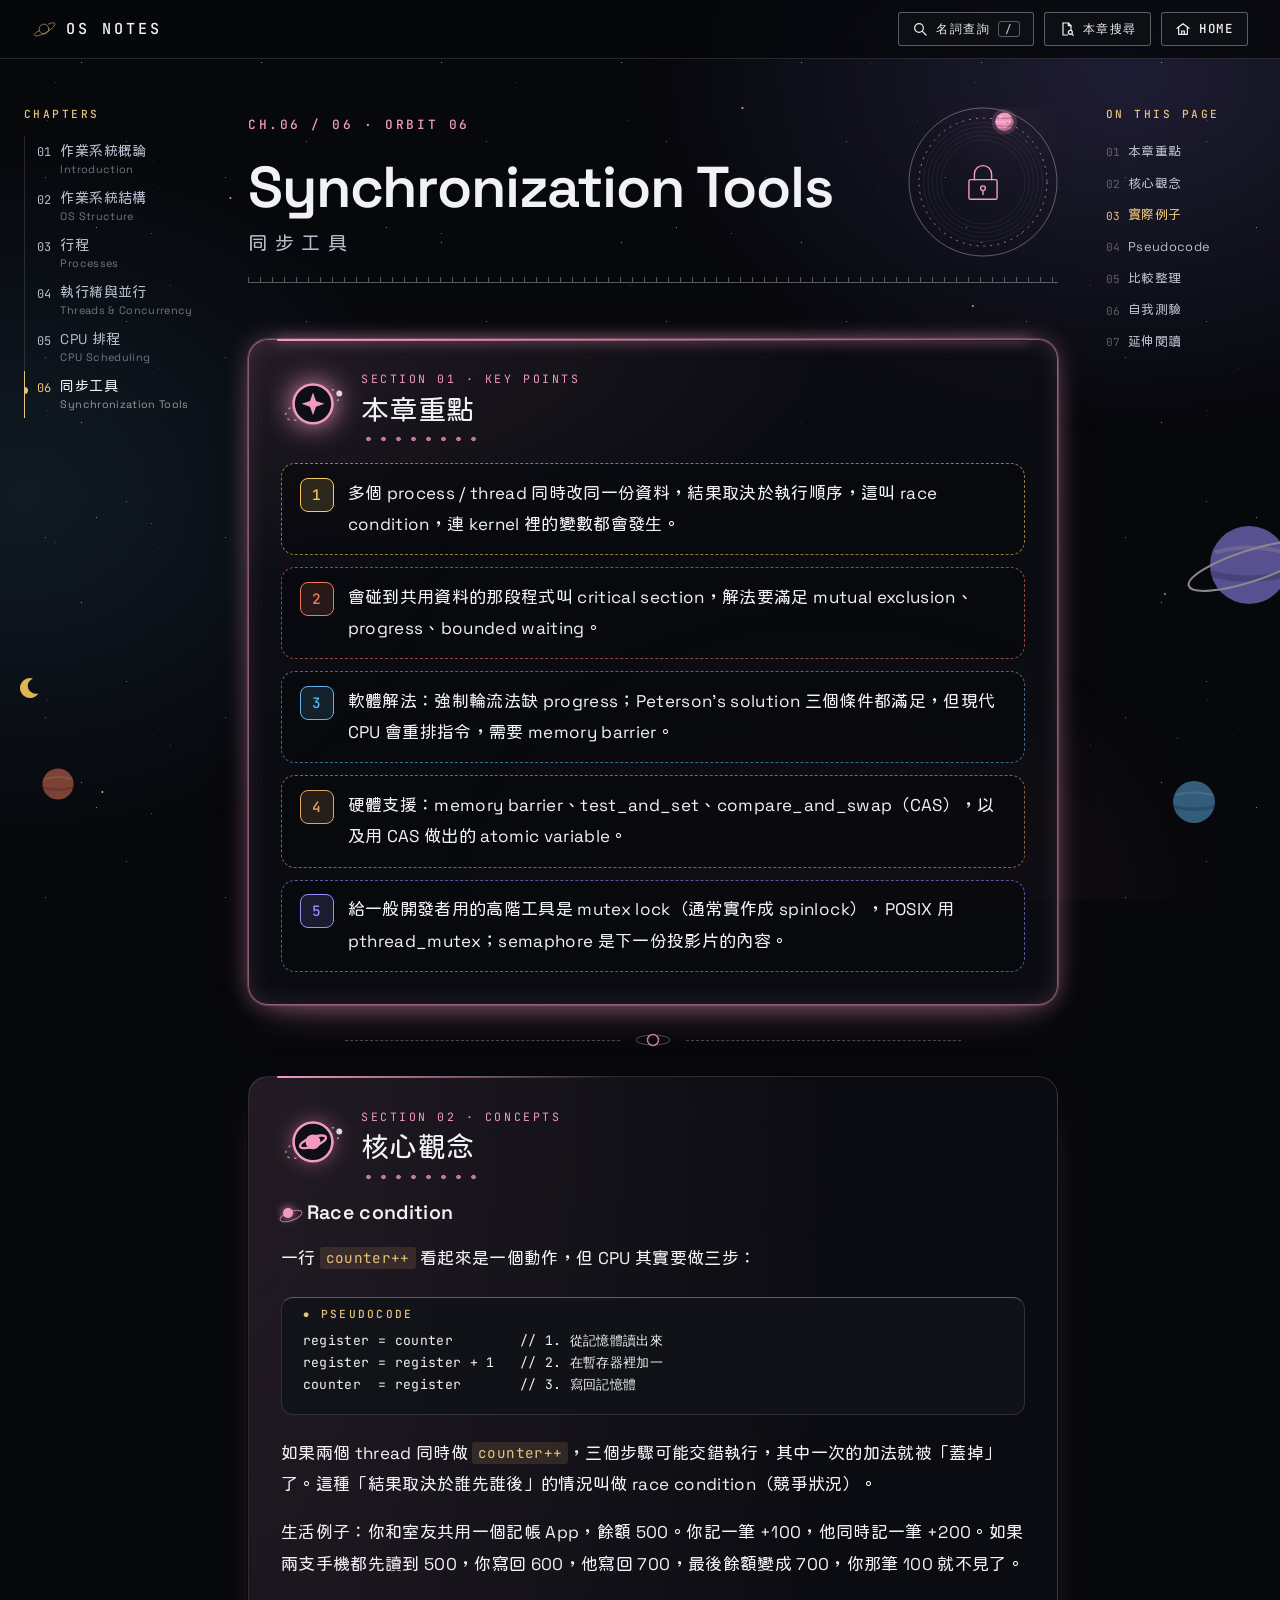
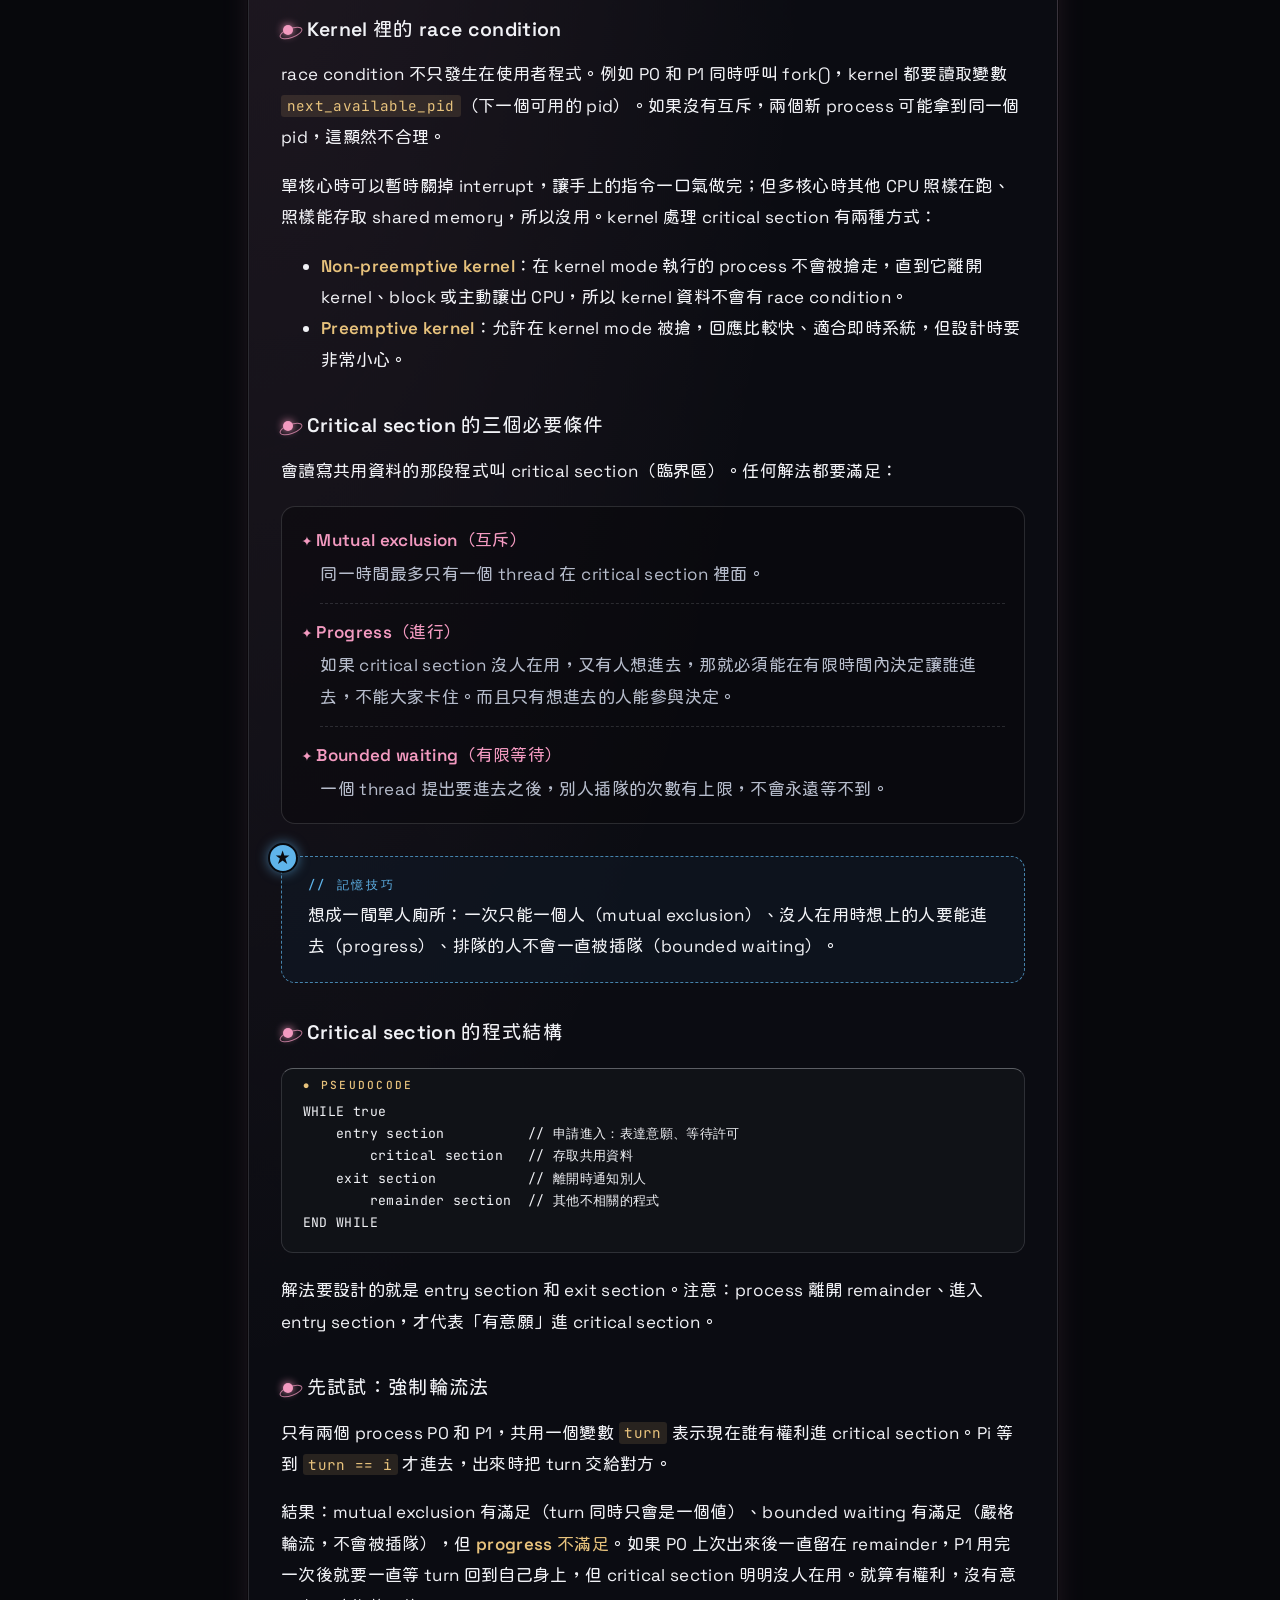
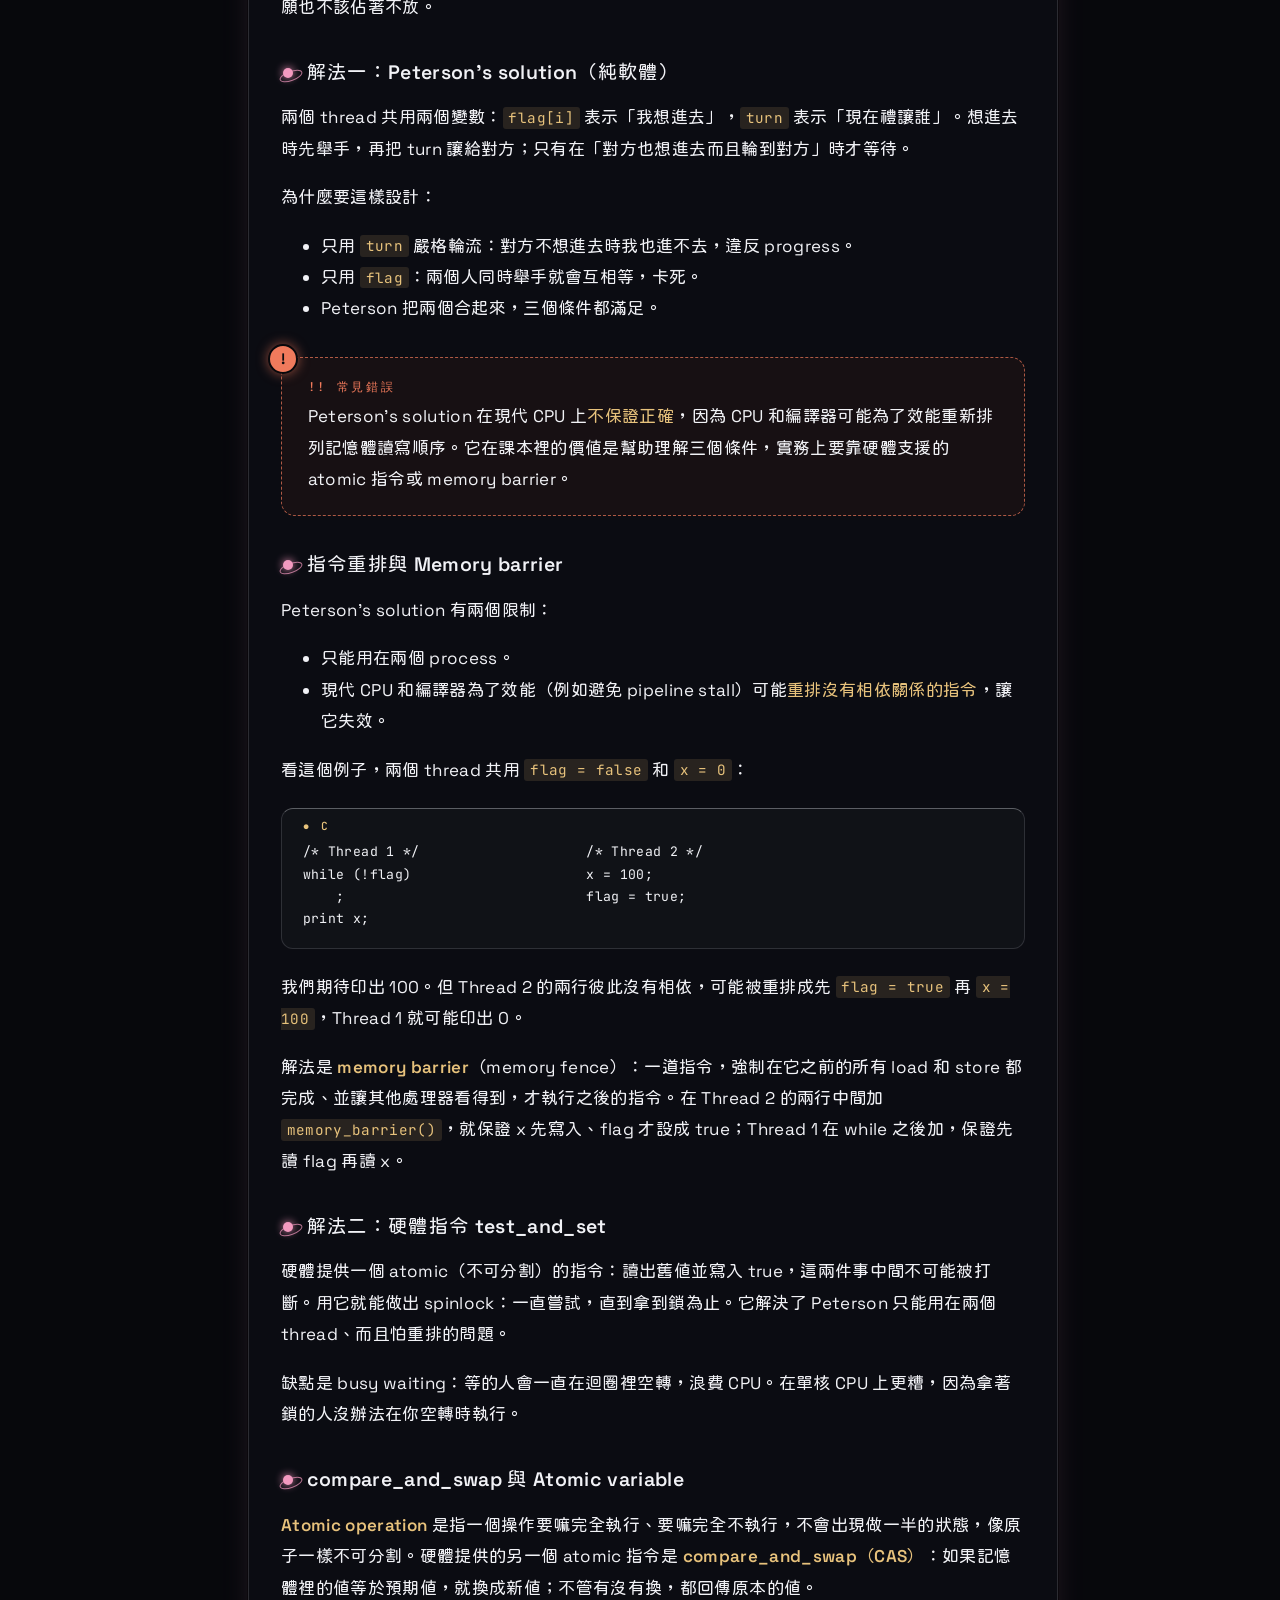
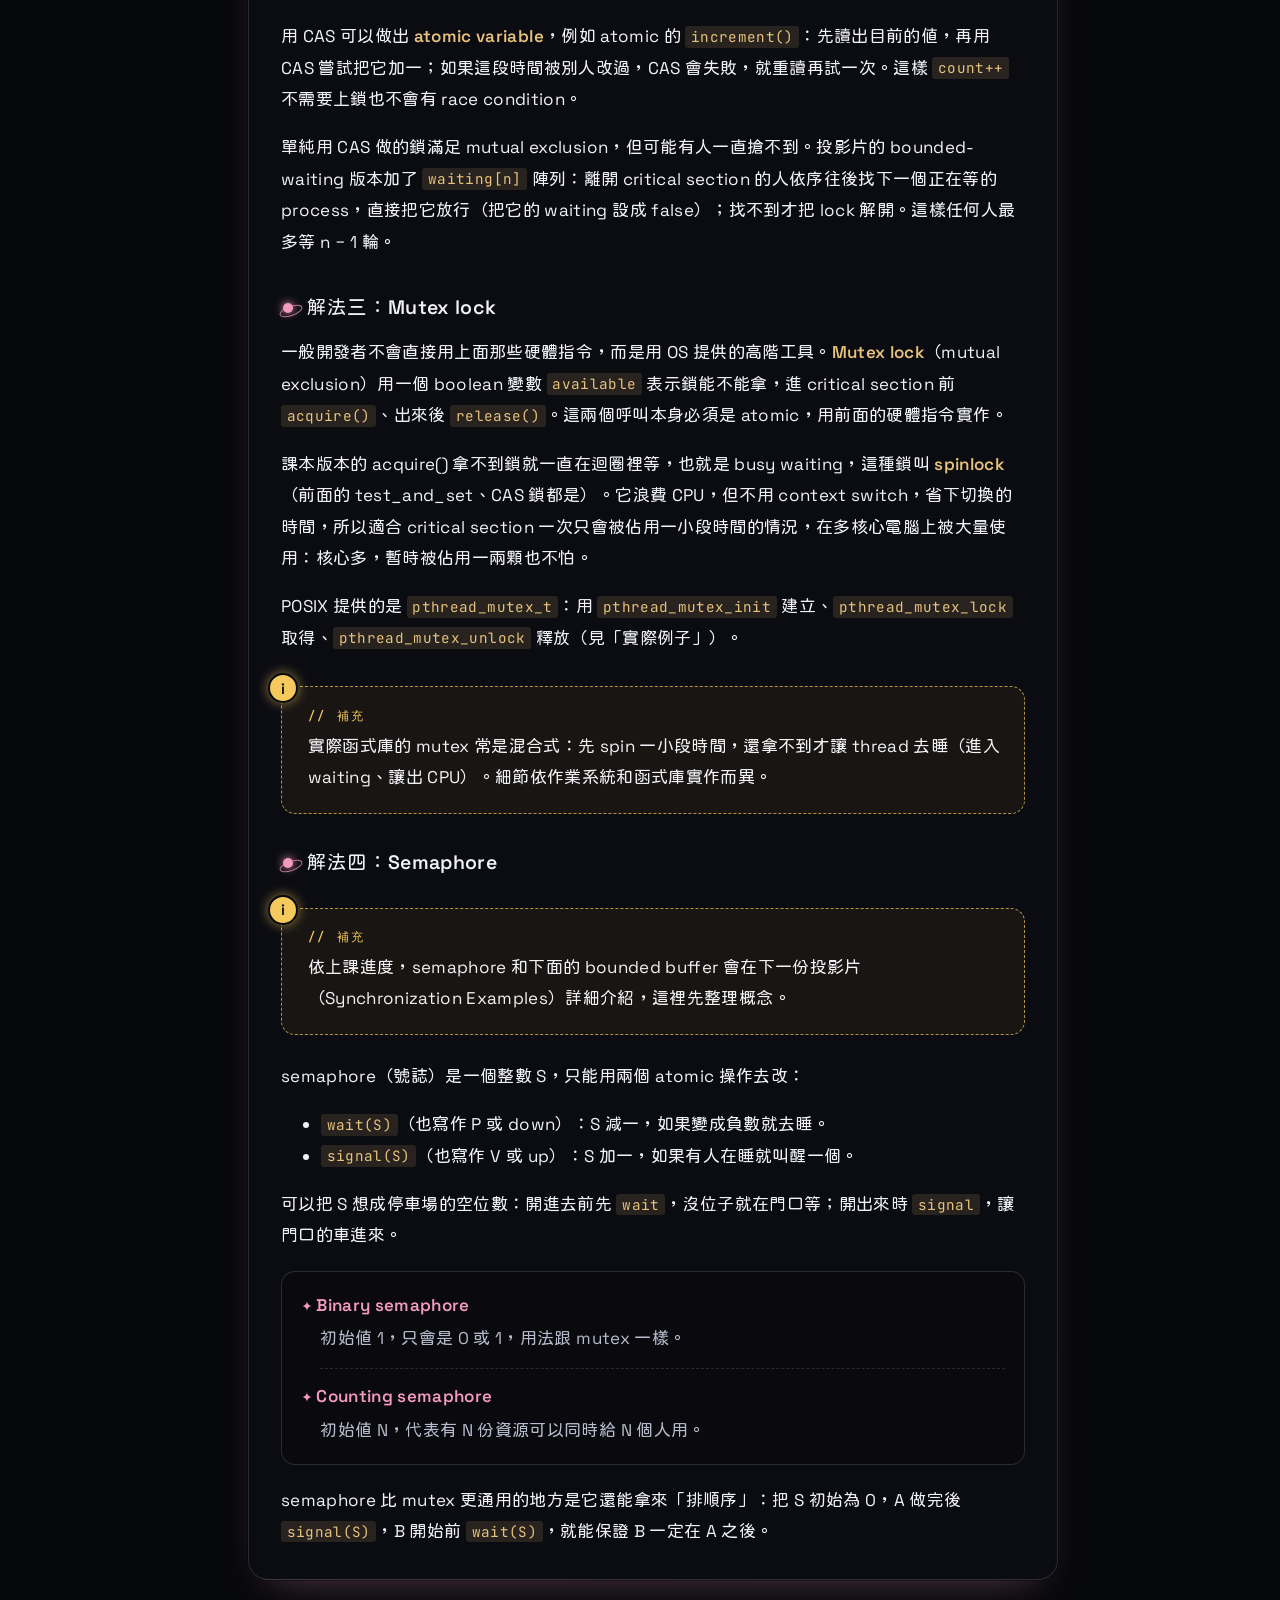
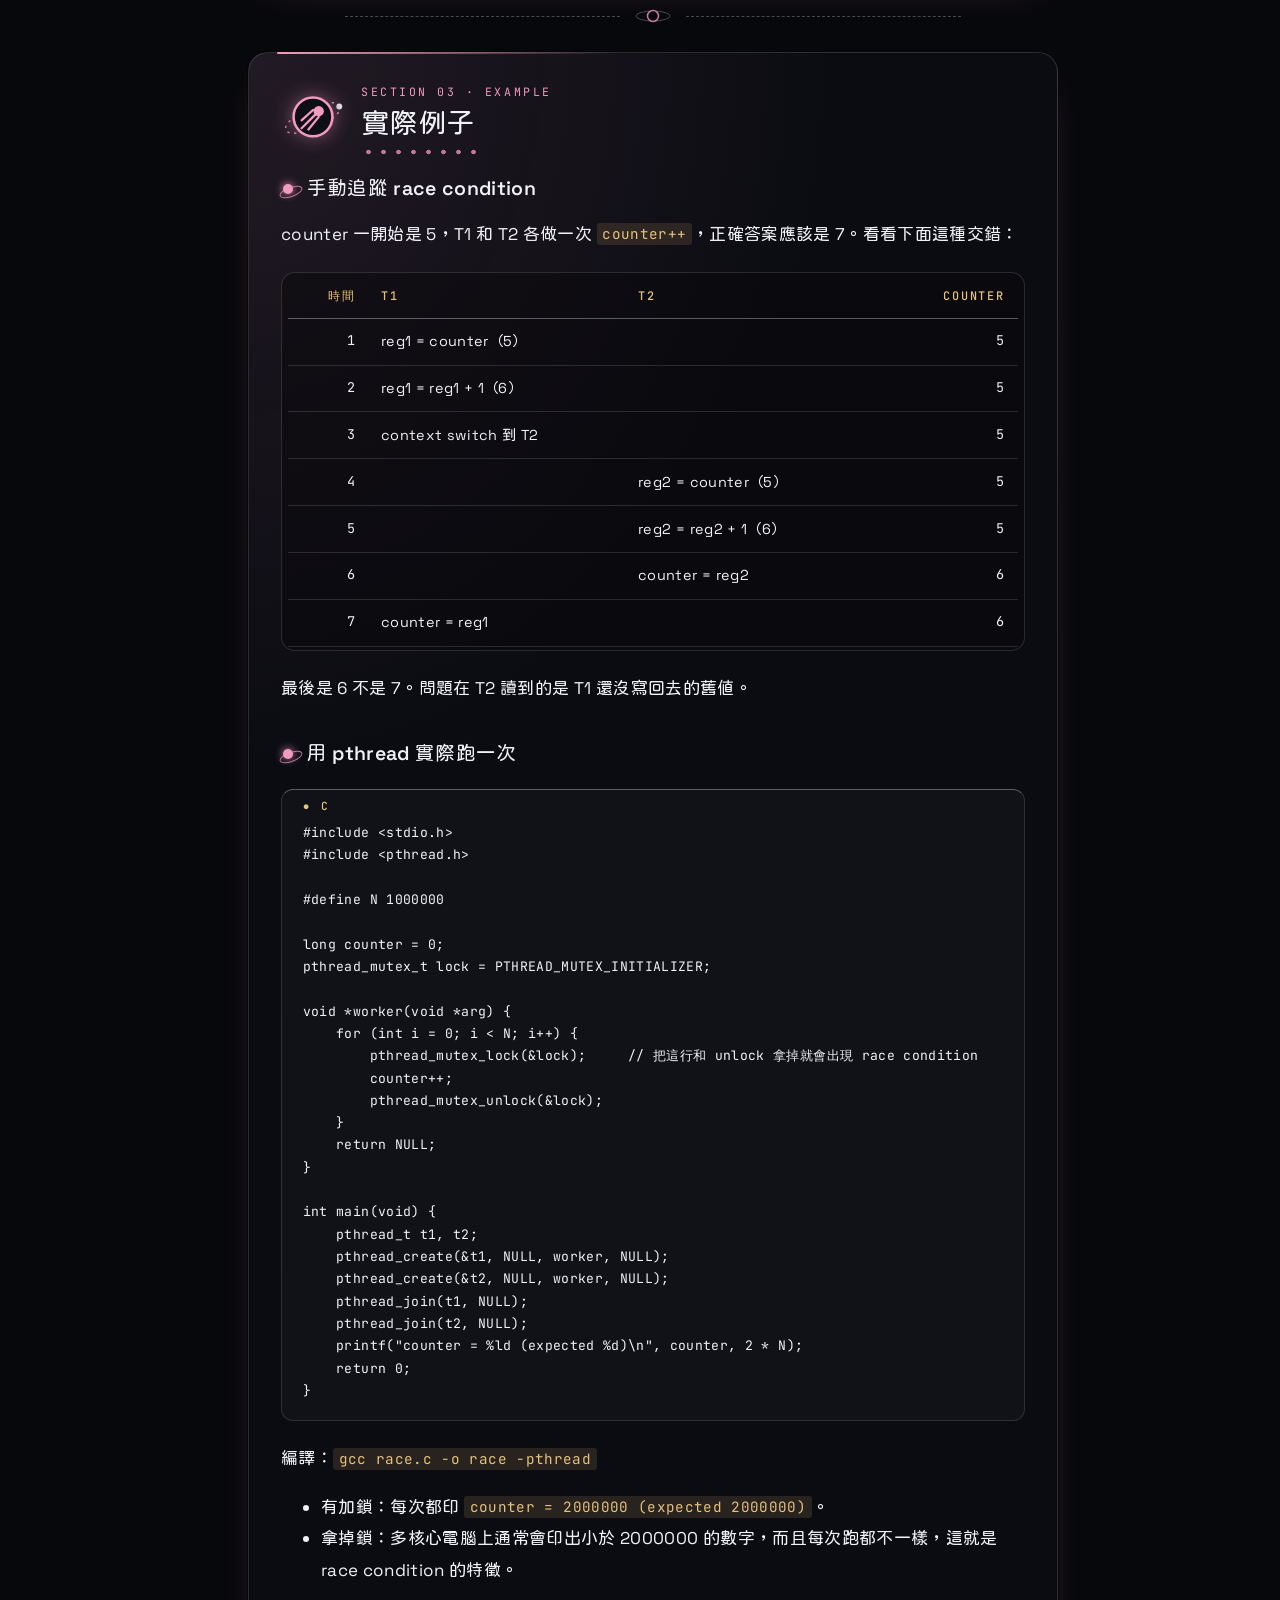
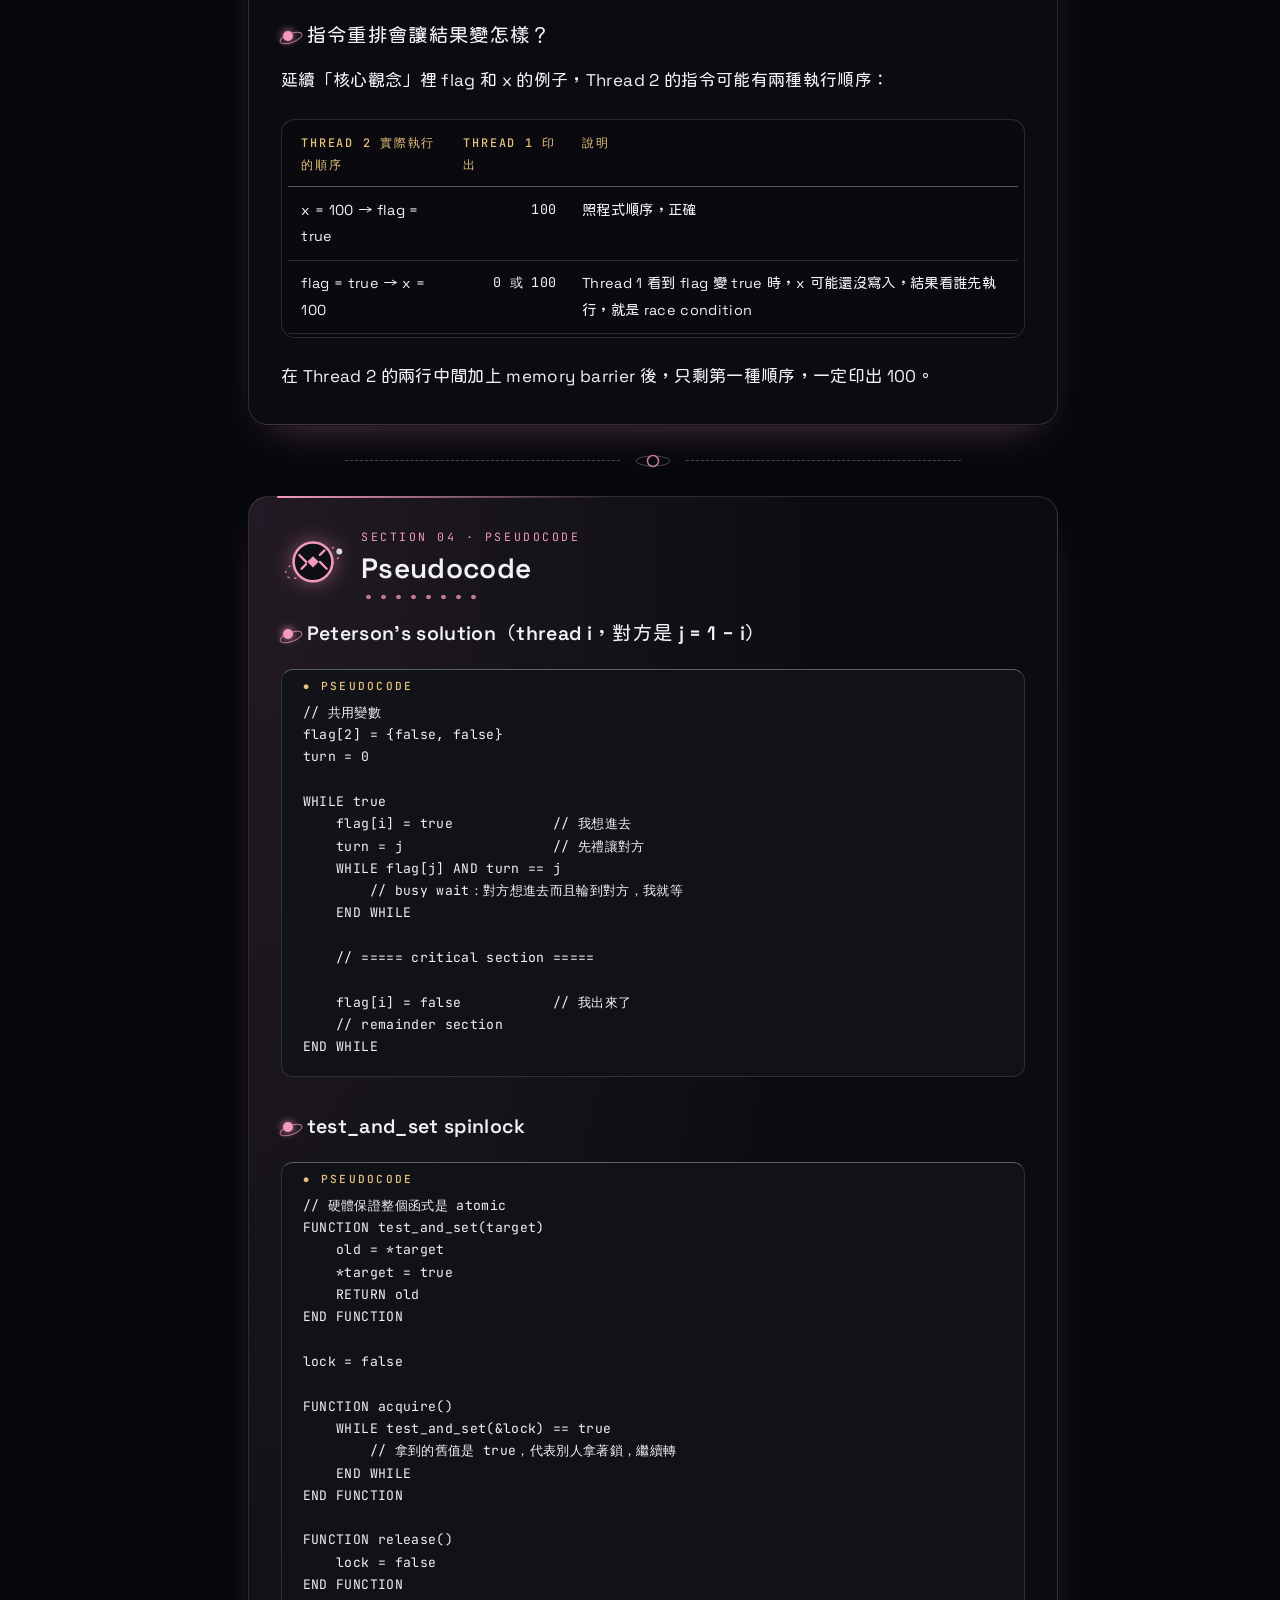
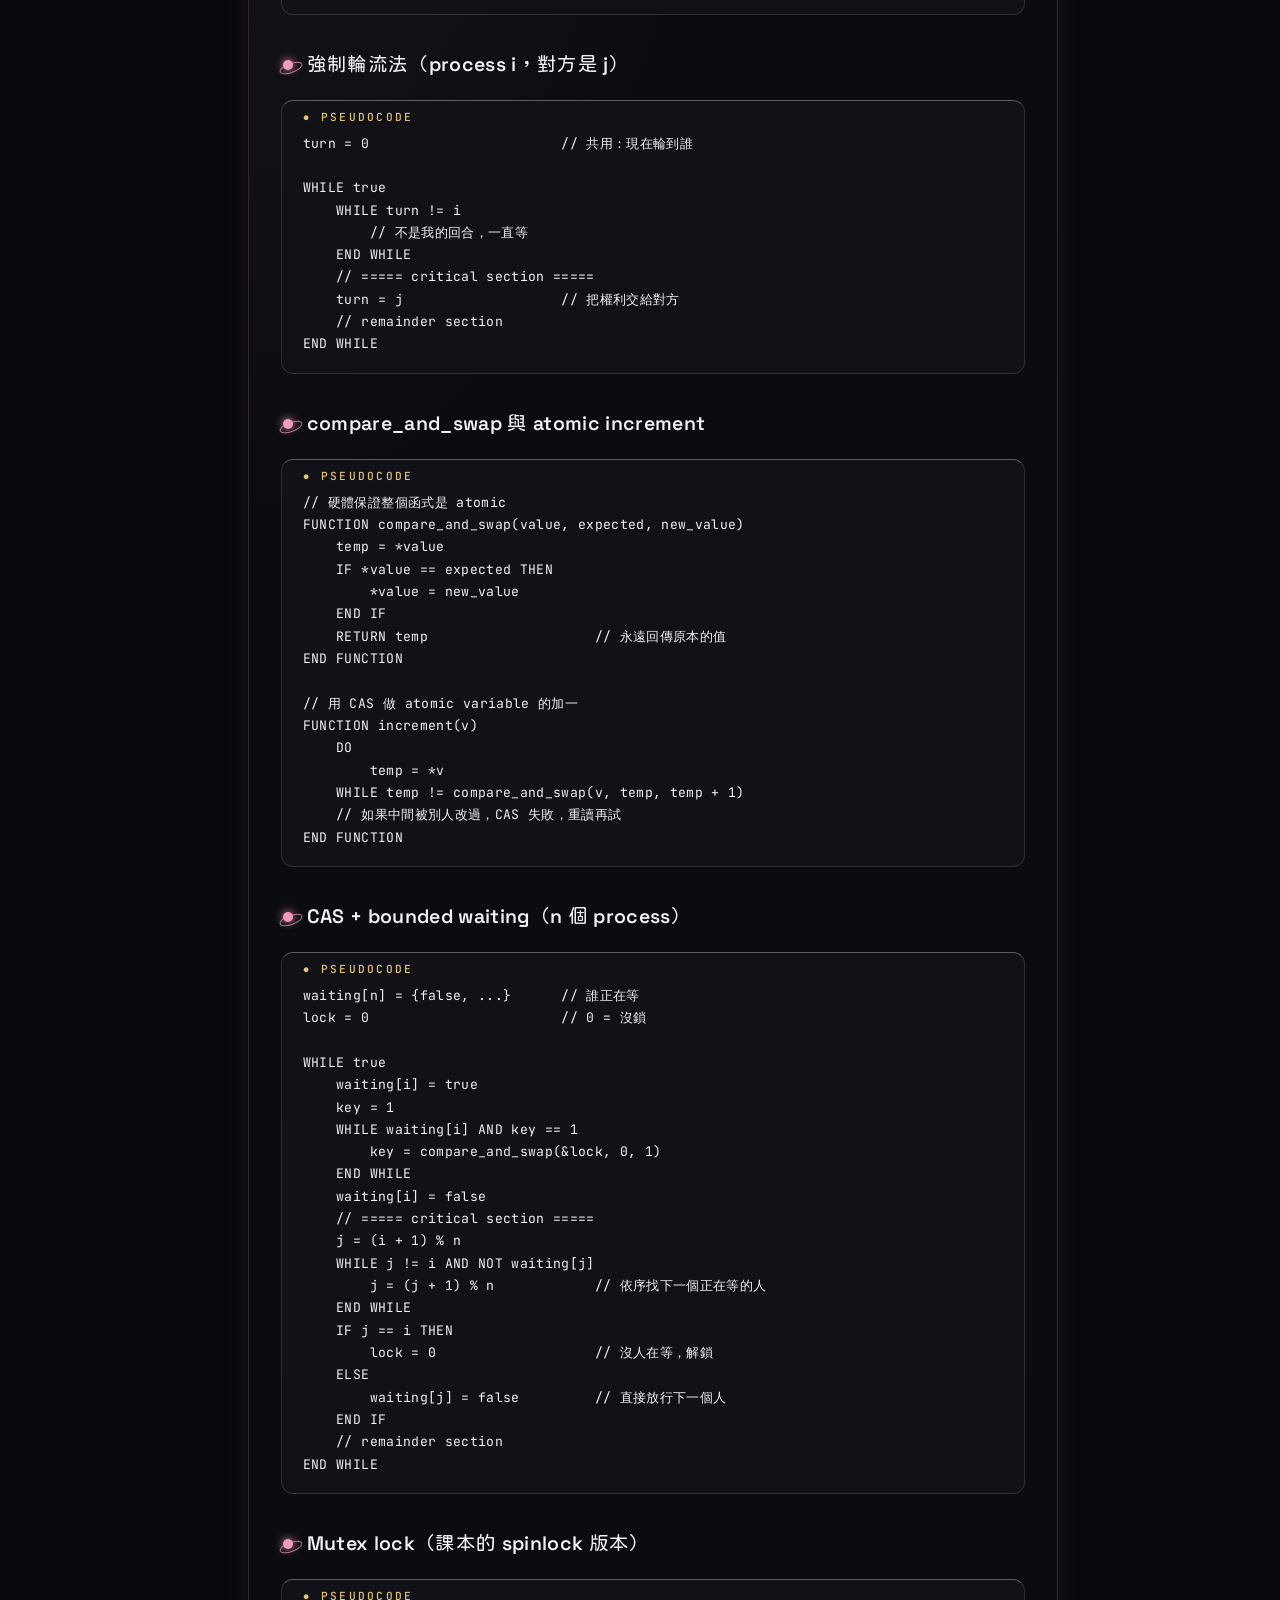
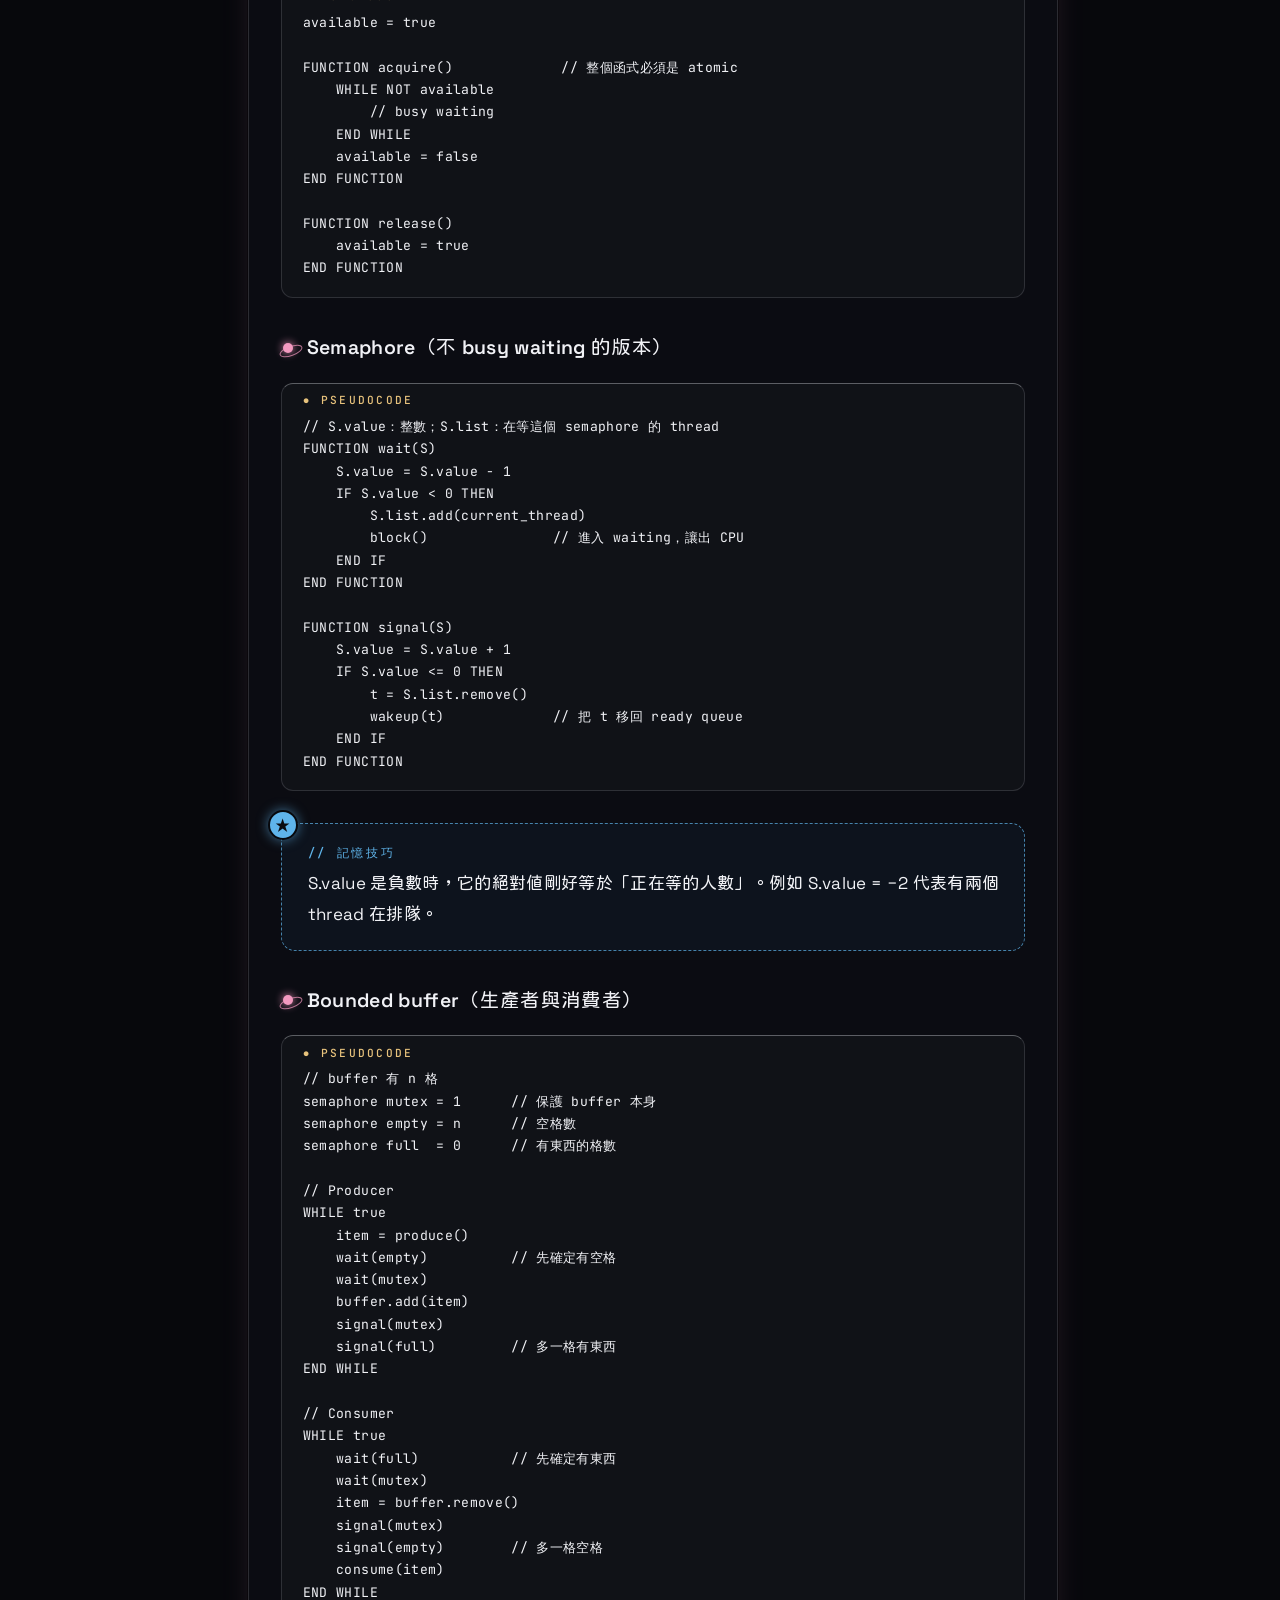
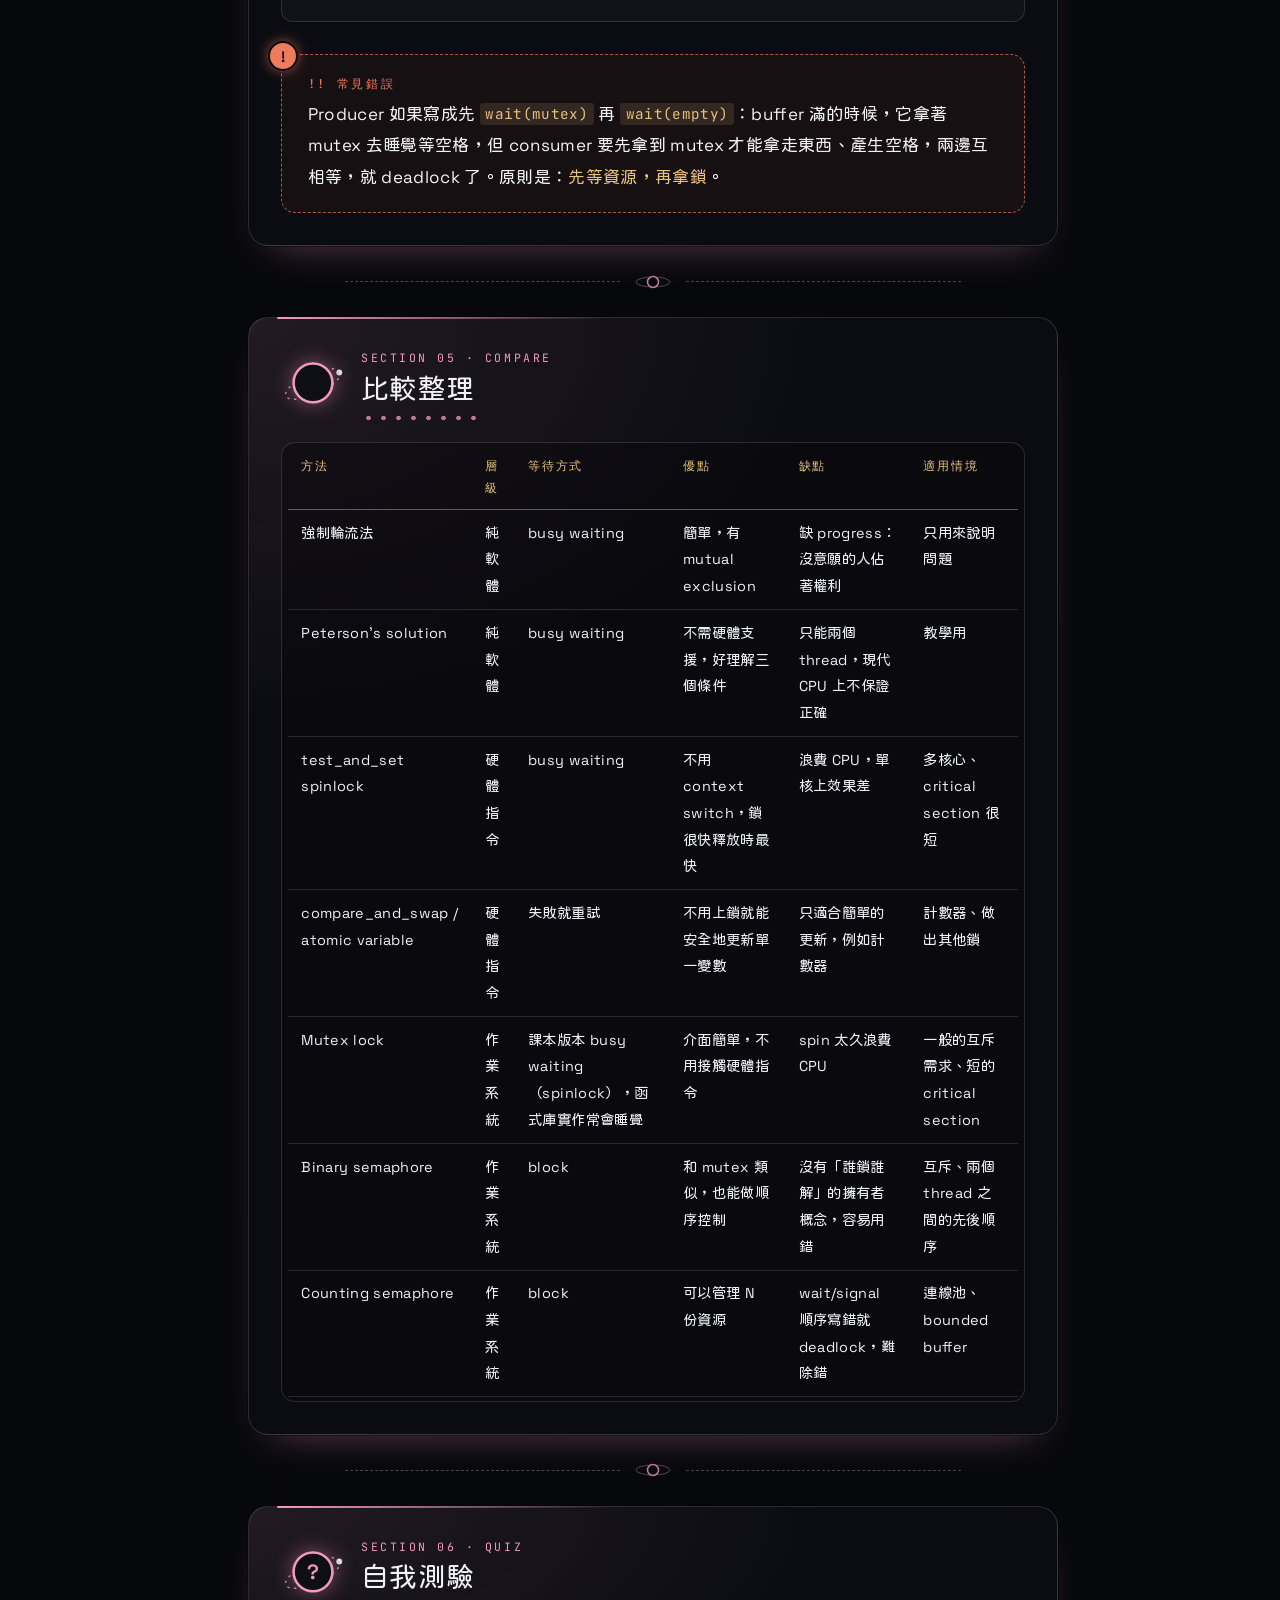
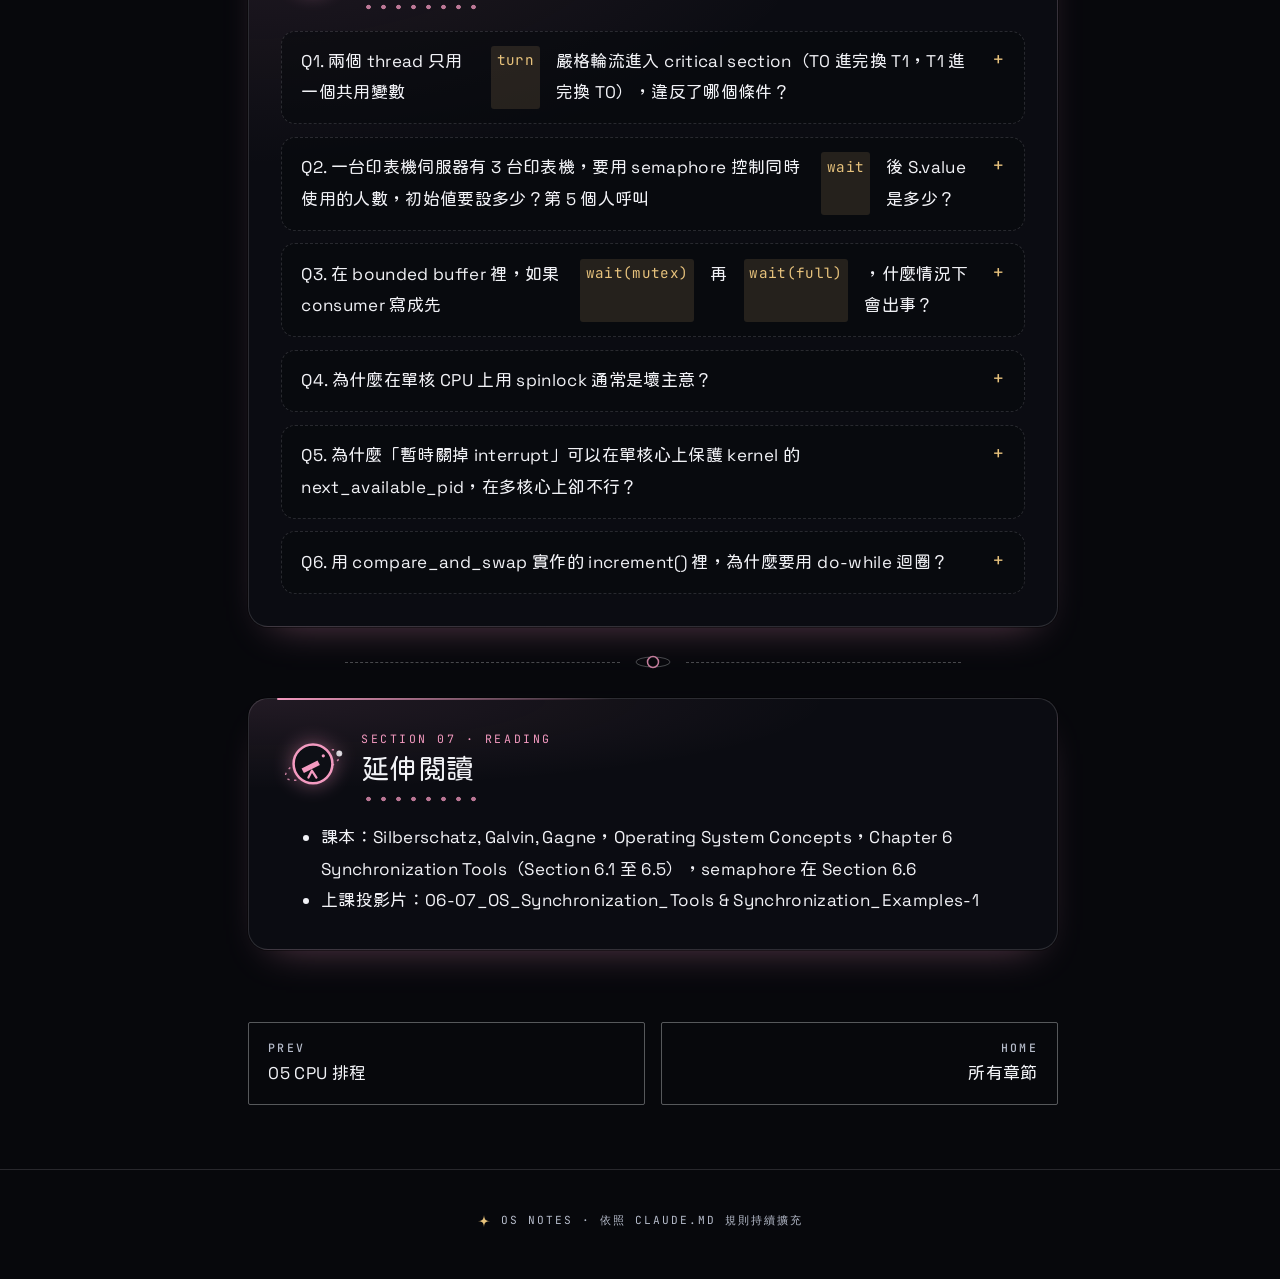
==== chapters/06-synchronization.html @ 72afd014 "feat: build OS course notes site with CLAUDE.md rules" ====
<!DOCTYPE html>
<html lang="zh-Hant">
<head>
  <meta charset="UTF-8">
  <meta name="viewport" content="width=device-width, initial-scale=1.0">
  <title>06 同步工具 Synchronization Tools｜OS 課程筆記</title>
  <link rel="stylesheet" href="../assets/fonts/fonts.css">
  <link rel="stylesheet" href="../assets/style.css">
</head>
<body data-root=".." data-chapter="06-synchronization">
  <header class="site-header">
    <a class="brand" href="../index.html">OS notes</a>
    <button class="menu-btn" id="menu-btn" type="button">章節</button>
  </header>

  <div class="layout">
    <nav class="sidebar" id="sidebar"></nav>

    <main class="content">
      <header class="chapter-head">
        <p class="eyebrow">CHAPTER 06</p>
        <h1>同步工具</h1>
        <p class="en">Synchronization Tools</p>
      </header>

      <h2 id="key-points">本章重點</h2>
      <div class="summary-box">
        <ul>
          <li>多個 process / thread 同時改同一份資料，結果取決於執行順序，這叫 race condition，連 kernel 裡的變數都會發生。</li>
          <li>會碰到共用資料的那段程式叫 critical section，解法要滿足 mutual exclusion、progress、bounded waiting。</li>
          <li>軟體解法：強制輪流法缺 progress；Peterson's solution 三個條件都滿足，但現代 CPU 會重排指令，需要 memory barrier。</li>
          <li>硬體支援：memory barrier、test_and_set、compare_and_swap（CAS），以及用 CAS 做出的 atomic variable。</li>
          <li>給一般開發者用的高階工具是 mutex lock（通常實作成 spinlock），POSIX 用 pthread_mutex；semaphore 是下一份投影片的內容。</li>
        </ul>
      </div>

      <h2 id="concepts">核心觀念</h2>

      <h3>Race condition</h3>
      <p>一行 <code>counter++</code> 看起來是一個動作，但 CPU 其實要做三步：</p>
      <pre class="pseudo"><code>register = counter        // 1. 從記憶體讀出來
register = register + 1   // 2. 在暫存器裡加一
counter  = register       // 3. 寫回記憶體</code></pre>
      <p>如果兩個 thread 同時做 <code>counter++</code>，三個步驟可能交錯執行，其中一次的加法就被「蓋掉」了。這種「結果取決於誰先誰後」的情況叫做 race condition（競爭狀況）。</p>
      <p>生活例子：你和室友共用一個記帳 App，餘額 500。你記一筆 +100，他同時記一筆 +200。如果兩支手機都先讀到 500，你寫回 600，他寫回 700，最後餘額變成 700，你那筆 100 就不見了。</p>

      <h3>Kernel 裡的 race condition</h3>
      <p>race condition 不只發生在使用者程式。例如 P0 和 P1 同時呼叫 fork()，kernel 都要讀取變數 <code>next_available_pid</code>（下一個可用的 pid）。如果沒有互斥，兩個新 process 可能拿到同一個 pid，這顯然不合理。</p>
      <p>單核心時可以暫時關掉 interrupt，讓手上的指令一口氣做完；但多核心時其他 CPU 照樣在跑、照樣能存取 shared memory，所以沒用。kernel 處理 critical section 有兩種方式：</p>
      <ul>
        <li><strong>Non-preemptive kernel</strong>：在 kernel mode 執行的 process 不會被搶走，直到它離開 kernel、block 或主動讓出 CPU，所以 kernel 資料不會有 race condition。</li>
        <li><strong>Preemptive kernel</strong>：允許在 kernel mode 被搶，回應比較快、適合即時系統，但設計時要非常小心。</li>
      </ul>

      <h3>Critical section 的三個必要條件</h3>
      <p>會讀寫共用資料的那段程式叫 critical section（臨界區）。任何解法都要滿足：</p>
      <dl class="terms">
        <dt>Mutual exclusion（互斥）</dt>
        <dd>同一時間最多只有一個 thread 在 critical section 裡面。</dd>
        <dt>Progress（進行）</dt>
        <dd>如果 critical section 沒人在用，又有人想進去，那就必須能在有限時間內決定讓誰進去，不能大家卡住。而且只有想進去的人能參與決定。</dd>
        <dt>Bounded waiting（有限等待）</dt>
        <dd>一個 thread 提出要進去之後，別人插隊的次數有上限，不會永遠等不到。</dd>
      </dl>
      <div class="callout tip">
        <strong>記憶技巧</strong>
        <p>想成一間單人廁所：一次只能一個人（mutual exclusion）、沒人在用時想上的人要能進去（progress）、排隊的人不會一直被插隊（bounded waiting）。</p>
      </div>

      <h3>Critical section 的程式結構</h3>
      <pre class="pseudo"><code>WHILE true
    entry section          // 申請進入：表達意願、等待許可
        critical section   // 存取共用資料
    exit section           // 離開時通知別人
        remainder section  // 其他不相關的程式
END WHILE</code></pre>
      <p>解法要設計的就是 entry section 和 exit section。注意：process 離開 remainder、進入 entry section，才代表「有意願」進 critical section。</p>

      <h3>先試試：強制輪流法</h3>
      <p>只有兩個 process P0 和 P1，共用一個變數 <code>turn</code> 表示現在誰有權利進 critical section。Pi 等到 <code>turn == i</code> 才進去，出來時把 turn 交給對方。</p>
      <p>結果：mutual exclusion 有滿足（turn 同時只會是一個值）、bounded waiting 有滿足（嚴格輪流，不會被插隊），但 <strong>progress 不滿足</strong>。如果 P0 上次出來後一直留在 remainder，P1 用完一次後就要一直等 turn 回到自己身上，但 critical section 明明沒人在用。就算有權利，沒有意願也不該佔著不放。</p>

      <h3>解法一：Peterson's solution（純軟體）</h3>
      <p>兩個 thread 共用兩個變數：<code>flag[i]</code> 表示「我想進去」，<code>turn</code> 表示「現在禮讓誰」。想進去時先舉手，再把 turn 讓給對方；只有在「對方也想進去而且輪到對方」時才等待。</p>
      <p>為什麼要這樣設計：</p>
      <ul>
        <li>只用 <code>turn</code> 嚴格輪流：對方不想進去時我也進不去，違反 progress。</li>
        <li>只用 <code>flag</code>：兩個人同時舉手就會互相等，卡死。</li>
        <li>Peterson 把兩個合起來，三個條件都滿足。</li>
      </ul>
      <div class="callout warn">
        <strong>常見錯誤</strong>
        <p>Peterson's solution 在現代 CPU 上<strong>不保證正確</strong>，因為 CPU 和編譯器可能為了效能重新排列記憶體讀寫順序。它在課本裡的價值是幫助理解三個條件，實務上要靠硬體支援的 atomic 指令或 memory barrier。</p>
      </div>

      <h3>指令重排與 Memory barrier</h3>
      <p>Peterson's solution 有兩個限制：</p>
      <ul>
        <li>只能用在兩個 process。</li>
        <li>現代 CPU 和編譯器為了效能（例如避免 pipeline stall）可能<strong>重排沒有相依關係的指令</strong>，讓它失效。</li>
      </ul>
      <p>看這個例子，兩個 thread 共用 <code>flag = false</code> 和 <code>x = 0</code>：</p>
      <pre class="lang-c"><code>/* Thread 1 */                    /* Thread 2 */
while (!flag)                     x = 100;
    ;                             flag = true;
print x;</code></pre>
      <p>我們期待印出 100。但 Thread 2 的兩行彼此沒有相依，可能被重排成先 <code>flag = true</code> 再 <code>x = 100</code>，Thread 1 就可能印出 0。</p>
      <p>解法是 <strong>memory barrier</strong>（memory fence）：一道指令，強制在它之前的所有 load 和 store 都完成、並讓其他處理器看得到，才執行之後的指令。在 Thread 2 的兩行中間加 <code>memory_barrier()</code>，就保證 x 先寫入、flag 才設成 true；Thread 1 在 while 之後加，保證先讀 flag 再讀 x。</p>

      <h3>解法二：硬體指令 test_and_set</h3>
      <p>硬體提供一個 atomic（不可分割）的指令：讀出舊值並寫入 true，這兩件事中間不可能被打斷。用它就能做出 spinlock：一直嘗試，直到拿到鎖為止。它解決了 Peterson 只能用在兩個 thread、而且怕重排的問題。</p>
      <p>缺點是 busy waiting：等的人會一直在迴圈裡空轉，浪費 CPU。在單核 CPU 上更糟，因為拿著鎖的人沒辦法在你空轉時執行。</p>

      <h3>compare_and_swap 與 Atomic variable</h3>
      <p><strong>Atomic operation</strong> 是指一個操作要嘛完全執行、要嘛完全不執行，不會出現做一半的狀態，像原子一樣不可分割。硬體提供的另一個 atomic 指令是 <strong>compare_and_swap（CAS）</strong>：如果記憶體裡的值等於預期值，就換成新值；不管有沒有換，都回傳原本的值。</p>
      <p>用 CAS 可以做出 <strong>atomic variable</strong>，例如 atomic 的 <code>increment()</code>：先讀出目前的值，再用 CAS 嘗試把它加一；如果這段時間被別人改過，CAS 會失敗，就重讀再試一次。這樣 <code>count++</code> 不需要上鎖也不會有 race condition。</p>
      <p>單純用 CAS 做的鎖滿足 mutual exclusion，但可能有人一直搶不到。投影片的 bounded-waiting 版本加了 <code>waiting[n]</code> 陣列：離開 critical section 的人依序往後找下一個正在等的 process，直接把它放行（把它的 waiting 設成 false）；找不到才把 lock 解開。這樣任何人最多等 n − 1 輪。</p>

      <h3>解法三：Mutex lock</h3>
      <p>一般開發者不會直接用上面那些硬體指令，而是用 OS 提供的高階工具。<strong>Mutex lock</strong>（mutual exclusion）用一個 boolean 變數 <code>available</code> 表示鎖能不能拿，進 critical section 前 <code>acquire()</code>、出來後 <code>release()</code>。這兩個呼叫本身必須是 atomic，用前面的硬體指令實作。</p>
      <p>課本版本的 acquire() 拿不到鎖就一直在迴圈裡等，也就是 busy waiting，這種鎖叫 <strong>spinlock</strong>（前面的 test_and_set、CAS 鎖都是）。它浪費 CPU，但不用 context switch，省下切換的時間，所以適合 critical section 一次只會被佔用一小段時間的情況，在多核心電腦上被大量使用：核心多，暫時被佔用一兩顆也不怕。</p>
      <p>POSIX 提供的是 <code>pthread_mutex_t</code>：用 <code>pthread_mutex_init</code> 建立、<code>pthread_mutex_lock</code> 取得、<code>pthread_mutex_unlock</code> 釋放（見「實際例子」）。</p>
      <div class="callout note">
        <strong>補充</strong>
        <p>實際函式庫的 mutex 常是混合式：先 spin 一小段時間，還拿不到才讓 thread 去睡（進入 waiting、讓出 CPU）。細節依作業系統和函式庫實作而異。</p>
      </div>

      <h3>解法四：Semaphore</h3>
      <div class="callout note">
        <strong>補充</strong>
        <p>依上課進度，semaphore 和下面的 bounded buffer 會在下一份投影片（Synchronization Examples）詳細介紹，這裡先整理概念。</p>
      </div>
      <p>semaphore（號誌）是一個整數 S，只能用兩個 atomic 操作去改：</p>
      <ul>
        <li><code>wait(S)</code>（也寫作 P 或 down）：S 減一，如果變成負數就去睡。</li>
        <li><code>signal(S)</code>（也寫作 V 或 up）：S 加一，如果有人在睡就叫醒一個。</li>
      </ul>
      <p>可以把 S 想成停車場的空位數：開進去前先 <code>wait</code>，沒位子就在門口等；開出來時 <code>signal</code>，讓門口的車進來。</p>
      <dl class="terms">
        <dt>Binary semaphore</dt>
        <dd>初始值 1，只會是 0 或 1，用法跟 mutex 一樣。</dd>
        <dt>Counting semaphore</dt>
        <dd>初始值 N，代表有 N 份資源可以同時給 N 個人用。</dd>
      </dl>
      <p>semaphore 比 mutex 更通用的地方是它還能拿來「排順序」：把 S 初始為 0，A 做完後 <code>signal(S)</code>，B 開始前 <code>wait(S)</code>，就能保證 B 一定在 A 之後。</p>

      <h2 id="example">實際例子</h2>
      <h3>手動追蹤 race condition</h3>
      <p>counter 一開始是 5，T1 和 T2 各做一次 <code>counter++</code>，正確答案應該是 7。看看下面這種交錯：</p>
      <div class="table-wrap">
        <table>
          <thead><tr><th class="num">時間</th><th>T1</th><th>T2</th><th class="num">counter</th></tr></thead>
          <tbody>
            <tr><td class="num">1</td><td>reg1 = counter（5）</td><td></td><td class="num">5</td></tr>
            <tr><td class="num">2</td><td>reg1 = reg1 + 1（6）</td><td></td><td class="num">5</td></tr>
            <tr><td class="num">3</td><td colspan="2">context switch 到 T2</td><td class="num">5</td></tr>
            <tr><td class="num">4</td><td></td><td>reg2 = counter（5）</td><td class="num">5</td></tr>
            <tr><td class="num">5</td><td></td><td>reg2 = reg2 + 1（6）</td><td class="num">5</td></tr>
            <tr><td class="num">6</td><td></td><td>counter = reg2</td><td class="num">6</td></tr>
            <tr><td class="num">7</td><td>counter = reg1</td><td></td><td class="num">6</td></tr>
          </tbody>
        </table>
      </div>
      <p>最後是 6 不是 7。問題在 T2 讀到的是 T1 還沒寫回去的舊值。</p>

      <h3>用 pthread 實際跑一次</h3>
      <pre class="lang-c"><code>#include &lt;stdio.h&gt;
#include &lt;pthread.h&gt;

#define N 1000000

long counter = 0;
pthread_mutex_t lock = PTHREAD_MUTEX_INITIALIZER;

void *worker(void *arg) {
    for (int i = 0; i &lt; N; i++) {
        pthread_mutex_lock(&amp;lock);     // 把這行和 unlock 拿掉就會出現 race condition
        counter++;
        pthread_mutex_unlock(&amp;lock);
    }
    return NULL;
}

int main(void) {
    pthread_t t1, t2;
    pthread_create(&amp;t1, NULL, worker, NULL);
    pthread_create(&amp;t2, NULL, worker, NULL);
    pthread_join(t1, NULL);
    pthread_join(t2, NULL);
    printf("counter = %ld (expected %d)\n", counter, 2 * N);
    return 0;
}</code></pre>
      <p>編譯：<code>gcc race.c -o race -pthread</code></p>
      <ul>
        <li>有加鎖：每次都印 <code>counter = 2000000 (expected 2000000)</code>。</li>
        <li>拿掉鎖：多核心電腦上通常會印出小於 2000000 的數字，而且每次跑都不一樣，這就是 race condition 的特徵。</li>
      </ul>

      <h3>指令重排會讓結果變怎樣？</h3>
      <p>延續「核心觀念」裡 flag 和 x 的例子，Thread 2 的指令可能有兩種執行順序：</p>
      <div class="table-wrap">
        <table>
          <thead><tr><th>Thread 2 實際執行的順序</th><th>Thread 1 印出</th><th>說明</th></tr></thead>
          <tbody>
            <tr><td>x = 100 → flag = true</td><td class="num">100</td><td>照程式順序，正確</td></tr>
            <tr><td>flag = true → x = 100</td><td class="num">0 或 100</td><td>Thread 1 看到 flag 變 true 時，x 可能還沒寫入，結果看誰先執行，就是 race condition</td></tr>
          </tbody>
        </table>
      </div>
      <p>在 Thread 2 的兩行中間加上 memory barrier 後，只剩第一種順序，一定印出 100。</p>

      <h2 id="pseudocode">Pseudocode</h2>
      <h3>Peterson's solution（thread i，對方是 j = 1 − i）</h3>
      <pre class="pseudo"><code>// 共用變數
flag[2] = {false, false}
turn = 0

WHILE true
    flag[i] = true            // 我想進去
    turn = j                  // 先禮讓對方
    WHILE flag[j] AND turn == j
        // busy wait：對方想進去而且輪到對方，我就等
    END WHILE

    // ===== critical section =====

    flag[i] = false           // 我出來了
    // remainder section
END WHILE</code></pre>

      <h3>test_and_set spinlock</h3>
      <pre class="pseudo"><code>// 硬體保證整個函式是 atomic
FUNCTION test_and_set(target)
    old = *target
    *target = true
    RETURN old
END FUNCTION

lock = false

FUNCTION acquire()
    WHILE test_and_set(&amp;lock) == true
        // 拿到的舊值是 true，代表別人拿著鎖，繼續轉
    END WHILE
END FUNCTION

FUNCTION release()
    lock = false
END FUNCTION</code></pre>

      <h3>強制輪流法（process i，對方是 j）</h3>
      <pre class="pseudo"><code>turn = 0                       // 共用：現在輪到誰

WHILE true
    WHILE turn != i
        // 不是我的回合，一直等
    END WHILE
    // ===== critical section =====
    turn = j                   // 把權利交給對方
    // remainder section
END WHILE</code></pre>

      <h3>compare_and_swap 與 atomic increment</h3>
      <pre class="pseudo"><code>// 硬體保證整個函式是 atomic
FUNCTION compare_and_swap(value, expected, new_value)
    temp = *value
    IF *value == expected THEN
        *value = new_value
    END IF
    RETURN temp                    // 永遠回傳原本的值
END FUNCTION

// 用 CAS 做 atomic variable 的加一
FUNCTION increment(v)
    DO
        temp = *v
    WHILE temp != compare_and_swap(v, temp, temp + 1)
    // 如果中間被別人改過，CAS 失敗，重讀再試
END FUNCTION</code></pre>

      <h3>CAS + bounded waiting（n 個 process）</h3>
      <pre class="pseudo"><code>waiting[n] = {false, ...}      // 誰正在等
lock = 0                       // 0 = 沒鎖

WHILE true
    waiting[i] = true
    key = 1
    WHILE waiting[i] AND key == 1
        key = compare_and_swap(&amp;lock, 0, 1)
    END WHILE
    waiting[i] = false
    // ===== critical section =====
    j = (i + 1) % n
    WHILE j != i AND NOT waiting[j]
        j = (j + 1) % n            // 依序找下一個正在等的人
    END WHILE
    IF j == i THEN
        lock = 0                   // 沒人在等，解鎖
    ELSE
        waiting[j] = false         // 直接放行下一個人
    END IF
    // remainder section
END WHILE</code></pre>

      <h3>Mutex lock（課本的 spinlock 版本）</h3>
      <pre class="pseudo"><code>available = true

FUNCTION acquire()             // 整個函式必須是 atomic
    WHILE NOT available
        // busy waiting
    END WHILE
    available = false
END FUNCTION

FUNCTION release()
    available = true
END FUNCTION</code></pre>

      <h3>Semaphore（不 busy waiting 的版本）</h3>
      <pre class="pseudo"><code>// S.value：整數；S.list：在等這個 semaphore 的 thread
FUNCTION wait(S)
    S.value = S.value - 1
    IF S.value &lt; 0 THEN
        S.list.add(current_thread)
        block()               // 進入 waiting，讓出 CPU
    END IF
END FUNCTION

FUNCTION signal(S)
    S.value = S.value + 1
    IF S.value &lt;= 0 THEN
        t = S.list.remove()
        wakeup(t)             // 把 t 移回 ready queue
    END IF
END FUNCTION</code></pre>
      <div class="callout tip">
        <strong>記憶技巧</strong>
        <p>S.value 是負數時，它的絕對值剛好等於「正在等的人數」。例如 S.value = −2 代表有兩個 thread 在排隊。</p>
      </div>

      <h3>Bounded buffer（生產者與消費者）</h3>
      <pre class="pseudo"><code>// buffer 有 n 格
semaphore mutex = 1      // 保護 buffer 本身
semaphore empty = n      // 空格數
semaphore full  = 0      // 有東西的格數

// Producer
WHILE true
    item = produce()
    wait(empty)          // 先確定有空格
    wait(mutex)
    buffer.add(item)
    signal(mutex)
    signal(full)         // 多一格有東西
END WHILE

// Consumer
WHILE true
    wait(full)           // 先確定有東西
    wait(mutex)
    item = buffer.remove()
    signal(mutex)
    signal(empty)        // 多一格空格
    consume(item)
END WHILE</code></pre>
      <div class="callout warn">
        <strong>常見錯誤</strong>
        <p>Producer 如果寫成先 <code>wait(mutex)</code> 再 <code>wait(empty)</code>：buffer 滿的時候，它拿著 mutex 去睡覺等空格，但 consumer 要先拿到 mutex 才能拿走東西、產生空格，兩邊互相等，就 deadlock 了。原則是：<strong>先等資源，再拿鎖</strong>。</p>
      </div>

      <h2 id="comparison">比較整理</h2>
      <div class="table-wrap">
        <table>
          <thead><tr><th>方法</th><th>層級</th><th>等待方式</th><th>優點</th><th>缺點</th><th>適用情境</th></tr></thead>
          <tbody>
            <tr><td>強制輪流法</td><td>純軟體</td><td>busy waiting</td><td>簡單，有 mutual exclusion</td><td>缺 progress：沒意願的人佔著權利</td><td>只用來說明問題</td></tr>
            <tr><td>Peterson's solution</td><td>純軟體</td><td>busy waiting</td><td>不需硬體支援，好理解三個條件</td><td>只能兩個 thread，現代 CPU 上不保證正確</td><td>教學用</td></tr>
            <tr><td>test_and_set spinlock</td><td>硬體指令</td><td>busy waiting</td><td>不用 context switch，鎖很快釋放時最快</td><td>浪費 CPU，單核上效果差</td><td>多核心、critical section 很短</td></tr>
            <tr><td>compare_and_swap / atomic variable</td><td>硬體指令</td><td>失敗就重試</td><td>不用上鎖就能安全地更新單一變數</td><td>只適合簡單的更新，例如計數器</td><td>計數器、做出其他鎖</td></tr>
            <tr><td>Mutex lock</td><td>作業系統</td><td>課本版本 busy waiting（spinlock），函式庫實作常會睡覺</td><td>介面簡單，不用接觸硬體指令</td><td>spin 太久浪費 CPU</td><td>一般的互斥需求、短的 critical section</td></tr>
            <tr><td>Binary semaphore</td><td>作業系統</td><td>block</td><td>和 mutex 類似，也能做順序控制</td><td>沒有「誰鎖誰解」的擁有者概念，容易用錯</td><td>互斥、兩個 thread 之間的先後順序</td></tr>
            <tr><td>Counting semaphore</td><td>作業系統</td><td>block</td><td>可以管理 N 份資源</td><td>wait/signal 順序寫錯就 deadlock，難除錯</td><td>連線池、bounded buffer</td></tr>
          </tbody>
        </table>
      </div>

      <h2 id="quiz">自我測驗</h2>
      <details class="quiz">
        <summary>Q1. 兩個 thread 只用一個共用變數 <code>turn</code> 嚴格輪流進入 critical section（T0 進完換 T1，T1 進完換 T0），違反了哪個條件？</summary>
        <p><strong>答案：</strong>Progress。</p>
        <p><strong>原因：</strong>如果現在 <code>turn = 1</code>，但 T1 根本不想進去，T0 想進去卻只能一直等。critical section 明明沒人用，卻不能讓想進去的人進去，就是違反 progress。mutual exclusion 倒是有滿足。</p>
      </details>
      <details class="quiz">
        <summary>Q2. 一台印表機伺服器有 3 台印表機，要用 semaphore 控制同時使用的人數，初始值要設多少？第 5 個人呼叫 <code>wait</code> 後 S.value 是多少？</summary>
        <p><strong>答案：</strong>初始值 3；第 5 個人呼叫 wait 後 S.value = −2。</p>
        <p><strong>原因：</strong>counting semaphore 的初始值就是資源數量。每個 wait 減一：3 → 2 → 1 → 0 → −1 → −2。前 3 個人拿到印表機，第 4、5 個人在等，負數的絕對值 2 剛好就是等待人數。</p>
      </details>
      <details class="quiz">
        <summary>Q3. 在 bounded buffer 裡，如果 consumer 寫成先 <code>wait(mutex)</code> 再 <code>wait(full)</code>，什麼情況下會出事？</summary>
        <p><strong>答案：</strong>buffer 是空的時候會 deadlock。</p>
        <p><strong>原因：</strong>consumer 拿著 mutex 去等 full，但 producer 要放東西進 buffer 之前也要先拿 mutex，拿不到就放不進去，full 永遠不會增加。兩邊互相等對方手上的東西，就是 deadlock。和 producer 的情況是對稱的。</p>
      </details>
      <details class="quiz">
        <summary>Q4. 為什麼在單核 CPU 上用 spinlock 通常是壞主意？</summary>
        <p><strong>答案：</strong>因為空轉的 thread 佔著唯一的 CPU，拿著鎖的 thread 沒辦法執行去釋放鎖。</p>
        <p><strong>原因：</strong>spinlock 的前提是「拿著鎖的人正在別的核心上跑，很快就會放開」。單核時拿著鎖的人一定不在跑，等的人只能空轉到自己的 time slice 用完，被切換走之後持有者才有機會執行，完全是浪費。這時候用會讓出 CPU 的 mutex 比較好。</p>
      </details>

      <details class="quiz">
        <summary>Q5. 為什麼「暫時關掉 interrupt」可以在單核心上保護 kernel 的 next_available_pid，在多核心上卻不行？</summary>
        <p><strong>答案：</strong>關中斷只能讓自己這顆 CPU 不被打斷，其他 CPU 本來就在同時執行，還是能存取同一個變數。</p>
        <p><strong>原因：</strong>單核心上，別的 process 要執行一定要先透過中斷把 CPU 搶走，關掉中斷就沒人能插進來。多核心上兩個 process 可以真的同時在兩顆 CPU 上跑，根本不需要打斷你，所以要用 CAS 或 mutex 這類能跨核心的同步工具。</p>
      </details>
      <details class="quiz">
        <summary>Q6. 用 compare_and_swap 實作的 increment() 裡，為什麼要用 do-while 迴圈？</summary>
        <p><strong>答案：</strong>因為讀出舊值和 CAS 之間，別的 thread 可能已經改過這個變數，這時 CAS 會失敗，必須重讀再試。</p>
        <p><strong>原因：</strong>CAS 只有在「目前的值還等於我剛剛讀到的 temp」時才會寫入 temp + 1，並回傳原本的值。回傳值不等於 temp 代表被別人搶先改了，這次的加一沒有成功，所以用迴圈一直試到成功為止，保證每一次加一都不會被蓋掉。</p>
      </details>

      <h2 id="reading">延伸閱讀</h2>
      <ul>
        <li>課本：Silberschatz, Galvin, Gagne，<em>Operating System Concepts</em>，Chapter 6 Synchronization Tools（Section 6.1 至 6.5），semaphore 在 Section 6.6</li>
        <li>上課投影片：06-07_OS_Synchronization_Tools &amp; Synchronization_Examples-1</li>
      </ul>

      <nav class="pager" id="pager"></nav>
    </main>

    <aside class="toc" id="toc"></aside>
  </div>

  <footer class="site-footer">OS Notes · 依照 CLAUDE.md 規則持續擴充</footer>
  <script src="../assets/glossary.js"></script>
  <script src="../assets/site.js"></script>
</body>
</html>
---- assets/fonts/fonts.css ----
/* 本地字型：Space Grotesk、JetBrains Mono（來源 @fontsource，SIL OFL 授權）。中文：jf open 粉圓 Huninn。不要手動修改。 */
@font-face { font-family: 'Space Grotesk'; font-style: normal; font-display: swap; font-weight: 300; src: url(./space-grotesk-latin-300-normal.woff2) format('woff2'); unicode-range: U+0000-00FF,U+0131,U+0152-0153,U+02BB-02BC,U+02C6,U+02DA,U+02DC,U+0304,U+0308,U+0329,U+2000-206F,U+20AC,U+2122,U+2191,U+2193,U+2212,U+2215,U+FEFF,U+FFFD; }
@font-face { font-family: 'Space Grotesk'; font-style: normal; font-display: swap; font-weight: 400; src: url(./space-grotesk-latin-400-normal.woff2) format('woff2'); unicode-range: U+0000-00FF,U+0131,U+0152-0153,U+02BB-02BC,U+02C6,U+02DA,U+02DC,U+0304,U+0308,U+0329,U+2000-206F,U+20AC,U+2122,U+2191,U+2193,U+2212,U+2215,U+FEFF,U+FFFD; }
@font-face { font-family: 'Space Grotesk'; font-style: normal; font-display: swap; font-weight: 500; src: url(./space-grotesk-latin-500-normal.woff2) format('woff2'); unicode-range: U+0000-00FF,U+0131,U+0152-0153,U+02BB-02BC,U+02C6,U+02DA,U+02DC,U+0304,U+0308,U+0329,U+2000-206F,U+20AC,U+2122,U+2191,U+2193,U+2212,U+2215,U+FEFF,U+FFFD; }
@font-face { font-family: 'Space Grotesk'; font-style: normal; font-display: swap; font-weight: 600; src: url(./space-grotesk-latin-600-normal.woff2) format('woff2'); unicode-range: U+0000-00FF,U+0131,U+0152-0153,U+02BB-02BC,U+02C6,U+02DA,U+02DC,U+0304,U+0308,U+0329,U+2000-206F,U+20AC,U+2122,U+2191,U+2193,U+2212,U+2215,U+FEFF,U+FFFD; }
@font-face { font-family: 'JetBrains Mono'; font-style: normal; font-display: swap; font-weight: 400; src: url(./jetbrains-mono-latin-400-normal.woff2) format('woff2'); unicode-range: U+0000-00FF,U+0131,U+0152-0153,U+02BB-02BC,U+02C6,U+02DA,U+02DC,U+0304,U+0308,U+0329,U+2000-206F,U+20AC,U+2122,U+2191,U+2193,U+2212,U+2215,U+FEFF,U+FFFD; }
@font-face { font-family: 'JetBrains Mono'; font-style: normal; font-display: swap; font-weight: 500; src: url(./jetbrains-mono-latin-500-normal.woff2) format('woff2'); unicode-range: U+0000-00FF,U+0131,U+0152-0153,U+02BB-02BC,U+02C6,U+02DA,U+02DC,U+0304,U+0308,U+0329,U+2000-206F,U+20AC,U+2122,U+2191,U+2193,U+2212,U+2215,U+FEFF,U+FFFD; }

/* jf open 粉圓（Huninn） */
@font-face {
  font-family: 'Huninn';
  font-style: normal;
  font-display: swap;
  font-weight: 400;
  src: url(./huninn-0-400-normal.woff2) format('woff2');
  unicode-range: U+3401,U+3441,U+34fe,U+3502,U+3578,U+3585,U+35b8,U+35d8,U+35f1,U+3614,U+361b,U+361d,U+372e,U+3737,U+3757,U+3769,U+3909,U+3915,U+39c1,U+39cc,U+39ce,U+39d2,U+39e1,U+39e3,U+39fb,U+39fe,U+3a11,U+3a28,U+3a2a,U+3a3b,U+3a46,U+3a90,U+3b39,U+3c35,U+3d18-3d19,U+3dee,U+3e10,U+3e30,U+3f13,U+3f4e,U+3f80,U+3f8a,U+3ff8,U+4010,U+402f,U+4034,U+406f,U+40d7,U+4180,U+41f6,U+4204,U+4242,U+4308,U+4599,U+45b3,U+45c1,U+45c6,U+45d0,U+4606,U+4625,U+463c,U+479a,U+47d3,U+47d8,U+47e9,U+4821,U+488d,U+48a2,U+4acc,U+4bcb,U+4c85,U+4f28,U+502f,U+50aa,U+50eb,U+5111,U+5133,U+5210,U+521c,U+527a,U+527e,U+52e5,U+52fc,U+5327,U+5467,U+54ef,U+54f1,U+54f9,U+5529,U+558c,U+5593,U+55a2,U+55a4,U+55cb,U+5610,U+5677,U+56be,U+571d,U+5749,U+5771,U+579e,U+5860,U+5945,U+5952,U+5a78,U+5c67,U+5eb0,U+60bf,U+61a2,U+6250,U+6274,U+6277,U+6290,U+62c1,U+6303,U+6314-6315,U+6329,U+6331,U+6333,U+6354,U+6358-6359,U+635d,U+637e,U+639c-639d,U+63c7,U+63cb-63cc,U+63d9,U+63e2,U+63eb;
}
@font-face {
  font-family: 'Huninn';
  font-style: normal;
  font-display: swap;
  font-weight: 400;
  src: url(./huninn-1-400-normal.woff2) format('woff2');
  unicode-range: U+63ec,U+63fb,U+6419,U+641d,U+6424,U+6429,U+645d,U+6471,U+6486,U+648d,U+648f,U+64a8,U+64c9,U+64db,U+64fd,U+650b,U+650e,U+6515,U+6546,U+654b,U+6568,U+6571,U+6712,U+67eb,U+683f,U+684a,U+684d,U+686e,U+6878,U+68b9,U+690a,U+697b,U+6a20,U+6a42,U+6b41,U+6b95,U+6b97,U+6c8a,U+6c95,U+6ccf,U+6e62,U+6ed2,U+6f16,U+6fa9,U+7033,U+7047,U+70a3,U+70cc,U+70f0,U+70f3,U+714f,U+7161,U+719d,U+71a5,U+71b0,U+71bb,U+71c2,U+71d6,U+7227,U+725a,U+7278,U+7285,U+730c,U+75b6,U+75ba,U+75da,U+75e1,U+7657,U+7660,U+7721,U+77a8,U+7804,U+781b,U+785e,U+7869,U+78ab,U+78df,U+7924,U+79e5,U+79ee,U+7a34,U+7a9e,U+7ab5,U+7af3,U+7af5,U+7b12,U+7c85,U+7c9e,U+7ccb,U+7d5a,U+7ddf,U+7dea,U+7e12,U+7e16,U+7e4f,U+7e77,U+7f76,U+7fcd,U+7ff8,U+801e,U+806c,U+80a8,U+80d0,U+80d8,U+80ee,U+80f2,U+8161,U+8181,U+818b,U+818e,U+81ad,U+81c1,U+81fd,U+834d,U+83e3,U+8573,U+85b8,U+85c3,U+867c,U+86bb,U+8705,U+8752,U+875b,U+8779,U+8794-8795,U+87b7,U+8818,U+8940,U+8a04,U+8a4f,U+8b3c,U+8b40,U+8c4d;
}
@font-face {
  font-family: 'Huninn';
  font-style: normal;
  font-display: swap;
  font-weight: 400;
  src: url(./huninn-2-400-normal.woff2) format('woff2');
  unicode-range: U+8c6d,U+8d0c,U+8d92,U+8dc1,U+8dc8,U+8dcd,U+8dd4-8dd5,U+8dd9,U+8e1c,U+8e58,U+8e73,U+8e7d,U+8e98,U+8ebd,U+8ec1,U+9029,U+9070,U+9147,U+91b9,U+9202,U+9254,U+9311,U+9595,U+96fa,U+9757,U+9815,U+999d,U+99a6,U+9abf,U+9b16,U+9b1e,U+9b6c,U+9b98,U+9ba1,U+9bbb,U+9c07,U+9c17,U+9d41,U+9d64,U+9d7b,U+9ddd,U+9eb6,U+9ed7,U+9f46,U+9f56,U+9f74,U+9f7b,U+2028e,U+203b7,U+20546-20547,U+20584,U+205fb,U+20731,U+207a9,U+207ad,U+20803,U+2081d,U+20895,U+20bd7,U+20cbf,U+21883,U+21cde,U+22399,U+22ab1,U+22ae6,U+22bed,U+22bfe,U+22c64,U+22cb4,U+22cb8,U+22cc6,U+22cea,U+22d80,U+22f0c,U+22f1b,U+23073,U+236ee,U+23b88,U+23ca9,U+23ef8,U+23f0e,U+241ac,U+24259,U+242b6,U+2430d,U+24352,U+24419,U+24430,U+24605,U+2479a,U+24c8d,U+24d83,U+24e01,U+24e31,U+24e85,U+24eaa,U+2524c,U+2531a,U+25349,U+25435,U+25bdf,U+25be5,U+25c14,U+25d0a,U+25e86,U+2624e,U+26293,U+26706,U+267ea,U+2725f,U+27285,U+27304,U+27a63,U+27b99,U+27ef4,U+27fec,U+27ff3,U+280be-280bf,U+280f0,U+28154,U+28468,U+28487,U+28891,U+2947e,U+296a8,U+296e9,U+29704,U+29730,U+29d71,U+29e19,U+29e36;
}
@font-face {
  font-family: 'Huninn';
  font-style: normal;
  font-display: swap;
  font-weight: 400;
  src: url(./huninn-3-400-normal.woff2) format('woff2');
  unicode-range: U+29f27,U+2a04e,U+2a41e,U+2a590,U+2a612,U+2a736,U+2ae5a,U+2b74f,U+2b758,U+2b75b,U+2b77a-2b77b,U+2b7bc,U+2b7c2,U+2b7e7,U+2b81b,U+2b8c6,U+2c816,U+2c9b0,U+308fb,U+30e6c;
}
@font-face {
  font-family: 'Huninn';
  font-style: normal;
  font-display: swap;
  font-weight: 400;
  src: url(./huninn-4-400-normal.woff2) format('woff2');
  unicode-range: U+1f921-1f930,U+1f932-1f935,U+1f937-1f939,U+1f940-1f944,U+1f947-1f94a,U+1f950-1f95f,U+1f962-1f967,U+1f969-1f96a,U+1f980-1f981,U+1f984-1f98d,U+1f990-1f992,U+1f994-1f996,U+1f9c0,U+1f9d0,U+1f9d2,U+1f9d4,U+1f9d6,U+1f9d8,U+1f9da,U+1f9dc-1f9dd,U+1f9df-1f9e2,U+1f9e5-1f9e6,U+20024,U+20487,U+20779,U+20c41,U+20c78,U+20d71,U+20e98,U+20ef9,U+2107b,U+210c1,U+22c51,U+233b4,U+24a12,U+2512b,U+2546e,U+25683,U+267cc,U+269f2,U+27657,U+282e2,U+2898d,U+29d5a,U+f0001-f0005,U+f0019,U+f009b,U+f0101-f0104,U+f012b,U+f01ba,U+f01d6,U+f0209,U+f0217,U+f0223-f0224,U+fc355,U+fe327,U+fe517,U+feb97,U+fffb4;
}
@font-face {
  font-family: 'Huninn';
  font-style: normal;
  font-display: swap;
  font-weight: 400;
  src: url(./huninn-8-400-normal.woff2) format('woff2');
  unicode-range: U+1f3ad-1f3af,U+1f3b1-1f3b2,U+1f3b5-1f3be,U+1f3c0-1f3c8,U+1f3ca-1f3cb,U+1f3cd-1f3ce,U+1f3d0,U+1f3d3-1f3d6,U+1f3d8-1f3de,U+1f3e0-1f3e2,U+1f3e5-1f3ec,U+1f3ee-1f3f0,U+1f3f3-1f3f5,U+1f3f7-1f3f9,U+1f3fc-1f3ff,U+1f402-1f416,U+1f418-1f429,U+1f42c-1f448,U+1f44a-1f44b;
}
@font-face {
  font-family: 'Huninn';
  font-style: normal;
  font-display: swap;
  font-weight: 400;
  src: url(./huninn-10-400-normal.woff2) format('woff2');
  unicode-range: U+ff78-ff7e,U+ff80-ff86,U+ff89-ff94,U+ff97-ff9e,U+ffb9,U+ffe0-ffe3,U+ffe9,U+ffeb,U+ffed,U+fffc,U+1d7c7,U+1f004,U+1f0cf,U+1f141-1f142,U+1f150,U+1f154,U+1f158,U+1f15b,U+1f15d-1f15e,U+1f162-1f163,U+1f170-1f171,U+1f174,U+1f177-1f178,U+1f17d-1f17f,U+1f192-1f195,U+1f197-1f19a,U+1f1e6-1f1f5,U+1f1f7-1f1ff,U+1f21a,U+1f22f,U+1f232-1f237,U+1f239-1f23a,U+1f250-1f251,U+1f300,U+1f302-1f319;
}
@font-face {
  font-family: 'Huninn';
  font-style: normal;
  font-display: swap;
  font-weight: 400;
  src: url(./huninn-11-400-normal.woff2) format('woff2');
  unicode-range: U+fa0a,U+fa0c,U+fa11,U+fa17,U+fa19,U+fa1b,U+fa1d,U+fa26,U+fa2c,U+fb01,U+fdfc,U+fe0e,U+fe33-fe36,U+fe38-fe44,U+fe49-fe51,U+fe54,U+fe56-fe57,U+fe59-fe5c,U+fe5f-fe6a,U+fe8e,U+fe92-fe93,U+feae,U+fecb-fecc,U+fee0,U+feec,U+fef3,U+ff04,U+ff07,U+ff26-ff2c,U+ff31-ff32,U+ff35-ff37,U+ff39-ff3a,U+ff3c,U+ff3e-ff5b,U+ff5d,U+ff61-ff65,U+ff67-ff68,U+ff6a,U+ff6c-ff77;
}
@font-face {
  font-family: 'Huninn';
  font-style: normal;
  font-display: swap;
  font-weight: 400;
  src: url(./huninn-12-400-normal.woff2) format('woff2');
  unicode-range: U+f78a-f78c,U+f78e,U+f792-f796,U+f798,U+f79c,U+f7f5,U+f812,U+f815,U+f876,U+f8f5,U+f8f8,U+f8ff,U+f901-f902,U+f904,U+f906,U+f909-f90a,U+f90f,U+f914,U+f918-f919,U+f91b,U+f91d,U+f91f,U+f923,U+f925,U+f92d-f92f,U+f934,U+f937-f938,U+f93d,U+f93f,U+f941,U+f949,U+f94c,U+f94e-f94f,U+f95a,U+f95d-f95e,U+f961-f963,U+f965-f970,U+f974,U+f976-f97a,U+f97c,U+f97e-f97f,U+f981,U+f983,U+f988,U+f98a,U+f98c,U+f98e,U+f996-f997,U+f999-f99a,U+f99c,U+f99f-f9a0,U+f9a3,U+f9a8,U+f9ad,U+f9b2-f9b6,U+f9b9-f9ba,U+f9bd-f9be,U+f9c1,U+f9c4,U+f9c7,U+f9ca,U+f9cd,U+f9d0-f9d1,U+f9d3-f9d4,U+f9d7-f9d8,U+f9dc-f9dd,U+f9df-f9e1,U+f9e4,U+f9e8-f9ea,U+f9f4,U+f9f6-f9f7,U+f9f9-f9fa,U+f9fc-fa01,U+fa03-fa04,U+fa06,U+fa08-fa09;
}
@font-face {
  font-family: 'Huninn';
  font-style: normal;
  font-display: swap;
  font-weight: 400;
  src: url(./huninn-23-400-normal.woff2) format('woff2');
  unicode-range: U+9ee5,U+9ee7,U+9eee,U+9ef3-9ef4,U+9ef6-9ef7,U+9ef9,U+9efb-9efd,U+9eff,U+9f07-9f09,U+9f10,U+9f14-9f15,U+9f19,U+9f22,U+9f29,U+9f2c,U+9f2f,U+9f31,U+9f34,U+9f37,U+9f39,U+9f3d-9f3e,U+9f41,U+9f4c-9f50,U+9f54,U+9f57,U+9f59,U+9f5c,U+9f5f-9f60,U+9f62-9f63,U+9f66-9f67,U+9f6a,U+9f6c,U+9f72,U+9f76-9f77,U+9f7f,U+9f84-9f85,U+9f88,U+9f8e,U+9f91,U+9f94-9f96,U+9f98,U+9f9a-9f9b,U+9f9f-9fa0,U+9fa2,U+9fa4,U+9ff0-9fff,U+a1f4,U+a4b0-a4b1,U+a4b3,U+a9c1-a9c2,U+aa31,U+ab34,U+ac00-ac01,U+ac04,U+ac08,U+ac10-ac11,U+ac13-ac16,U+ac19,U+ac1c-ac1d,U+ac24,U+ac70-ac71,U+ac74,U+ac77-ac78,U+ac80-ac81,U+ac83,U+ac8c,U+ac90,U+aca0,U+aca8-aca9,U+acac,U+acb0,U+acb8-acb9,U+acbc-acbd,U+acc1,U+acc4,U+ace0-ace1,U+ace4,U+ace8,U+acf0-acf1,U+acf3,U+acf5,U+acfc;
}
@font-face {
  font-family: 'Huninn';
  font-style: normal;
  font-display: swap;
  font-weight: 400;
  src: url(./huninn-24-400-normal.woff2) format('woff2');
  unicode-range: U+9d77,U+9d7a,U+9d7e,U+9d87,U+9d89,U+9d8f,U+9d91-9d93,U+9d96,U+9d98,U+9d9a,U+9da1-9da2,U+9da5,U+9da9,U+9dab-9dac,U+9db1-9db2,U+9db5,U+9db9-9dbc,U+9dbf-9dc2,U+9dc4,U+9dc7-9dc9,U+9dd3,U+9dd6,U+9dd9-9dda,U+9dde-9ddf,U+9de2,U+9de5-9de6,U+9de8,U+9def-9df0,U+9df2-9df4,U+9df8,U+9dfa,U+9dfd,U+9dff,U+9e02,U+9e07,U+9e0a,U+9e11,U+9e15,U+9e18,U+9e1a-9e1b,U+9e1d-9e1e,U+9e20-9e23,U+9e25-9e26,U+9e2d,U+9e2f,U+9e33,U+9e35,U+9e3d-9e3f,U+9e42-9e43,U+9e45,U+9e48-9e4a,U+9e4c,U+9e4f,U+9e51,U+9e55,U+9e64,U+9e66,U+9e6b,U+9e6d-9e6e,U+9e70,U+9e73,U+9e75,U+9e78,U+9e80-9e83,U+9e87-9e88,U+9e8b-9e8c,U+9e90-9e91,U+9e93,U+9e96,U+9e9d,U+9ea1,U+9ea4,U+9ea6,U+9ea9-9eab,U+9ead,U+9eaf,U+9eb4,U+9eb7-9eba,U+9ebe-9ebf,U+9ecc-9ecd,U+9ed0,U+9ed2,U+9ed4,U+9ed9-9eda,U+9edc-9edd,U+9edf-9ee0,U+9ee2;
}
@font-face {
  font-family: 'Huninn';
  font-style: normal;
  font-display: swap;
  font-weight: 400;
  src: url(./huninn-25-400-normal.woff2) format('woff2');
  unicode-range: U+9bf0-9bf1,U+9bf5,U+9bf7,U+9bf9,U+9bfd,U+9bff,U+9c02,U+9c06,U+9c08-9c0a,U+9c0d,U+9c10,U+9c12-9c13,U+9c15,U+9c1c,U+9c1f,U+9c21,U+9c23-9c25,U+9c28-9c29,U+9c2d-9c2e,U+9c31-9c33,U+9c35-9c37,U+9c39-9c3b,U+9c3d-9c3e,U+9c40,U+9c42,U+9c45-9c49,U+9c52,U+9c54,U+9c56,U+9c58-9c5a,U+9c5d,U+9c5f-9c60,U+9c63,U+9c67-9c68,U+9c72,U+9c75,U+9c78,U+9c7a-9c7c,U+9c7f-9c81,U+9c87-9c88,U+9c8d,U+9c91,U+9c94,U+9c97,U+9c9b,U+9ca4,U+9ca8,U+9cab,U+9cad,U+9cb1-9cb3,U+9cb6-9cb8,U+9cc4-9cc5,U+9ccc-9ccd,U+9cd5-9cd7,U+9cdd-9cdf,U+9ce7,U+9ce9,U+9cee-9cf0,U+9cf2,U+9cfc-9cfe,U+9d03,U+9d06-9d08,U+9d0e,U+9d10,U+9d12,U+9d15,U+9d17,U+9d1d-9d1f,U+9d23,U+9d2b,U+9d2f-9d30,U+9d34,U+9d37,U+9d3d,U+9d42,U+9d50,U+9d52-9d53,U+9d59,U+9d5c,U+9d5e-9d61,U+9d6a,U+9d6f-9d70;
}
@font-face {
  font-family: 'Huninn';
  font-style: normal;
  font-display: swap;
  font-weight: 400;
  src: url(./huninn-26-400-normal.woff2) format('woff2');
  unicode-range: U+9a87,U+9a8a-9a8b,U+9a8f-9a91,U+9a97,U+9a9a,U+9a9e,U+9aa0-9aa1,U+9aa4-9aa5,U+9aaf-9ab1,U+9ab6-9ab7,U+9ab9-9aba,U+9abe,U+9ac0-9ac5,U+9ac8,U+9acb-9acc,U+9ace-9acf,U+9ad1,U+9ad5-9ad7,U+9ad9,U+9adf,U+9ae1,U+9ae3,U+9aea-9aeb,U+9aed,U+9aef,U+9af2,U+9af4,U+9af9,U+9afb,U+9afd,U+9b03-9b04,U+9b08,U+9b13,U+9b18,U+9b1f,U+9b22-9b23,U+9b28-9b2a,U+9b2c-9b30,U+9b32,U+9b3b,U+9b43,U+9b46-9b49,U+9b4b-9b4e,U+9b51,U+9b55,U+9b58,U+9b5b,U+9b5e-9b60,U+9b63,U+9b68-9b69,U+9b74,U+9b7d,U+9b80-9b81,U+9b83-9b84,U+9b87-9b88,U+9b8a-9b8b,U+9b8d-9b8e,U+9b90,U+9b92-9b95,U+9b97,U+9b9f-9ba0,U+9ba2-9ba3,U+9ba8,U+9bab,U+9bb0,U+9bb8,U+9bc0-9bc1,U+9bc3,U+9bc6-9bc8,U+9bd3-9bd7,U+9bd9,U+9bdb,U+9bdd,U+9be1-9be2,U+9be4-9be5,U+9be7,U+9bea,U+9bed-9bee;
}
@font-face {
  font-family: 'Huninn';
  font-style: normal;
  font-display: swap;
  font-weight: 400;
  src: url(./huninn-27-400-normal.woff2) format('woff2');
  unicode-range: U+993c-9940,U+9943-9944,U+9948-994a,U+994c-994e,U+9951,U+9954,U+995c,U+995e-995f,U+9961-9962,U+9965,U+9968,U+996a,U+996d-9972,U+9975-9976,U+997a,U+997c,U+997f-9980,U+9984-9985,U+9988,U+998b,U+998d,U+998f,U+9992,U+9994-9995,U+9997-9998,U+999c,U+999e,U+99a0-99a1,U+99ab,U+99af,U+99b1,U+99b4,U+99b9,U+99c4-99c6,U+99cf,U+99d1-99d2,U+99d4,U+99d6,U+99d8-99d9,U+99df,U+99e1-99e2,U+99e9,U+99ee,U+99f0,U+99f8,U+99fb,U+9a01-9a05,U+9a0c,U+9a0f-9a13,U+9a16,U+9a1b-9a1c,U+9a20,U+9a24,U+9a28,U+9a2b,U+9a2d-9a2e,U+9a34-9a36,U+9a38,U+9a3e,U+9a40-9a44,U+9a4a,U+9a4c-9a4e,U+9a52,U+9a56,U+9a62-9a65,U+9a69-9a6b,U+9a6d,U+9a6f-9a71,U+9a73-9a74,U+9a76,U+9a78-9a79,U+9a7b-9a7c,U+9a7e-9a7f,U+9a81-9a82,U+9a84-9a86;
}
@font-face {
  font-family: 'Huninn';
  font-style: normal;
  font-display: swap;
  font-weight: 400;
  src: url(./huninn-28-400-normal.woff2) format('woff2');
  unicode-range: U+97f5,U+97f9-97fa,U+97fe,U+9804,U+9807,U+980a,U+980e-980f,U+9814,U+9816,U+981a,U+981c,U+981e,U+9820-9821,U+9823,U+9826,U+9828,U+982a-982c,U+9832,U+9834-9835,U+9837,U+9839,U+983c-983d,U+9845,U+9848-9849,U+984e,U+9852-9857,U+9859-985a,U+9862-9863,U+9865,U+9870-9871,U+9873-9874,U+9877,U+987a-987f,U+9881-9882,U+9885,U+9887-988a,U+988c-988d,U+9890,U+9893,U+9896-9897,U+989a,U+989c-989e,U+98a0,U+98a4,U+98a6-98a7,U+98a9,U+98ae-98af,U+98b2-98b3,U+98b6-98b8,U+98ba-98bd,U+98bf,U+98c7-98c8,U+98ca,U+98d2-98d3,U+98d8-98da,U+98dc,U+98de,U+98e0-98e1,U+98e3,U+98e5,U+98e7-98e9,U+98eb-98ee,U+98f1,U+98f4,U+9901,U+9908-9909,U+990c,U+9911-9912,U+9914,U+9916-9917,U+991b-991c,U+991e,U+9920,U+9927,U+992b-992c,U+992e,U+9931-9933,U+9938,U+993a;
}
@font-face {
  font-family: 'Huninn';
  font-style: normal;
  font-display: swap;
  font-weight: 400;
  src: url(./huninn-29-400-normal.woff2) format('woff2');
  unicode-range: U+9672,U+9674,U+967a,U+9682-9685,U+9688-9689,U+968b,U+968d,U+9695,U+9697-9698,U+969e,U+96a0-96a4,U+96a9,U+96ac,U+96ae,U+96b0,U+96b2-96b4,U+96b6-96b7,U+96b9,U+96bc-96be,U+96c3,U+96c9-96cb,U+96ce-96cf,U+96d1-96d2,U+96d8,U+96dd,U+96e9,U+96eb,U+96f0-96f1,U+96f3-96f4,U+96f9,U+96fe-96ff,U+9701-9702,U+9705,U+9708,U+970a,U+970e-9711,U+9719,U+971d,U+971f-9720,U+9728,U+972a,U+972d,U+9730,U+9733,U+973a,U+973d,U+9744,U+9746-9747,U+9749,U+9750-9751,U+9753,U+9758-9759,U+975b,U+975d,U+9763,U+9765-9766,U+9768,U+976c-976d,U+9771,U+9773,U+9776,U+977a,U+977c,U+9780,U+9784-9786,U+9788,U+978e-978f,U+9798,U+979d-979e,U+97a3,U+97a5-97a6,U+97a8,U+97ab-97ac,U+97ae,U+97b6-97b7,U+97b9,U+97bf,U+97c1,U+97c3,U+97c6,U+97c9,U+97cd,U+97d6,U+97d8-97d9,U+97dc-97de,U+97e1,U+97e6-97e7,U+97ec-97ee,U+97f0-97f1;
}
@font-face {
  font-family: 'Huninn';
  font-style: normal;
  font-display: swap;
  font-weight: 400;
  src: url(./huninn-30-400-normal.woff2) format('woff2');
  unicode-range: U+9530,U+9535,U+953a-953b,U+9540-9542,U+9547,U+9549-954a,U+954d,U+9550-9551,U+9554-9556,U+955c,U+956c-956d,U+956f-9570,U+9573,U+9576,U+9578,U+9582,U+9586,U+9588,U+958e-958f,U+9599,U+959c,U+959e-959f,U+95a1-95a2,U+95a4,U+95a6-95a7,U+95aa-95ae,U+95b0,U+95b2,U+95b6,U+95b9-95bf,U+95c2-95c4,U+95c7-95c9,U+95cb-95cd,U+95d0,U+95d3-95d5,U+95d7-95d8,U+95da,U+95de,U+95e0-95e1,U+95e4-95e5,U+95ea-95eb,U+95ef-95f0,U+95f2-95f3,U+95f5,U+95f7-95fa,U+95fd,U+9600-9602,U+9607-9609,U+960e,U+9610-9611,U+9614,U+9616,U+9619-961a,U+961c-961d,U+961f,U+9621,U+9624,U+9628,U+962f,U+9633-9636,U+963c,U+9641-9643,U+9645,U+9647-9648,U+964e-964f,U+9651,U+9653-9655,U+9658,U+965b-965f,U+9661,U+9665,U+9668-9669,U+966c;
}
@font-face {
  font-family: 'Huninn';
  font-style: normal;
  font-display: swap;
  font-weight: 400;
  src: url(./huninn-31-400-normal.woff2) format('woff2');
  unicode-range: U+941a,U+941c,U+941e,U+9420-9425,U+9427-942b,U+942e,U+9432-9433,U+9436,U+9438,U+943a,U+943d,U+943f-9440,U+9445,U+944a,U+944c,U+9454-9455,U+945a-945b,U+945e,U+9460,U+9462-9463,U+9468,U+946a,U+946d,U+946f,U+9471,U+9474-9477,U+9479,U+947e-9481,U+9488-948a,U+948e,U+9492-9493,U+9497,U+9499,U+949b-94a3,U+94a5-94a9,U+94ac,U+94ae-94b1,U+94b3-94b5,U+94bb-94bc,U+94be-94c3,U+94c5-94c6,U+94c9,U+94ce-94d0,U+94db-94dd,U+94e0,U+94e2-94e3,U+94e8,U+94ec-94ee,U+94f0,U+94f2,U+94f5-94f6,U+94f8,U+94fa,U+94ff-9502,U+9504-9506,U+9508,U+950b-950c,U+950f-9510,U+9519-951b,U+951d,U+951f,U+9521-9526,U+952d-952f;
}
@font-face {
  font-family: 'Huninn';
  font-style: normal;
  font-display: swap;
  font-weight: 400;
  src: url(./huninn-32-400-normal.woff2) format('woff2');
  unicode-range: U+930b,U+930f,U+9312,U+9315,U+9319-931b,U+931d-931f,U+9321,U+9323-9325,U+9327-932a,U+932c-932e,U+9331-9333,U+9335,U+9338,U+933c,U+9340-9341,U+9345-9349,U+934f-9352,U+9354,U+9356-935a,U+935c-9360,U+9363-9367,U+9369-936a,U+936c,U+936e,U+9370-9371,U+9373,U+9376,U+9379-937a,U+937c,U+9385,U+9387,U+938c,U+938f,U+9394,U+9397-9398,U+939a-939b,U+939d-939e,U+93a1-93a3,U+93a6-93a7,U+93a9-93aa,U+93ac-93ad,U+93af-93b0,U+93b3-93bb,U+93bd-93be,U+93c0-93c4,U+93c7,U+93ca-93cd,U+93d0-93d1,U+93d6-93d8,U+93dc-93de,U+93e0,U+93e4,U+93e8,U+93ee,U+93f0,U+93f5,U+93f7-93f9,U+93fb,U+9403,U+9407,U+940f-9410,U+9413-9414,U+9417,U+9419;
}
@font-face {
  font-family: 'Huninn';
  font-style: normal;
  font-display: swap;
  font-weight: 400;
  src: url(./huninn-33-400-normal.woff2) format('woff2');
  unicode-range: U+9208-920a,U+920d-920e,U+9210-9211,U+9217,U+9219,U+921c,U+9221,U+9224-9225,U+9227,U+922a,U+922d-922e,U+9230-9231,U+9233,U+9235-9239,U+923b,U+923d-9241,U+9244,U+9246,U+9248-9249,U+924b-9251,U+9253,U+925a,U+925d-925e,U+9262,U+9265-9267,U+926b-926d,U+926f,U+9271-9272,U+9274,U+9276,U+9278,U+927a-927c,U+927e-927f,U+9282-9283,U+9286,U+9288,U+928a,U+928d-928e,U+9291,U+9295-9296,U+9299-929b,U+929d,U+92a0-92ae,U+92b2,U+92b5-92b6,U+92bb-92bc,U+92c2-92c3,U+92c6-92cd,U+92cf-92d1,U+92d5,U+92d7,U+92d9,U+92dd,U+92df,U+92e4-92e6,U+92e8-92e9,U+92ed-92ef,U+92f1-92f3,U+92f6,U+92f9,U+92fb,U+9300-9302,U+9306;
}
@font-face {
  font-family: 'Huninn';
  font-style: normal;
  font-display: swap;
  font-weight: 400;
  src: url(./huninn-34-400-normal.woff2) format('woff2');
  unicode-range: U+90e2-90e4,U+90ea-90eb,U+90ef,U+90f4,U+90f7-90f8,U+90fc,U+90fe-9100,U+9102,U+9104,U+9106,U+9112,U+9114-911a,U+911c,U+911e,U+9120,U+9122-9123,U+9129,U+912b,U+912f,U+9131-9132,U+9134,U+9136,U+9139-913a,U+9143,U+9146,U+9148-914a,U+914e-9150,U+9154,U+9156-9157,U+9159-915a,U+915d-915e,U+9161-9164,U+916b,U+916e,U+9170-9172,U+9174,U+9176,U+9179-917a,U+917f,U+9181-9182,U+9184-9186,U+918c-918e,U+9190-9191,U+9196,U+919a-919b,U+919e,U+91a1-91a4,U+91a7,U+91aa,U+91ae-91b2,U+91b4-91b5,U+91b8,U+91bd-91be,U+91c1,U+91c3,U+91c5-91c6,U+91c8-91ca,U+91d2-91d5,U+91d7,U+91d9,U+91e1,U+91e4,U+91e6-91e9,U+91ec-91ed,U+91f0-91f1,U+91f5-91fa,U+91fd,U+91ff-9201,U+9203-9207;
}
@font-face {
  font-family: 'Huninn';
  font-style: normal;
  font-display: swap;
  font-weight: 400;
  src: url(./huninn-35-400-normal.woff2) format('woff2');
  unicode-range: U+8f85-8f86,U+8f88-8f8a,U+8f8d,U+8f90,U+8f93,U+8f95-8f97,U+8f99,U+8f9e-8f9f,U+8fa2,U+8fa7,U+8fa9,U+8fab,U+8fae,U+8fb3,U+8fb5-8fb6,U+8fba-8fbd,U+8fbf,U+8fc1-8fc2,U+8fc6,U+8fc8,U+8fcc-8fcd,U+8fd2-8fd3,U+8fd5,U+8fdc-8fdd,U+8fdf,U+8fe2-8fe5,U+8fe8-8fe9,U+8fed-8fee,U+8ff3,U+8ff5,U+8ff8,U+8ffa-8ffc,U+8ffe,U+9002,U+9004,U+9008,U+900a-900b,U+9011-9013,U+9016,U+901e,U+9021,U+9024,U+902d,U+902f-9030,U+9034-9036,U+9039-903b,U+9041,U+9044-9045,U+904f-9052,U+9057-9058,U+905b,U+905d,U+9061-9062,U+9065,U+9068,U+906f,U+9074,U+9079,U+907d,U+9083,U+9085,U+9087-9089,U+908b,U+9090,U+9093,U+9095,U+9097,U+9099,U+909b,U+909d-909e,U+90a0-90a2,U+90ac,U+90af-90b0,U+90b2-90b4,U+90b6,U+90b9,U+90bb,U+90bd-90be,U+90c3-90c5,U+90c7,U+90d1,U+90d4-90d5,U+90d7,U+90db-90df;
}
@font-face {
  font-family: 'Huninn';
  font-style: normal;
  font-display: swap;
  font-weight: 400;
  src: url(./huninn-36-400-normal.woff2) format('woff2');
  unicode-range: U+8e30-8e31,U+8e35,U+8e39,U+8e3c-8e3d,U+8e40-8e42,U+8e47,U+8e49-8e4e,U+8e50,U+8e53-8e55,U+8e59-8e5b,U+8e60,U+8e62-8e63,U+8e67,U+8e69,U+8e6c-8e6d,U+8e6f,U+8e74,U+8e76,U+8e7a-8e7c,U+8e82,U+8e84-8e85,U+8e87,U+8e89-8e8b,U+8e8f-8e95,U+8e99-8e9a,U+8e9d-8e9e,U+8ea1,U+8ea3,U+8ea5-8ea6,U+8eaa,U+8eac-8ead,U+8eaf-8eb1,U+8eb9,U+8ebc,U+8ebe,U+8ec6,U+8ecb,U+8ecf,U+8ed1,U+8ed4,U+8ed7,U+8eda-8edb,U+8ee2,U+8ee8,U+8eeb,U+8ef2,U+8ef9-8efe,U+8f05,U+8f07-8f08,U+8f0a-8f0c,U+8f12-8f13,U+8f17,U+8f19-8f1a,U+8f1c,U+8f1e-8f1f,U+8f25-8f26,U+8f2d,U+8f30,U+8f33,U+8f36,U+8f3e,U+8f40-8f42,U+8f45-8f47,U+8f4d,U+8f54-8f55,U+8f5d,U+8f61-8f62,U+8f64,U+8f67-8f69,U+8f6d-8f72,U+8f74,U+8f76,U+8f7b-8f7c,U+8f7f,U+8f83-8f84;
}
@font-face {
  font-family: 'Huninn';
  font-style: normal;
  font-display: swap;
  font-weight: 400;
  src: url(./huninn-37-400-normal.woff2) format('woff2');
  unicode-range: U+8ce1,U+8ce8,U+8ceb,U+8cf0,U+8cf8,U+8cfb,U+8cfe,U+8d04,U+8d07,U+8d0b,U+8d0d,U+8d10,U+8d12-8d14,U+8d17,U+8d1b-8d1f,U+8d21-8d26,U+8d29-8d2c,U+8d2e-8d32,U+8d34-8d35,U+8d37-8d38,U+8d3a-8d3c,U+8d3e-8d3f,U+8d41-8d43,U+8d48,U+8d4b-8d4c,U+8d4e-8d50,U+8d54,U+8d56,U+8d58,U+8d5a-8d5b,U+8d5f-8d60,U+8d62-8d63,U+8d66-8d69,U+8d6c-8d6e,U+8d73,U+8d75-8d76,U+8d7b,U+8d7d,U+8d84,U+8d8b,U+8d90-8d91,U+8d94,U+8d96,U+8d9c,U+8dab,U+8daf,U+8db2,U+8db5,U+8db7,U+8dba,U+8dbc,U+8dbf,U+8dc2-8dc3,U+8dc6,U+8dcb,U+8dce-8dd0,U+8dd6-8dd7,U+8dda-8ddb,U+8de3-8de4,U+8de9,U+8deb-8dec,U+8df1,U+8df5-8df7,U+8dfa-8dfd,U+8e05,U+8e08-8e0a,U+8e0e,U+8e14,U+8e16,U+8e18,U+8e1d-8e21,U+8e23,U+8e26-8e28,U+8e2a-8e2b,U+8e2d-8e2e;
}
@font-face {
  font-family: 'Huninn';
  font-style: normal;
  font-display: swap;
  font-weight: 400;
  src: url(./huninn-38-400-normal.woff2) format('woff2');
  unicode-range: U+8b9c,U+8b9e-8b9f,U+8ba3,U+8ba5,U+8ba7,U+8baa,U+8bad,U+8bb2-8bb4,U+8bb6-8bb9,U+8bbc-8bbd,U+8bbf-8bc0,U+8bc3,U+8bc5,U+8bc8-8bcb,U+8bcf,U+8bd1,U+8bd7-8bdc,U+8bde-8be1,U+8be3,U+8be5,U+8be7,U+8be9,U+8beb-8bec,U+8bef,U+8bf1-8bf2,U+8bf5-8bf6,U+8bf8,U+8bfa,U+8bfd-8bfe,U+8c01-8c02,U+8c05,U+8c08,U+8c0a-8c11,U+8c13-8c15,U+8c18-8c1c,U+8c1f,U+8c23-8c29,U+8c2c-8c2d,U+8c31,U+8c34,U+8c36,U+8c39,U+8c3f,U+8c47,U+8c49-8c4c,U+8c4f,U+8c51,U+8c55,U+8c62,U+8c68,U+8c73,U+8c78,U+8c7a-8c7c,U+8c82,U+8c85,U+8c89-8c8a,U+8c8d-8c8e,U+8c90,U+8c94,U+8c98-8c99,U+8ca3-8ca4,U+8cad-8cb0,U+8cb2,U+8cb9-8cba,U+8cbd,U+8cc1-8cc2,U+8cc4-8cc5,U+8ccf-8cd2,U+8cd4-8cd5,U+8cd9-8cdb;
}
@font-face {
  font-family: 'Huninn';
  font-style: normal;
  font-display: swap;
  font-weight: 400;
  src: url(./huninn-39-400-normal.woff2) format('woff2');
  unicode-range: U+8a1b,U+8a22,U+8a25,U+8a27,U+8a2b,U+8a33,U+8a36,U+8a38,U+8a3d-8a3e,U+8a41,U+8a45-8a46,U+8a48,U+8a4e,U+8a51-8a52,U+8a54,U+8a56-8a58,U+8a5b,U+8a5d,U+8a61,U+8a63,U+8a67,U+8a6a-8a6c,U+8a70,U+8a74-8a76,U+8a7a-8a7c,U+8a82,U+8a84-8a86,U+8a89,U+8a8f-8a92,U+8a94,U+8a9a,U+8aa1,U+8aa3,U+8aa5,U+8aa7-8aa8,U+8aad,U+8ab1,U+8ab6,U+8abe,U+8ac2,U+8ac4,U+8ac6,U+8ac9,U+8acc-8acf,U+8ad1,U+8adb,U+8add-8ae2,U+8ae4,U+8ae6,U+8aea-8aeb,U+8aed,U+8af1-8af6,U+8afa,U+8afc,U+8b01,U+8b04-8b05,U+8b07,U+8b0b-8b0d,U+8b0f-8b10,U+8b13-8b14,U+8b16,U+8b1a,U+8b1c,U+8b21-8b22,U+8b26,U+8b28,U+8b2b,U+8b2e,U+8b33,U+8b41,U+8b46,U+8b4c-8b4f,U+8b53-8b54,U+8b56,U+8b59,U+8b5e-8b60,U+8b64,U+8b6a-8b6d,U+8b72,U+8b7e,U+8b83,U+8b89,U+8b8c,U+8b8e,U+8b90,U+8b92,U+8b95-8b96,U+8b99;
}
@font-face {
  font-family: 'Huninn';
  font-style: normal;
  font-display: swap;
  font-weight: 400;
  src: url(./huninn-40-400-normal.woff2) format('woff2');
  unicode-range: U+88b7-88b8,U+88bc-88be,U+88c0,U+88c4,U+88c6-88c7,U+88c9-88cc,U+88ce,U+88d2,U+88d6,U+88d8,U+88db,U+88df,U+88e4,U+88e8-88e9,U+88ec,U+88ef-88f1,U+88f3-88f5,U+88fc,U+88fe,U+8900,U+8902,U+8906,U+890a-890c,U+8912-8915,U+8918-891a,U+891f,U+8921,U+8923,U+8925,U+892a-892b,U+892d,U+8930,U+8933,U+8935-8936,U+8938,U+893d,U+8941-8943,U+8946-8947,U+8949,U+894c-894d,U+8956-8957,U+8959,U+895c,U+895e-8960,U+8964,U+8966,U+896c,U+8971,U+8974,U+897b,U+897e,U+8980,U+8982-8983,U+8987-8988,U+898a,U+898c,U+8991,U+8994-8995,U+8997-8998,U+899a,U+899c,U+89a1,U+89a4-89a7,U+89a9,U+89ac,U+89af,U+89b2-89b3,U+89b7,U+89bb,U+89bf,U+89c5,U+89c9-89ca,U+89d1,U+89d4-89d5,U+89da,U+89dc-89de,U+89e5-89e7,U+89ed,U+89f1,U+89f3-89f4,U+89f6,U+89ff,U+8a01,U+8a03,U+8a07,U+8a09,U+8a0c,U+8a0f-8a12,U+8a16;
}
@font-face {
  font-family: 'Huninn';
  font-style: normal;
  font-display: swap;
  font-weight: 400;
  src: url(./huninn-41-400-normal.woff2) format('woff2');
  unicode-range: U+8763-8765,U+8768,U+876a,U+876c-8770,U+8772,U+8777,U+877a-877b,U+877d,U+8781,U+8784-8785,U+8788,U+878b,U+8793,U+8797-8798,U+879f,U+87a3,U+87a8,U+87ab-87ad,U+87af,U+87b3,U+87b5,U+87b9,U+87bb,U+87bd-87c0,U+87c4-87c8,U+87ca-87cc,U+87ce,U+87d2,U+87db-87dc,U+87e0-87e1,U+87e3,U+87e5,U+87e7,U+87ea-87eb,U+87ee-87ef,U+87f3-87f4,U+87f6-87f7,U+87fe,U+8802-8806,U+880a-880b,U+880e,U+8810-8811,U+8813,U+8815-8816,U+881b,U+8821,U+8823,U+8827,U+8831-8832,U+8835,U+8839-883a,U+883c,U+8844-8846,U+884a,U+884e,U+8852,U+8854-8856,U+8859-885a,U+885e,U+8862,U+8864-8865,U+8869-886a,U+886c-886e,U+8871-8872,U+8875,U+8879,U+887d-887f,U+8882,U+8884-8885,U+8888,U+8890,U+8892-8893,U+8897-8898,U+889a-889c,U+889e,U+88a2,U+88a4,U+88a8,U+88aa,U+88ad-88ae,U+88b1,U+88b4;
}
@font-face {
  font-family: 'Huninn';
  font-style: normal;
  font-display: swap;
  font-weight: 400;
  src: url(./huninn-42-400-normal.woff2) format('woff2');
  unicode-range: U+8621-8622,U+8627,U+8629-862a,U+8634-8636,U+8638,U+863a,U+863c,U+8640,U+8642,U+8646,U+864c-864d,U+864f,U+8651-8654,U+8657,U+8659-865a,U+865c,U+8662,U+866b-866c,U+866f-8671,U+8673,U+8677,U+867a-867b,U+867d-867e,U+8680-8682,U+868b-868d,U+8693-8696,U+869a,U+869c-869d,U+86a1,U+86a3-86a4,U+86a7-86aa,U+86af-86b1,U+86b3-86b4,U+86b6,U+86b9-86ba,U+86c0-86c2,U+86c4,U+86c6,U+86c9-86ca,U+86cc-86ce,U+86d0,U+86d3-86d4,U+86de-86df,U+86e9,U+86ed-86f0,U+86f3,U+86f8-86fc,U+86fe,U+8703,U+8706-870a,U+870d-870e,U+8711-8712,U+8715,U+8717,U+8719-871a,U+871e,U+8721-8723,U+8725,U+8728-8729,U+872e,U+8731,U+8734,U+8737,U+873a,U+873e-8740,U+8742,U+8747,U+8749,U+874b-874c,U+874e-874f,U+8753,U+8757-8758,U+875d,U+875f,U+8761-8762;
}
@font-face {
  font-family: 'Huninn';
  font-style: normal;
  font-display: swap;
  font-weight: 400;
  src: url(./huninn-43-400-normal.woff2) format('woff2');
  unicode-range: U+84c0,U+84c2,U+84c6-84c7,U+84ca,U+84cd-84d2,U+84d6,U+84dd,U+84df,U+84e2,U+84e6-84e8,U+84ea,U+84ef-84f0,U+84f3-84f4,U+84f7,U+84fa,U+84fc-84fd,U+84ff-8500,U+8506,U+850c,U+8511,U+8515,U+8517,U+851d-851f,U+8524,U+852b,U+852f,U+8532,U+8534-8535,U+8537-8538,U+853a,U+853c,U+853e,U+8541-8542,U+8545,U+8548,U+854b,U+854d-854e,U+8552-8553,U+8555-8558,U+855a,U+855e,U+8561-8565,U+8568,U+856a-856c,U+856f,U+8574,U+8577-857b,U+8580-8581,U+8585-8586,U+858a,U+858c,U+858f-8590,U+8594,U+8597-8599,U+859c,U+859f,U+85a1-85a2,U+85a4,U+85a8,U+85ab-85ac,U+85ae,U+85b3-85b4,U+85b7,U+85b9-85ba,U+85bd-85be,U+85c1-85c2,U+85cb,U+85ce,U+85d0,U+85d3,U+85d5,U+85dc,U+85e0,U+85e6,U+85e8,U+85ea,U+85ed,U+85f4,U+85f6-85f7,U+85f9-85fa,U+85ff,U+8602,U+8604-8605,U+8610,U+8616-8618,U+861a,U+861e;
}
@font-face {
  font-family: 'Huninn';
  font-style: normal;
  font-display: swap;
  font-weight: 400;
  src: url(./huninn-44-400-normal.woff2) format('woff2');
  unicode-range: U+8380,U+8383,U+8385-8386,U+8392,U+8394-8395,U+8398-8399,U+839b-839c,U+83a0,U+83a2,U+83a4,U+83a7-83aa,U+83af-83b5,U+83b7,U+83b9-83ba,U+83bc-83c0,U+83c2,U+83c4-83c5,U+83c8-83c9,U+83cb,U+83ce-83cf,U+83d1,U+83d4-83d6,U+83d8,U+83dd,U+83df,U+83e1-83e2,U+83e5,U+83ea-83eb,U+83f0,U+83f3-83f4,U+83f9,U+83fb-83fe,U+8406-8407,U+840b,U+840f,U+8411,U+8413,U+8418,U+841b-841d,U+8420-8421,U+8423-8424,U+8426-8429,U+842b,U+842d-842e,U+8432-8433,U+8435,U+8437-8439,U+843b-843c,U+843e,U+8445-8447,U+844e,U+8451-8452,U+8456,U+8459-845a,U+845c,U+845f,U+8462,U+8466-8467,U+846d,U+846f-8471,U+8473-8474,U+8476-8478,U+847a,U+8484,U+848b,U+848d-848e,U+8493-8494,U+8497,U+849d,U+849f,U+84a1,U+84a8,U+84af,U+84b1,U+84b4,U+84b9-84bb,U+84bd-84bf;
}
@font-face {
  font-family: 'Huninn';
  font-style: normal;
  font-display: swap;
  font-weight: 400;
  src: url(./huninn-45-400-normal.woff2) format('woff2');
  unicode-range: U+827d,U+827f,U+8283-8284,U+8288-828a,U+828d-8291,U+8293-8294,U+8298,U+829a-829c,U+829e-82a4,U+82a6-82ab,U+82ae,U+82b0,U+82b4,U+82b6,U+82ba-82bc,U+82be,U+82c1,U+82c4-82c5,U+82c7,U+82cb,U+82cd,U+82cf-82d0,U+82d2,U+82d5-82d6,U+82d9,U+82db-82dc,U+82de-82e1,U+82e3-82e4,U+82e7,U+82ea-82eb,U+82ef-82f0,U+82f3-82f4,U+82f6-82f7,U+82f9-82fc,U+82fe-8301,U+8306-8308,U+830b-830e,U+8316,U+8318,U+831a-831b,U+831d-831e,U+8327,U+832a,U+832c-832d,U+832f,U+8331,U+8333-8334,U+8337,U+833a-833c,U+833f-8340,U+8342,U+8344-8347,U+834b-834c,U+834f,U+8351,U+8356-8358,U+835a,U+835e-8361,U+8363-8364,U+8367-8368,U+836b,U+836f,U+8373,U+8375,U+8378,U+837a-837f;
}
@font-face {
  font-family: 'Huninn';
  font-style: normal;
  font-display: swap;
  font-weight: 400;
  src: url(./huninn-46-400-normal.woff2) format('woff2');
  unicode-range: U+811b,U+811e,U+8121-8127,U+8129,U+812c,U+812f-8134,U+8137-8138,U+813a,U+813d,U+8144,U+8146,U+8148,U+814a,U+814c-814d,U+8151,U+8153,U+8156,U+8158,U+815a,U+8160,U+8167,U+8169,U+816d,U+816f,U+8171,U+8174,U+817b-817c,U+817e,U+8182,U+8188,U+818a,U+8194-8195,U+8198,U+819b,U+819e,U+81a3,U+81a6-81a7,U+81ab,U+81af-81b0,U+81b5-81b6,U+81b8,U+81ba-81bb,U+81be-81bf,U+81c3,U+81c6,U+81ca,U+81cc,U+81cf,U+81d1-81d3,U+81d6-81d7,U+81d9-81da,U+81dd-81de,U+81e0-81e2,U+81e7,U+81ec,U+81ef,U+81fc,U+81fe,U+8200-8202,U+8204-8206,U+820b,U+820e,U+8210,U+8215,U+8217-8218,U+821b,U+821d,U+8221-8222,U+8224,U+8228-8229,U+822b,U+822f-8234,U+8236-8238,U+823a,U+823e,U+8240,U+8244-8245,U+8249,U+824b,U+824e-824f,U+8257,U+825a,U+825f,U+8264,U+8268,U+826b,U+826e,U+8270,U+8273,U+8276,U+8278-8279;
}
@font-face {
  font-family: 'Huninn';
  font-style: normal;
  font-display: swap;
  font-weight: 400;
  src: url(./huninn-47-400-normal.woff2) format('woff2');
  unicode-range: U+7fb8,U+7fbc,U+7fbf-7fc0,U+7fc3,U+7fcb-7fcc,U+7fce-7fcf,U+7fd1,U+7fd5,U+7fd8,U+7fdb,U+7fde-7fdf,U+7fe5-7fe6,U+7fe9,U+7feb-7fec,U+7fee,U+7ff2-7ff3,U+7ffa,U+7ffd-7ffe,U+8002,U+8004,U+8006,U+800b,U+800e,U+8011-8012,U+8014,U+8016,U+8018-8019,U+801c,U+8024,U+8026,U+8028,U+802c,U+8030,U+8035,U+8037-8039,U+803b,U+8042-8043,U+804b-804c,U+8052,U+8061,U+8068,U+806a,U+806e,U+8071,U+8073-8076,U+8079,U+807c,U+807e-807f,U+8083-8084,U+808f,U+8093,U+8095,U+8098,U+809c,U+809f-80a0,U+80a4,U+80a7,U+80ab,U+80ad-80ae,U+80b0-80b1,U+80b4-80b6,U+80b8,U+80bc-80c2,U+80c4,U+80c6-80c7,U+80cb,U+80cd,U+80cf,U+80d4,U+80d7,U+80d9,U+80db-80dd,U+80e0,U+80e3-80e5,U+80e7,U+80eb-80ed,U+80ef-80f1,U+80f3-80f4,U+80f6-80f7,U+80fc,U+80fe-80ff,U+8101,U+8107,U+8109,U+810f-8113,U+8115,U+8117-8118,U+811a;
}
@font-face {
  font-family: 'Huninn';
  font-style: normal;
  font-display: swap;
  font-weight: 400;
  src: url(./huninn-48-400-normal.woff2) format('woff2');
  unicode-range: U+7eb3,U+7eb5-7eba,U+7ebd-7ebe,U+7ec0-7ec1,U+7ec3,U+7ec5,U+7ec7-7eca,U+7ecd-7ece,U+7ed1-7ed2,U+7ed4-7ed5,U+7ed7-7ed8,U+7eda-7edb,U+7edd-7ede,U+7ee2-7ee3,U+7ee5,U+7ee7,U+7ee9-7eeb,U+7eee-7ef0,U+7ef3,U+7ef5,U+7ef7-7ef8,U+7efd-7f01,U+7f03,U+7f05-7f09,U+7f0e,U+7f10,U+7f13-7f15,U+7f18-7f1a,U+7f1c-7f1d,U+7f20,U+7f24-7f25,U+7f28-7f2a,U+7f2d-7f2e,U+7f30,U+7f34,U+7f36-7f37,U+7f3d,U+7f42-7f45,U+7f47-7f4e,U+7f52,U+7f54,U+7f58,U+7f5a,U+7f5d,U+7f5f-7f63,U+7f65,U+7f68,U+7f6b,U+7f78,U+7f7d-7f7e,U+7f81-7f83,U+7f86-7f87,U+7f8b-7f8d,U+7f91,U+7f93-7f95,U+7f97,U+7f99-7f9a,U+7f9d,U+7f9f,U+7fa1-7fa3,U+7fa5,U+7fa7,U+7fad-7fb2,U+7fb4,U+7fb6;
}
@font-face {
  font-family: 'Huninn';
  font-style: normal;
  font-display: swap;
  font-weight: 400;
  src: url(./huninn-49-400-normal.woff2) format('woff2');
  unicode-range: U+7d8c-7d8f,U+7d91,U+7d95-7d96,U+7d98-7d9a,U+7d9d-7d9e,U+7da2-7da3,U+7da6,U+7daa,U+7dac,U+7dae-7db0,U+7db3,U+7db5,U+7db7,U+7db9,U+7dbd,U+7dc1,U+7dc3-7dc7,U+7dcc-7dcf,U+7dd1,U+7dd6-7dd9,U+7ddb-7ddc,U+7de1-7de2,U+7de6,U+7df0-7df3,U+7df6,U+7dfe,U+7e01-7e02,U+7e04,U+7e08-7e0b,U+7e10-7e11,U+7e13,U+7e15,U+7e1d-7e20,U+7e22,U+7e25-7e27,U+7e29,U+7e2d,U+7e2f-7e30,U+7e32-7e37,U+7e39,U+7e3b,U+7e44-7e45,U+7e47-7e48,U+7e4a-7e4b,U+7e4d,U+7e50-7e52,U+7e56,U+7e58-7e5b,U+7e62,U+7e68,U+7e6d-7e70,U+7e76,U+7e78,U+7e7b,U+7e7e,U+7e81-7e82,U+7e86-7e88,U+7e8a,U+7e8d-7e8e,U+7e92-7e94,U+7e98-7e9b,U+7e9e,U+7ea0,U+7ea3-7ea4,U+7ea8,U+7eaa-7eaf,U+7eb1-7eb2;
}
@font-face {
  font-family: 'Huninn';
  font-style: normal;
  font-display: swap;
  font-weight: 400;
  src: url(./huninn-50-400-normal.woff2) format('woff2');
  unicode-range: U+7c23,U+7c25-7c26,U+7c2a-7c2b,U+7c37-7c39,U+7c40-7c41,U+7c48-7c49,U+7c50,U+7c53-7c54,U+7c56-7c57,U+7c59-7c5c,U+7c5f,U+7c63,U+7c65,U+7c69,U+7c6c-7c6e,U+7c74-7c75,U+7c79,U+7c7c,U+7c7e,U+7c84,U+7c8b,U+7c8d,U+7c91,U+7c94-7c95,U+7c9b,U+7c9f,U+7ca2,U+7ca4,U+7ca6,U+7ca8-7caa,U+7cae,U+7cb1-7cb3,U+7cba,U+7cbc,U+7cbf-7cc0,U+7cc5,U+7cc8-7cc9,U+7ccc-7cce,U+7cd7,U+7cdc-7cdd,U+7ce0,U+7ce2,U+7ce8,U+7cea,U+7ced,U+7cf2,U+7cf4,U+7cf6,U+7cf8-7cfa,U+7cfc,U+7d02,U+7d06-7d0a,U+7d0f,U+7d11-7d12,U+7d15,U+7d18,U+7d1c-7d1e,U+7d25,U+7d27,U+7d29,U+7d2c,U+7d31-7d32,U+7d35,U+7d38,U+7d3a,U+7d3c,U+7d3e-7d41,U+7d43,U+7d45,U+7d4c,U+7d4e-7d4f,U+7d53-7d54,U+7d56,U+7d5b-7d5d,U+7d5f,U+7d63,U+7d67,U+7d6a,U+7d6d,U+7d70,U+7d73,U+7d75,U+7d79-7d7b,U+7d7d,U+7d80,U+7d83-7d84,U+7d86-7d89,U+7d8b;
}
@font-face {
  font-family: 'Huninn';
  font-style: normal;
  font-display: swap;
  font-weight: 400;
  src: url(./huninn-51-400-normal.woff2) format('woff2');
  unicode-range: U+7afd-7afe,U+7b01-7b06,U+7b09-7b0b,U+7b0e-7b10,U+7b14,U+7b18,U+7b1a,U+7b1e-7b1f,U+7b22-7b25,U+7b29-7b2b,U+7b2d-7b2e,U+7b31-7b35,U+7b38-7b3c,U+7b45,U+7b47-7b48,U+7b4a,U+7b4c,U+7b4e-7b50,U+7b58,U+7b5b,U+7b5d,U+7b60,U+7b62,U+7b65-7b67,U+7b69,U+7b6d-7b6f,U+7b72-7b76,U+7b79,U+7b7e,U+7b82,U+7b84-7b85,U+7b87,U+7b8b,U+7b8d-7b93,U+7b95-7b96,U+7b98,U+7b9c-7b9d,U+7ba0,U+7ba7,U+7ba9-7bac,U+7bb0,U+7bb4,U+7bb6,U+7bb8-7bb9,U+7bc1,U+7bc3,U+7bc6,U+7bcb-7bcc,U+7bcf,U+7bd4,U+7bd9-7bdb,U+7bdd,U+7be0-7be1,U+7be5-7be6,U+7bea,U+7bed-7bee,U+7bf1-7bf3,U+7bf8-7bf9,U+7bfc-7c01,U+7c03,U+7c07,U+7c0a-7c0d,U+7c0f,U+7c11-7c12,U+7c15,U+7c1e-7c20;
}
@font-face {
  font-family: 'Huninn';
  font-style: normal;
  font-display: swap;
  font-weight: 400;
  src: url(./huninn-52-400-normal.woff2) format('woff2');
  unicode-range: U+798a-798b,U+7991,U+7993-7996,U+7998,U+799a-799b,U+799f-79a2,U+79a4,U+79a8-79a9,U+79af-79b0,U+79b3,U+79b5,U+79b8,U+79ba,U+79c3,U+79c6,U+79c8,U+79cf,U+79d5-79d6,U+79dc-79de,U+79e3,U+79e7,U+79ea-79ed,U+79ef-79f0,U+79f4,U+79f6-79f8,U+79fd,U+7a02-7a03,U+7a08-7a0a,U+7a0c,U+7a0e,U+7a10-7a11,U+7a14,U+7a17-7a19,U+7a1c,U+7a1e-7a1f,U+7a23,U+7a26,U+7a2d,U+7a32-7a33,U+7a37,U+7a39,U+7a3c,U+7a42,U+7a45,U+7a49,U+7a4f,U+7a56,U+7a5a,U+7a5c,U+7a60-7a61,U+7a63,U+7a68,U+7a6d-7a6e,U+7a70-7a71,U+7a77-7a79,U+7a80,U+7a83,U+7a85-7a86,U+7a88,U+7a8d,U+7a90-7a91,U+7a93-7a96,U+7a98,U+7a9c-7a9d,U+7aa0,U+7aa3,U+7aa5-7aa6,U+7aa8,U+7aaa,U+7aac,U+7ab0,U+7ab3,U+7ab6,U+7ab8,U+7abb,U+7abe-7abf,U+7ac2,U+7ac8-7ac9,U+7ad1-7ad2,U+7ad6,U+7ada,U+7adc-7ade,U+7ae4,U+7ae6,U+7ae9-7aeb,U+7af4,U+7af8,U+7afa-7afb;
}
@font-face {
  font-family: 'Huninn';
  font-style: normal;
  font-display: swap;
  font-weight: 400;
  src: url(./huninn-53-400-normal.woff2) format('woff2');
  unicode-range: U+7842-7843,U+7845,U+7847,U+784a,U+784c-7850,U+7852-7853,U+7855,U+7858,U+785a,U+785c-785d,U+7864,U+7866,U+7868,U+786a,U+786f,U+7874,U+7876,U+787c,U+787f,U+7886-7887,U+7889,U+788d,U+788f,U+7893,U+7895-7896,U+7898,U+789a,U+789e,U+78a1,U+78a3,U+78a5,U+78aa,U+78ad,U+78b1-78b2,U+78b4,U+78b6,U+78b8,U+78be,U+78c8-78c9,U+78cb,U+78ce,U+78d0-78d1,U+78d4-78d5,U+78d7-78d8,U+78de,U+78e3,U+78e6-78e7,U+78ea,U+78ec,U+78f2-78f4,U+78fa-78fb,U+78fd-7900,U+7904-7906,U+790a,U+790c,U+7910-7912,U+791c,U+791e,U+7920-7921,U+792a-792c,U+792e,U+7931,U+7934,U+7938,U+793b,U+793d,U+793f,U+7941-7942,U+7945-7947,U+7949,U+794c,U+794e,U+7953-7954,U+7957-795c,U+795f,U+7961-7962,U+7964,U+7967,U+7969,U+796b-796c,U+796f,U+7972-7973,U+7977-7979,U+797b-797c,U+797e,U+7980,U+7982,U+7984-7988;
}
@font-face {
  font-family: 'Huninn';
  font-style: normal;
  font-display: swap;
  font-weight: 400;
  src: url(./huninn-54-400-normal.woff2) format('woff2');
  unicode-range: U+7707-7708,U+770a,U+770c,U+770f,U+7715,U+7719-771b,U+771d-771e,U+7722,U+7725-7726,U+7728,U+772d,U+772f,U+7733-7736,U+7738,U+773b,U+773d,U+7741,U+7744,U+7746,U+774c,U+774e-7752,U+7755,U+7759-775a,U+775f-7760,U+7762,U+7765-7766,U+7768-776a,U+776c-776e,U+7771,U+7778,U+777a,U+777d-777e,U+7780,U+7785,U+7787,U+7789,U+778b-778d,U+7791-7793,U+779c,U+779f-77a0,U+77a2,U+77a5,U+77a9,U+77b0-77b1,U+77b4,U+77b6-77b7,U+77b9,U+77bc-77bf,U+77c5,U+77c7,U+77cc-77cd,U+77d3,U+77d6-77d7,U+77dc,U+77de,U+77e3,U+77e7,U+77eb-77ec,U+77f0,U+77f2,U+77f6,U+77f8,U+77fa-77fc,U+77fe-7800,U+7803,U+7805-7806,U+7809,U+7810-7812,U+7815-7816,U+781a,U+781c-781d,U+781f-7823,U+7825-7827,U+7829,U+782c-7830,U+7833,U+7835,U+7837,U+7839-783a,U+783c,U+783e,U+7840;
}
@font-face {
  font-family: 'Huninn';
  font-style: normal;
  font-display: swap;
  font-weight: 400;
  src: url(./huninn-55-400-normal.woff2) format('woff2');
  unicode-range: U+75cd,U+75d2,U+75d4,U+75d9,U+75df,U+75e2-75e4,U+75e6-75e7,U+75e9-75ec,U+75f0-75f3,U+75f7,U+75f9-75fa,U+75fc,U+75fe-7602,U+7608-760a,U+760c-760d,U+7610,U+7615-7616,U+7618-7620,U+7622-7623,U+7625,U+7627,U+7629,U+762b,U+762e,U+7630,U+7632-7635,U+7638,U+763a-763c,U+763e,U+7640,U+7643,U+7646,U+7648-7649,U+764d-764e,U+7654,U+7658,U+765c,U+765f,U+7663-7667,U+7669,U+766b-766d,U+766f-7670,U+7676,U+7678-767a,U+767f-7681,U+7683,U+7688,U+768a-768b,U+768e,U+7690,U+7695-7696,U+769a-769e,U+76a3-76a4,U+76aa,U+76b0-76b1,U+76b4,U+76b7-76b8,U+76c2,U+76c5,U+76c9,U+76cc-76cd,U+76cf-76d1,U+76d6-76d8,U+76e5-76e6,U+76e9,U+76ec,U+76f1,U+76f7,U+76f9-76fb,U+76ff-7700,U+7704-7705;
}
@font-face {
  font-family: 'Huninn';
  font-style: normal;
  font-display: swap;
  font-weight: 400;
  src: url(./huninn-56-400-normal.woff2) format('woff2');
  unicode-range: U+749c-74a1,U+74a3,U+74a5-74a7,U+74a9-74ab,U+74ae,U+74b1-74b2,U+74b5,U+74b8,U+74ba,U+74bf,U+74c5,U+74c8,U+74cc-74cd,U+74d2,U+74d4,U+74d6,U+74d8,U+74da,U+74de-74e0,U+74e2,U+74e4,U+74e8-74e9,U+74ee-74ef,U+74f4,U+74f9,U+74fb,U+74ff-7501,U+7503,U+7507,U+750c-750d,U+7511,U+7513,U+7515-7517,U+7519,U+751e,U+7521,U+7525,U+752a,U+752c-752f,U+7534,U+753e,U+7542,U+7545,U+7547-7548,U+754a-754b,U+754e,U+7551,U+755a-755b,U+755d,U+7560,U+7563-7564,U+7566-7568,U+756c-756f,U+7572-7575,U+7577-757a,U+757c,U+757e-757f,U+7583-7584,U+7587,U+7589,U+758b-758e,U+7590,U+7592,U+7594-7595,U+7597,U+7599-759a,U+759d,U+759f,U+75a1-75a3,U+75a5,U+75a7,U+75aa,U+75ac,U+75ae-75b1,U+75b3-75b4,U+75b8,U+75bd,U+75c0,U+75c2-75c4,U+75c9-75ca,U+75cc;
}
@font-face {
  font-family: 'Huninn';
  font-style: normal;
  font-display: swap;
  font-weight: 400;
  src: url(./huninn-57-400-normal.woff2) format('woff2');
  unicode-range: U+73b4-73ba,U+73bc,U+73bf,U+73c2,U+73c4-73c6,U+73c9,U+73cb-73cc,U+73ce-73d2,U+73d6-73d7,U+73d9,U+73db-73de,U+73e3,U+73e5-73eb,U+73ef,U+73f5-73f7,U+73f9-73fa,U+73fc-73fd,U+7400-7401,U+7404-7405,U+7407-7408,U+740a-740d,U+740f-7410,U+7416,U+741a-741b,U+741d-741e,U+7420-7425,U+7428-7429,U+742c-7432,U+7435-7436,U+7438-743a,U+743c-7442,U+7445-7446,U+7448-744a,U+7451-7452,U+7454,U+7457,U+7459,U+745d,U+7460-7462,U+7465,U+7467-7468,U+746c-746e,U+7471-7477,U+7479-747a,U+747c-747f,U+7481-7482,U+7484-7486,U+7488-748a,U+748e-7490,U+7492,U+7498,U+749a;
}
@font-face {
  font-family: 'Huninn';
  font-style: normal;
  font-display: swap;
  font-weight: 400;
  src: url(./huninn-58-400-normal.woff2) format('woff2');
  unicode-range: U+7281-7282,U+7284,U+7287,U+728a,U+728d,U+7292,U+7296,U+7298,U+729b,U+729f-72a2,U+72ad-72ae,U+72b0-72b5,U+72b8-72b9,U+72bc-72bd,U+72c1,U+72c3,U+72c5-72c6,U+72c8,U+72cc-72ce,U+72d2,U+72d4,U+72db,U+72dd,U+72df,U+72e1,U+72e8,U+72ec-72ee,U+72f1,U+72f3-72f4,U+72f7,U+72fa-72fb,U+72fd,U+7300-7301,U+7304,U+7307,U+730a-730b,U+730e,U+7313,U+7315-7317,U+7319,U+731e-731f,U+7322,U+7328-732e,U+7330-7331,U+7337,U+733a-733c,U+733e,U+7340-7341,U+7343,U+734c-734d,U+734f-7350,U+7352,U+7355,U+7357,U+7359-735a,U+7360-7363,U+7365,U+7369-7370,U+7373-7374,U+7377,U+737a,U+737c,U+737e,U+7380,U+7385-7386,U+738a,U+738e-738f,U+7391-7395,U+7397-7398,U+739b,U+73a0-73a2,U+73a5-73a8,U+73ad-73ae,U+73b3;
}
@font-face {
  font-family: 'Huninn';
  font-style: normal;
  font-display: swap;
  font-weight: 400;
  src: url(./huninn-59-400-normal.woff2) format('woff2');
  unicode-range: U+7115-7116,U+7118,U+711c,U+711e,U+7120,U+7122,U+712e-712f,U+7131,U+7134,U+713c,U+713f,U+7143,U+7145-7147,U+714a-714b,U+7150-7153,U+7155-7156,U+715a,U+7160,U+7162,U+7166,U+7168,U+716c,U+7171,U+7173,U+7178,U+717a-717b,U+717d,U+7180-7181,U+7185,U+7187-7188,U+718b,U+718f-7190,U+7192,U+7196-7198,U+719a-719c,U+71a0,U+71a4,U+71a8,U+71af,U+71b2-71b3,U+71b5,U+71b7-71ba,U+71be,U+71c1,U+71c4,U+71ca-71cb,U+71ce-71d0,U+71d4,U+71d7-71d8,U+71da,U+71dc,U+71e0-71e1,U+71e7,U+71ec,U+71ee,U+71f4-71f6,U+71f9,U+71fc,U+71fe-7201,U+7203,U+7207,U+7209,U+720c,U+7213-7215,U+7217,U+721a,U+721d,U+7222-7223,U+7228,U+722b,U+7230,U+7237,U+723b,U+723f-7242,U+724b,U+724d,U+7252-7253,U+7256,U+7258,U+725d,U+7263-7266,U+726a-726b,U+726e-7270,U+7273-7275,U+7277,U+727a-727b,U+727e-727f;
}
@font-face {
  font-family: 'Huninn';
  font-style: normal;
  font-display: swap;
  font-weight: 400;
  src: url(./huninn-60-400-normal.woff2) format('woff2');
  unicode-range: U+6fec,U+6fee,U+6ff0,U+6ff3,U+6ff5-6ff6,U+6ffa,U+6ffc,U+6fff-7001,U+7003,U+7005-7007,U+700b,U+700d,U+7015,U+7018,U+701b,U+701e,U+7020-7021,U+7023,U+7026-7027,U+702c,U+702f-7032,U+7034-7035,U+7037-703c,U+7040,U+7042-7044,U+7046,U+7049,U+704b,U+704f,U+7052,U+7054-7055,U+705c-7061,U+7064-7069,U+706c-706d,U+706f,U+7073-7075,U+7078,U+707a,U+707e-7081,U+7085-7086,U+7089,U+7090-7091,U+7094-7096,U+7098,U+709c,U+709f,U+70a1,U+70a4,U+70a9,U+70ac,U+70af-70b2,U+70b4-70b5,U+70b7,U+70bb-70be,U+70c0-70c3,U+70ca-70cb,U+70d2,U+70d4-70d5,U+70d9-70dd,U+70df,U+70e6-70e9,U+70eb-70ec,U+70ef,U+70f1,U+70f4,U+70f7,U+70fa,U+70fd,U+70ff,U+7104,U+7106,U+7109,U+710c,U+7110,U+7113-7114;
}
@font-face {
  font-family: 'Huninn';
  font-style: normal;
  font-display: swap;
  font-weight: 400;
  src: url(./huninn-61-400-normal.woff2) format('woff2');
  unicode-range: U+6eda-6edb,U+6edd-6ede,U+6ee2,U+6ee4-6ee5,U+6ee8-6ee9,U+6eeb,U+6eee,U+6ef3,U+6ef8-6efb,U+6f00,U+6f08-6f0a,U+6f0d-6f0e,U+6f11-6f13,U+6f15,U+6f19-6f1a,U+6f23,U+6f25-6f2a,U+6f2d-6f31,U+6f33-6f36,U+6f3a-6f3c,U+6f40-6f41,U+6f43-6f44,U+6f47,U+6f4d-6f4f,U+6f53,U+6f57,U+6f59-6f5a,U+6f5c,U+6f5e-6f61,U+6f63,U+6f66-6f67,U+6f69-6f6c,U+6f6f,U+6f72-6f78,U+6f7a-6f7f,U+6f81-6f82,U+6f87,U+6f89,U+6f8b-6f8d,U+6f90,U+6f92,U+6f94-6f97,U+6f9c,U+6f9f-6fa0,U+6fa2-6fa3,U+6fa5-6fa8,U+6faa-6fab,U+6fae-6faf,U+6fb4,U+6fb6,U+6fb9-6fba,U+6fbc,U+6fc2,U+6fc6-6fcb,U+6fce,U+6fd1-6fd2,U+6fd4,U+6fd8,U+6fda,U+6fde,U+6fe0-6fe2,U+6fe8-6fe9;
}
@font-face {
  font-family: 'Huninn';
  font-style: normal;
  font-display: swap;
  font-weight: 400;
  src: url(./huninn-62-400-normal.woff2) format('woff2');
  unicode-range: U+6dd6,U+6dd9,U+6ddb-6de0,U+6de2-6de6,U+6de9,U+6dec,U+6def-6df0,U+6df2,U+6df4,U+6df6,U+6df8,U+6dfc-6dfd,U+6e00,U+6e02-6e03,U+6e07-6e0b,U+6e0d-6e0e,U+6e10,U+6e13-6e15,U+6e17,U+6e19-6e1a,U+6e1d,U+6e1f,U+6e22,U+6e24-6e25,U+6e27,U+6e2b,U+6e2d-6e2e,U+6e30-6e31,U+6e36,U+6e39-6e3a,U+6e3c-6e3d,U+6e40-6e41,U+6e44-6e45,U+6e47,U+6e49,U+6e4b,U+6e4d-6e4f,U+6e51,U+6e53-6e54,U+6e59,U+6e5c,U+6e5e-6e61,U+6e63-6e66,U+6e69-6e6b,U+6e6e,U+6e70-6e76,U+6e78,U+6e7c,U+6e7f-6e80,U+6e83,U+6e85-6e86,U+6e88-6e89,U+6e8b,U+6e8d-6e8f,U+6e93,U+6e98-6e9a,U+6e9f,U+6ea1,U+6ea4-6ea7,U+6eae,U+6eb1-6eb2,U+6eb4-6eb5,U+6eb7,U+6ebd,U+6ec1-6ec3,U+6ec7-6ec9,U+6ecd-6ed0,U+6ed3-6ed6,U+6ed8;
}
@font-face {
  font-family: 'Huninn';
  font-style: normal;
  font-display: swap;
  font-weight: 400;
  src: url(./huninn-63-400-normal.woff2) format('woff2');
  unicode-range: U+6cdd-6cde,U+6ce0,U+6ce7,U+6ce9-6cec,U+6cee-6cef,U+6cf1,U+6cf7-6cf8,U+6cfb-6cfe,U+6d00-6d02,U+6d04,U+6d06-6d07,U+6d09-6d0a,U+6d0c,U+6d0e-6d12,U+6d18-6d1a,U+6d1f,U+6d22-6d24,U+6d27-6d28,U+6d2b,U+6d2d-6d31,U+6d33-6d3a,U+6d3c,U+6d3f,U+6d43-6d47,U+6d4a-6d4b,U+6d4e-6d4f,U+6d51-6d53,U+6d57-6d58,U+6d5a,U+6d5c,U+6d5e-6d65,U+6d67,U+6d6c-6d6d,U+6d6f-6d70,U+6d72,U+6d75,U+6d79,U+6d7c,U+6d7f,U+6d82,U+6d85,U+6d87,U+6d8e-6d8f,U+6d91-6d95,U+6d97-6d99,U+6d9b,U+6d9d,U+6d9f,U+6da1,U+6da4,U+6da6-6dac,U+6db3-6db4,U+6db7-6db8,U+6dbe-6dc0,U+6dc2,U+6dc4-6dc5,U+6dc8-6dca,U+6dcc-6dcd,U+6dcf-6dd0,U+6dd2-6dd3,U+6dd5;
}
@font-face {
  font-family: 'Huninn';
  font-style: normal;
  font-display: swap;
  font-weight: 400;
  src: url(./huninn-64-400-normal.woff2) format('woff2');
  unicode-range: U+6bc1-6bc2,U+6bcc,U+6bce,U+6bd0-6bd1,U+6bd5-6bd9,U+6bde,U+6be1,U+6bec,U+6bf3,U+6bf9,U+6bfd,U+6bff-6c00,U+6c02,U+6c05-6c06,U+6c0a,U+6c0c-6c0d,U+6c10,U+6c13,U+6c16,U+6c18-6c1a,U+6c1f,U+6c21-6c22,U+6c24,U+6c26,U+6c28-6c2a,U+6c2c,U+6c2e-6c33,U+6c35-6c37,U+6c39-6c3a,U+6c3d-6c3f,U+6c43,U+6c46,U+6c49-6c4f,U+6c54-6c55,U+6c58,U+6c5a-6c5c,U+6c5e,U+6c64-6c69,U+6c6b-6c6f,U+6c71-6c75,U+6c78-6c79,U+6c7c,U+6c7e,U+6c82,U+6c84-6c87,U+6c8c-6c8d,U+6c8f,U+6c93-6c94,U+6c98,U+6c9a,U+6c9d,U+6c9f,U+6ca2,U+6ca5-6ca8,U+6caa,U+6cac-6cb2,U+6cb4-6cb5,U+6cba,U+6cbc,U+6cc2-6cc3,U+6cc5-6cc7,U+6cd0-6cd2,U+6cd4,U+6cd6-6cd7,U+6cd9-6cda,U+6cdc;
}
@font-face {
  font-family: 'Huninn';
  font-style: normal;
  font-display: swap;
  font-weight: 400;
  src: url(./huninn-65-400-normal.woff2) format('woff2');
  unicode-range: U+6a35,U+6a3b,U+6a3e-6a40,U+6a47-6a48,U+6a50,U+6a52,U+6a55-6a57,U+6a5a-6a5b,U+6a5e,U+6a62,U+6a66,U+6a6a,U+6a71,U+6a79,U+6a7c,U+6a7e-6a81,U+6a84,U+6a87,U+6a89,U+6a8d-6a8e,U+6a90-6a92,U+6a97,U+6a9c,U+6a9e-6aa1,U+6aa3-6aa5,U+6aa8,U+6aab,U+6aae,U+6ab5,U+6aba,U+6abe,U+6ac2,U+6ac5-6ac6,U+6ac8-6ac9,U+6acc,U+6ad3,U+6ada-6adb,U+6add-6adf,U+6ae3,U+6ae7-6ae8,U+6aea-6aec,U+6af1,U+6af3,U+6af8,U+6afa,U+6afc,U+6b05,U+6b09,U+6b0e-6b13,U+6b17,U+6b1d-6b1e,U+6b25,U+6b2c,U+6b31,U+6b35-6b37,U+6b39,U+6b3b,U+6b40,U+6b43,U+6b46,U+6b48,U+6b53-6b55,U+6b59,U+6b5b,U+6b5f-6b60,U+6b68-6b69,U+6b6f,U+6b74,U+6b7a,U+6b7c,U+6b7f-6b84,U+6b86-6b87,U+6b89,U+6b8b,U+6b8d,U+6b91-6b93,U+6b9b,U+6b9e,U+6ba1-6ba2,U+6ba4,U+6baa-6bab,U+6bad-6bae,U+6bb2-6bb4,U+6bbb,U+6bbd;
}
@font-face {
  font-family: 'Huninn';
  font-style: normal;
  font-display: swap;
  font-weight: 400;
  src: url(./huninn-66-400-normal.woff2) format('woff2');
  unicode-range: U+6904,U+6906-6907,U+6909,U+690b,U+690f-6910,U+6917,U+691a-691c,U+6925,U+692a,U+692c-692d,U+6932,U+6934,U+6939,U+693c-6940,U+6942,U+6949,U+6952,U+6954-6957,U+6959,U+695b-695f,U+6961-696c,U+696e-6970,U+6973-6974,U+6976,U+6978-697a,U+697c,U+6980,U+6984-6986,U+6988-698a,U+698d-698e,U+6990-6991,U+6994,U+6996-699b,U+699e,U+69a3-69a7,U+69ab,U+69ad,U+69af,U+69b1,U+69b3,U+69b6-69b7,U+69bb-69bc,U+69bf,U+69c1,U+69c3-69c5,U+69c7,U+69ca,U+69cc,U+69ce,U+69d0-69d1,U+69d4,U+69d8-69d9,U+69db,U+69df,U+69e4,U+69e8-69ea,U+69ed-69ee,U+69f1-69f4,U+69f6,U+69f8,U+69fa-69fb,U+69ff-6a00,U+6a05,U+6a0a-6a0b,U+6a17-6a18,U+6a1b,U+6a28-6a2b,U+6a31-6a32;
}
@font-face {
  font-family: 'Huninn';
  font-style: normal;
  font-display: swap;
  font-weight: 400;
  src: url(./huninn-67-400-normal.woff2) format('woff2');
  unicode-range: U+67dc-67e0,U+67e2,U+67e4,U+67e9-67ea,U+67f0,U+67f2,U+67f6-67f8,U+67fa-67fb,U+67fe,U+6800-6805,U+6808-6809,U+680b,U+680e-680f,U+6811-6812,U+6814,U+6816,U+6818,U+681c-681e,U+6820,U+6822,U+6825,U+6827-6829,U+682b,U+682e-682f,U+6831-6834,U+683a-683b,U+683e,U+6840-6841,U+6844-6845,U+6849,U+684e,U+6853,U+6855-6856,U+685c-685d,U+685f,U+6861-6863,U+6865-6869,U+686b,U+686d,U+686f,U+6871-6872,U+6874-6875,U+6877,U+6879,U+687b-687c,U+687e,U+6880,U+6882-6883,U+6886,U+688f,U+6891-6892,U+6894,U+6896,U+6898,U+689b-689c,U+689f-68a0,U+68a2-68a3,U+68a6,U+68a9,U+68b1-68b2,U+68b4,U+68b6,U+68c0,U+68c3,U+68c6,U+68c8,U+68ca,U+68d0-68d1,U+68d3,U+68d6,U+68e1,U+68e3,U+68e6,U+68e8-68ec,U+68ef-68f1,U+68f3,U+68f6-68f7,U+68f9,U+68fb-68fd,U+6900,U+6902;
}
@font-face {
  font-family: 'Huninn';
  font-style: normal;
  font-display: swap;
  font-weight: 400;
  src: url(./huninn-68-400-normal.woff2) format('woff2');
  unicode-range: U+66b3,U+66b5,U+66b8-66bc,U+66be,U+66c1,U+66c4,U+66c7-66c8,U+66cc,U+66cf,U+66d5,U+66d8-66db,U+66df,U+66e1-66e2,U+66e8-66e9,U+66ef,U+66f1,U+66f5,U+66f7,U+66fa,U+66fd,U+6705,U+670a,U+670f-6710,U+6713-6715,U+6718-6719,U+6720,U+6722-6727,U+6729,U+672e,U+6733,U+6736,U+6738-6739,U+673f-6740,U+6742,U+6745,U+6747-6748,U+674b-674d,U+6753,U+6755,U+6759,U+675d-675e,U+6760,U+6762-6763,U+6767-676a,U+676c,U+676e,U+6772-6777,U+677a-677c,U+6782,U+6786-6787,U+678a-678c,U+678e-678f,U+6791-6793,U+6796,U+6798-6799,U+679f-67a3,U+67a5,U+67aa-67ae,U+67b0-67b5,U+67b7-67bc,U+67c0-67c3,U+67c5-67c6,U+67c8-67ca,U+67ce,U+67d2,U+67d8-67d9,U+67db;
}
@font-face {
  font-family: 'Huninn';
  font-style: normal;
  font-display: swap;
  font-weight: 400;
  src: url(./huninn-69-400-normal.woff2) format('woff2');
  unicode-range: U+6565,U+6567,U+656b,U+656d-656e,U+6573,U+6576,U+6579-657b,U+6581,U+6586,U+6588-6589,U+658b,U+658e,U+6593,U+6595,U+659b,U+659d,U+659f-65a1,U+65a9,U+65ab,U+65ad,U+65b2-65b3,U+65b5,U+65bb,U+65be-65bf,U+65c2-65c4,U+65c6,U+65cc,U+65ce,U+65d2,U+65d6,U+65db,U+65e1,U+65e3,U+65e7,U+65ee-65f0,U+65f2-65f4,U+65f7-65f8,U+65fc-65fd,U+6600,U+6603-6605,U+6609,U+660d,U+6610-6611,U+6619,U+661c-661e,U+6621-6622,U+6624,U+6626,U+6629,U+662b,U+6630,U+6633-6636,U+6639-663d,U+6640-6641,U+6644-6645,U+664a-664c,U+6653-6657,U+6659,U+665b,U+665d-665e,U+6661-6667,U+6669,U+666c,U+6672-6673,U+6677-6679,U+667b-667e,U+6681-6684,U+668b-6690,U+6692,U+6698,U+669d,U+669f-66a0,U+66a6-66a7,U+66aa,U+66b2;
}
@font-face {
  font-family: 'Huninn';
  font-style: normal;
  font-display: swap;
  font-weight: 400;
  src: url(./huninn-70-400-normal.woff2) format('woff2');
  unicode-range: U+642b,U+642f-6430,U+6432,U+6434,U+6437,U+643a,U+643d-6444,U+6446-6447,U+644a-644b,U+644e,U+6450-6453,U+6456,U+6459,U+645b-645c,U+645e,U+6460-6461,U+6463-6465,U+6468,U+646c-646e,U+6470,U+6472-6477,U+6479,U+647b,U+647d,U+6480,U+6482,U+6485,U+648b-648c,U+6491,U+6493,U+6496-649a,U+649d,U+649f-64a0,U+64a2-64a3,U+64ac,U+64b1,U+64b3-64b4,U+64b7-64b9,U+64bb,U+64be,U+64c0,U+64c3-64c4,U+64d0,U+64d2,U+64d5,U+64d7-64d8,U+64e1-64e4,U+64e7,U+64e9,U+64ed,U+64ef-64f0,U+64f3,U+64f8,U+64fb-64fc,U+64ff,U+6504-6506,U+6509,U+6511-6512,U+6516,U+6518-6519,U+651b,U+6520-6523,U+6525-6526,U+6529,U+652b,U+652e,U+6530,U+6532,U+6534-6535,U+6537-6538,U+653a,U+653d,U+6542-6543,U+6549,U+654c-654e,U+6554-6555,U+655b,U+655d,U+6561,U+6564;
}
@font-face {
  font-family: 'Huninn';
  font-style: normal;
  font-display: swap;
  font-weight: 400;
  src: url(./huninn-71-400-normal.woff2) format('woff2');
  unicode-range: U+6312-6313,U+6319-631b,U+631d-6321,U+6323-6325,U+632d-632e,U+6332,U+6334-6339,U+633b-633c,U+633e-6340,U+6342-6346,U+634b-634c,U+634e,U+6352,U+6357,U+635a,U+635c,U+635e-635f,U+6361,U+6363,U+6365,U+6369,U+636b-636d,U+636f-6370,U+6373,U+6375-6376,U+637a-637b,U+637d,U+6381,U+6384,U+6387,U+638a,U+638d-638e,U+6390,U+6394-6397,U+639e-639f,U+63a3-63a4,U+63a6,U+63ac-63af,U+63b1-63b4,U+63b7,U+63b9-63bb,U+63bd-63be,U+63c3-63c4,U+63c8,U+63cd-63ce,U+63d1,U+63d6,U+63dc,U+63de,U+63e0,U+63e3-63e4,U+63e6,U+63e9,U+63f0,U+63f2-63f3,U+63f5-63f8,U+63fa,U+63fc-63fe,U+6400-6402,U+6405-6406,U+6409-640c,U+6410,U+6414-6415,U+6418,U+641b,U+641f-6423,U+6425-6428,U+642a;
}
@font-face {
  font-family: 'Huninn';
  font-style: normal;
  font-display: swap;
  font-weight: 400;
  src: url(./huninn-72-400-normal.woff2) format('woff2');
  unicode-range: U+61cc-61cd,U+61d0,U+61d2,U+61de-61e0,U+61e3,U+61e6,U+61e8,U+61ed-61ee,U+61f5,U+61f9-61fa,U+61fd-61fe,U+6207,U+6209,U+620d-620e,U+6213-6215,U+6219,U+621b,U+621d-6223,U+6225-6227,U+6229,U+622b-622c,U+622e-622f,U+6231,U+6238,U+623b,U+623d-623e,U+6242-6243,U+6246,U+6248-6249,U+624c,U+6251,U+6255,U+6259-625a,U+625e,U+6260-6262,U+6265-6267,U+6269,U+626b-626c,U+6270-6273,U+6275,U+627a-627d,U+6283,U+6285-6286,U+6289,U+628c,U+628e,U+6294,U+629a-629e,U+62a0,U+62a2,U+62a6,U+62a8,U+62af,U+62b3,U+62b6,U+62ba-62bb,U+62be-62bf,U+62c2,U+62c4-62c5,U+62c8,U+62ca,U+62cf,U+62d1,U+62d5,U+62d7,U+62d9,U+62dd,U+62df-62e3,U+62e5-62e8,U+62ee,U+62f4-62fb,U+62fd,U+6300,U+6302,U+6308,U+630c-630e,U+6310;
}
@font-face {
  font-family: 'Huninn';
  font-style: normal;
  font-display: swap;
  font-weight: 400;
  src: url(./huninn-73-400-normal.woff2) format('woff2');
  unicode-range: U+60b0-60b1,U+60b3-60b5,U+60b8,U+60bb,U+60bd-60be,U+60c0,U+60c6-60c7,U+60ca-60cb,U+60d3-60d5,U+60d7-60db,U+60dd,U+60e2-60e3,U+60e6-60f0,U+60f2,U+60f4,U+60f6,U+60fa-60fb,U+60ff-6100,U+6103,U+6106,U+610a-610b,U+610d-610e,U+6110,U+6112-6116,U+6120,U+6123-6124,U+6128-6130,U+6134,U+6136,U+613c-613f,U+6144,U+6146-6147,U+6149-614a,U+614d,U+6151-6153,U+6159-615a,U+615c-615f,U+6164-6165,U+6169-616d,U+616f,U+6171-6175,U+6177,U+617a,U+617c,U+617f-6180,U+6187,U+618a-618e,U+6192-6194,U+6199-619b,U+619f,U+61a1,U+61a7-61a8,U+61aa-61af,U+61b8,U+61ba,U+61bf,U+61c3,U+61c6,U+61ca-61cb;
}
@font-face {
  font-family: 'Huninn';
  font-style: normal;
  font-display: swap;
  font-weight: 400;
  src: url(./huninn-74-400-normal.woff2) format('woff2');
  unicode-range: U+5f82-5f84,U+5f87,U+5f89-5f8a,U+5f8d,U+5f93,U+5f95,U+5f98-5f99,U+5f9b-5f9c,U+5fa0,U+5fa4,U+5fa6-5fa8,U+5fab-5fad,U+5fb3-5fb4,U+5fbc,U+5fc4,U+5fc6,U+5fc9,U+5fcb,U+5fce-5fd6,U+5fdc-5fdf,U+5fe1,U+5fe4,U+5fe7,U+5fea,U+5fec-5fee,U+5ff1,U+5ff3,U+5ff8,U+5ffa-5ffc,U+5fff-6000,U+6002,U+6005,U+600a,U+600d,U+600f-6010,U+6014,U+6017,U+6019-601c,U+601e,U+6020,U+6022,U+6026,U+6029,U+602b-602c,U+602e-602f,U+6031,U+6033-6035,U+6039,U+603c,U+6040-6043,U+6045,U+6047,U+604a-604c,U+604f,U+6053,U+6059-605b,U+605d,U+6060,U+6063,U+6067,U+606a-606b,U+606e,U+6072-6076,U+6078,U+607a,U+607c,U+607f-6081,U+6083,U+6086,U+608a,U+608c,U+608e,U+6092-6093,U+6095-6097,U+609b,U+609d,U+60a2,U+60a6-60a7,U+60a9-60aa,U+60ac-60ad,U+60af;
}
@font-face {
  font-family: 'Huninn';
  font-style: normal;
  font-display: swap;
  font-weight: 400;
  src: url(./huninn-75-400-normal.woff2) format('woff2');
  unicode-range: U+5e3c,U+5e40,U+5e42-5e44,U+5e47,U+5e54,U+5e57-5e5b,U+5e5e-5e5f,U+5e61-5e62,U+5e64,U+5e6a,U+5e6c,U+5e6e,U+5e75,U+5e77,U+5e7a,U+5e80-5e81,U+5e83,U+5e86,U+5e88,U+5e8b,U+5e90,U+5e92,U+5e96,U+5e99,U+5e9b,U+5e9d-5ea2,U+5ea4-5ea5,U+5eb3-5eb6,U+5eb9,U+5ebe,U+5ec3-5ec4,U+5ec6,U+5ecb-5ecd,U+5ed0-5ed2,U+5ed4-5ed5,U+5ed8-5ed9,U+5edb,U+5edd,U+5ee1,U+5ee8-5ee9,U+5eec,U+5eef-5ef0,U+5ef4-5ef5,U+5ef8,U+5efb-5efc,U+5efe,U+5f01-5f03,U+5f05,U+5f07-5f09,U+5f0b-5f0e,U+5f10-5f12,U+5f14,U+5f16,U+5f1b,U+5f1d,U+5f22,U+5f25,U+5f28-5f29,U+5f2d,U+5f2f-5f30,U+5f36,U+5f38-5f39,U+5f3c,U+5f3e,U+5f40-5f42,U+5f45-5f46,U+5f4a,U+5f50-5f52,U+5f54,U+5f56-5f58,U+5f5a-5f5e,U+5f61,U+5f63,U+5f66-5f67,U+5f6b,U+5f72-5f74,U+5f76,U+5f78,U+5f7b,U+5f7d;
}
@font-face {
  font-family: 'Huninn';
  font-style: normal;
  font-display: swap;
  font-weight: 400;
  src: url(./huninn-76-400-normal.woff2) format('woff2');
  unicode-range: U+5ce6,U+5ce8-5cea,U+5ced-5cee,U+5cf1,U+5cf4-5cf5,U+5cf8,U+5cfe-5d00,U+5d06,U+5d08,U+5d0a-5d0d,U+5d15,U+5d18,U+5d1a,U+5d1d,U+5d1f-5d22,U+5d24,U+5d26-5d28,U+5d2c-5d2e,U+5d33-5d35,U+5d3d,U+5d3f,U+5d42-5d43,U+5d46-5d47,U+5d49-5d4b,U+5d4e,U+5d52-5d53,U+5d57-5d59,U+5d5b-5d5c,U+5d65,U+5d68-5d69,U+5d6b-5d6c,U+5d6f,U+5d74-5d75,U+5d7e-5d7f,U+5d81-5d82,U+5d85-5d88,U+5d8b-5d8c,U+5d92,U+5d94,U+5d97,U+5d99,U+5d9d,U+5da0-5da2,U+5da7,U+5da9-5daa,U+5dae,U+5db2,U+5db4,U+5db7-5db8,U+5dbd,U+5dc2-5dc5,U+5dc9,U+5dcb-5dcd,U+5dd2,U+5dd6,U+5dd8,U+5ddb-5ddc,U+5de0,U+5de3,U+5de9,U+5df0,U+5df3,U+5df5,U+5df9,U+5dfb-5dfd,U+5e00-5e01,U+5e04-5e05,U+5e0a,U+5e11,U+5e14,U+5e18-5e1c,U+5e1f-5e22,U+5e27-5e28,U+5e2f-5e30,U+5e34,U+5e37,U+5e3a;
}
@font-face {
  font-family: 'Huninn';
  font-style: normal;
  font-display: swap;
  font-weight: 400;
  src: url(./huninn-77-400-normal.woff2) format('woff2');
  unicode-range: U+5b84,U+5b8d,U+5b92-5b93,U+5b95-5b96,U+5b9f-5ba1,U+5ba6-5ba8,U+5baa-5bad,U+5bbd-5bbe,U+5bc0-5bc1,U+5bc3,U+5bd0-5bd1,U+5bd4-5bd8,U+5bdb-5bdd,U+5be4-5be5,U+5bef,U+5bf3,U+5bfb,U+5bfe-5bff,U+5c02-5c03,U+5c05,U+5c09,U+5c0c,U+5c10,U+5c12-5c13,U+5c15,U+5c18-5c19,U+5c1b,U+5c1d-5c1f,U+5c22,U+5c25,U+5c27-5c28,U+5c2a-5c2b,U+5c34,U+5c38,U+5c3d,U+5c42,U+5c44,U+5c47,U+5c49-5c4a,U+5c50,U+5c53,U+5c58-5c59,U+5c5b,U+5c5d,U+5c61,U+5c63,U+5c68,U+5c6d-5c6e,U+5c74,U+5c79-5c84,U+5c86,U+5c88,U+5c8a-5c8d,U+5c92-5c9c,U+5ca0,U+5ca2-5ca3,U+5ca5-5ca7,U+5cab-5cad,U+5cb5,U+5cb7,U+5cba-5cbb,U+5cc1,U+5cc8,U+5cca-5ccb,U+5cce,U+5cd2,U+5cd6,U+5cd8-5cda,U+5cdf-5ce1,U+5ce5;
}
@font-face {
  font-family: 'Huninn';
  font-style: normal;
  font-display: swap;
  font-weight: 400;
  src: url(./huninn-78-400-normal.woff2) format('woff2');
  unicode-range: U+5a57,U+5a5d-5a5e,U+5a60-5a62,U+5a65,U+5a67,U+5a6a,U+5a6c-5a6d,U+5a73-5a76,U+5a7a-5a7c,U+5a81-5a84,U+5a8c,U+5a90,U+5a93,U+5a96-5a97,U+5a9c,U+5a9e-5aa0,U+5aa4,U+5aa7,U+5aab-5aac,U+5aae-5aaf,U+5ab1,U+5ab4-5ab5,U+5ab8,U+5aba-5abc,U+5abe-5abf,U+5ac3-5ac4,U+5ac6-5acb,U+5acf-5ad2,U+5ad4-5adc,U+5ae0-5ae1,U+5ae3,U+5ae5-5ae6,U+5ae8,U+5aea-5aeb,U+5aee,U+5af0,U+5af2,U+5af5,U+5afa,U+5aff,U+5b01,U+5b05,U+5b08,U+5b0b,U+5b11,U+5b16-5b17,U+5b19,U+5b1b,U+5b1d,U+5b21-5b23,U+5b28,U+5b2a-5b2d,U+5b32,U+5b34,U+5b36-5b38,U+5b3e-5b40,U+5b43-5b46,U+5b4b-5b4c,U+5b51,U+5b53,U+5b59,U+5b5b-5b5c,U+5b62,U+5b65,U+5b6c-5b6e,U+5b70-5b73,U+5b75,U+5b7a-5b7b,U+5b7d,U+5b7f-5b82;
}
@font-face {
  font-family: 'Huninn';
  font-style: normal;
  font-display: swap;
  font-weight: 400;
  src: url(./huninn-79-400-normal.woff2) format('woff2');
  unicode-range: U+5910-5911,U+5914,U+5919,U+591b,U+591f,U+5923-5924,U+592c,U+5932,U+5938-593a,U+5940,U+5942,U+5944,U+594b-594c,U+594e,U+5950,U+5953,U+5956,U+5958,U+595a,U+5961,U+5966,U+5968-5969,U+596c-596d,U+5975,U+5977,U+597b-597c,U+597e,U+5980-5981,U+5986-5988,U+598a,U+598f,U+5997-5998,U+599f-59a3,U+59a6-59a7,U+59a9,U+59ab-59ac,U+59af,U+59b1-59b2,U+59b6,U+59b8,U+59ba,U+59be,U+59c1,U+59c3,U+59c7-59c9,U+59cd-59ce,U+59d2,U+59d6-59d9,U+59dd-59de,U+59e0,U+59e3-59e5,U+59e9-59eb,U+59ee,U+59f1-59f3,U+59f5-59f9,U+59fc-59fd,U+5a00,U+5a04-5a07,U+5a09,U+5a0c,U+5a11,U+5a13,U+5a16-5a17,U+5a1a,U+5a1e,U+5a20,U+5a23-5a24,U+5a29-5a2b,U+5a2d-5a2f,U+5a32-5a34,U+5a38,U+5a3c,U+5a3f-5a44,U+5a47-5a48,U+5a4a,U+5a4c-5a4d,U+5a50-5a51,U+5a53,U+5a56;
}
@font-face {
  font-family: 'Huninn';
  font-style: normal;
  font-display: swap;
  font-weight: 400;
  src: url(./huninn-80-400-normal.woff2) format('woff2');
  unicode-range: U+57a9,U+57ab,U+57b5,U+57b8-57bb,U+57c2,U+57c5-57c8,U+57cc,U+57cf,U+57d2,U+57dc-57de,U+57e1-57e2,U+57e5,U+57e7,U+57ed-57ee,U+57f0,U+57f3-57f6,U+57f8,U+57fb-57fd,U+5800-5801,U+5803-5804,U+5807,U+5809-580b,U+580d-580e,U+5810-5811,U+5814-5815,U+5819,U+581d-581e,U+5820,U+5823,U+5826,U+582c-582d,U+5830,U+583a,U+583f-5841,U+5848,U+584b,U+584d,U+584f,U+5852,U+5859-585a,U+585c,U+5861,U+5864,U+5868-5869,U+586c-586d,U+5871-5872,U+5879,U+587c-5881,U+5887-5889,U+588e,U+5890-5892,U+5896-5899,U+589d,U+58a1,U+58a3,U+58a6,U+58a9,U+58ac,U+58b0-58b1,U+58bb-58bc,U+58c2,U+58c5-58c6,U+58ca,U+58cc,U+58ce,U+58d0-58d1,U+58d5,U+58d9-58da,U+58df-58e0,U+58e9,U+58ec,U+58ee,U+58f1-58f3,U+58f6-58f7,U+58fb-58fc,U+5900,U+5902,U+5906,U+5909-590c,U+590e;
}
@font-face {
  font-family: 'Huninn';
  font-style: normal;
  font-display: swap;
  font-weight: 400;
  src: url(./huninn-81-400-normal.woff2) format('woff2');
  unicode-range: U+567b-567c,U+5680,U+5684-5686,U+568c,U+568e-568f,U+5692-5693,U+5697-5699,U+569c,U+569e,U+56a1-56a7,U+56a9,U+56ab-56ad,U+56af,U+56b3,U+56b5-56b6,U+56b8,U+56bf-56c1,U+56c3,U+56c5,U+56c7-56c8,U+56cb-56cc,U+56d1-56d4,U+56d6-56d9,U+56dd,U+56df,U+56e1-56e5,U+56ea-56ec,U+56ee-56ef,U+56f1-56f4,U+56f7,U+56f9,U+56ff-5700,U+5703-5704,U+5706-5707,U+5709-570a,U+570c,U+570f,U+5711,U+5717,U+571c,U+5723-5724,U+5727,U+5729-572a,U+572c,U+572e-572f,U+5734-5735,U+573b,U+5741,U+574b-574d,U+574f,U+5752,U+5754,U+575a-5760,U+5763,U+5768-5769,U+576b,U+576d,U+576f-5770,U+5772-5775,U+5777,U+577b-577d,U+5780,U+5784,U+5788,U+578c,U+578e,U+5792-5793,U+5795,U+579a-579b,U+579f-57a1,U+57a4,U+57a6;
}
@font-face {
  font-family: 'Huninn';
  font-style: normal;
  font-display: swap;
  font-weight: 400;
  src: url(./huninn-82-400-normal.woff2) format('woff2');
  unicode-range: U+555c,U+5562-5563,U+5567,U+5569,U+556b-556c,U+5570,U+5575-5579,U+557b-557c,U+557f,U+5581,U+5583,U+5586,U+5588,U+558b,U+558f,U+5591,U+5599,U+559f,U+55a1,U+55a3,U+55a5-55a6,U+55a8-55a9,U+55ab,U+55ad,U+55b0-55b1,U+55b3,U+55b6-55b7,U+55b9,U+55bc-55bd,U+55c4-55c5,U+55c7,U+55c9,U+55cc-55cd,U+55d0,U+55d2,U+55d4-55d9,U+55db,U+55dd-55df,U+55e1-55e6,U+55e9-55ea,U+55ec,U+55ee,U+55f1-55f3,U+55f5-55f7,U+55f9-55fa,U+55fe,U+5600-5602,U+5608,U+560c,U+560f,U+5612-5613,U+5615-5616,U+5618,U+561a,U+561c,U+561e,U+5620,U+5623-5625,U+5627,U+562a,U+562c-562e,U+5630-5631,U+5635-5636,U+5638-563a,U+5640,U+5642-5643,U+5649,U+564c-5650,U+5654,U+5658-565d,U+5664-5666,U+5669,U+566b,U+566d,U+566f,U+5671-5672,U+5676,U+567a;
}
@font-face {
  font-family: 'Huninn';
  font-style: normal;
  font-display: swap;
  font-weight: 400;
  src: url(./huninn-83-400-normal.woff2) format('woff2');
  unicode-range: U+5447,U+5449,U+544b-544d,U+5450-5455,U+5457,U+545b-545c,U+545f-5460,U+5463-5464,U+546a-5472,U+5474,U+5476,U+5478,U+547b,U+547e-547f,U+5482-5488,U+548a,U+548d-5491,U+5494,U+5498-549d,U+54a1-54a5,U+54ab,U+54ad-54af,U+54b5,U+54b7,U+54bb-54bc,U+54be-54bf,U+54ca,U+54cc,U+54cf-54d2,U+54d4,U+54d6-54d7,U+54da,U+54de-54df,U+54e2,U+54e4,U+54e7,U+54eb,U+54f3,U+54fd,U+54ff,U+5501-5502,U+5504-5506,U+550a,U+550c,U+550e-550f,U+5511-5513,U+5516-5517,U+551a-551b,U+551e,U+5520,U+5524,U+5526-5527,U+552a,U+552c-552d,U+5530,U+5532-5533,U+5535-5536,U+553b-553c,U+553e-553f,U+5541-5542,U+5544-5545,U+5547,U+5549,U+554b,U+554d-554e,U+5550-5551,U+5553,U+5555-5557;
}
@font-face {
  font-family: 'Huninn';
  font-style: normal;
  font-display: swap;
  font-weight: 400;
  src: url(./huninn-84-400-normal.woff2) format('woff2');
  unicode-range: U+52eb,U+52ed-52ee,U+52f0-52f2,U+52f7,U+52f9-52fa,U+5300-5302,U+530a-530b,U+530d,U+530f-5310,U+5315,U+531a,U+531c-531d,U+532d-532e,U+5331,U+5338,U+533b-533e,U+5344-5345,U+534b-534d,U+534f-5350,U+5358,U+535e-535f,U+5362-5364,U+5367,U+5369,U+536b-536c,U+536e-536f,U+5372,U+5374,U+5379-537a,U+537c-537d,U+5382,U+5385,U+5389,U+538b-538c,U+538e,U+5392-5396,U+5399,U+53a0-53a2,U+53a4-53a6,U+53a8-53a9,U+53ae,U+53b0,U+53b3-53b4,U+53b6-53b7,U+53b9,U+53bf,U+53c1,U+53c4,U+53ce-53cf,U+53d2,U+53d5,U+53d9-53da,U+53df-53e1,U+53e7-53e9,U+53f1,U+53f5-53f6,U+53f9,U+53fb-53fd,U+5400-5402,U+5405-5407,U+540f,U+5412,U+5414-5417,U+541a,U+5420-5421,U+5424-5425,U+5428-5429,U+542c-542f,U+5431-5432,U+5434,U+5437,U+543d,U+543f,U+5441,U+5444-5445;
}
@font-face {
  font-family: 'Huninn';
  font-style: normal;
  font-display: swap;
  font-weight: 400;
  src: url(./huninn-85-400-normal.woff2) format('woff2');
  unicode-range: U+5197,U+519a-519c,U+519e,U+51a2,U+51a6-51a9,U+51ab,U+51ad-51af,U+51b1-51b6,U+51ba-51c0,U+51c3-51c5,U+51c7,U+51c9-51cb,U+51ce-51d1,U+51d4,U+51d6,U+51d9,U+51db-51dc,U+51df,U+51e4,U+51e6,U+51e9-51ea,U+51ed,U+51ef,U+51f4-51f5,U+51fc,U+51ff,U+5201-5202,U+5204-5205,U+5208,U+520b,U+520d-520e,U+5213,U+5215-5216,U+5218,U+521a,U+5220,U+5223,U+5226-5228,U+5232-5234,U+5239,U+523c,U+5241-5242,U+5244,U+5249,U+524c,U+5251-5252,U+5255,U+5257,U+525c,U+525e,U+5261,U+5263-5265,U+526e,U+5270,U+5273-5274,U+5277,U+527d,U+527f,U+5281-5282,U+5284,U+528a,U+528c,U+528f,U+5292-5294,U+529d,U+52a6,U+52ac-52ad,U+52b1-52b5,U+52b9,U+52bb-52bc,U+52be-52c0,U+52c5,U+52cb,U+52cd,U+52d0-52d1,U+52d6-52d7,U+52db,U+52e0,U+52e3,U+52e6-52e7;
}
@font-face {
  font-family: 'Huninn';
  font-style: normal;
  font-display: swap;
  font-weight: 400;
  src: url(./huninn-86-400-normal.woff2) format('woff2');
  unicode-range: U+5040-5041,U+5043,U+5045-5046,U+5048,U+504a-504e,U+5051-5053,U+505d-5060,U+5063,U+506a,U+506f-5072,U+5078,U+507a-507b,U+507f-5080,U+5088-5089,U+508b-508c,U+508e,U+5092,U+5095-5096,U+509a-509d,U+50a3,U+50a5,U+50a8,U+50af,U+50b1,U+50b4,U+50ba,U+50c2,U+50c6-50ca,U+50cd-50ce,U+50d6,U+50d9,U+50dd-50df,U+50e1,U+50e3,U+50e5-50e6,U+50e8-50ea,U+50ec-50f0,U+50f3,U+50fb,U+50fe,U+5101-5102,U+5105-5109,U+510b-510e,U+5110,U+5113-5115,U+5117,U+511a-511c,U+511e,U+5120-5121,U+5125,U+512b,U+5131,U+5134-5135,U+5138-513c,U+5140,U+514e,U+5150-5151,U+5155-5157,U+515a,U+515f,U+5162,U+516a,U+516e,U+5172,U+5174,U+5179,U+517b,U+517d,U+5182,U+5186,U+5188-5189,U+518b,U+518f,U+5191,U+5193,U+5195-5196;
}
@font-face {
  font-family: 'Huninn';
  font-style: normal;
  font-display: swap;
  font-weight: 400;
  src: url(./huninn-87-400-normal.woff2) format('woff2');
  unicode-range: U+4f2d,U+4f31-4f32,U+4f35,U+4f37,U+4f39,U+4f3b,U+4f3e,U+4f41-4f43,U+4f47,U+4f49,U+4f4c,U+4f52,U+4f57-4f58,U+4f5a,U+4f5d-4f5f,U+4f61,U+4f63-4f64,U+4f67,U+4f6a,U+4f6e-4f6f,U+4f72,U+4f74,U+4f76-4f7b,U+4f7d-4f7e,U+4f80-4f82,U+4f84,U+4f89-4f8a,U+4f8e-4f94,U+4f96-4f98,U+4f9a,U+4f9e,U+4fa0-4fa3,U+4fa5-4fa8,U+4faa-4fac,U+4fb2-4fb3,U+4fb7-4fba,U+4fc0-4fc1,U+4fc5-4fc7,U+4fcb,U+4fcd-4fce,U+4fd1,U+4fd3-4fd4,U+4fd8-4fdc,U+4fdf,U+4fe2-4fe5,U+4fe8-4fea,U+4fec-4fed,U+4ff3-4ff6,U+4ff8-4ffa,U+4ffd,U+5000,U+5002,U+5005,U+5008,U+500c,U+500f,U+5013-5015,U+501b-501c,U+501e,U+5022-5025,U+5027-5028,U+502c-502e,U+5030-5032,U+5036,U+503a-503b,U+503e;
}
@font-face {
  font-family: 'Huninn';
  font-style: normal;
  font-display: swap;
  font-weight: 400;
  src: url(./huninn-88-400-normal.woff2) format('woff2');
  unicode-range: U+3f97,U+4102,U+411b,U+4181,U+43c8,U+4552,U+4576,U+46e5,U+4837,U+493d,U+4a3b,U+4d09,U+4db6-4dbf,U+4e02,U+4e04-4e05,U+4e0c,U+4e0f-4e10,U+4e15,U+4e17,U+4e1b,U+4e21-4e22,U+4e25,U+4e27,U+4e31,U+4e34,U+4e36-4e37,U+4e3d,U+4e3f-4e42,U+4e44,U+4e47,U+4e49,U+4e4c,U+4e52-4e54,U+4e57,U+4e5a-4e5b,U+4e60-4e61,U+4e69,U+4e6d,U+4e78,U+4e80-4e81,U+4e85,U+4e87,U+4e89-4e8a,U+4e8d,U+4e8f,U+4e93,U+4e96,U+4e98-4e99,U+4e9c,U+4e9f-4ea0,U+4ea2,U+4ea5,U+4ea9,U+4eb0,U+4eb2-4eb3,U+4eb5-4eb7,U+4eb9,U+4ebb-4ebc,U+4ebf,U+4ec2-4ec6,U+4ec8-4ec9,U+4ecf,U+4ed1,U+4ed3,U+4edc-4ee1,U+4ee7-4eeb,U+4eee-4eef,U+4ef1,U+4ef3-4ef5,U+4efa,U+4efc,U+4f00,U+4f02-4f03,U+4f05,U+4f07-4f09,U+4f0b,U+4f0e,U+4f15,U+4f17,U+4f1d-4f1f,U+4f22,U+4f24,U+4f29-4f2b;
}
@font-face {
  font-family: 'Huninn';
  font-style: normal;
  font-display: swap;
  font-weight: 400;
  src: url(./huninn-89-400-normal.woff2) format('woff2');
  unicode-range: U+3052,U+305c,U+3062,U+306d,U+307a,U+307c,U+3080,U+308e,U+3090-3091,U+3099-309e,U+30a5,U+30c2,U+30c5,U+30ee,U+30f0-30f2,U+30f4-30f6,U+30fd-30fe,U+3105-3106,U+3108,U+310a-310b,U+310d-3112,U+3115-3117,U+3119,U+3131,U+3134,U+3137,U+3139,U+3141-3142,U+3145,U+3147-3148,U+314b,U+314d-314f,U+3153,U+315c,U+3160-3161,U+3163-3164,U+3181,U+318d,U+3192-3193,U+3196-3198,U+319d-319f,U+3220-3226,U+3231,U+3268,U+3281,U+328b,U+3291-3292,U+3295-3297,U+3299,U+329d,U+329f,U+32a3-32a4,U+32d6,U+32e1,U+3314,U+3322,U+337f,U+338e-338f,U+339c-339e,U+33a1,U+33c4,U+33d1-33d2,U+3440,U+3449,U+3479,U+3551,U+3569,U+35ad,U+35ce,U+36ac,U+373a,U+3863,U+38ec,U+39b8,U+3a02,U+3a17,U+3a52,U+3b22,U+3bd7,U+3bff,U+3ca5,U+3d68,U+3ddb,U+3de7,U+3deb,U+3e03,U+3e74,U+3f08,U+3f0e,U+3f21;
}
@font-face {
  font-family: 'Huninn';
  font-style: normal;
  font-display: swap;
  font-weight: 400;
  src: url(./huninn-90-400-normal.woff2) format('woff2');
  unicode-range: U+2748-274f,U+2752-275b,U+275d-275e,U+2761,U+2763,U+2765-2769,U+276e-276f,U+2771,U+2776-277e,U+2780-2782,U+278a-278c,U+2794-2796,U+2798-2799,U+279c-27a6,U+27a8-27ab,U+27ad,U+27af-27b0,U+27b2-27b3,U+27b7-27b9,U+27bc-27bd,U+27bf,U+27e9-27eb,U+27f5-27f6,U+2800,U+28ec,U+2922,U+2934-2935,U+29bf,U+2a2f,U+2b05-2b07,U+2b1b,U+2b50,U+2b55,U+2cf5,U+2e1c-2e1d,U+2f00,U+2f08,U+2f12,U+2f24,U+2f29,U+2f2f,U+2f3c,U+2f3f,U+2f42,U+2f45,U+2f63-2f64,U+2f83,U+2f8f,U+3003-3007,U+3012-3013,U+3016-3019,U+3020-3025,U+3030,U+303d,U+3041,U+3043,U+3045,U+3047,U+3049;
}
@font-face {
  font-family: 'Huninn';
  font-style: normal;
  font-display: swap;
  font-weight: 400;
  src: url(./huninn-91-400-normal.woff2) format('woff2');
  unicode-range: U+2649-2656,U+2658-265c,U+265e-2660,U+2662-2664,U+2666-2669,U+266b-266f,U+267b,U+2692-2696,U+2698,U+269b-269c,U+26a0-26a1,U+26a3-26a5,U+26aa-26ac,U+26bd-26be,U+26c4-26c5,U+26c8,U+26d1,U+26d3-26d4,U+26e4,U+26e9-26ea,U+26f0-26f5,U+26f9-26fa,U+26fd,U+2701-2702,U+2704-2706,U+2708,U+270a-2712,U+2714,U+2716-2727,U+2729-273e,U+2740-2747;
}
@font-face {
  font-family: 'Huninn';
  font-style: normal;
  font-display: swap;
  font-weight: 400;
  src: url(./huninn-92-400-normal.woff2) format('woff2');
  unicode-range: U+2566-2570,U+2572,U+2574,U+2579,U+2580-258a,U+258c-2595,U+2597,U+25a1,U+25a3-25a4,U+25a6-25ac,U+25b0,U+25b4,U+25b7-25b9,U+25bb,U+25bd,U+25bf-25c2,U+25c7-25ca,U+25cc-25cd,U+25d0-25d9,U+25dc-25e6,U+25ea-25eb,U+25ef,U+25fb-25fe,U+2600-2604,U+2607,U+2609-260b,U+260d-2615,U+2618,U+261a-2623,U+262a,U+262d-2630,U+2638-263e,U+2641-2642,U+2648;
}
@font-face {
  font-family: 'Huninn';
  font-style: normal;
  font-display: swap;
  font-weight: 400;
  src: url(./huninn-93-400-normal.woff2) format('woff2');
  unicode-range: U+2475-2481,U+2488-2491,U+24b6-24c5,U+24c7-24ca,U+24cc,U+24ce,U+24d0-24df,U+24e1-24ea,U+24f5,U+24ff,U+2501,U+2503-250d,U+250f-2511,U+2513-2515,U+2517-2518,U+251b-251d,U+2520,U+2523-2524,U+2528,U+252b-252c,U+252f,U+2533-2534,U+2537,U+253b-253c,U+2541,U+2543-2545,U+254b,U+2550-2565;
}
@font-face {
  font-family: 'Huninn';
  font-style: normal;
  font-display: swap;
  font-weight: 400;
  src: url(./huninn-94-400-normal.woff2) format('woff2');
  unicode-range: U+2139,U+2153,U+2194-2197,U+2199,U+219d-219e,U+21a0,U+21a9-21aa,U+21ac,U+21af-21b1,U+21b3-21b5,U+21ba-21bb,U+21c4,U+21ca,U+21cc,U+21d0,U+21d2-21d4,U+21d8,U+21dd,U+21e2-21e9,U+2200,U+2202,U+2205-2208,U+220e-220f,U+2211-2212,U+2215,U+2217-221a,U+221d-2220,U+2225,U+2227-222b,U+222e,U+2234-2237,U+223c-223d,U+2248,U+2256,U+2260-2261,U+2264-2265,U+226a-226b,U+226e-226f,U+2282-2283,U+2295-2296,U+2299,U+22a5,U+22b0-22b1,U+22b9,U+22bf,U+22c5-22c6,U+22c8,U+22d0-22d1,U+22ee,U+2312-2313,U+2318,U+231a-231b,U+2323,U+2328,U+239d,U+23a0,U+23af,U+23e4,U+23e9-23ea,U+23ec,U+23f0-23f3,U+23fa,U+2445,U+2460-2471,U+2474;
}
@font-face {
  font-family: 'Huninn';
  font-style: normal;
  font-display: swap;
  font-weight: 400;
  src: url(./huninn-95-400-normal.woff2) format('woff2');
  unicode-range: U+1ec0-1ec3,U+1ec5-1ec6,U+1ec9,U+1ecb-1ecd,U+1ecf-1ed1,U+1ed3-1ed5,U+1ed7-1edd,U+1edf,U+1ee1,U+1ee3-1ee7,U+1ee9,U+1eeb,U+1eed,U+1eef-1ef1,U+1ef3,U+1ef7,U+1ef9,U+1f62,U+1fa2,U+2001-2006,U+2009-200a,U+200c-200d,U+200f-2012,U+2015-2016,U+201a,U+201e,U+2020-2021,U+2023-2025,U+2028,U+202a-202d,U+202f-2030,U+2032-2033,U+2035,U+2038,U+203e-203f,U+2042-2044,U+2049,U+204d-204e,U+2060-2061,U+2063,U+2070,U+2074-207b,U+207d-207e,U+2080-2083,U+208a,U+208d-208e,U+20a1,U+20a4,U+20a6,U+20a8-20ab,U+20ad-20ae,U+20b1-20b3,U+20b5,U+20b8-20ba,U+20bd,U+20dd,U+20e3,U+2105,U+2109,U+2112-2113,U+2115-2117,U+2120-2121,U+2126,U+212b;
}
@font-face {
  font-family: 'Huninn';
  font-style: normal;
  font-display: swap;
  font-weight: 400;
  src: url(./huninn-96-400-normal.woff2) format('woff2');
  unicode-range: U+11af,U+11b7,U+11bc,U+121b,U+122d,U+129b,U+12a0,U+13a6,U+13a9,U+13ac,U+13af,U+13b3,U+13c2,U+13e3,U+141b,U+1555,U+1557,U+15dc,U+15e8,U+1780-1782,U+1784-1785,U+1787,U+178a,U+178e-1791,U+1793-179c,U+179f,U+17a2,U+17b6-17b9,U+17bb-17bc,U+17bf-17c7,U+17c9,U+17cb,U+17d0,U+17d2,U+17db,U+1871,U+18fa,U+1bff,U+1d00,U+1d04-1d05,U+1d07,U+1d0a-1d0b,U+1d0d,U+1d0f,U+1d17-1d18,U+1d1b-1d1c,U+1d20-1d22,U+1d25,U+1d2c,U+1d2e,U+1d30-1d31,U+1d33-1d39,U+1d3c,U+1d3e-1d42,U+1d52,U+1d55,U+1d5b,U+1d5e,U+1d9c,U+1da0,U+1dc4-1dc5,U+1e3b,U+1e43,U+1e45,U+1e47,U+1e63,U+1e6d,U+1e73,U+1ea0,U+1ea2,U+1ea4-1ea9,U+1eab-1eaf,U+1eb1,U+1eb3,U+1eb5,U+1eb7,U+1eb9,U+1ebb,U+1ebd-1ebe;
}
@font-face {
  font-family: 'Huninn';
  font-style: normal;
  font-display: swap;
  font-weight: 400;
  src: url(./huninn-100-400-normal.woff2) format('woff2');
  unicode-range: U+5b5-5b9,U+5bb-5be,U+5d0,U+5d2-5d8,U+5da-5e1,U+5e3-5e7,U+5e9,U+5ec,U+5ee,U+5f0-5f1,U+5f4,U+5f6-5f7,U+5fc-5fd,U+60c,U+61f,U+621-626,U+62a-630,U+632,U+634-638,U+63a-63b,U+63e,U+640,U+642-643,U+645-649,U+64b,U+64e-652,U+660-669,U+66b-66c,U+671,U+673,U+676,U+679,U+67c,U+67e,U+686,U+68c,U+698,U+69a,U+6a1,U+6a3,U+6a8-6a9,U+6ab,U+6ad,U+6af-6b1,U+6b3-6b8,U+6ba,U+6bc-6bf,U+6c1,U+6c6-6c7,U+6d5,U+6dd-6de,U+6e1,U+6e5,U+6e7,U+6e9,U+6f0-6f3,U+6f5;
}
@font-face {
  font-family: 'Huninn';
  font-style: normal;
  font-display: swap;
  font-weight: 400;
  src: url(./huninn-101-400-normal.woff2) format('woff2');
  unicode-range: U+2c8-2c9,U+2cc-2cd,U+2d0,U+2d8,U+2da,U+2dc,U+2e1-2e3,U+2e7,U+2eb,U+2ee,U+2f1-2ff,U+303,U+307-309,U+311,U+31b,U+321,U+323-325,U+328-329,U+32b-32c,U+32e-32f,U+331-33a,U+33c-33f,U+348,U+353,U+359,U+35c,U+35e-35f,U+361,U+363,U+367-368,U+36c,U+36f,U+530-535,U+537-540,U+55e,U+561-565,U+568-56d,U+56f-576,U+578-582,U+584,U+5a1,U+5a3-5a4,U+5aa,U+5ae,U+5b0-5b4;
}
@font-face {
  font-family: 'Huninn';
  font-style: normal;
  font-display: swap;
  font-weight: 400;
  src: url(./huninn-102-400-normal.woff2) format('woff2');
  unicode-range: U+1af,U+1b1,U+1b4-1be,U+1da,U+1dc-1dd,U+1e1,U+1e3-1e4,U+1e7,U+1e9,U+1eb-1ec,U+1f0-1f1,U+1f3-1f5,U+1f7,U+1fa-1ff,U+219,U+221,U+225-226,U+228-22b,U+22e-22f,U+231-235,U+239,U+23b,U+23e,U+250-252,U+254-255,U+259-25e,U+261-263,U+268-26b,U+26d,U+26f-277,U+279-27a,U+27d-281,U+283,U+28a-28c,U+28f,U+292,U+294-296,U+298-29a,U+29c,U+29f,U+2a1-2a2,U+2a4-2a7,U+2a9-2aa,U+2ae-2b3,U+2b5-2b7,U+2b9-2bf,U+2c2-2c4,U+2c6-2c7;
}
@font-face {
  font-family: 'Huninn';
  font-style: normal;
  font-display: swap;
  font-weight: 400;
  src: url(./huninn-103-400-normal.woff2) format('woff2');
  unicode-range: U+a1-a2,U+a4,U+a6-a8,U+aa,U+ac,U+af,U+b1,U+b5-b6,U+b8-ba,U+bc-be,U+c3-c7,U+cb,U+cf-d1,U+d5,U+d8,U+dc-df,U+f0,U+f5,U+f8,U+fe-ff,U+105,U+107,U+109-10b,U+10f,U+117,U+119,U+11f,U+121,U+123-124,U+127,U+129,U+130,U+132-13f,U+141-142,U+14b,U+152-153,U+159-15b,U+15e-160,U+163-166,U+169,U+16e-16f,U+173-17e,U+192,U+1a0,U+1a4,U+1aa,U+1ac-1ad;
}
@font-face {
  font-family: 'Huninn';
  font-style: normal;
  font-display: swap;
  font-weight: 400;
  src: url(./huninn-104-400-normal.woff2) format('woff2');
  unicode-range: U+a3,U+2ca,U+2223,U+2640,U+273f,U+301c-301d,U+3107,U+310c,U+4e30,U+4e3e,U+4e5e,U+4e71,U+4f26,U+4f7c,U+4f83,U+50da,U+5243,U+5267,U+529e,U+5321,U+5352,U+5477,U+548b,U+54a6,U+54b2,U+54c2,U+54c4,U+54c6,U+54cd,U+54ee,U+5543,U+55d1,U+55d3,U+55f0,U+55fd,U+560d,U+5629,U+5660,U+57ae,U+57e0,U+57e4,U+5904,U+592d,U+5965,U+5a31,U+5a7f,U+5b5a,U+5bb8,U+5c14,U+5c3b,U+5c5c,U+5c5e,U+5d10,U+5e10,U+5e4c,U+603b,U+604d,U+611c,U+6137,U+61c8,U+6292,U+62c7,U+6371,U+6382,U+645f,U+64ae,U+64c2,U+651e,U+65f1,U+660a,U+663e,U+673d,U+6784,U+6789,U+67ff,U+6813,U+6854,U+68d8,U+68fa,U+697d,U+6a01,U+6a1e,U+6baf,U+6c08,U+6c17,U+6c2b,U+6c81,U+6cbd,U+6dc6,U+6df9,U+6ed9,U+6ee1,U+6f86,U+6fc1,U+6fdb,U+701f,U+7076,U+715c,U+7194,U+71fb,U+720d,U+72b6,U+7396,U+73af,U+745b,U+746f,U+748b,U+7647,U+7699,U+76bf,U+76ce,U+76de,U+77aa,U+786b,U+7881,U+78ca,U+793c,U+797a,U+79b9,U+79bb,U+79bf,U+7a92,U+7ac7,U+7ae3,U+7b19,U+7b20,U+7b51,U+7b94,U+7cbd,U+7cde,U+7cef,U+7d46,U+7dde,U+7f88,U+80da,U+814b,U+81cd,U+8235,U+8258,U+8282,U+82b9,U+846b,U+84c1,U+84d3,U+8518,U+8611,U+8783,U+8814,U+8a15,U+8aa6,U+8b2c,U+8ba8-8ba9,U+8bc6,U+8be2,U+8be6,U+8c22,U+8d05,U+8d27,U+8dbe,U+8e34,U+8e66,U+8ec0,U+9005,U+9082,U+9091,U+914b,U+916f,U+92c5,U+92f0,U+9318,U+9382,U+938a,U+93e2,U+964b,U+96c1,U+96cc-96cd,U+96db,U+973e,U+97a0,U+9803,U+9876,U+9879,U+9955,U+9986,U+99f1,U+9a5b,U+9abc,U+9c57,U+9c9c,U+9d1b,U+9d26,U+9d51,U+9eef,U+9f99,U+c2a4,U+e253,U+e313-e314,U+e5c7,U+e5c9,U+e8db-e8dc,U+ff25,U+ff2d-ff2e,U+ff34,U+ffe5,U+1f60a,U+1f618,U+1f62d;
}
@font-face {
  font-family: 'Huninn';
  font-style: normal;
  font-display: swap;
  font-weight: 400;
  src: url(./huninn-105-400-normal.woff2) format('woff2');
  unicode-range: U+b4,U+10d,U+2d9,U+641,U+6cc,U+e20,U+e29,U+200e,U+20ac,U+2266,U+25be,U+301e,U+3058,U+4e07,U+4e1d,U+4e66,U+4ece,U+4fde,U+5016,U+5180,U+5199,U+51aa,U+5306,U+5386,U+53d8,U+5413,U+541d,U+5436,U+54ce,U+54e8,U+54fc,U+5571,U+557e,U+558e,U+55a7,U+56a8,U+57a2-57a3,U+58b3,U+5960,U+5992-5993,U+59a4,U+5a55,U+5ab2,U+5afb,U+5b56,U+5bc5,U+5bc7,U+5bf0,U+5cb1,U+5cc7,U+5dff,U+5e93,U+5ed3,U+5f6a,U+60bc,U+61ff,U+6218,U+6254,U+634d,U+6467,U+64f1-64f2,U+6582,U+65fb,U+6615,U+6687,U+66e6,U+66f0,U+6781,U+67f5,U+68a7,U+6a1f,U+6b27,U+6b4e,U+6b73,U+6b79,U+6bcb,U+6c5d,U+6cf5,U+6dee,U+6ec4,U+6ecc,U+6f88,U+6fef,U+701d,U+703e,U+707c,U+7099,U+710a,U+725f,U+72d9,U+72e9,U+731d,U+7325,U+739f,U+7463,U+7480,U+74a8,U+7523,U+7526,U+75e0,U+7613,U+7656,U+76d4,U+773a,U+775c,U+775e,U+780c,U+78e1,U+78f7,U+7960,U+7a20,U+7aaf,U+7b08,U+7b71,U+7be4,U+7cec,U+7cf0,U+7d5e,U+7d62,U+7dbe,U+7e1b,U+7ea2,U+7ec4,U+7ec6,U+7edc,U+7eed,U+7efc,U+7f16,U+7f57,U+7fb9,U+7fca,U+803d,U+816e,U+82a5,U+82b7,U+8317,U+8338,U+834a,U+83d3,U+8401,U+8469,U+849e,U+854a,U+8559,U+865e,U+86e4,U+8700,U+8759,U+8760,U+8778,U+8782,U+879e,U+87d1,U+880d,U+8836,U+8944,U+89c8,U+8aac,U+8b74,U+8ba2,U+8ba4,U+8bae,U+8bfb,U+8c4e,U+8cb3,U+8cb6,U+8d16,U+8d28,U+8e44,U+8f3b,U+8f3f,U+8f91,U+8fb9,U+8fc4,U+8fde,U+8ff9,U+9076,U+90ae,U+90b8,U+9257,U+9310,U+93df,U+94fe,U+95a5,U+95a9,U+962e,U+968f-9690,U+9704,U+9713,U+97f6,U+9824,U+986b,U+9884,U+9886,U+98e2,U+991a,U+99a5,U+99dd,U+9ab8,U+9b41,U+9b77,U+9bad,U+c774,U+e5d4,U+fe52,U+ff02,U+1f389,U+1f449,U+1f495;
}
@font-face {
  font-family: 'Huninn';
  font-style: normal;
  font-display: swap;
  font-weight: 400;
  src: url(./huninn-106-400-normal.woff2) format('woff2');
  unicode-range: U+2cb,U+5d1,U+5d9,U+5e2,U+5e8,U+5ea,U+633,U+e32,U+2252,U+2267,U+2573,U+25b3,U+25c4,U+2713,U+2715,U+30e2,U+4e28,U+4e3c,U+4e4d,U+4e70,U+4f88,U+4fef,U+5018,U+501a,U+5026,U+5137,U+513f,U+51f3,U+524b,U+5254,U+52d8,U+5308,U+5384,U+53cc,U+5443,U+5466,U+54a7-54a8,U+54bd,U+54c9,U+54cb,U+555e,U+556a,U+5580,U+560e,U+5614,U+561f,U+562f,U+566c,U+5679,U+56bc,U+56cd,U+56e7,U+56ed,U+572d,U+57d7,U+582f,U+589f,U+5b09,U+5ba5,U+5c51,U+5c90,U+5cef,U+5d16,U+5d84,U+5dd4,U+5e08,U+5e26,U+5f0a,U+5f20,U+606c,U+61c7,U+620f,U+625b,U+62a4,U+62d0,U+62f1,U+63a0,U+63c6,U+63f9,U+6413,U+6417,U+6483,U+64f7,U+650f,U+65a7,U+665f,U+66ae,U+66d6,U+66e0,U+6746,U+6756,U+67d1,U+6837,U+68d7,U+68e0,U+68f5,U+6977,U+6995,U+69a8,U+69b4,U+69d3,U+6a3d,U+6abb,U+6bb7,U+6bd3,U+6c47,U+6cc4,U+6cd3,U+6dae,U+6e26,U+6e29,U+6e5b,U+6eaf,U+6eba,U+7028,U+70b3,U+711a,U+733f,U+73c0,U+73ee,U+7444,U+745a,U+7487,U+7540,U+75a4,U+7729,U+779e,U+798e,U+79cd,U+79e9,U+7a3d,U+7a4c,U+7a9f,U+7ac4,U+7aff,U+7b77,U+7c27,U+7ca7,U+7cd9,U+7d76,U+7e43,U+7ea6,U+7ed9,U+7ff1,U+808b,U+809b,U+80fa,U+827a,U+8309,U+8328,U+832b,U+8396,U+83e0,U+840e,U+8425,U+852d,U+853b,U+8588,U+85e9,U+86b5,U+8718,U+87ec,U+8910,U+893b,U+89c1-89c2,U+8b3e,U+8baf,U+8bc1,U+8bcd,U+8bdd,U+8c41,U+8c48,U+8d2d,U+8d5e,U+8fbe,U+9015,U+90a8,U+90b5,U+90e1,U+9169,U+9183,U+91d0,U+91dc,U+9293,U+92f8,U+9472,U+9598,U+95ed,U+95fb,U+9605,U+96c7,U+9739,U+9742,U+9761,U+99ad,U+9ae6,U+9b1a,U+9b44,U+9bc9,U+9d3f,U+9dd7,U+9e7c,U+9e92,U+fe5d-fe5e,U+ff22-ff24,U+ff2f-ff30,U+ff33;
}
@font-face {
  font-family: 'Huninn';
  font-style: normal;
  font-display: swap;
  font-weight: 400;
  src: url(./huninn-107-400-normal.woff2) format('woff2');
  unicode-range: U+60,U+f7,U+161,U+2198,U+2571,U+258b,U+25b6,U+2661,U+3051,U+3109,U+4e11,U+4e1c,U+4e24,U+4e2b,U+4ef7,U+4f18,U+4f36,U+4fd0,U+5029-502a,U+5055,U+508d,U+50ad,U+50d5,U+50e7,U+50f1,U+50f5,U+51a5,U+51c8,U+51fb,U+5203,U+524e,U+5288,U+5323,U+53c2,U+5458,U+54b1,U+54b3,U+54b8,U+5582,U+55b2,U+55ba,U+55da,U+55dc,U+5662,U+5678,U+56c2,U+5742,U+57d5,U+5862,U+58e4,U+58f0,U+5907,U+590d,U+5934,U+5978,U+5984,U+5a25,U+5c06,U+5c62,U+5c91,U+5cfb,U+5d01,U+5d11,U+5d1b,U+5e87,U+5eff,U+5f27,U+5f3a,U+5f53,U+5f64,U+6001,U+6168,U+61a9,U+6233,U+62a5,U+62ce,U+62ed,U+638f,U+6399,U+63c0,U+646f,U+6590,U+6631,U+664f,U+6689,U+66dc,U+672f,U+67af,U+67ec,U+6807,U+6a44,U+6c14,U+6c40,U+6c70,U+6c76,U+6cb8,U+6ce3,U+6df3,U+6e20,U+6e43,U+6ebc,U+6eec,U+6f2c,U+6fb1,U+7009,U+7011,U+701a,U+7117,U+7184,U+72f9,U+7426,U+74bd,U+74cf,U+752b,U+7554,U+75b9,U+7621,U+7671-7672,U+7693,U+76ef,U+7737,U+77a7,U+77b3,U+77bb,U+77da,U+77e2,U+77e9,U+77ef,U+7801,U+7940,U+797f,U+79a7,U+79b1,U+79bd,U+7a6b,U+7ac5,U+7b1b,U+7dab,U+7db4,U+7db8,U+7dcb,U+7ddd,U+7de0,U+7e55,U+7e9c,U+7ed3,U+7ef4,U+803f,U+8046,U+8087,U+8116,U+81a8,U+8214,U+821c,U+82d4,U+8305,U+831c,U+8335,U+8339,U+8350,U+8354,U+8526,U+860a,U+86db,U+8713,U+873b,U+8822,U+8993,U+8a1f,U+8ab9,U+8ad7,U+8e72,U+8f4e,U+8f9c,U+8fd0,U+8fd8,U+8fe6,U+9042,U+907c,U+91ba,U+9452,U+9591,U+95e2,U+9631,U+9699,U+96b8,U+9709,U+978d,U+9811,U+9830,U+98ce,U+9945,U+99ed,U+9a8c,U+9ad3,U+9baa,U+9be8,U+9c77,U+9cf6,U+9d72,U+9e1f,U+9ec4,U+fe31,U+fe55,U+ff03,U+ff20,U+ff3b,U+ff3d,U+1f3fb,U+1f44d,U+1f60d;
}
@font-face {
  font-family: 'Huninn';
  font-style: normal;
  font-display: swap;
  font-weight: 400;
  src: url(./huninn-108-400-normal.woff2) format('woff2');
  unicode-range: U+10c,U+e44,U+2728,U+3081,U+4e13,U+4e19,U+4e1e,U+4e5c,U+4ea7,U+4ed7,U+4f20,U+4f8d,U+4ffe,U+5021,U+515c,U+51a4,U+51e0,U+521b,U+522b,U+532a,U+534e,U+5355,U+537f,U+5398,U+539d,U+541f,U+543c,U+544e,U+5509,U+5598,U+5622,U+5632,U+563f,U+5641,U+566a,U+5695,U+569f,U+56ae,U+56da,U+573a,U+574e,U+5835,U+584c,U+5885,U+58ae,U+5a1f,U+5ac2,U+5b24,U+5bb0,U+5bde,U+5be1,U+5bfc,U+5c39,U+5c4c,U+5c60,U+5e76,U+5e7f,U+5e9a,U+5eb8,U+5f13,U+5f6c,U+6127,U+61f2,U+6208,U+620a,U+620c,U+6252,U+62ef,U+6328,U+633d,U+6362,U+63b0,U+63c9,U+640f,U+64a9,U+6514,U+652c,U+655e,U+6583,U+658c,U+6627,U+66f3,U+6734,U+6743,U+676d,U+67c4,U+67da,U+68cd,U+68f2,U+690e,U+6ab3,U+6b16,U+6b38,U+6b3d,U+6bc6,U+6ca1,U+6cab,U+6d8c,U+6dea,U+6e32,U+6e3e,U+6e58,U+6eef,U+6ef2,U+6fe4,U+708a,U+7130,U+7165,U+7172,U+71c9,U+71ed,U+7232,U+7239,U+7261,U+7280,U+72a7,U+72f8,U+73c8,U+7464,U+753b,U+754f,U+755c,U+75d8,U+76ea,U+776b,U+7779,U+777f,U+7784,U+778e,U+77db,U+77ee,U+79e4,U+7a46,U+7a57,U+7aba,U+7aed,U+7b4d,U+7c7b,U+7c7d,U+7d13,U+7d33,U+7dbb,U+7df9,U+7e46,U+7ea7,U+8085,U+8165,U+81fb,U+82b8,U+82d3,U+8343,U+839e,U+83e9,U+840d,U+851a,U+853d,U+8543,U+859b,U+85fb,U+87fb,U+888d,U+88c5,U+8adc,U+8b0a,U+8bb0,U+8bbe,U+8bc4,U+8bf4,U+8c5a,U+8cc3,U+8ce4,U+8d44,U+8e81,U+8f44,U+8f66,U+8fdb,U+900d,U+9063,U+914c,U+9223,U+9226,U+923a,U+925b,U+9264,U+929c,U+92b9,U+9320,U+934d,U+935b,U+9444,U+957f,U+96a7,U+97ad,U+97cc,U+9898,U+98ea,U+9921,U+9952,U+9a55,U+9b0d,U+9b91,U+9bca,U+9ebd,U+9f4b,U+e60f-e610,U+ff1c-ff1d,U+ff21,U+ff38,U+ff9f,U+fffd,U+1f602;
}
@font-face {
  font-family: 'Huninn';
  font-style: normal;
  font-display: swap;
  font-weight: 400;
  src: url(./huninn-109-400-normal.woff2) format('woff2');
  unicode-range: U+e17,U+e22,U+2103,U+25a0,U+266a,U+3014-3015,U+4e1a,U+4e50,U+4f10,U+4f6c,U+4f70,U+4fcf,U+5006,U+50d1,U+5170,U+518c,U+51f0,U+51f6,U+51f9,U+5219,U+5256,U+525d,U+52c9,U+5349,U+5351,U+5356,U+5375,U+53db,U+53ee,U+53f7,U+5492,U+54fa,U+5538,U+55bb,U+55e8,U+5757,U+58be,U+5937,U+59dc,U+59e8,U+5a49,U+5a9a-5a9b,U+5ab3,U+5b9b,U+5b9e,U+5be8,U+5c37,U+5c4e,U+5d14,U+5d19,U+5d4c,U+5d50,U+5deb,U+5e84,U+5e94,U+5ec2,U+5f17,U+5f26,U+5f55,U+5f77,U+5f7f,U+5fbd,U+6052,U+6064-6065,U+608d,U+609a,U+6101,U+611a,U+614c,U+621a,U+6237,U+6284,U+6296,U+62e9,U+632a-632b,U+634f,U+6488,U+6500,U+652a,U+6556,U+65e0,U+65ec,U+6643,U+679a,U+6850,U+6893,U+6897,U+68b3,U+68d5,U+6930,U+6960,U+6a11,U+6a38,U+6a3a,U+6b22,U+6b67,U+6b6a,U+6c59,U+6c83,U+6ccc,U+6df5,U+6ef7,U+6f3e,U+6f80,U+70ed,U+7164,U+722a,U+7260,U+7272,U+73b0,U+74ca,U+74e3,U+7538,U+7586,U+75b5,U+7624,U+7661-7662,U+7838,U+786e,U+788c,U+7950,U+79a6,U+79aa,U+7a40,U+7a62,U+7bf7,U+7c3e,U+7c98,U+7ca5,U+7d21,U+7d2e,U+7dba,U+7dec,U+7e79,U+7ecf,U+7edf,U+7f79,U+8086,U+810a,U+8139,U+813e,U+817a,U+81b3,U+821f,U+8247,U+8259,U+8271,U+8431,U+846c,U+849c,U+84b2,U+84c4,U+8513-8514,U+8549,U+8755,U+8877,U+8881,U+88f9,U+8a1d,U+8a3c,U+8a6d-8a6e,U+8a93,U+8ae7,U+8af7,U+8b17,U+8b5a,U+8ba1,U+8bba,U+8cdc,U+8dea,U+8f6c,U+8f7d,U+8fc7,U+8fd9,U+902e,U+90ca,U+916a,U+916c,U+921e,U+9245,U+947c,U+9594,U+95a8,U+95ee,U+95f4,U+9706,U+971e,U+9756,U+980c,U+9891,U+98b1,U+98fc,U+9903,U+9957,U+99ae,U+99ff,U+9db4,U+e602-e605,U+e611,U+ff16-ff19;
}
@font-face {
  font-family: 'Huninn';
  font-style: normal;
  font-display: swap;
  font-weight: 400;
  src: url(./huninn-110-400-normal.woff2) format('woff2');
  unicode-range: U+a5,U+2190-2191,U+2193,U+22c1,U+2302,U+25cb,U+2699,U+2709,U+4e0e,U+4e18,U+4e3a,U+4e48,U+4e91,U+4eec,U+4f3d,U+5112,U+524a,U+52a3,U+52ab,U+52c3,U+52f3,U+52fb,U+5320,U+5339,U+533f,U+53e2,U+543e,U+5480,U+5495,U+5497,U+5564,U+5572,U+55c6,U+55ef,U+563b,U+5653,U+5657,U+56b7,U+5764,U+5824,U+58d8,U+5955,U+5983,U+598d,U+59a8,U+59da,U+59e6,U+5a36,U+5bb5,U+5bc2,U+5bee,U+5bf9,U+5cb3,U+5d17,U+5dbc,U+5e2e,U+6070,U+60df,U+6190,U+61a4,U+61be,U+61fc,U+62ac,U+62bc,U+636e,U+6398,U+63a9,U+6435,U+6487,U+6495,U+64ab,U+64bf,U+6577,U+65ac,U+6602,U+6652,U+66f9,U+672d,U+6761,U+683d,U+68ad,U+68b5,U+68da,U+68e7,U+6a59,U+6a61,U+6ae5,U+6b47,U+6bef,U+6c50,U+6c9b,U+6e23,U+6e34,U+6e4a,U+6e67,U+6ea2,U+6eb6,U+6f20,U+6feb,U+7149,U+714c,U+715e,U+7199,U+71ac,U+7231,U+7262,U+7409,U+745f,U+7469,U+7504,U+7535,U+753a,U+75f4,U+7682,U+76ba,U+76f2,U+77fd,U+780d,U+7832,U+78c5,U+78ef,U+7901,U+79be,U+79c9,U+79e6,U+7a1a,U+7a84,U+7aca,U+7cb5,U+7cb9,U+7cdf,U+7ce7,U+7d6e,U+7db1,U+7def,U+7e61,U+7e7d,U+7e8f,U+7f38,U+7f77,U+7fa8,U+7fc5,U+7fe1,U+7ff9,U+800d,U+8015,U+8054,U+80a2,U+80aa,U+80ba,U+814e,U+8180,U+819d,U+81c0,U+828b,U+82ad,U+82af,U+83f1,U+83f8,U+8403,U+8475,U+84bc,U+84c9,U+84ec,U+8523,U+8569,U+8591,U+85b0,U+86d9,U+8774,U+881f,U+884d,U+88d4,U+89c4,U+89c6,U+8a60,U+8a79,U+8b19,U+8bd5,U+8bf7,U+8c03,U+8c79,U+8cc8,U+8d9f,U+8e10,U+8e48,U+8faf,U+9009,U+9017,U+9175,U+9187,U+918b,U+91d8,U+9214,U+946b,U+9470,U+9640,U+9675,U+96ef,U+9716,U+97cb,U+97e9,U+985b,U+99b3,U+9b4f,U+9d09,U+9e9f,U+9edb,U+9f90,U+ff05,U+ff14,U+1f464;
}
@font-face {
  font-family: 'Huninn';
  font-style: normal;
  font-display: swap;
  font-weight: 400;
  src: url(./huninn-111-400-normal.woff2) format('woff2');
  unicode-range: U+25ce,U+4e08,U+4e2a,U+4e56,U+4e9a,U+4ea8,U+4ead,U+4ec7,U+4f3a,U+4f51,U+4f62,U+4faf,U+507d,U+5098,U+50ac,U+5147,U+5173,U+5187,U+51f8,U+52a1,U+52a8,U+52f8,U+535c,U+53ed,U+541e,U+5435,U+5475,U+54a9,U+54c0,U+54c7,U+5589,U+5605,U+5690,U+5733,U+5782,U+57c3,U+5858,U+5893,U+589c,U+58e2,U+5974,U+599e,U+59a5,U+59ec,U+5b66,U+5b99,U+5b9d,U+5c2c,U+5c48,U+5c65,U+5cfd,U+5d0e,U+5dba,U+5de2,U+5e06,U+5e15,U+5ec1,U+5ed6,U+5f00,U+5f4c,U+5f65,U+6055,U+609f,U+60b6,U+6241,U+624e,U+626f,U+6291,U+62cc,U+62d3,U+62d8,U+62da,U+62fe,U+6349,U+6367,U+63ea,U+6454,U+64a4,U+64b2,U+64bc,U+64c5,U+64ce,U+6558,U+6572,U+65a5,U+65e8,U+65ed,U+6606,U+6614,U+6670,U+6688,U+673a,U+674f,U+6770,U+6795,U+68cb,U+6912,U+6953,U+6aac,U+6aaf,U+6ab8,U+6b20,U+6b96,U+6bbf,U+6bc5,U+6c6a,U+6cbe,U+6d59,U+6d78,U+6dc7,U+6deb,U+6e7e,U+6e9c,U+6f3f,U+6f51,U+6f70,U+6f84,U+704c,U+7051,U+70ab,U+70ad,U+70f9,U+7119,U+714e,U+71d9,U+71e5-71e6,U+72c4,U+72d0,U+72e0,U+7334,U+744b,U+7455,U+74f7,U+7529,U+75ab,U+75b2,U+766e,U+76c3,U+76fc,U+76fe,U+7891,U+7948,U+7a74,U+7b28,U+7c60,U+7c72,U+7cca,U+7ebf,U+7f55,U+7ff0,U+8154,U+81c2,U+81d8,U+81e3,U+81e5,U+8292,U+8299,U+8302,U+8304,U+8332,U+83c1,U+83c7,U+83ca,U+845b,U+8490,U+85af,U+8650,U+8667,U+8abc,U+8b0e,U+8b39,U+8bed,U+8c54,U+8c6b,U+8c9e,U+8ca7,U+8caa-8cab,U+8ce6,U+8cec-8ced,U+8eb2,U+8eba,U+8fb0,U+901d,U+908f,U+9127,U+91c0,U+9215,U+92b3,U+932b,U+93fd,U+95ca,U+964c,U+96c0,U+970d,U+9774,U+97fb,U+9812,U+9817,U+9913,U+9935,U+99c1,U+9b31,U+9d5d,U+9d6c,U+9e79,U+fe0f,U+fe30,U+ff0b,U+ff10,U+ff15;
}
@font-face {
  font-family: 'Huninn';
  font-style: normal;
  font-display: swap;
  font-weight: 400;
  src: url(./huninn-112-400-normal.woff2) format('woff2');
  unicode-range: U+b0,U+926,U+928,U+939,U+93f-940,U+94d,U+200b,U+22ef,U+25ba,U+25c6,U+2665,U+4e4f,U+4e59,U+4f0d,U+4f0f,U+4f19,U+4f59,U+4fae,U+5075,U+50b2,U+50b5,U+511f,U+5141,U+5146,U+514c,U+5185,U+51dd,U+51fd,U+522e,U+5319,U+533a,U+5378,U+53ad,U+53c9,U+53d1,U+53d4,U+543b,U+5442,U+5446,U+5481,U+54e9,U+5507,U+5565,U+559a,U+55aa,U+5606,U+56ca,U+56fe,U+582a,U+58fa,U+5915,U+5949,U+5962,U+5996,U+59fb,U+5a77,U+5b0c,U+5b5f,U+5bd3,U+5be2,U+5bfa,U+5c41,U+5ca9,U+5d07,U+5ec8,U+5eca,U+5f18,U+5f4e,U+5f59,U+5f6d,U+5f79,U+5fb9,U+6028,U+6062,U+6068,U+606d,U+6094,U+60f1,U+6108-6109,U+614e,U+6170,U+617e,U+61b2,U+61f8,U+6247,U+626d,U+6276,U+62ab,U+62cb,U+62f3,U+6368,U+6380,U+6492,U+64b0,U+64e0,U+6570,U+660f,U+6649,U+6691,U+66a8,U+6749,U+67f1,U+67f3-67f4,U+6842,U+6851,U+687f,U+68df,U+69fd,U+6a58,U+6c27,U+6c88,U+6cca,U+6cdb,U+6d29,U+6d66,U+6daf,U+6f01,U+6f06,U+6f58,U+6f62,U+6f6d,U+6fa1,U+6ff1,U+6ffe,U+7058,U+70ae,U+7235,U+7267,U+73ca,U+742a,U+758f,U+75bc,U+76c6,U+7740,U+7955,U+7a00,U+7a3b,U+7b4b,U+7bad,U+7be9,U+7c4c,U+7cfe,U+7dbf,U+7e2b,U+7e31,U+7f9e,U+7fc1,U+7ffc,U+8096,U+809d,U+80de,U+8108,U+8155,U+816b,U+81df,U+8277,U+82bd,U+8352,U+8393,U+8404,U+8525,U+856d,U+8587,U+8606,U+868a,U+8776,U+87ba,U+87f9,U+886b,U+8870,U+88d5,U+896a,U+896f,U+8a23,U+8a87,U+8ad2,U+8b00,U+8b20,U+8cb8,U+8cca,U+8ce0,U+8d39,U+8d6b,U+8d81,U+8db4,U+8e29,U+8ef8,U+8f1b,U+8f5f,U+8fa8,U+906e,U+9077,U+90aa,U+90b1,U+90c1,U+9165,U+919c,U+92c1,U+95d6,U+95e8,U+975a,U+98c6,U+9ecf,U+9f0e,U+9f52,U+feff,U+ff06,U+ff0a,U+ff12-ff13;
}
@font-face {
  font-family: 'Huninn';
  font-style: normal;
  font-display: swap;
  font-weight: 400;
  src: url(./huninn-113-400-normal.woff2) format('woff2');
  unicode-range: U+627-629,U+631,U+639,U+644,U+64a,U+25cf,U+2606,U+2764,U+3008-3009,U+4e1f,U+4e38,U+4e43,U+4ed5,U+4ef0,U+4eff,U+4fb6,U+4fe0,U+5085,U+50a2,U+50be,U+5118,U+5211-5212,U+5272,U+52fe,U+5366,U+53b2,U+53ec,U+54ac,U+5587,U+55b5,U+561b,U+5751,U+576a,U+57cb,U+58ef,U+592f,U+594f,U+5951,U+5954,U+596e,U+59d1,U+5ac1,U+5acc,U+5b8b,U+5c4d,U+5c6f,U+5ca1,U+5d29,U+5de1,U+5dfe,U+5e7d,U+5edf,U+5ef7,U+5f7c,U+5f81,U+5fa1,U+5faa,U+5fcc,U+5ffd,U+6021,U+6046,U+6155,U+6212,U+62b9,U+6316,U+6350,U+6478,U+647a,U+6490,U+64e6,U+6524,U+6591,U+659c,U+65a4,U+65e6,U+65f6,U+6607,U+6674,U+6765,U+679d,U+68a8,U+6b3a,U+6c57,U+6c61,U+6c90,U+6cbf,U+6d69,U+6db5,U+6dcb,U+6dd1,U+6e21,U+70d8,U+71c3,U+71d5,U+722c,U+727d,U+72ac,U+72fc,U+731c,U+7336,U+7344,U+7384,U+73ab,U+7433-7434,U+745c,U+7470,U+758a,U+75d5,U+7652,U+76c8,U+76e7,U+7709,U+7720,U+7747,U+7763,U+77ac-77ad,U+7802,U+78a7,U+78a9,U+78b3,U+78c1,U+78da,U+7926,U+796d,U+798d,U+7aae,U+7b52,U+7c92,U+7d68,U+7d81,U+7e5e,U+7e69,U+7e73,U+7f50,U+7f70,U+7f75,U+8058,U+8070,U+80c3,U+8105-8106,U+8179,U+818f,U+81a9,U+81ed,U+820c-820d,U+82d1,U+838e,U+83cc,U+8461,U+84b8,U+852c,U+857e,U+85e4,U+863f,U+8679,U+86c7,U+8702,U+8896,U+88c2,U+88f8,U+8af8,U+8b7d,U+8ca2,U+8cc0,U+8d64,U+8d74,U+8d99,U+8e5f,U+8e8d,U+8ecc,U+8ed2,U+8fb1,U+8fc5,U+9022,U+9038,U+903e,U+905c,U+9072,U+9081,U+9189,U+9234,U+92d2,U+934a,U+95a3,U+962a,U+9646,U+9676,U+96d5,U+971c,U+9838,U+9875,U+98c4,U+99db,U+9a45,U+9a5f,U+9a6c,U+9ad2,U+9cf4,U+9d28,U+9daf,U+9df9,U+9e7d,U+9f9c,U+ff11,U+ff1e;
}
@font-face {
  font-family: 'Huninn';
  font-style: normal;
  font-display: swap;
  font-weight: 400;
  src: url(./huninn-114-400-normal.woff2) format('woff2');
  unicode-range: U+2500,U+25bc,U+4e95,U+4f50,U+4f54,U+4f69,U+4fc4,U+4fca,U+5009,U+50bb,U+5154,U+51cc,U+528d,U+5291,U+52d2,U+52e4,U+5353,U+5360,U+540a-540b,U+5410,U+54f2,U+5510,U+5514,U+5537,U+558a,U+55ac,U+5617,U+56fd,U+573e,U+5766,U+5783,U+57d4,U+5806,U+5821,U+5857,U+5875,U+58f9,U+596a,U+59ae,U+59c6,U+59ca,U+59ff,U+5a03,U+5ae9,U+5b64,U+5bb4,U+5c3f,U+5e16,U+5e45,U+5e72,U+5ec9,U+5f90-5f92,U+6012,U+6016,U+6084-6085,U+6089,U+60a0,U+60a3,U+60b2,U+60d1,U+60f9,U+6148,U+6158,U+6191,U+626e,U+62d4,U+632f,U+633a,U+6355,U+63aa,U+642c,U+64a5,U+64cb,U+6566,U+6575,U+6597,U+660c,U+66b1,U+66ec,U+6731,U+6735,U+675c,U+67ef,U+6846,U+6876,U+6881,U+68af-68b0,U+68c9,U+6905,U+6b98,U+6bc0,U+6beb,U+6c0f,U+6c1b,U+6c41,U+6ce5,U+6cf3,U+6d25,U+6d2a,U+6d3d,U+6d6e,U+6dd8,U+6dda,U+6dfa,U+6e9d,U+6eaa,U+6ec5,U+6ecb,U+6ef4,U+6f0f,U+6f32,U+707d,U+708e,U+7092,U+716e,U+723a,U+731b,U+7345,U+7375,U+7378,U+73b2,U+74e6,U+75be,U+75de,U+764c,U+76dc,U+788e,U+7897,U+789f,U+78b0,U+790e,U+7965,U+7a4e,U+7aa9,U+7c43,U+7d17,U+7dd2,U+7e96,U+7f51,U+7f69,U+7f72,U+7fd4,U+7fe0,U+8017,U+80a9,U+80d6,U+8102,U+8150,U+8178,U+81bd,U+829d,U+82ac,U+8303,U+840c,U+8482,U+8499,U+85a9-85aa,U+883b,U+8861,U+88c1,U+88cf,U+88d9,U+8a3a,U+8a98,U+8aee,U+8c8c,U+8ce2,U+8d0f,U+8da8,U+8dcc,U+8e0f,U+8e22,U+8f1d,U+8f29,U+8fad,U+9003,U+9006,U+903c,U+904d,U+9059,U+9075,U+90ce,U+90ed,U+9130,U+91ac,U+91e3,U+9285,U+9298,U+92ea,U+9326,U+937e,U+93c8,U+95c6,U+9677,U+9727,U+994b,U+99a8,U+99d0,U+9a30,U+9a37,U+9b42,U+9b45,U+9d3b,U+9e7f,U+9ee8,U+9f3b,U+c5b4;
}
@font-face {
  font-family: 'Huninn';
  font-style: normal;
  font-display: swap;
  font-weight: 400;
  src: url(./huninn-115-400-normal.woff2) format('woff2');
  unicode-range: U+5e,U+2502,U+2605,U+4e32,U+4e58,U+4ea1,U+4ef2,U+4f2f-4f30,U+4f75,U+4fd7,U+4ff1,U+501f,U+5049,U+5074,U+5091,U+5144,U+517c,U+51c6,U+51cd,U+5269-526a,U+52aa,U+52c1,U+52c7,U+52df,U+5377,U+541b,U+5439,U+5440,U+5448,U+54aa,U+54e6,U+54ed,U+5674,U+5687,U+585e,U+588a,U+58a8,U+58c1,U+5925,U+5948,U+5999,U+59b3,U+5a1c,U+5a46,U+5b54,U+5b5d,U+5b6b,U+5b8f,U+5bd2,U+5be9,U+5c0a,U+5c16,U+5c46,U+5cf0,U+5e25,U+5e3d,U+5e79,U+5ee2,U+5f04,U+5f31,U+5fcd,U+5fe0,U+60dc,U+6163,U+616e,U+6182,U+61f6,U+622a,U+6258,U+6293,U+62c6,U+62d2,U+6372,U+63da,U+63ed-63ee,U+6416,U+6458,U+649e,U+64ec,U+64f4,U+651c,U+65cb,U+65e2,U+65fa,U+6628,U+6668,U+66a2,U+66c9,U+66fc,U+6717,U+67cf,U+67d4,U+6817,U+6885,U+69cd,U+6a6b,U+6afb,U+6b32,U+6b49,U+6bbc,U+6c89,U+6c96,U+6cc9,U+6d1b,U+6d1e,U+6dfb,U+6efe,U+6f38,U+6f5b,U+6f64,U+6f8e,U+6fa4,U+7070,U+70b8,U+70cf,U+70e4,U+7159,U+7169,U+7210,U+721b,U+7238,U+737b,U+73bb,U+746a,U+7483,U+74dc,U+74f6,U+7518,U+756a,U+75c7,U+775b,U+78e8,U+7919,U+7956,U+795d,U+7a0d,U+7bc9,U+7c97,U+7cd5,U+7d10,U+7d1b,U+7de9,U+7dfb,U+7e3e,U+7e6a,U+7f6a,U+7f8a,U+7fbd,U+8000,U+8036,U+809a,U+80ce,U+80e1,U+80f8,U+8170,U+819c,U+8216,U+8239,U+8266,U+827e,U+82b3,U+8377,U+83ab,U+85c9,U+865b,U+8766,U+87a2,U+87f2,U+8972,U+8a17,U+8a50,U+8a95,U+8b02,U+8b6f,U+8c6c,U+8ca9,U+8cfa,U+8d95,U+8de1,U+8f14,U+8f9b,U+8fa3,U+8feb,U+8ff4,U+9010,U+901b,U+905e,U+9080,U+912d,U+9177,U+91c7,U+9336,U+9451,U+947d,U+963b,U+966a,U+9670,U+9769,U+9813,U+98fd,U+99d5,U+9a19,U+9b27,U+9b6f,U+9ece,U+9ed8,U+9f13,U+9f20,U+ad6d,U+d55c;
}
@font-face {
  font-family: 'Huninn';
  font-style: normal;
  font-display: swap;
  font-weight: 400;
  src: url(./huninn-116-400-normal.woff2) format('woff2');
  unicode-range: U+201c-201d,U+203b,U+2192,U+25b2,U+300f,U+4e01,U+4e39,U+4e73,U+4e88,U+4e8e,U+4ed9,U+4f0a,U+4f38,U+4f5b,U+4fc3,U+500d,U+504f,U+5076-5077,U+5100,U+5104,U+5132,U+5175,U+5192,U+51a0,U+51ac,U+51e1,U+51f1,U+5200,U+5224,U+5237-5238,U+523a,U+526f,U+5289,U+52de,U+52f5,U+5371,U+539a,U+53e5,U+540e,U+547c,U+552f,U+5531,U+5634,U+56c9,U+56f0,U+574a,U+5761,U+57f7,U+57f9,U+5805,U+5851,U+5854,U+586b,U+58fd,U+592e,U+5967,U+59bb,U+59d3,U+5a18,U+5b30,U+5b55,U+5b87,U+5b97,U+5be7,U+5bec,U+5bf8,U+5c24,U+5cb8,U+5df7,U+5e1d,U+5e2d,U+5e7b,U+5f1f,U+5f70,U+5fd9,U+61b6,U+6234,U+62b5,U+62d6,U+62dc,U+62fc,U+6383,U+63cf,U+63d2,U+63e1,U+640d,U+64cd,U+64fa,U+64fe,U+654f,U+6562,U+656c,U+65c1,U+65d7,U+6620,U+6676,U+6697,U+66ab,U+66c6,U+66dd,U+66ff,U+671d,U+672b,U+677e,U+67d0,U+67d3,U+68c4,U+690d,U+694a,U+695a,U+6ac3,U+6b04,U+6b23,U+6b78,U+6b8a,U+6c60,U+6d74,U+6d89,U+6db2,U+6dbc,U+6de1,U+6df7,U+6e38,U+6e6f,U+6f02,U+6fc3,U+6fd5,U+70c8,U+7126,U+718a,U+723d,U+7246,U+72af,U+73cd,U+760b,U+7626,U+7687,U+79df,U+7a05,U+7a3f,U+7a69,U+7af6,U+7c3d,U+7c3f,U+7c4d,U+7cd6,U+7d0b,U+7d2b,U+7de3,U+7e2e,U+8010,U+808c,U+80a5,U+80af,U+812b,U+817f,U+819a,U+82d7,U+8389-838a,U+83f2,U+840a,U+8463,U+8521,U+8584,U+860b,U+864e,U+871c,U+878d,U+885d,U+8932,U+89f8,U+8a69,U+8afe,U+8b5c,U+8c37,U+8c46,U+8cbf,U+8cd3,U+8cf4,U+8d08,U+8d0a,U+8ddd,U+8fea,U+9014,U+9055,U+907a,U+9178,U+92fc,U+934b,U+9396,U+93ae,U+9583,U+9663,U+96bb,U+9707,U+9738,U+9846,U+9905,U+9a0e,U+9aa8,U+9b25,U+9b3c,U+9ce5,U+9cf3,U+9ea5,U+9eb5,U+9f4a,U+9f61,U+ff0d;
}
@font-face {
  font-family: 'Huninn';
  font-style: normal;
  font-display: swap;
  font-weight: 400;
  src: url(./huninn-117-400-normal.woff2) format('woff2');
  unicode-range: U+3c,U+d7,U+300e,U+4e4e,U+4e82,U+4e92,U+4ec1,U+4ecd,U+4f48,U+4f53,U+4fb5,U+5012,U+502b,U+522a,U+52dd,U+52ff,U+532f,U+53eb,U+53f3,U+5409,U+5433,U+5496,U+54c8,U+554a,U+5561,U+5594,U+559d,U+56b4,U+56fa,U+5713,U+5750,U+57df,U+584a,U+58c7,U+58de,U+593e,U+5976,U+59d0,U+59d4,U+5a66,U+5b85,U+5b88,U+5ba3,U+5bae,U+5bbf,U+5bdf,U+5c01,U+5c04,U+5c3a,U+5c3e,U+5c4f,U+5ddd-5dde,U+5de8,U+5e63,U+5e7c,U+5e8a,U+5eda,U+5ef3,U+5ef6,U+5f48,U+6015,U+6025,U+602a,U+6050,U+6069,U+60e1,U+6162,U+6176,U+61c2,U+6200,U+6263,U+6279,U+6297,U+62b1,U+62bd,U+62ec,U+6311,U+6377,U+6388-6389,U+638c,U+63a2,U+63f4,U+641e,U+6436,U+64c1,U+6551,U+6557,U+6563,U+6696,U+66b4,U+66f2,U+6751,U+675f,U+676f,U+6790,U+6838,U+684c,U+68d2,U+6982,U+699c,U+69ae,U+69cb,U+6a39,U+6a4b,U+6b66,U+6bd2,U+6cb3,U+6ce1,U+6d3e,U+6de8,U+6ed1,U+6f22,U+6f54,U+6fc0,U+6fdf,U+719f,U+71c8,U+7236,U+7259,U+72d7,U+7389,U+73e0,U+745e,U+751a,U+7532-7533,U+7562,U+7591,U+75c5,U+75db,U+7686,U+76d2,U+76db,U+76df,U+76e3,U+7701,U+7761,U+786c,U+7981,U+79cb,U+79d2,U+79fb,U+7a81,U+7a97,U+7aef,U+7b26,U+7b80,U+7c64,U+7d0d,U+7d14,U+7d2f,U+7dca,U+7df4,U+7e54,U+7e6b,U+7f3a,U+8033,U+804a,U+805a,U+81a0,U+81e8,U+8212,U+821e,U+82e6,U+8336,U+8449,U+84cb,U+84ee,U+85e5,U+8607,U+888b,U+8a13,U+8a5e,U+8aa0,U+8aa4,U+8ab0,U+8ab2,U+8ac7,U+8b66,U+8c6a,U+8c93,U+8c9d,U+8de8,U+8f2a,U+8fb2,U+906d,U+907f,U+90a6,U+9109,U+9192,U+91cb,U+91dd,U+964d,U+9686,U+968e,U+9694,U+969c,U+96de,U+96e8,U+96ea,U+96f7,U+975c,U+9760,U+978b,U+9858,U+9918,U+9aee,U+9ebb,U+ff0e-ff0f,U+ff5c;
}
@font-face {
  font-family: 'Huninn';
  font-style: normal;
  font-display: swap;
  font-weight: 400;
  src: url(./huninn-118-400-normal.woff2) format('woff2');
  unicode-range: U+b7,U+2022,U+2027,U+3042,U+3044,U+3046,U+3048,U+304a-3050,U+3053-3057,U+3059-305b,U+305d-3061,U+3063-306c,U+306e-3079,U+307b,U+307d-307f,U+3082-308d,U+308f,U+3092-3093,U+30a1-30a4,U+30a6-30c1,U+30c3-30c4,U+30c6-30e1,U+30e3-30ed,U+30ef,U+30f3,U+30fb-30fc,U+4e7e,U+4ea6,U+4eac,U+4f34,U+50b7,U+51b0,U+523b,U+5283,U+5348,U+5354,U+54e5,U+5708,U+590f,U+592b,U+599d,U+59b9,U+5a01,U+5a5a,U+5de7,U+5e78,U+5e9c,U+5fb5,U+6167,U+61f7,U+627f,U+63a1,U+64d4,U+65bd,U+68ee,U+6b4c,U+6bba,U+6c5f,U+6d0b,U+6d6a,U+6e1b,U+6e56,U+6f6e,U+71d2,U+722d,U+72c2,U+751c,U+7530,U+7642,U+76e1,U+79c0,U+7adf,U+7af9,U+7d9c,U+7da0,U+7e23,U+7e41,U+8056,U+8173,U+822a,U+8349,U+83dc,U+8840,U+885b,U+8907,U+8a34,U+8cb4,U+8dd1,U+8fd4,U+8ff0,U+93e1,U+984f,U+98ef,U+9b54;
}
@font-face {
  font-family: 'Huninn';
  font-style: normal;
  font-display: swap;
  font-weight: 400;
  src: url(./huninn-119-400-normal.woff2) format('woff2');
  unicode-range: U+23-25,U+3d,U+2026,U+4e03,U+4e45,U+4e5d,U+4eae,U+4ed4,U+4ed8,U+4f01,U+4f11,U+4f3c,U+4f8b,U+4fc2,U+5019,U+505c,U+50c5,U+5145,U+51b7,U+5207,U+521d,U+525b,U+5287,U+52e2,U+535a,U+537b,U+5426,U+542b,U+5438,U+5462,U+54ea,U+555f,U+5566,U+5584,U+5609,U+570d,U+571f,U+5747,U+5802,U+58d3,U+591c,U+5920,U+5922,U+5957,U+5979,U+5a92,U+5abd,U+5b63,U+5b69,U+5b83,U+5b9c,U+5bb3,U+5bc4,U+5bf5,U+5c3c,U+5c40,U+5c4b,U+5c64,U+5cf6,U+5de6,U+5e0c,U+5e55,U+5eab,U+5ead,U+5ee0,U+5f85,U+5f8b,U+5fa9,U+5fd7-5fd8,U+5ff5,U+600e,U+6298,U+62db,U+62ff,U+639b,U+63a7,U+642d,U+6469,U+64ad,U+651d,U+653b,U+65b7,U+65cf,U+665a,U+666e,U+66fe,U+6728,U+674e,U+67b6,U+6821,U+6839,U+6843,U+6a94,U+6b50,U+6b62,U+6b72,U+6b7b,U+6bcd,U+6bdb,U+6c38,U+6c7a,U+6c7d,U+6c99,U+6cb9,U+6ce2,U+6cf0,U+6d17,U+6d32,U+6e2c,U+6fb3,U+7206,U+723e,U+725b,U+734e,U+7387,U+73ed,U+7565,U+7570,U+76ca,U+76e4,U+773e,U+77ed,U+77f3,U+7814,U+7834,U+7968,U+79d8,U+7a76,U+7a7f,U+7b11,U+7b46,U+7b54,U+7bc4,U+7d19,U+7d20,U+7d22,U+7d42,U+7d55,U+7e7c,U+7f85,U+7ffb,U+8077,U+8089,U+80cc,U+81c9,U+81f4,U+81fa,U+820a,U+822c,U+826f,U+85cd,U+86cb,U+88dc,U+8986,U+8a0e,U+8a2a,U+8a73,U+8a8c,U+8b1b,U+8b9a,U+8c50,U+8c61,U+8ca0,U+8cde,U+8cfd,U+8d8a,U+8df3,U+8e64,U+8ecd,U+8edf,U+8f38,U+8ff7,U+9000,U+9047,U+9060,U+90f5,U+9152,U+91ce,U+9280,U+9418,U+9435,U+9589,U+9592,U+9678,U+967d,U+968a,U+96aa,U+96c5,U+96d6,U+96dc,U+96f6,U+9732,U+9748,U+9802,U+9806,U+9808,U+9818,U+983b,U+984d,U+9867,U+98db,U+98f2,U+98fe,U+9a5a,U+9b06,U+9b5a,U+9bae,U+9e97,U+ff1b,U+ff5e;
}
@font-face {
  font-family: 'Huninn';
  font-style: normal;
  font-display: swap;
  font-weight: 400;
  src: url(./huninn-120-400-normal.woff2) format('woff2');
  unicode-range: U+26,U+40,U+5f,U+4e14,U+4e9e,U+4ec0,U+4f4e-4f4f,U+4f73,U+4fee,U+503c,U+5047,U+514b,U+516b,U+516d,U+5178,U+520a,U+5236,U+5343,U+5347,U+534a,U+5370,U+53cd,U+53e4,U+53e6,U+53f2,U+5403,U+5411,U+5427,U+5468,U+5473,U+547d,U+552e,U+55ce,U+5740,U+57ce,U+5883,U+589e,U+5931,U+5947,U+59cb,U+5a1b,U+5b58,U+5b98,U+5ba4,U+5bc6,U+5bcc,U+5beb,U+5bf6,U+5c45,U+5c6c,U+5dee,U+5df4,U+5e03,U+5e33,U+5e6b,U+5e7e,U+5e8f,U+5e95,U+5ea7,U+5f15,U+5f62,U+5f69,U+5f80,U+5fae,U+5fb7,U+601d,U+60e0,U+614b,U+6230,U+6236,U+623f,U+628a,U+6295,U+62c9,U+6309,U+63db,U+64c7,U+64ca,U+64da,U+652f,U+6545,U+6548,U+65af,U+65e9,U+6625,U+666f,U+667a,U+670b,U+671b,U+6750,U+677f,U+6848,U+6975,U+6a13,U+6a21,U+6aa2,U+6b65,U+6b77,U+6bb5,U+6cc1,U+6ce8,U+6df1,U+6e90,U+6e96,U+6eab,U+6f14,U+6f2b,U+700f,U+706b,U+724c,U+72c0,U+7368,U+7372,U+74b0,U+756b,U+76ae,U+773c,U+78ba,U+78bc,U+798f,U+79ae,U+7a4d,U+7ae5,U+7b56,U+7b97,U+7bb1,U+7bc7,U+7c73,U+7c89,U+7d00,U+7d30,U+7d39,U+7d72,U+7dad,U+7e8c,U+7f6e,U+7fa4,U+7fa9,U+7fd2,U+8003,U+807d,U+80a1,U+80b2,U+8166,U+8208-8209,U+82e5,U+843d,U+85cf,U+85dd,U+862d,U+8857,U+8863,U+88e1,U+89ba,U+89d2,U+8a31,U+8a62,U+8a66,U+8a72,U+8abf,U+8b1d,U+8b58,U+8b70,U+8b80,U+8ca1,U+8ca8,U+8cac,U+8cbc,U+8d70,U+8da3,U+8db3,U+8ddf,U+8f03,U+8f15,U+8f2f,U+8fa6,U+8fce,U+8ffd,U+900f,U+9031,U+9069,U+908a,U+91ab,U+91cc,U+92b7,U+9322,U+932f,U+9375,U+9632,U+963f,U+9644,U+9662,U+9673,U+96a8,U+96c4,U+96d9,U+96e2-96e3,U+96f2,U+9752,U+97d3,U+97ff,U+9805,U+9810,U+986f,U+990a,U+9910,U+9928,U+9ec3,U+9ed1,U+9f8d;
}
@font-face {
  font-family: 'Huninn';
  font-style: normal;
  font-display: swap;
  font-weight: 400;
  src: url(./huninn-121-400-normal.woff2) format('woff2');
  unicode-range: U+3e,U+7e,U+3000,U+300a-300b,U+3010-3011,U+4e16,U+4e26,U+4e94,U+4e9b,U+4ea4,U+4eca-4ecb,U+4efb,U+4efd,U+4f46,U+4f55,U+4f9b,U+4f9d,U+4fbf,U+505a,U+5065,U+5099,U+50cf,U+50f9,U+512a,U+5143,U+5148,U+514d,U+5152,U+5169,U+5171,U+5177,U+518a,U+5217,U+5225,U+5247,U+5275,U+529f,U+52a9,U+5305,U+5341,U+5357,U+5361,U+5373,U+53bb,U+53c3,U+53c8,U+53d6-53d7,U+53e3,U+53ea,U+53f8,U+5404,U+559c,U+5668,U+56db,U+56e0,U+5712,U+5718,U+578b,U+57fa,U+58eb,U+592a,U+5c0b,U+5c0e,U+5c11,U+5c1a,U+5c55,U+5c71,U+5df1,U+5e2b,U+5e36,U+5e97,U+5eb7,U+5ee3,U+5efa,U+5f35,U+5f37,U+5f88,U+5f9e,U+5fc5,U+606f,U+60a8,U+6232,U+624d,U+6253,U+627e,U+6280,U+62cd,U+6301,U+6307,U+6392,U+63a5,U+6539,U+653e-653f,U+6559,U+6574,U+65c5,U+6613,U+66f8,U+672a,U+6797,U+67e5,U+6a19,U+6a23,U+6b61,U+6bcf,U+6bd4,U+6c11,U+6c42,U+6d41,U+6d77,U+6d88,U+6e05,U+6e2f,U+6eff,U+7136,U+7167,U+71df,U+738b,U+73a9,U+7403,U+7531,U+7537,U+754c,U+7559,U+767d-767e,U+76f4,U+793a,U+795e,U+79c1,U+79d1,U+7a2e,U+7a31,U+7a7a,U+7ae0,U+7ba1,U+7bc0,U+7c21,U+7cfb,U+7d04-7d05,U+7d1a,U+7d44,U+7d66,U+7d71,U+7de8,U+7e3d,U+8001,U+800c,U+805e,U+8072,U+81f3,U+82b1,U+82f1,U+83ef,U+842c,U+8457,U+85a6,U+8655,U+8853,U+88ab,U+88dd,U+88fd,U+897f,U+898f,U+89aa,U+89bd,U+89c0,U+89e3,U+8a02,U+8a3b,U+8a55,U+8a8d,U+8a9e,U+8ad6,U+8b49,U+8b77,U+8b8a,U+8b93,U+8cb7,U+8ce3,U+8cea,U+8cfc,U+8f09,U+8fd1,U+9001,U+901f-9020,U+9054,U+90a3,U+914d,U+91cf,U+9304,U+95b1,U+9650,U+9664,U+969b,U+96b1,U+96c6,U+9700,U+975e,U+97f3,U+98a8,U+98df,U+9999,U+99ac,U+9a57,U+9ebc;
}
@font-face {
  font-family: 'Huninn';
  font-style: normal;
  font-display: swap;
  font-weight: 400;
  src: url(./huninn-122-400-normal.woff2) format('woff2');
  unicode-range: U+d,U+2b,U+7c,U+a0,U+a9,U+300c-300d,U+4e09,U+4e3b,U+4e4b,U+4e5f,U+4e86,U+4e8b-4e8c,U+4eab,U+4ed6,U+4ee3-4ee4,U+4ef6,U+4f1a,U+4f4d,U+4f60,U+4f7f,U+4f86,U+4fdd,U+4fe1,U+5011,U+50b3,U+5149,U+5167,U+5176,U+518d,U+5229,U+524d,U+529b,U+52a0,U+52d9,U+5316-5317,U+5340,U+539f,U+53ca-53cb,U+5408,U+540c-540d,U+544a,U+548c,U+54c1,U+54e1,U+5546,U+554f,U+55ae,U+56de,U+5716,U+5831,U+5834,U+5916,U+5929,U+5973,U+597d,U+5982,U+5b57,U+5b78,U+5b89,U+5b8c,U+5b9a,U+5ba2,U+5bb9,U+5be6,U+5c07-5c08,U+5c0d,U+5c31,U+5de5,U+5df2,U+5e02,U+5e38,U+5e73-5e74,U+5ea6,U+5f0f,U+5f71,U+5f8c,U+5f97,U+5feb,U+6027,U+60c5,U+60f3,U+610f,U+611b,U+611f,U+61c9,U+6210,U+6216,U+6240,U+624b,U+63a8,U+63d0,U+641c,U+6536,U+6578,U+6599,U+65b9,U+660e,U+661f,U+662d,U+66f4,U+670d,U+671f,U+6771,U+679c,U+682a,U+683c,U+689d,U+696d,U+6a02,U+6a5f,U+6b0a,U+6b21,U+6b3e,U+6b64,U+6c23,U+6c34,U+6c92,U+6cbb,U+6cd5,U+6d3b,U+7063,U+7121,U+71b1,U+7247-7248,U+7269,U+7279,U+73fe,U+7406,U+7522,U+7576,U+767b,U+76ee,U+76f8,U+770b,U+771f,U+77e5,U+793e,U+7a0b,U+7acb,U+7ad9,U+7b2c,U+7b49,U+7cbe,U+7d50,U+7d61,U+7d93,U+7dda,U+7f8e,U+8005,U+806f,U+80fd,U+81ea,U+8207,U+8272,U+865f,U+8868,U+8981,U+898b,U+8996,U+8a00,U+8a08,U+8a0a,U+8a18,U+8a2d,U+8a71,U+8aaa,U+8acb,U+8cbb,U+8cc7,U+8d77,U+8d85,U+8def,U+8eab,U+8eca,U+8f49,U+9019-901a,U+9023,U+9032,U+904a-904b,U+904e,U+9053,U+9078,U+9084,U+90e8,U+90fd,U+91cd,U+91d1,U+9577,U+9580,U+9593,U+9762,U+982d,U+984c,U+985e,U+9996,U+9ad4,U+9ad8,U+9ede,U+ff01,U+ff08-ff09,U+ff1f;
}
@font-face {
  font-family: 'Huninn';
  font-style: normal;
  font-display: swap;
  font-weight: 400;
  src: url(./huninn-123-400-normal.woff2) format('woff2');
  unicode-range: U+20-22,U+27-2a,U+2c-3b,U+3f,U+41-5d,U+61-7b,U+7d,U+ab,U+ae,U+b2-b3,U+bb,U+bf-c2,U+c8-ca,U+cc-ce,U+d2-d4,U+d6,U+d9-db,U+e0-ef,U+f1-f4,U+f6,U+f9-fd,U+100-103,U+110-115,U+11a-11b,U+12a-12d,U+131,U+143-144,U+147-148,U+14c-151,U+16a-16d,U+170-171,U+1a1,U+1b0,U+1cd-1d4,U+1f8-1f9,U+300-302,U+304,U+306,U+30b-30d,U+358,U+1d3a,U+1e3e-1e3f,U+1ea1,U+1ea3,U+1ebf,U+1ec7,U+2013-2014,U+2039-203a,U+203c,U+207f,U+2122,U+3001-3002,U+3113-3114,U+3118,U+311a-3129,U+4e00,U+4e0a-4e0b,U+4e0d,U+4e2d,U+4eba,U+4ee5,U+4f5c,U+500b,U+5165,U+5168,U+516c,U+51fa,U+5206,U+5230,U+52d5,U+53ef-53f0,U+570b,U+5728,U+5730,U+591a,U+5927,U+5b50,U+5bb6,U+5c0f,U+5fc3,U+6211,U+6587,U+65b0,U+65bc,U+65e5,U+662f,U+6642,U+6700,U+6703,U+6708-6709,U+672c,U+6b63,U+70b9-70ba,U+751f,U+7528,U+767c,U+7684,U+7db2,U+884c,U+958b,U+95dc,U+96fb,U+9801,U+ff0c,U+ff1a;
}
@font-face {
  font-family: 'Huninn';
  font-style: normal;
  font-display: swap;
  font-weight: 400;
  src: url(./huninn-cyrillic-400-normal.woff2) format('woff2');
  unicode-range: U+0301,U+0400-045F,U+0490-0491,U+04B0-04B1,U+2116;
}
@font-face {
  font-family: 'Huninn';
  font-style: normal;
  font-display: swap;
  font-weight: 400;
  src: url(./huninn-vietnamese-400-normal.woff2) format('woff2');
  unicode-range: U+0102-0103,U+0110-0111,U+0128-0129,U+0168-0169,U+01A0-01A1,U+01AF-01B0,U+0300-0301,U+0303-0304,U+0308-0309,U+0323,U+0329,U+1EA0-1EF9,U+20AB;
}
@font-face {
  font-family: 'Huninn';
  font-style: normal;
  font-display: swap;
  font-weight: 400;
  src: url(./huninn-latin-ext-400-normal.woff2) format('woff2');
  unicode-range: U+0100-02BA,U+02BD-02C5,U+02C7-02CC,U+02CE-02D7,U+02DD-02FF,U+0304,U+0308,U+0329,U+1D00-1DBF,U+1E00-1E9F,U+1EF2-1EFF,U+2020,U+20A0-20AB,U+20AD-20C4,U+2113,U+2C60-2C7F,U+A720-A7FF;
}
@font-face {
  font-family: 'Huninn';
  font-style: normal;
  font-display: swap;
  font-weight: 400;
  src: url(./huninn-latin-400-normal.woff2) format('woff2');
  unicode-range: U+0000-00FF,U+0131,U+0152-0153,U+02BB-02BC,U+02C6,U+02DA,U+02DC,U+0304,U+0308,U+0329,U+2000-206F,U+20AC,U+2122,U+2191,U+2193,U+2212,U+2215,U+FEFF,U+FFFD;
}
---- assets/style.css ----
/* =========================================================
   OS 課程筆記站：全站唯一樣式表
   風格：Universe × Tech。黑色星空（彩色星雲、閃爍星星、流星）、1px 細線、虛線軌道、四芒星、HUD 角框、等寬字標籤、金色重點
   原則：線條簡約俐落但要活潑。細線 + 每章一個行星色 + 會動的星空，不用陰影和手繪抖動
   區塊：1 變數  2 基本  3 共用  4 版面  5 首頁  6 章節內容元件  7 甘特圖  8 RWD
   新增樣式請放進對應區塊，並登記在 CLAUDE.md 第 6 節
   ========================================================= */

/* ---------- 1. 變數 ---------- */
:root {
  --space: #07080c;        /* 背景：接近純黑 */
  --space-2: #111319;      /* 面板、卡片、程式碼底 */
  --space-3: #1a1d26;
  --panel: rgba(17, 19, 25, 0.78);
  --text: #f1f2f6;         /* 主要文字與線條 */
  --text-soft: #b6bccb;
  --line: rgba(241, 242, 246, 0.14);
  --line-strong: rgba(241, 242, 246, 0.34);
  --gold: #e7c27c;         /* 唯一重點色：星光金 */
  --gold-soft: rgba(231, 194, 124, 0.13);

  /* 行星色：每一章分配一個（site.js 自動），也用在甘特圖 */
  --g1: #f5c95c;  /* 太陽 */
  --g2: #f07a5c;  /* 火星 */
  --g3: #5fb4ea;  /* 地球 */
  --g4: #e3a464;  /* 木星 */
  --g5: #9b8cff;  /* 海王星 */
  --g6: #f39ac0;  /* 金星 */
  --pc: var(--gold); /* 目前章節的行星色，由 site.js 設定 */

  --sans: "Space Grotesk", "Huninn", system-ui, -apple-system, "PingFang TC", "Noto Sans TC", "Microsoft JhengHei", sans-serif;
  --mono: "JetBrains Mono", ui-monospace, "SFMono-Regular", Menlo, Consolas, monospace;

  --stars:
    radial-gradient(1px 1px at 12% 18%, rgba(255,255,255,0.7), transparent 60%),
    radial-gradient(1px 1px at 68% 7%, rgba(255,255,255,0.45), transparent 60%),
    radial-gradient(1.3px 1.3px at 37% 62%, rgba(255,255,255,0.5), transparent 60%),
    radial-gradient(1px 1px at 85% 44%, rgba(255,255,255,0.6), transparent 60%),
    radial-gradient(1px 1px at 55% 88%, rgba(255,255,255,0.4), transparent 60%),
    radial-gradient(1px 1px at 22% 80%, rgba(170,190,255,0.55), transparent 60%),
    radial-gradient(1.4px 1.4px at 92% 82%, rgba(231,194,124,0.6), transparent 60%),
    radial-gradient(1px 1px at 4% 46%, rgba(255,255,255,0.45), transparent 60%);
}

/* ---------- 2. 基本 ---------- */
* { box-sizing: border-box; }
html { scroll-behavior: smooth; scroll-padding-top: 80px; }
body {
  margin: 0;
  color: var(--text);
  font-family: var(--sans);
  font-size: 17px;
  line-height: 1.85;
  letter-spacing: 0.02em;
  background-color: var(--space);
  font-synthesis: none;   /* 粉圓只有一種粗細，不要讓瀏覽器硬加粗 */
}
/* 固定在後面的星空：彩色星雲 + 三層星星 */
body::before {
  content: ""; position: fixed; inset: 0; z-index: -2; pointer-events: none;
  background-image:
    radial-gradient(700px 520px at 88% 8%, rgba(155, 140, 255, 0.16), transparent 70%),
    radial-gradient(620px 520px at 2% 55%, rgba(95, 180, 234, 0.11), transparent 70%),
    radial-gradient(560px 420px at 65% 100%, rgba(240, 122, 92, 0.10), transparent 70%),
    var(--stars), var(--stars), var(--stars);
  background-size: auto, auto, auto, 460px 460px, 290px 290px, 180px 180px;
  background-position: 0 0, 0 0, 0 0, 0 0, 140px 100px, 60px 30px;
}
/* 會閃爍的亮星 */
body::after {
  content: ""; position: fixed; inset: 0; z-index: -1; pointer-events: none;
  background-image:
    radial-gradient(2px 2px at 18% 22%, #fff, transparent 70%),
    radial-gradient(2px 2px at 76% 34%, #fff, transparent 70%),
    radial-gradient(2.4px 2.4px at 42% 78%, var(--g1), transparent 70%),
    radial-gradient(2px 2px at 91% 66%, #cfe9ff, transparent 70%),
    radial-gradient(2px 2px at 8% 88%, #fff, transparent 70%),
    radial-gradient(2.2px 2.2px at 58% 12%, #ffd9ec, transparent 70%);
  animation: twinkle 4.5s ease-in-out infinite alternate;
}
@keyframes twinkle { from { opacity: 0.25; } to { opacity: 1; } }
a { color: var(--gold); text-decoration-thickness: 1px; text-underline-offset: 4px; }
strong { font-weight: 600; color: var(--gold); }
code { font-family: var(--mono); font-size: 0.84em; color: var(--gold); background: var(--gold-soft); padding: 0.1em 0.4em; border-radius: 3px; }
pre code { background: none; padding: 0; font-size: inherit; color: inherit; }
h1, h2, h3, h4 { font-family: var(--sans); font-weight: 400; line-height: 1.3; color: var(--text); }
::selection { background: var(--gold); color: var(--space); }

/* ---------- 3. 共用 ---------- */
.doodle { width: 100%; height: 100%; overflow: visible; fill: none; stroke: currentColor; stroke-width: 1.5; stroke-linecap: round; stroke-linejoin: round; }
.doodle .fill { fill: currentColor; stroke: none; }
/* 背景裝飾：角落的彩色行星與流星（site.js 產生） */
.space-deco { position: fixed; inset: 0; z-index: -1; pointer-events: none; overflow: hidden; }
.space-deco .deco { position: absolute; }
.space-deco .shoot { position: absolute; width: 140px; height: 1.5px; background: linear-gradient(90deg, transparent, #fff); border-radius: 2px; transform: rotate(-28deg); opacity: 0; animation: shoot 9s linear infinite; }
.space-deco .shoot.s2 { animation-delay: 4.5s; animation-duration: 12s; }
@keyframes shoot {
  0% { opacity: 0; transform: translate(0, 0) rotate(-28deg); }
  3% { opacity: 1; }
  10% { opacity: 0; transform: translate(-420px, 225px) rotate(-28deg); }
  100% { opacity: 0; transform: translate(-420px, 225px) rotate(-28deg); }
}
@media (prefers-reduced-motion: reduce) { body::after { animation: none; } .space-deco .shoot { display: none; } }
.mono-label { font-family: var(--mono); font-size: 0.72rem; letter-spacing: 0.18em; text-transform: uppercase; color: var(--text-soft); }

/* HUD 角框：在元素四個角畫出 L 形刻度 */
.card, .summary-box, .how {
  --c: var(--line-strong);
  background-image:
    linear-gradient(var(--c), var(--c)), linear-gradient(var(--c), var(--c)),
    linear-gradient(var(--c), var(--c)), linear-gradient(var(--c), var(--c)),
    linear-gradient(var(--c), var(--c)), linear-gradient(var(--c), var(--c)),
    linear-gradient(var(--c), var(--c)), linear-gradient(var(--c), var(--c));
  background-repeat: no-repeat;
  background-size: 14px 1px, 1px 14px, 14px 1px, 1px 14px, 14px 1px, 1px 14px, 14px 1px, 1px 14px;
  background-position: 0 0, 0 0, 100% 0, 100% 0, 0 100%, 0 100%, 100% 100%, 100% 100%;
}

/* ---------- 4. 版面 ---------- */
.site-header {
  position: sticky; top: 0; z-index: 10;
  display: flex; align-items: center; justify-content: space-between; gap: 1rem;
  padding: 0.75rem 2rem;
  background: rgba(7, 8, 12, 0.82);
  backdrop-filter: blur(8px);
  border-bottom: 1px solid var(--line);
}
.brand { display: inline-flex; align-items: center; gap: 0.6rem; font-family: var(--mono); font-weight: 500; font-size: 0.95rem; letter-spacing: 0.2em; text-transform: uppercase; color: var(--text); text-decoration: none; }
.brand .doodle { width: 24px; height: 24px; color: var(--gold); }
.site-header .tagline { font-family: var(--mono); font-size: 0.72rem; letter-spacing: 0.2em; text-transform: uppercase; color: var(--text-soft); }
.menu-btn { display: none; background: none; border: 1px solid var(--line-strong); border-radius: 2px; color: var(--text); padding: 0.1rem 0.8rem; font-family: var(--mono); font-size: 0.75rem; letter-spacing: 0.15em; cursor: pointer; }

.layout {
  display: grid;
  /* 兩側欄縮窄，把空間留給中間的內容 */
  grid-template-columns: 176px minmax(0, 920px) 150px;
  justify-content: center;
  gap: 3rem;
  max-width: 1440px;
  margin: 0 auto;
  padding: 3rem 1.5rem 4rem;
}
.sidebar, .toc { position: sticky; top: 96px; align-self: start; max-height: calc(100vh - 120px); overflow-y: auto; }
.sidebar h4, .toc h4 { margin: 0 0 0.9rem; font-family: var(--mono); font-size: 0.7rem; font-weight: 500; letter-spacing: 0.22em; text-transform: uppercase; color: var(--gold); }
.sidebar ol, .toc ol { list-style: none; margin: 0; padding: 0; }
.sidebar li a { position: relative; display: flex; gap: 0.55rem; padding: 0.38rem 0 0.38rem 0.75rem; font-size: 0.88rem; color: var(--text-soft); text-decoration: none; line-height: 1.4; border-left: 1px solid var(--line); }
.sidebar li a:hover { color: var(--text); }
.sidebar li a .no { font-family: var(--mono); font-size: 0.75rem; padding-top: 0.15rem; }
.sidebar li a small { display: block; font-size: 0.68rem; opacity: 0.6; }
.sidebar li a.active { color: var(--text); border-left-color: var(--gold); }
.sidebar li a.active .no { color: var(--gold); }
.sidebar li a.active::before { content: ""; position: absolute; left: -4px; top: 0.95rem; width: 7px; height: 7px; border-radius: 50%; background: var(--gold); }
.toc { font-size: 0.8rem; }
.toc li a { display: flex; gap: 0.45rem; padding: 0.25rem 0; color: var(--text-soft); text-decoration: none; }
.toc li a::before { content: attr(data-n); font-family: var(--mono); font-size: 0.7rem; padding-top: 0.15rem; color: var(--line-strong); }
.toc li a.active { color: var(--gold); }
.toc li a.active::before { color: var(--gold); }

main.content { min-width: 0; counter-reset: sec; }

/* 章節開頭：任務資訊列 + 大標題 + 軌道插圖 + 刻度尺 */
.chapter-head { position: relative; display: grid; grid-template-columns: 1fr 150px; gap: 0 2rem; align-items: end; margin: 0 0 3.5rem; padding-bottom: 1.6rem; }
.chapter-head::after {
  content: ""; position: absolute; left: 0; right: 0; bottom: 0; height: 9px;
  border-bottom: 1px solid var(--line-strong);
  background: repeating-linear-gradient(90deg, var(--line-strong) 0 1px, transparent 1px 12px) bottom / 100% 5px no-repeat;
}
.chapter-head .eyebrow { grid-column: 1; grid-row: 1; margin: 0 0 1rem; font-family: var(--mono); font-weight: 500; font-size: 0.8rem; letter-spacing: 0.2em; color: var(--pc); }
.chapter-head .en { grid-column: 1; grid-row: 2; margin: 0; font-family: var(--sans); font-weight: 600; font-size: 3.6rem; line-height: 1.02; letter-spacing: -0.02em; color: var(--text); }
.chapter-head h1 { grid-column: 1; grid-row: 3; margin: 0.6rem 0 0; font-size: 1.2rem; font-weight: 500; letter-spacing: 0.4em; color: var(--text-soft); }
.chapter-doodle { grid-column: 2; grid-row: 1 / span 3; position: relative; width: 150px; height: 150px; color: var(--pc); }
.chapter-doodle .core .doodle { stroke-width: 1.8; }
.chapter-doodle .rings { position: absolute; inset: 0; }
.chapter-doodle .rings circle { fill: none; stroke: var(--line-strong); stroke-width: 1; }
.chapter-doodle .rings circle.dash { stroke-dasharray: 2 5; }
.chapter-doodle .rings circle.faint { stroke: rgba(241, 242, 246, 0.07); }
.chapter-doodle .rings circle.dash { stroke: color-mix(in srgb, var(--pc) 70%, transparent); }
.chapter-doodle .rings circle.halo { fill: color-mix(in srgb, var(--pc) 18%, transparent); stroke: none; }
.chapter-doodle .rings .pl { filter: drop-shadow(0 0 4px var(--pc)); }
.chapter-doodle .rings .pl circle { stroke: none; }
.chapter-doodle .rings .pl .base { fill: var(--pc); }
.chapter-doodle .rings .pl .shade { fill: rgba(0, 0, 0, 0.28); }
.chapter-doodle .rings .pl .light { fill: rgba(255, 255, 255, 0.32); }
.chapter-doodle .rings .pl .band { fill: none; stroke: rgba(0, 0, 0, 0.22); stroke-width: 1.5; stroke-linecap: round; }
.chapter-doodle .rings .pl .band.lt { stroke: rgba(255, 255, 255, 0.3); stroke-width: 1; }
.chapter-doodle .rings .pl .land { fill: color-mix(in srgb, var(--g3) 35%, #6fcf8e); }
.chapter-doodle .rings .pl .crater { fill: rgba(0, 0, 0, 0.2); }
.chapter-doodle .rings .pl .ring { fill: none; stroke: var(--text); stroke-width: 1; }
.chapter-doodle .core { position: absolute; inset: 50px; }

main.content h2 {
  counter-increment: sec;
  margin: 4rem 0 1.2rem;
  font-size: 1.65rem; font-weight: 600;
  display: flex; align-items: baseline; gap: 0.9rem;
}
main.content h2::before { content: counter(sec, decimal-leading-zero); font-family: var(--mono); font-size: 0.85rem; font-weight: 500; color: var(--pc); letter-spacing: 0.1em; }
main.content h2::after { content: ""; flex: 1; height: 1px; background: var(--line); align-self: center; }
main.content h2:first-of-type { margin-top: 0; }
main.content h3 { margin: 2.3rem 0 0.4rem; font-size: 1.22rem; font-weight: 600; color: var(--text); }
main.content h3::before { content: "◇ "; color: var(--pc); font-size: 0.8em; }

.pager { display: flex; justify-content: space-between; gap: 1rem; margin-top: 4.5rem; }
.pager a { flex: 1; padding: 0.9rem 1.2rem; border: 1px solid var(--line-strong); border-radius: 2px; text-decoration: none; color: var(--text); transition: border-color 0.15s, color 0.15s; }
.pager a:hover { border-color: var(--gold); color: var(--gold); }
.pager a small { display: block; font-family: var(--mono); font-weight: 500; font-size: 0.72rem; letter-spacing: 0.2em; text-transform: uppercase; color: var(--text-soft); }
.pager a.next { text-align: right; }

.site-footer { display: flex; justify-content: center; align-items: center; gap: 0.6rem; color: var(--text-soft); font-family: var(--mono); font-size: 0.7rem; letter-spacing: 0.18em; text-transform: uppercase; padding: 2.5rem 1rem 3rem; border-top: 1px solid var(--line); }
.site-footer .doodle { width: 14px; height: 14px; color: var(--gold); }

/* ---------- 5. 首頁 ---------- */
.hero-wrap { padding: 3.5rem 2rem 2rem; }
.hero { display: grid; grid-template-columns: minmax(0, 1fr) minmax(0, 1.1fr); gap: 2rem; align-items: center; max-width: 1200px; margin: 0 auto; }
.hero .kicker { margin: 0 0 1.4rem; font-family: var(--mono); font-weight: 500; font-size: 0.8rem; letter-spacing: 0.2em; color: var(--gold); }
.hero h1 { margin: 0; font-weight: 600; font-size: 4.6rem; line-height: 0.98; letter-spacing: -0.03em; }
.hero h1 span { display: block; }
.hero .zh { margin: 1.1rem 0 0; font-size: 1.2rem; font-weight: 500; letter-spacing: 0.45em; color: var(--text-soft); }
.hero p.lead { max-width: 30em; margin: 1.6rem 0 2rem; color: var(--text-soft); font-size: 0.95rem; }
.search {
  width: min(100%, 420px); padding: 0.7rem 1rem; font-size: 0.9rem; font-family: var(--sans);
  border: 1px solid var(--line-strong); border-radius: 2px; background: var(--panel); color: var(--text);
}
.search::placeholder { color: var(--text-soft); }
.search:focus { outline: none; border-color: var(--gold); }

/* 太陽系：由 site.js 依照 CHAPTERS 畫出 */
.solar { width: 100%; max-width: 620px; justify-self: center; }
.solar svg { width: 100%; height: auto; display: block; overflow: visible; }
.solar .orbit { fill: none; stroke: var(--line-strong); stroke-width: 1.2; stroke-dasharray: 3 6; }
.solar .orbit.solid { stroke: var(--line); stroke-dasharray: none; }
.solar .sun { fill: var(--space); stroke: var(--gold); stroke-width: 1.2; }
.solar .sun-core { fill: var(--gold); }
.solar .sun-label { font-family: var(--mono); font-size: 11px; letter-spacing: 0.25em; fill: var(--space); text-anchor: middle; }
.solar .ring-text { font-family: var(--mono); font-weight: 500; font-size: 10.5px; letter-spacing: 0.32em; fill: var(--text-soft); }
.solar .ring-text-rotor { transform-origin: center; transform-box: view-box; animation: spin 80s linear infinite; }
/* 行星：平常在軌道上，滑鼠移上去會彈起、放大、發光，其他行星變暗 */
.solar { position: relative; }
.solar .planet { cursor: pointer; outline: none; }
.solar .planet .pl {
  transform-box: view-box;
  transition: transform 0.45s cubic-bezier(0.34, 1.56, 0.64, 1), filter 0.35s;
}
.solar .planet .pl .shade { fill: rgba(0, 0, 0, 0.28); }
.solar .planet .pl .light { fill: rgba(255, 255, 255, 0.32); }
.solar .planet .pl .band { fill: none; stroke: rgba(0, 0, 0, 0.22); stroke-width: 3; stroke-linecap: round; }
.solar .planet .pl .band.lt { stroke: rgba(255, 255, 255, 0.3); stroke-width: 2; }
.solar .planet .pl .land { fill: color-mix(in srgb, var(--g3) 35%, #6fcf8e); }
.solar .planet .pl .crater { fill: rgba(0, 0, 0, 0.2); }
.solar .planet .pl .ring { fill: none; stroke: var(--text); stroke-width: 1.6; }
.solar .planet .halo { fill: none; stroke: var(--pc); stroke-width: 1; opacity: 0.45; transform-box: view-box; transition: opacity 0.3s; }
.solar .planet .tick { stroke: var(--line-strong); stroke-width: 1; transition: stroke 0.3s; }
.solar .planet text { font-family: var(--mono); font-weight: 500; font-size: 14px; letter-spacing: 0.1em; fill: var(--text); transition: fill 0.3s, opacity 0.3s; }
.solar .planet text.no { fill: var(--pc); }
.solar svg .planet, .solar svg .orbit { transition: opacity 0.3s, stroke 0.3s; }
.solar.focus .planet:not(.on) { opacity: 0.28; }
.solar.focus .orbit:not(.on) { opacity: 0.35; }
.solar .orbit.on { stroke: var(--pc); stroke-dasharray: none; opacity: 0.85; }
.solar .planet.on .pl { transform: translateY(-8px) scale(1.55); filter: drop-shadow(0 0 12px var(--pc)) drop-shadow(0 10px 8px rgba(0, 0, 0, 0.7)); }
.solar .planet.on .halo { opacity: 0; }
.solar .planet.on .tick { stroke: var(--pc); }
.solar .planet.on text { fill: var(--pc); }
.solar .planet .pulse { fill: none; stroke: var(--pc); stroke-width: 1.5; opacity: 0; transform-box: fill-box; transform-origin: center; }
.solar .planet.on .pulse { animation: pulse 1.6s ease-out infinite; }
@keyframes pulse { from { opacity: 0.8; transform: scale(1); } to { opacity: 0; transform: scale(2.4); } }

/* 滑鼠移到行星上時浮出的小卡 */
.solar-card {
  position: absolute; z-index: 3; width: 230px; padding: 0.9rem 1rem 0.85rem;
  background: rgba(17, 19, 25, 0.94); border: 1px solid var(--pc); border-top-width: 3px;
  pointer-events: none; opacity: 0; transform: translateY(8px); transition: opacity 0.25s, transform 0.25s;
}
.solar-card.show { opacity: 1; transform: translateY(0); }
.solar-card .k { font-family: var(--mono); font-weight: 500; font-size: 0.72rem; letter-spacing: 0.18em; color: var(--pc); }
.solar-card .t { margin: 0.15rem 0 0; font-weight: 600; font-size: 1.15rem; line-height: 1.25; color: var(--text); }
.solar-card .z { font-size: 0.85rem; letter-spacing: 0.25em; color: var(--text-soft); }
.solar-card .d { margin: 0.45rem 0 0.6rem; font-size: 0.85rem; line-height: 1.6; color: var(--text-soft); }
.solar-card .go { display: inline-block; padding: 0.15rem 0.7rem; font-family: var(--mono); font-weight: 500; font-size: 0.75rem; letter-spacing: 0.12em; color: var(--space); background: var(--pc); }

/* 點下行星：行星色的圓從行星擴散蓋滿畫面，再進到那一章 */
.warp { position: fixed; inset: 0; z-index: 100; pointer-events: none; background: var(--pc); clip-path: circle(0 at var(--x) var(--y)); animation: warp-in 0.6s cubic-bezier(0.7, 0, 0.84, 0) forwards; }
@keyframes warp-in { to { clip-path: circle(150vmax at var(--x) var(--y)); } }
.warp.out { clip-path: circle(150vmax at 50% 30%); animation: warp-out 0.6s cubic-bezier(0.16, 1, 0.3, 1) forwards; }
@keyframes warp-out { to { clip-path: circle(0 at 50% 30%); } }
@media (prefers-reduced-motion: reduce) { .warp { display: none; } .solar .planet.on .pulse { animation: none; } }
.solar .sparkle { fill: var(--gold); }
.solar .sparkle.dim { fill: var(--text-soft); opacity: 0.6; }
@keyframes spin { to { transform: rotate(360deg); } }
@media (prefers-reduced-motion: reduce) { .solar .ring-text-rotor { animation: none; } }

.home { max-width: 1100px; margin: 0 auto; padding: 3rem 2rem 2rem; }
.section-title { display: flex; align-items: baseline; gap: 1rem; margin: 0 0 1.6rem; }
.section-title .kicker { font-family: var(--mono); font-size: 0.72rem; letter-spacing: 0.22em; color: var(--gold); text-transform: uppercase; }
.section-title .big { font-weight: 600; font-size: 2.2rem; letter-spacing: -0.01em; }
.section-title::after { content: ""; flex: 1; height: 1px; background: var(--line); align-self: center; }

.cards { display: grid; grid-template-columns: repeat(auto-fill, minmax(290px, 1fr)); gap: 1.2rem; }
.card {
  position: relative; display: flex; flex-direction: column;
  padding: 1.6rem 1.5rem 1.4rem;
  background-color: var(--panel);
  border: 1px solid var(--line);
  border-top: 2px solid var(--pc);
  color: var(--text); text-decoration: none;
  transition: border-color 0.2s, transform 0.2s;
}
.card:hover { --c: var(--pc); border-color: var(--pc); transform: translateY(-3px); }
.card .card-top { display: flex; justify-content: space-between; align-items: flex-start; margin-bottom: 1.6rem; }
.card .no { font-family: var(--mono); font-weight: 500; font-size: 0.8rem; letter-spacing: 0.18em; color: var(--pc); }
.card .card-doodle { width: 50px; height: 50px; color: var(--pc); }
.card .card-doodle .doodle { stroke-width: 1.8; }
.card .en { margin: 0; font-weight: 600; font-size: 1.6rem; line-height: 1.15; letter-spacing: -0.01em; }
.card h3 { margin: 0.25rem 0 0.8rem; font-size: 0.95rem; letter-spacing: 0.3em; color: var(--text-soft); }
.card p { margin: 0 0 1.2rem; font-size: 0.95rem; color: var(--text-soft); line-height: 1.75; }
.tags { display: flex; flex-wrap: wrap; gap: 0.35rem; margin-top: auto; }
.tags span { font-family: var(--mono); font-size: 0.72rem; padding: 0.05rem 0.5rem; border: 1px solid var(--line); color: var(--text-soft); }
.empty { color: var(--text-soft); margin-top: 1.5rem; font-family: var(--mono); font-size: 0.85rem; }

/* 七個區塊：沿著一條軌道排列 */
.how { margin: 4.5rem 0 0; padding: 2.2rem 2rem 2.4rem; border: 1px solid var(--line); }
.how h2 { margin: 0; font-weight: 600; font-size: 1.6rem; }
.how p { margin: 0.3rem 0 2rem; color: var(--text-soft); font-size: 0.9rem; }
.how ol { position: relative; display: flex; justify-content: space-between; margin: 0; padding: 0; list-style: none; counter-reset: step; }
.how ol::before { content: ""; position: absolute; left: 0; right: 0; top: 4px; border-top: 1px dashed var(--line-strong); }
.how li { position: relative; counter-increment: step; padding-top: 1.4rem; font-size: 0.95rem; font-weight: 500; text-align: center; flex: 1; }
.how li::before { content: ""; position: absolute; top: 0; left: 50%; width: 9px; height: 9px; margin-left: -4.5px; border-radius: 50%; background: var(--space); border: 1px solid var(--gold); }
.how li::after { content: counter(step, decimal-leading-zero); display: block; font-family: var(--mono); font-weight: 500; font-size: 0.74rem; color: var(--gold); letter-spacing: 0.15em; order: -1; }
.how li:first-child::before { background: var(--gold); }

/* ---------- 6. 章節內容元件 ---------- */
.summary-box { padding: 1.4rem 1.6rem 1.4rem 1.4rem; background-color: var(--panel); border: 1px solid var(--line); }
.summary-box ul { margin: 0; padding-left: 1.4rem; list-style: none; }
.summary-box li { position: relative; margin: 0.4rem 0; }
.summary-box li::before { content: ""; position: absolute; left: -1.25rem; top: 0.72em; width: 8px; height: 8px; background: var(--gold); clip-path: polygon(50% 0, 62% 38%, 100% 50%, 62% 62%, 50% 100%, 38% 62%, 0 50%, 38% 38%); }

.callout { margin: 1.8rem 0; padding: 0.15rem 0 0.15rem 1.2rem; border-left: 1px solid var(--gold); }
.callout > strong { display: block; font-family: var(--mono); font-weight: 500; font-size: 0.76rem; letter-spacing: 0.22em; color: var(--gold); }
.callout > strong::before { content: "// "; }
.callout p { margin: 0.2rem 0; }
.callout.tip { border-left-color: var(--g3); }
.callout.tip > strong { color: var(--g3); }
.callout.warn { border-left-color: var(--g2); }
.callout.warn > strong { color: var(--g2); }
.callout.warn > strong::before { content: "!! "; }

dl.terms { margin: 1.2rem 0; }
dl.terms dt { font-weight: 500; color: var(--text); margin-top: 0.9rem; }
dl.terms dt::before { content: "› "; color: var(--gold); font-family: var(--mono); }
dl.terms dd { margin: 0 0 0 1rem; color: var(--text-soft); }

pre {
  position: relative; overflow-x: auto;
  margin: 1.4rem 0; padding: 2rem 1.3rem 1.1rem;
  font-family: var(--mono); font-size: 0.82rem; line-height: 1.7; color: var(--text);
  background: rgba(17, 19, 25, 0.9);
  border: 1px solid var(--line);
  border-top: 1px solid var(--line-strong);
}
pre.pseudo::before, pre.lang-c::before, pre.lang-py::before, pre.lang-sh::before {
  position: absolute; top: 0.45rem; left: 1.3rem;
  font-family: var(--mono); font-weight: 500; font-size: 0.7rem; letter-spacing: 0.2em; color: var(--gold);
}
pre.pseudo::before { content: "● PSEUDOCODE"; }
pre.lang-c::before { content: "● C"; }
pre.lang-py::before { content: "● PYTHON"; }
pre.lang-sh::before { content: "● SHELL"; }
pre.diagram { padding-top: 1.1rem; background: transparent; border-style: dashed; color: var(--text); line-height: 1.45; }

.table-wrap { overflow-x: auto; margin: 1.4rem 0; }
table { border-collapse: collapse; width: 100%; font-size: 0.9rem; }
th, td { padding: 0.6rem 0.8rem; text-align: left; vertical-align: top; border-bottom: 1px solid var(--line); }
thead th { font-family: var(--mono); font-weight: 500; font-size: 0.74rem; letter-spacing: 0.15em; text-transform: uppercase; color: var(--gold); border-bottom: 1px solid var(--line-strong); }
tbody th { font-weight: 500; color: var(--gold); }
td.num, th.num { text-align: right; white-space: nowrap; }
td.num { font-family: var(--mono); font-size: 0.84rem; }
tr.best td { background: var(--gold-soft); }

details.quiz { margin: 0.8rem 0; padding: 0.9rem 1.2rem; background: var(--panel); border: 1px solid var(--line); transition: border-color 0.2s; }
details.quiz:hover { border-color: var(--line-strong); }
details.quiz summary { cursor: pointer; list-style: none; display: flex; justify-content: space-between; gap: 1rem; }
details.quiz summary::-webkit-details-marker { display: none; }
details.quiz summary::after { content: "+"; flex: none; font-family: var(--mono); font-size: 1.1rem; line-height: 1.5; color: var(--gold); transition: transform 0.2s; }
details.quiz[open] { border-color: rgba(231, 194, 124, 0.45); }
details.quiz[open] summary::after { transform: rotate(45deg); }
details.quiz[open] summary { margin-bottom: 0.7rem; padding-bottom: 0.7rem; border-bottom: 1px dashed var(--line); }
details.quiz p { margin: 0.4rem 0; }

/* ---------- 7. 甘特圖 ---------- */
.gantt-label { margin: 1.4rem 0 0.3rem; font-family: var(--mono); font-weight: 500; font-size: 0.74rem; letter-spacing: 0.2em; color: var(--text-soft); }
.gantt { position: relative; display: flex; gap: 2px; margin: 0.4rem 0 2.2rem; font-family: var(--mono); font-weight: 500; font-size: 0.82rem; }
.gantt .seg {
  --g: var(--text-soft);
  flex: var(--len) 0 0; position: relative; min-width: 0;
  padding: 0.45rem 0 0.4rem; text-align: center; white-space: nowrap;
  color: var(--g);
  background: color-mix(in srgb, var(--g) 22%, transparent);
  border-top: 2px solid var(--g);
}
.gantt .seg::after { content: attr(data-t); position: absolute; right: -0.45em; bottom: -1.7rem; color: var(--text-soft); font-size: 0.7rem; }
.gantt .seg:last-child::after { right: -0.2em; }
.gantt::before { content: attr(data-start); position: absolute; left: -0.2em; bottom: -1.7rem; color: var(--text-soft); font-size: 0.7rem; }
.gantt .p1 { --g: var(--g1); } .gantt .p2 { --g: var(--g2); } .gantt .p3 { --g: var(--g3); }
.gantt .p4 { --g: var(--g4); } .gantt .p5 { --g: var(--g5); } .gantt .p6 { --g: var(--g6); }
.gantt .idle { background: repeating-linear-gradient(45deg, transparent 0 5px, var(--line) 5px 10px); border-top-color: var(--line-strong); }

/* ---------- 7b. 章節頁工具：HOME、名詞查詢、反白查詢、標亮 ---------- */
.header-actions { display: flex; align-items: center; gap: 0.6rem; margin-left: auto; }
.lookup-btn, .home-btn {
  display: inline-flex; align-items: center; gap: 0.5rem; height: 34px; padding: 0 0.85rem;
  font-family: var(--mono); font-weight: 500; font-size: 0.78rem; letter-spacing: 0.12em;
  color: var(--text); background: rgba(17, 19, 25, 0.7); border: 1px solid var(--line-strong); border-radius: 3px;
  text-decoration: none; cursor: pointer; transition: border-color 0.2s, color 0.2s;
}
.lookup-btn:hover, .home-btn:hover { border-color: var(--pc); color: var(--pc); }
.lookup-btn svg, .home-btn svg { width: 16px; height: 16px; fill: none; stroke: currentColor; stroke-width: 1.8; stroke-linecap: round; stroke-linejoin: round; }
.lookup-btn kbd, .lookup-head kbd { font-family: var(--mono); font-size: 0.68rem; padding: 0 0.35rem; border: 1px solid var(--line-strong); border-radius: 3px; color: var(--text-soft); }

.lookup { position: fixed; inset: 0; z-index: 50; display: flex; justify-content: center; align-items: flex-start; padding: 12vh 1rem 2rem; background: rgba(4, 5, 8, 0.7); backdrop-filter: blur(6px); }
.lookup[hidden] { display: none; }
.lookup-panel { width: min(640px, 100%); max-height: 74vh; display: flex; flex-direction: column; background: var(--space-2); border: 1px solid var(--line-strong); border-top: 2px solid var(--pc); animation: pop 0.25s cubic-bezier(0.34, 1.56, 0.64, 1); }
@keyframes pop { from { opacity: 0; transform: translateY(12px) scale(0.98); } to { opacity: 1; transform: none; } }
.lookup-head { display: flex; align-items: center; gap: 0.7rem; padding: 0.9rem 1.1rem; border-bottom: 1px solid var(--line); }
.lookup-head svg { width: 20px; height: 20px; flex: none; fill: none; stroke: var(--pc); stroke-width: 1.8; stroke-linecap: round; }
.lookup-head input { flex: 1; min-width: 0; font-family: var(--sans); font-size: 1.1rem; color: var(--text); background: none; border: none; outline: none; }
.lookup-head input::placeholder { color: var(--text-soft); }
.lookup-body { overflow-y: auto; padding: 0.6rem; }
.lookup-hint { margin: 0.6rem 0.6rem 0.8rem; color: var(--text-soft); font-size: 0.92rem; line-height: 1.8; }
.lookup-list { list-style: none; margin: 0; padding: 0; }
.lookup-list button, .lookup-list a {
  display: grid; grid-template-columns: 1fr auto; gap: 0.2rem 0.8rem; width: 100%; padding: 0.75rem 0.8rem;
  text-align: left; color: var(--text); text-decoration: none; background: none; border: none; border-left: 2px solid transparent; cursor: pointer; font: inherit;
}
.lookup-list button:hover, .lookup-list a:hover, .lookup-list button:focus-visible { background: var(--space-3); border-left-color: var(--pc); outline: none; }
.lookup-list .lt { font-weight: 600; font-size: 1.02rem; }
.lookup-list .lt small { margin-left: 0.4rem; font-weight: 400; font-size: 0.85rem; color: var(--text-soft); letter-spacing: 0.1em; }
.lookup-list .ld { grid-column: 1 / -1; font-size: 0.85rem; line-height: 1.6; color: var(--text-soft); display: -webkit-box; -webkit-line-clamp: 2; -webkit-box-orient: vertical; overflow: hidden; }
.ch-chip { align-self: start; white-space: nowrap; padding: 0.05rem 0.5rem; font-family: var(--mono); font-weight: 500; font-size: 0.7rem; letter-spacing: 0.08em; color: var(--pc); border: 1px solid var(--pc); }
.lookup-back { margin: 0.2rem 0.4rem 0.4rem; padding: 0.2rem 0.4rem; font-family: var(--mono); font-size: 0.74rem; letter-spacing: 0.1em; color: var(--text-soft); background: none; border: none; cursor: pointer; }
.lookup-back:hover { color: var(--text); }
.term-card { margin: 0 0.4rem 0.6rem; padding: 1.2rem 1.3rem 1.3rem; background: var(--space); border: 1px solid var(--line); border-left: 3px solid var(--pc); animation: pop 0.3s cubic-bezier(0.34, 1.56, 0.64, 1); }
.term-card .term-top { display: flex; gap: 0.6rem; align-items: center; }
.term-card .here { font-family: var(--mono); font-size: 0.7rem; letter-spacing: 0.1em; color: var(--gold); }
.term-card h3 { margin: 0.7rem 0 0; font-size: 1.8rem; font-weight: 600; color: var(--text); }
.term-card .zh { margin: 0.1rem 0 0.8rem; font-size: 1rem; letter-spacing: 0.3em; color: var(--pc); }
.term-card .def { margin: 0 0 1rem; font-size: 1rem; line-height: 1.85; }
.term-card .related { display: flex; flex-wrap: wrap; align-items: center; gap: 0.4rem; margin-bottom: 1.1rem; }
.term-card .related span { font-family: var(--mono); font-size: 0.7rem; letter-spacing: 0.15em; color: var(--text-soft); margin-right: 0.2rem; }
.term-card .related button { padding: 0.1rem 0.6rem; font-family: var(--mono); font-size: 0.75rem; color: var(--text); background: none; border: 1px solid var(--line-strong); cursor: pointer; }
.term-card .related button:hover { border-color: var(--pc); color: var(--pc); }
.term-go { display: inline-block; padding: 0.35rem 0.9rem; font-family: var(--mono); font-weight: 500; font-size: 0.8rem; letter-spacing: 0.08em; color: var(--space); background: var(--pc); text-decoration: none; }
.term-go:hover { filter: brightness(1.1); }

.sel-bubble {
  position: fixed; z-index: 40; transform: translate(-50%, -100%); padding: 0.3rem 0.75rem;
  font-family: var(--sans); font-size: 0.85rem; color: var(--space); background: var(--pc); border: none; cursor: pointer;
  animation: pop 0.2s ease-out;
}
.sel-bubble[hidden] { display: none; }
mark.hl { color: var(--text); background: color-mix(in srgb, var(--pc) 28%, transparent); padding: 0 0.15em; border-radius: 2px; }
mark.hl.cur { color: var(--space); background: var(--pc); }
mark.hl.flash { animation: hl-blink 0.9s ease-in-out 4; }
@keyframes hl-blink { 50% { background: transparent; color: var(--pc); box-shadow: inset 0 -2px 0 var(--pc); } }

/* ---------- 8. RWD ---------- */
@media (max-width: 1180px) {
  .layout { grid-template-columns: 176px minmax(0, 920px); gap: 2.6rem; }
  .toc { display: none; }
}
@media (max-width: 900px) {
  .hero { grid-template-columns: 1fr; }
  .solar { max-width: 480px; }
  .how ol { flex-wrap: wrap; row-gap: 1.4rem; }
  .how ol::before { display: none; }
  .how li { flex: 0 0 25%; }
}
@media (max-width: 800px) {
  body { font-size: 15.5px; }
  .site-header { padding: 0.65rem 1rem; }
  .site-header .tagline { display: none; }
  .menu-btn { display: inline-flex; align-items: center; height: 34px; }
  .lookup-btn span, .lookup-btn kbd, .home-btn span { display: none; }
  .header-actions { gap: 0.4rem; }
  .layout { grid-template-columns: 1fr; padding: 2rem 1.1rem 3rem; gap: 0; }
  .sidebar { display: none; position: static; max-height: none; margin-bottom: 2rem; padding: 1rem 1.2rem; background: var(--space-2); border: 1px solid var(--line); }
  .sidebar.open { display: block; }
  .chapter-head { grid-template-columns: 1fr 86px; gap: 0 1rem; }
  .chapter-doodle { width: 86px; height: 86px; }
  .chapter-doodle .core { inset: 29px; }
  .chapter-head .en { font-size: 2.4rem; }
  .chapter-head h1 { font-size: 1rem; letter-spacing: 0.3em; }
  main.content h2 { font-size: 1.35rem; margin-top: 3rem; }
  .pager { flex-direction: column; }
  .gantt { font-size: 0.66rem; }
  .gantt .seg::after, .gantt::before { font-size: 0.62rem; }
  .hero-wrap { padding: 2.4rem 1.2rem 1rem; }
  .hero h1 { font-size: 3rem; }
  .home { padding: 2rem 1.1rem; }
  .how { padding: 1.6rem 1.2rem; }
  .how li { flex: 0 0 33%; }
}
.lookup-head input::-webkit-search-cancel-button { display: none; }

/* 看完整說明時的浮動列：回到搜尋結果、回到剛剛讀的地方 */
.return-bar {
  position: fixed; left: 50%; bottom: 18px; z-index: 45; transform: translateX(-50%);
  display: flex; align-items: center; gap: 0.6rem; max-width: calc(100vw - 24px);
  padding: 0.55rem 0.6rem 0.55rem 1rem;
  background: rgba(17, 19, 25, 0.96); border: 1px solid var(--line-strong); border-top: 2px solid var(--pc);
  animation: pop 0.3s cubic-bezier(0.34, 1.56, 0.64, 1);
}
.return-bar[hidden] { display: none; }
.return-bar .rb-label { font-family: var(--mono); font-weight: 500; font-size: 0.72rem; letter-spacing: 0.1em; color: var(--text-soft); white-space: nowrap; overflow: hidden; text-overflow: ellipsis; }
.return-bar button { display: flex; flex-direction: column; align-items: flex-start; padding: 0.3rem 0.8rem; font-family: var(--sans); font-size: 0.9rem; color: var(--text); background: none; border: 1px solid var(--line-strong); cursor: pointer; white-space: nowrap; transition: border-color 0.2s, color 0.2s; }
.return-bar button small { font-family: var(--mono); font-size: 0.68rem; color: var(--text-soft); }
.return-bar button:hover { border-color: var(--pc); color: var(--pc); }
.return-bar button[data-act="back"] { background: var(--pc); border-color: var(--pc); color: var(--space); }
.return-bar button[data-act="back"] small { color: rgba(7, 8, 12, 0.7); }
.return-bar button[data-act="back"]:hover { filter: brightness(1.1); color: var(--space); }
.return-bar .rb-x { align-items: center; justify-content: center; width: 30px; height: 30px; padding: 0; border: none; font-size: 1.2rem; color: var(--text-soft); }
@media (max-width: 800px) {
  .return-bar { left: 12px; right: 12px; transform: none; flex-wrap: wrap; }
  .return-bar .rb-label { flex-basis: calc(100% - 40px); }
  .return-bar button { flex: 1; }
}
@media (max-width: 800px) {
  body[data-chapter] .space-deco .deco { display: none; }   /* 手機版章節頁：裝飾行星會壓到內文，隱藏 */
}

/* 首頁引導文字：上下兩行星空符號夾著一句話 */
.hero p.lead-space { display: inline-flex; max-width: none; flex-direction: column; align-items: stretch; gap: 0.35rem; margin: 1.8rem 0 2rem; }
.lead-space .sky { font-size: 0.95rem; letter-spacing: 0.08em; color: var(--gold); opacity: 0.85; white-space: nowrap; }
/* 上下兩排符號用 space-between 撐開，寬度永遠跟中間那句一樣長 */
.lead-space .sky { display: flex; justify-content: space-between; }
.lead-space .sky i { font-style: normal; }
.lead-space .go { font-size: 1.12rem; font-weight: 500; color: var(--text); letter-spacing: 0.06em; }

.return-bar .rb-nav { display: flex; align-items: center; gap: 0.35rem; }
.return-bar .rb-nav button { width: 30px; height: 30px; padding: 0; align-items: center; justify-content: center; font-family: var(--mono); font-size: 0.95rem; }
.return-bar .rb-count { min-width: 3.6em; text-align: center; font-family: var(--mono); font-weight: 500; font-size: 0.82rem; color: var(--pc); }
.card .card-match { margin: 0 0 0.9rem; font-family: var(--mono); font-weight: 500; font-size: 0.74rem; letter-spacing: 0.05em; color: var(--pc); }
.return-bar .rb-mode { align-items: center; padding: 0.3rem 0.7rem; font-family: var(--mono); font-weight: 500; font-size: 0.74rem; letter-spacing: 0.05em; color: var(--pc); border-color: var(--pc); border-style: dashed; }
.return-bar .rb-count { min-width: 5.6em; white-space: nowrap; }

/* 看完整說明時的提示列：放在標題列正下方，比較醒目 */
.return-bar.top-bar {
  top: 70px; bottom: auto;
  padding: 0.7rem 0.8rem 0.7rem 1.2rem; gap: 0.8rem;
  border: 1px solid var(--pc); border-top-width: 1px; border-left-width: 4px;
  box-shadow: 0 0 0 1px rgba(0, 0, 0, 0.4), 0 0 28px color-mix(in srgb, var(--pc) 30%, transparent);
  animation: drop-in 0.4s cubic-bezier(0.34, 1.56, 0.64, 1);
}
@keyframes drop-in { from { opacity: 0; transform: translate(-50%, -14px); } to { opacity: 1; transform: translate(-50%, 0); } }
.return-bar.top-bar .rb-label { font-family: var(--sans); font-size: 0.92rem; letter-spacing: 0.04em; color: var(--text); }
.return-bar.top-bar button { font-size: 0.98rem; padding: 0.4rem 1rem; }
@media (max-width: 800px) {
  .return-bar.top-bar { top: 62px; animation: none; }
}

/* 查詢清單：精確符合的名詞直接展開 */
.lookup-list li.expanded { margin: 0.2rem 0 0.6rem; padding: 0.9rem 1rem 1rem; background: var(--space); border: 1px solid var(--line); border-left: 3px solid var(--pc); }
.lookup-list li.expanded .ex-head { display: flex; justify-content: space-between; gap: 0.8rem; align-items: flex-start; }
.lookup-list li.expanded .lt { font-size: 1.2rem; }
.lookup-list li.expanded .ex-def { margin: 0.5rem 0 0.8rem; font-size: 0.95rem; line-height: 1.8; }
.lookup-list li.expanded .related { display: flex; flex-wrap: wrap; align-items: center; gap: 0.4rem; margin-bottom: 0.9rem; }
.lookup-list li.expanded .related span { font-family: var(--mono); font-size: 0.7rem; letter-spacing: 0.15em; color: var(--text-soft); }
.lookup-list li.expanded .related button { width: auto; display: inline-block; padding: 0.1rem 0.6rem; font-family: var(--mono); font-size: 0.75rem; border: 1px solid var(--line-strong); border-left: 1px solid var(--line-strong); }
.lookup-list li.expanded .related button:hover { border-color: var(--pc); color: var(--pc); background: none; }
.lookup-list li.expanded .ex-go { display: inline-block; width: auto; padding: 0.35rem 0.9rem; font-family: var(--mono); font-weight: 500; font-size: 0.8rem; color: var(--space); background: var(--pc); border: none; }
.lookup-list li.expanded .ex-go:hover { filter: brightness(1.1); background: var(--pc); }
.lookup-findall { display: block; width: calc(100% - 1.2rem); margin: 0.6rem; padding: 0.6rem 0.8rem; text-align: left; font-family: var(--mono); font-size: 0.78rem; letter-spacing: 0.05em; color: var(--text-soft); background: none; border: 1px dashed var(--line-strong); cursor: pointer; }
.lookup-findall:hover { color: var(--pc); border-color: var(--pc); }

/* ---------- 12. 段落分區（星系區塊） ----------
   site.js 會把每個 h2 和底下內容包成 .sec-block，章節 HTML 不用改 */
.sec-block {
  position: relative;
  margin: 0; padding: 1.8rem 2rem 2rem;
  background:
    radial-gradient(120% 60% at 0% 0%, color-mix(in srgb, var(--pc) 10%, transparent), transparent 60%),
    rgba(14, 15, 21, 0.72);
  border: 1px solid var(--line);
  border-radius: 20px;
  box-shadow: 0 0 0 1px rgba(0,0,0,0.4), 0 18px 40px -24px color-mix(in srgb, var(--pc) 45%, transparent);
  scroll-margin-top: 80px;
}
.sec-block::before { /* 左上角的行星色光條 */
  content: ""; position: absolute; left: 28px; right: 55%; top: -1px; height: 2px; border-radius: 2px;
  background: linear-gradient(90deg, var(--pc), transparent);
}
.sec-head { display: flex; align-items: center; gap: 1rem; margin-bottom: 1.3rem; }
.sec-badge { flex: none; width: 64px; height: 64px; overflow: visible; filter: drop-shadow(0 0 10px color-mix(in srgb, var(--pc) 45%, transparent)); }
.sec-badge .orbit { fill: none; stroke: var(--pc); stroke-width: 1.2; stroke-dasharray: 2 4; opacity: 0.8; }
.sec-badge .disc { fill: #0d0f15; stroke: var(--pc); stroke-width: 2.2; }
.sec-badge .g-fill { fill: var(--pc); }
.sec-badge .g-line { fill: none; stroke: var(--pc); stroke-width: 2; stroke-linecap: round; }
.sec-badge .g-text { fill: var(--pc); font: 700 18px var(--sans); }
.sec-badge .moonlet { fill: var(--text); opacity: 0.85; }
.sec-block:hover .sec-badge .orbit { animation: orbit-spin 6s linear infinite; transform-origin: 28px 28px; }
@keyframes orbit-spin { to { stroke-dashoffset: -60; } }
.sec-titles { display: flex; flex-direction: column; gap: 0.15rem; min-width: 0; }
.sec-label { font-family: var(--mono); font-size: 0.72rem; letter-spacing: 0.22em; color: var(--pc); }
main.content .sec-block h2 { margin: 0; font-size: 1.75rem; scroll-margin-top: 90px; }
main.content .sec-block h2::before, main.content .sec-block h2::after { display: none; }
.sec-dots { /* 標題下的一排小星點，像投影片標題下的圓點 */
  display: block; width: 120px; height: 6px; margin-top: 0.35rem;
  background: radial-gradient(circle, var(--pc) 2px, transparent 2.6px) 0 50% / 15px 6px repeat-x;
  opacity: 0.75;
}
.sec-body > :first-child { margin-top: 0; }
.sec-body > :last-child { margin-bottom: 0; }

/* 區塊之間的軌道分隔線 */
.sec-divider { display: flex; align-items: center; gap: 0.8rem; margin: 1.6rem 12% ; opacity: 0.8; }
.sec-divider .line { flex: 1; height: 0; border-top: 1px dashed var(--line-strong); }
.sec-divider svg { width: 40px; height: 20px; overflow: visible; }
.sec-divider .orbit { fill: none; stroke: var(--line-strong); stroke-width: 1; }
.sec-divider .disc { fill: var(--space); stroke: var(--pc); stroke-width: 1.5; }

/* 小標題：小行星加一圈軌道 */
main.content h3 { position: relative; padding-left: 1.6rem; }
main.content h3::before {
  content: ""; position: absolute; left: 0.15rem; top: 0.5em; width: 10px; height: 10px; border-radius: 50%;
  background: var(--pc); box-shadow: 0 0 8px var(--pc);
}
main.content h3::after {
  content: ""; position: absolute; left: -0.15rem; top: calc(0.5em + 1px); width: 22px; height: 8px; border-radius: 50%;
  border: 1px solid var(--pc); transform: rotate(-20deg); opacity: 0.7;
}
main.content .sec-body > h3:first-child { margin-top: 0.4rem; }

/* 本章重點：編號方塊 + 彩色虛線列 */
.sec-block .summary-box { padding: 0; background: none; border: 0; }
.sec-block .summary-box ul { padding: 0; counter-reset: kp; display: grid; gap: 0.75rem; }
.sec-block .summary-box li {
  counter-increment: kp; margin: 0; position: relative;
  /* 不用 flex：標亮關鍵字時文字會被切成好幾段，flex 會把每段排成一欄 */
  padding: 0.85rem 1.1rem 0.85rem 4.1rem; border: 1.5px dashed var(--line-strong); border-radius: 14px;
  background: rgba(7, 8, 12, 0.55);
}
.sec-block .summary-box li:nth-child(5n+1) { border-color: color-mix(in srgb, var(--g1) 60%, transparent); --k: var(--g1); }
.sec-block .summary-box li:nth-child(5n+2) { border-color: color-mix(in srgb, var(--g2) 60%, transparent); --k: var(--g2); }
.sec-block .summary-box li:nth-child(5n+3) { border-color: color-mix(in srgb, var(--g3) 60%, transparent); --k: var(--g3); }
.sec-block .summary-box li:nth-child(5n+4) { border-color: color-mix(in srgb, var(--g4) 60%, transparent); --k: var(--g4); }
.sec-block .summary-box li:nth-child(5n+5) { border-color: color-mix(in srgb, var(--g5) 60%, transparent); --k: var(--g5); }
.sec-block .summary-box li::before {
  content: counter(kp); position: absolute; left: 1.1rem; top: 0.85rem; clip-path: none;
  width: 2rem; height: 2rem; display: grid; place-items: center;
  font-family: var(--mono); font-weight: 600; font-size: 0.9rem; color: var(--k);
  background: color-mix(in srgb, var(--k) 14%, transparent); border: 1.5px solid var(--k); border-radius: 8px;
}

/* 提醒框：虛線卡片 + 角落的圓形貼紙 */
.callout {
  --cc: var(--g1);
  position: relative; margin: 2rem 0 1.6rem; padding: 1.1rem 1.3rem 1rem 1.6rem;
  border: 1.5px dashed color-mix(in srgb, var(--cc) 70%, transparent); border-left: 1.5px dashed color-mix(in srgb, var(--cc) 70%, transparent);
  border-radius: 14px; background: color-mix(in srgb, var(--cc) 7%, rgba(7, 8, 12, 0.6));
}
.callout.tip { --cc: var(--g3); border-left-color: color-mix(in srgb, var(--cc) 70%, transparent); }
.callout.warn { --cc: var(--g2); border-left-color: color-mix(in srgb, var(--cc) 70%, transparent); }
.callout > strong, .callout.tip > strong, .callout.warn > strong { color: var(--cc); }
.callout-badge {
  position: absolute; left: -14px; top: -14px; width: 30px; height: 30px; border-radius: 50%;
  display: grid; place-items: center; font: 700 0.95rem var(--sans); color: #0b0c10;
  background: var(--cc); border: 2px solid var(--space); box-shadow: 0 0 12px color-mix(in srgb, var(--cc) 60%, transparent);
}

/* 名詞定義：一個一個的小卡 */
.sec-block dl.terms { display: grid; gap: 0; border: 1px solid var(--line); border-radius: 14px; padding: 0.3rem 1.2rem; background: rgba(7, 8, 12, 0.45); }
.sec-block dl.terms dt { margin-top: 0.8rem; color: var(--pc); font-weight: 600; }
.sec-block dl.terms dt::before { content: "✦ "; color: var(--pc); font-family: var(--sans); font-size: 0.8em; }
.sec-block dl.terms dd { margin: 0.15rem 0 0 1.2rem; padding-bottom: 0.8rem; border-bottom: 1px dashed var(--line); }
.sec-block dl.terms dd:last-child { border-bottom: 0; }

/* 程式碼、表格、測驗也跟著圓角 */
.sec-block pre { border-radius: 12px; }
.sec-block .table-wrap { border-radius: 14px; overflow: auto; border: 1px solid var(--line); background: rgba(7, 8, 12, 0.45); padding: 0.2rem 0.4rem; }
.sec-block details.quiz { border-radius: 14px; border-style: dashed; background: rgba(7, 8, 12, 0.5); }
.sec-block details.quiz[open] { border-color: color-mix(in srgb, var(--pc) 60%, transparent); }

@media (max-width: 700px) {
  .sec-block { padding: 1.3rem 1.1rem 1.4rem; border-radius: 16px; }
  .sec-badge { width: 48px; height: 48px; }
  main.content .sec-block h2 { font-size: 1.4rem; }
  .callout-badge { left: -8px; }
}
@media (max-width: 440px) { .lead-space .go { font-size: 0.98rem; letter-spacing: 0.01em; white-space: nowrap; } }

/* 正在讀的區塊：邊框發出行星色的光（site.js 依捲動位置加上 .lit） */
.sec-block { transition: border-color 0.5s ease, box-shadow 0.5s ease; }
.sec-block::before { transition: right 0.6s ease, box-shadow 0.6s ease; }
.sec-block.lit {
  border-color: color-mix(in srgb, var(--pc) 55%, transparent);
  box-shadow:
    0 0 0 1px color-mix(in srgb, var(--pc) 25%, transparent),
    0 0 26px -4px color-mix(in srgb, var(--pc) 45%, transparent),
    inset 0 0 30px -12px color-mix(in srgb, var(--pc) 35%, transparent),
    0 18px 40px -24px color-mix(in srgb, var(--pc) 60%, transparent);
}
.sec-block.lit::before { right: 28px; box-shadow: 0 0 12px var(--pc); }
.sec-block.lit .sec-badge { filter: drop-shadow(0 0 14px var(--pc)); }

/* 本章搜尋列：底部固定，左邊輸入框，右邊 ↑ ↓、次數、重點/全部切換 */
.return-bar.find-bar { gap: 0.7rem; }
.find-bar #find-input {
  width: 15rem; height: 32px; padding: 0 0.7rem;
  font: 500 0.9rem var(--sans); color: var(--text);
  background: rgba(7, 8, 12, 0.8); border: 1px solid var(--line-strong); border-radius: 6px; outline: none;
}
.find-bar #find-input:focus { border-color: var(--pc); box-shadow: 0 0 0 3px color-mix(in srgb, var(--pc) 22%, transparent); }
.find-bar .fb-res { display: flex; align-items: center; gap: 0.6rem; min-height: 32px; }
.find-bar .fb-hint { font-family: var(--mono); font-size: 0.72rem; color: var(--text-soft); white-space: nowrap; }
#find-open[aria-pressed="true"] { border-color: var(--pc); color: var(--pc); }
@media (max-width: 700px) { .find-bar #find-input { width: 100%; flex: 1 1 100%; } }
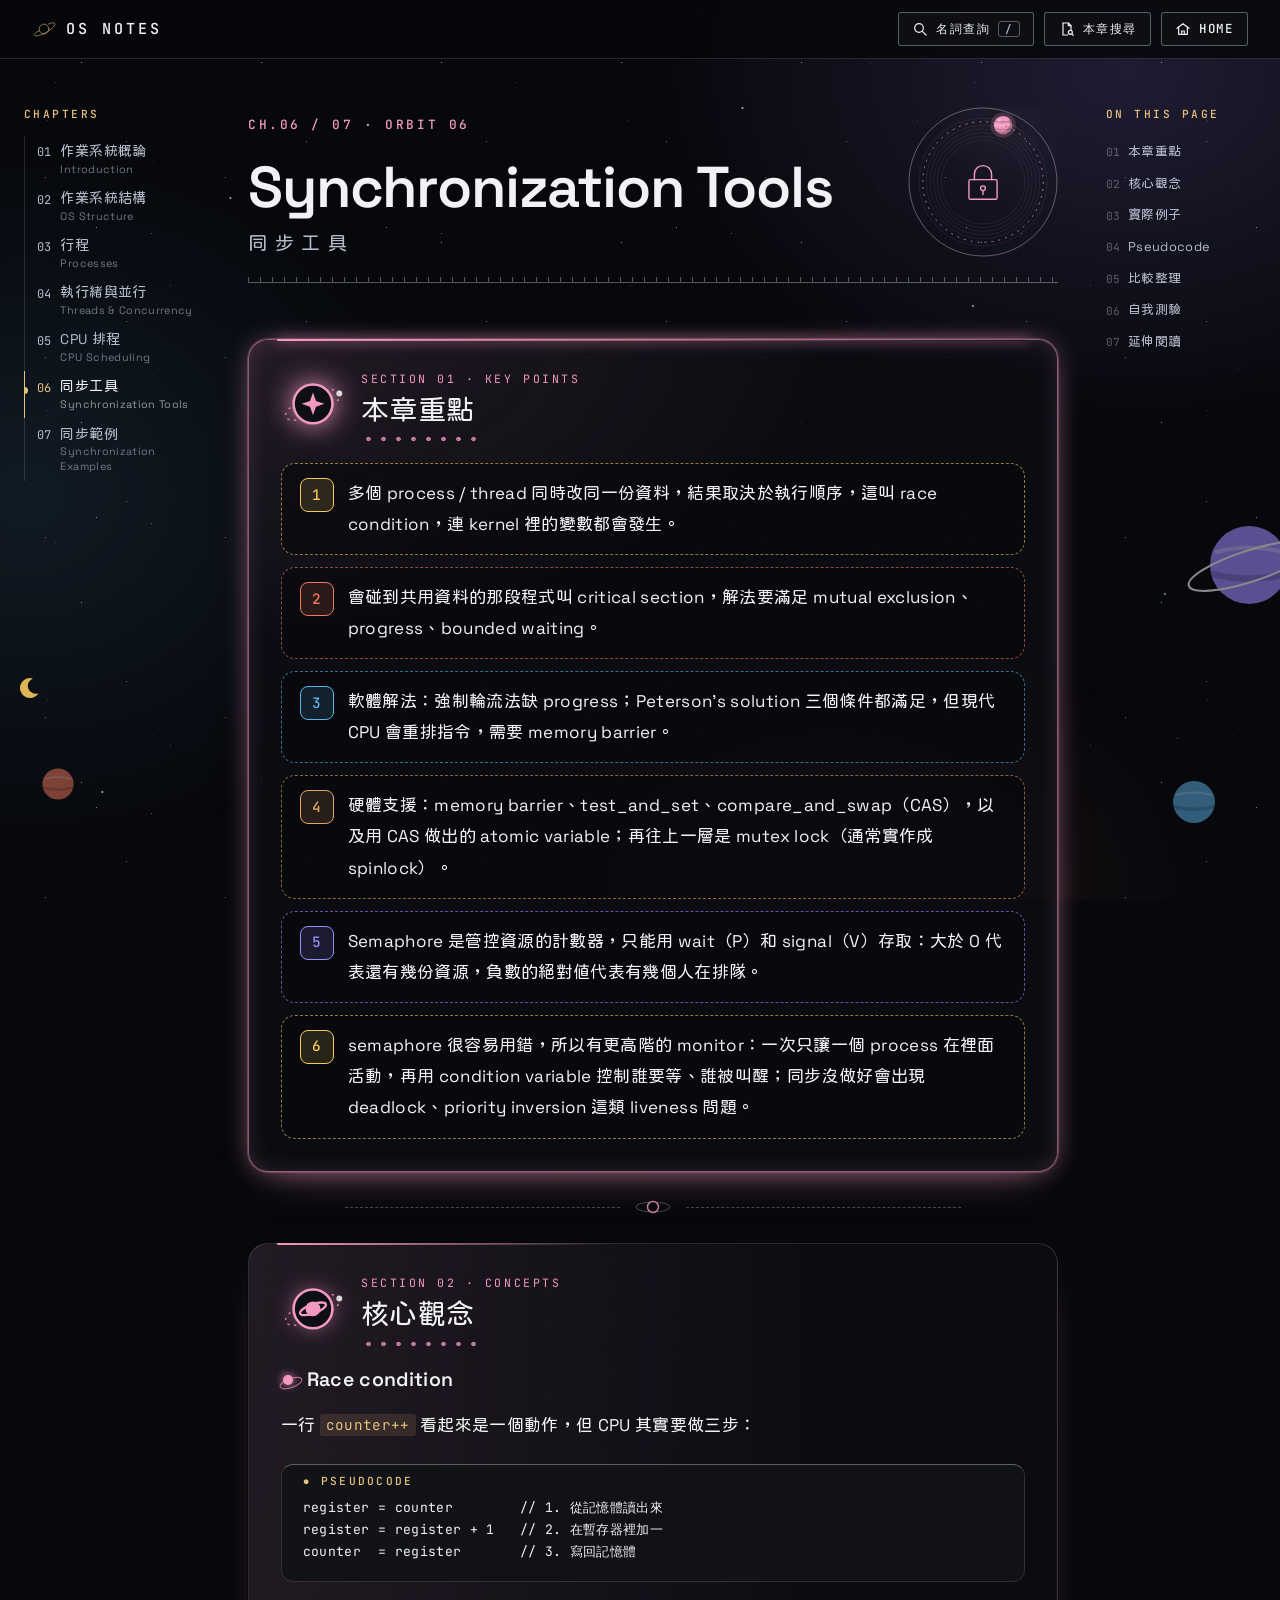
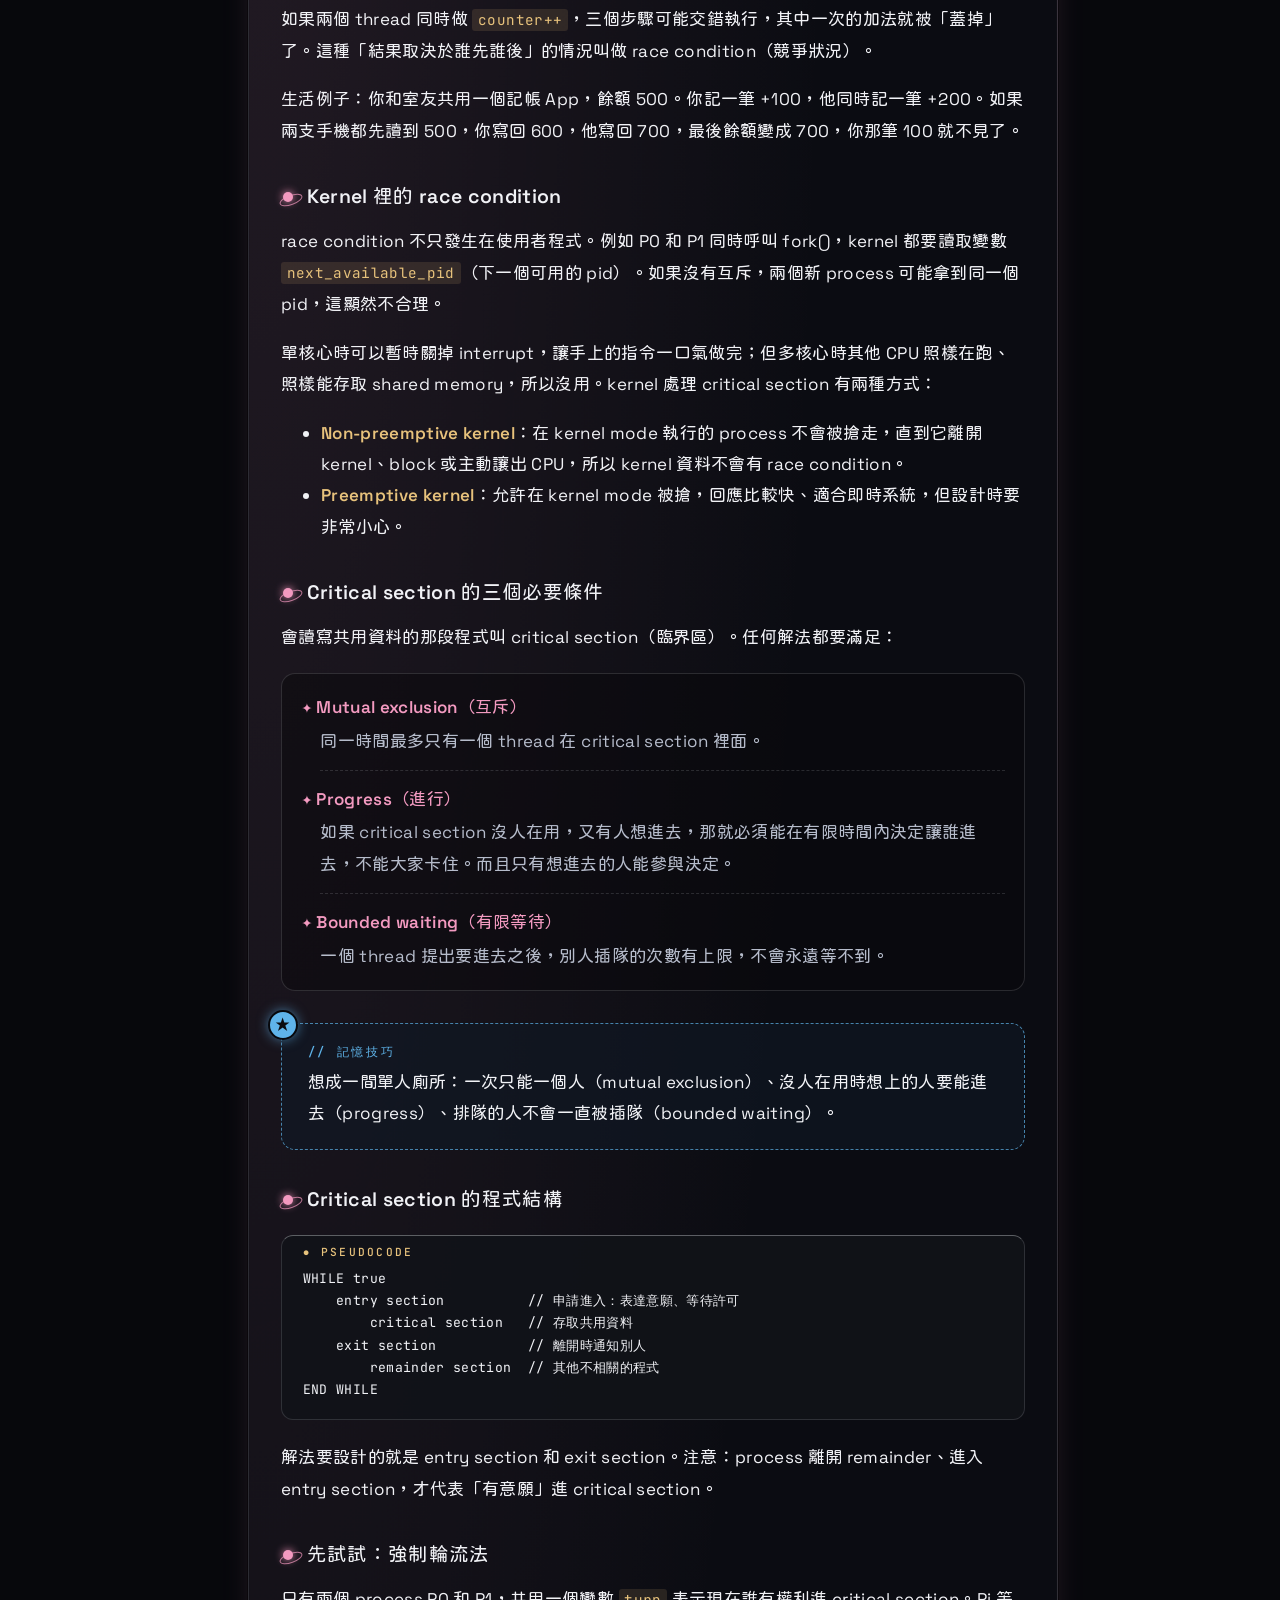
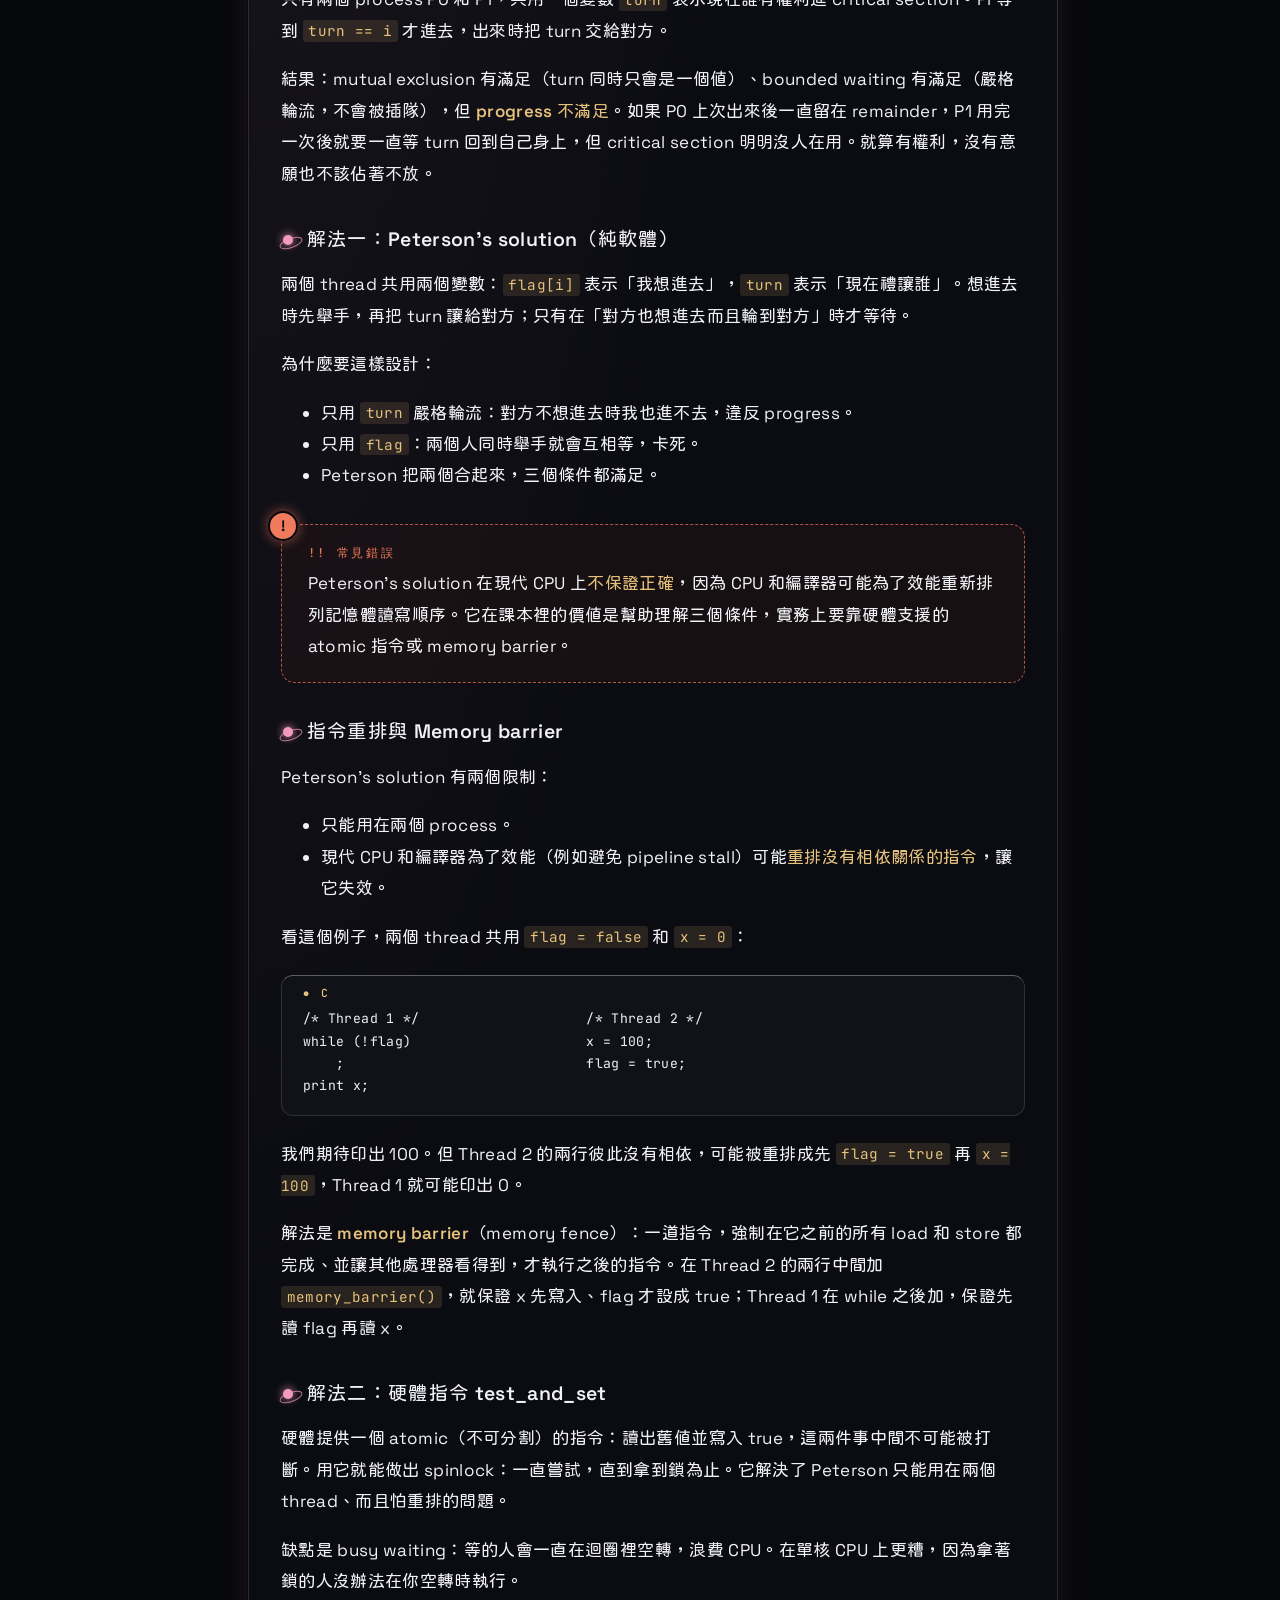
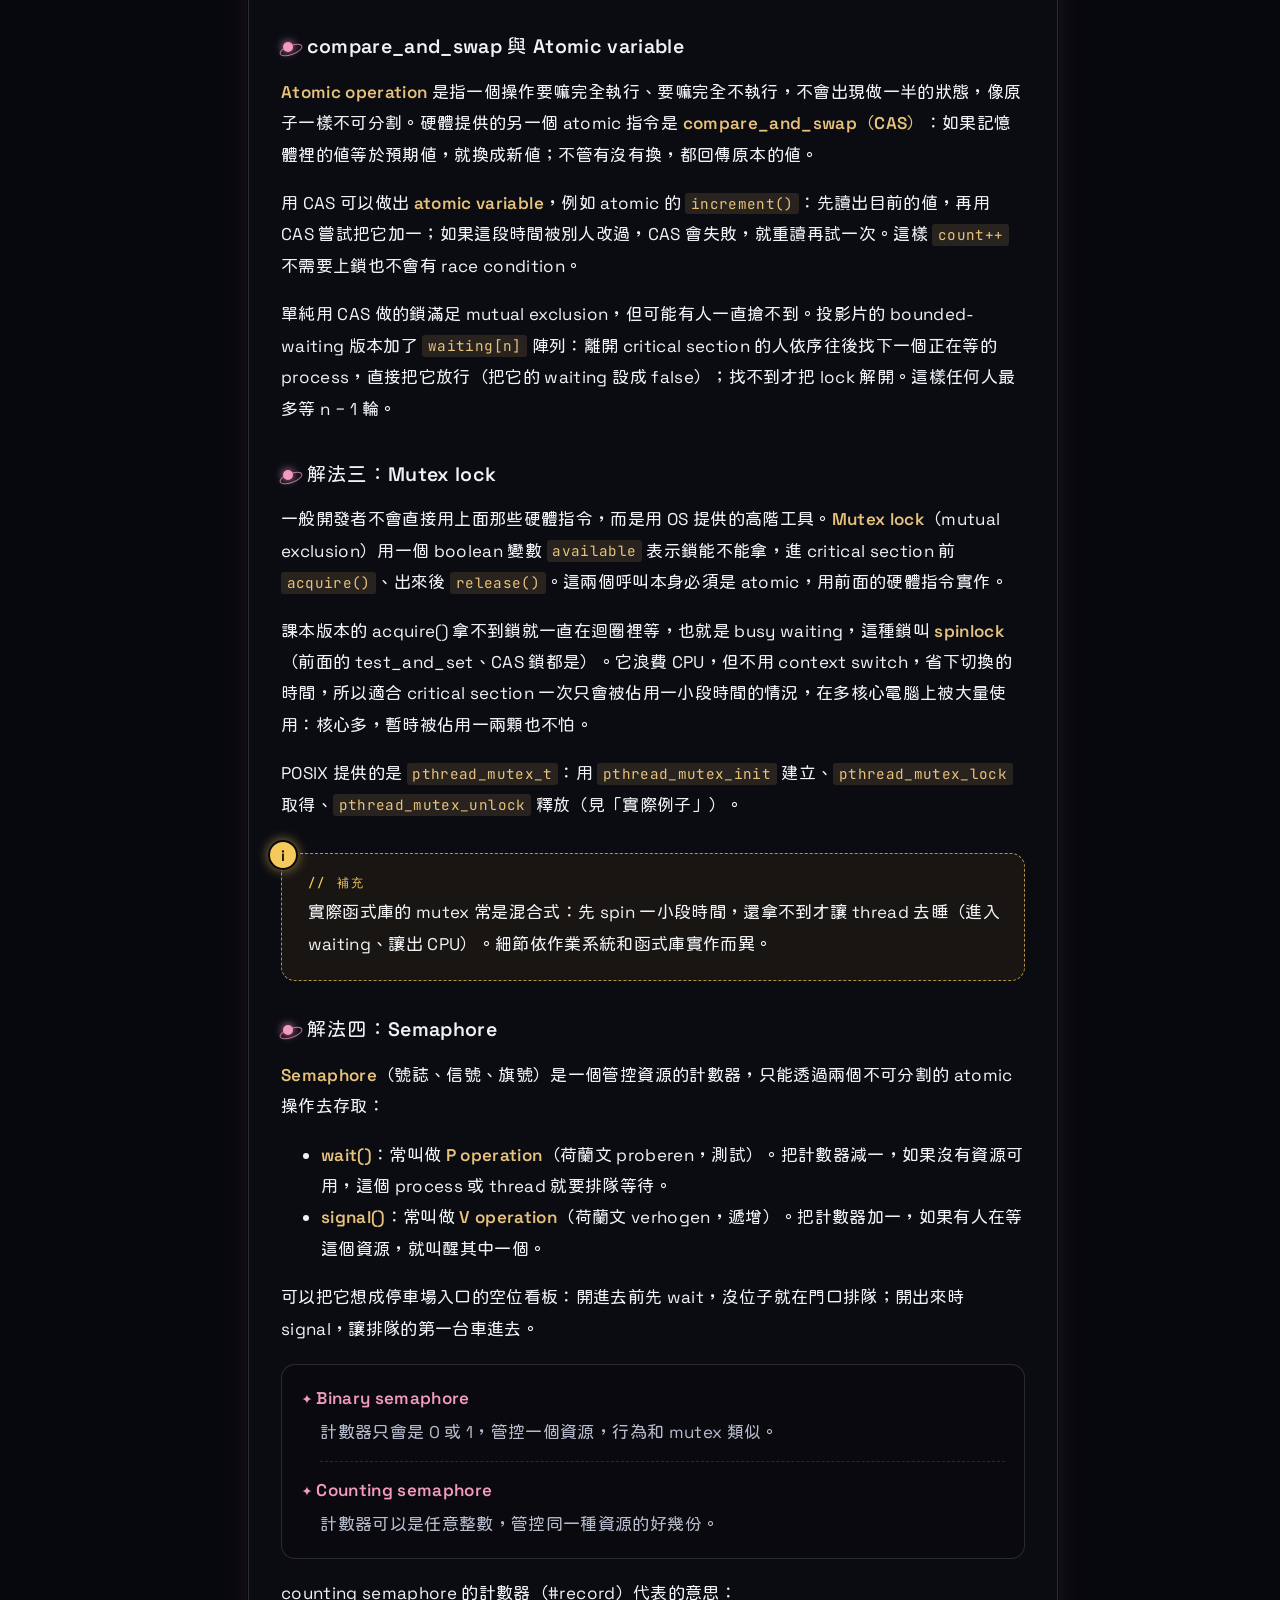
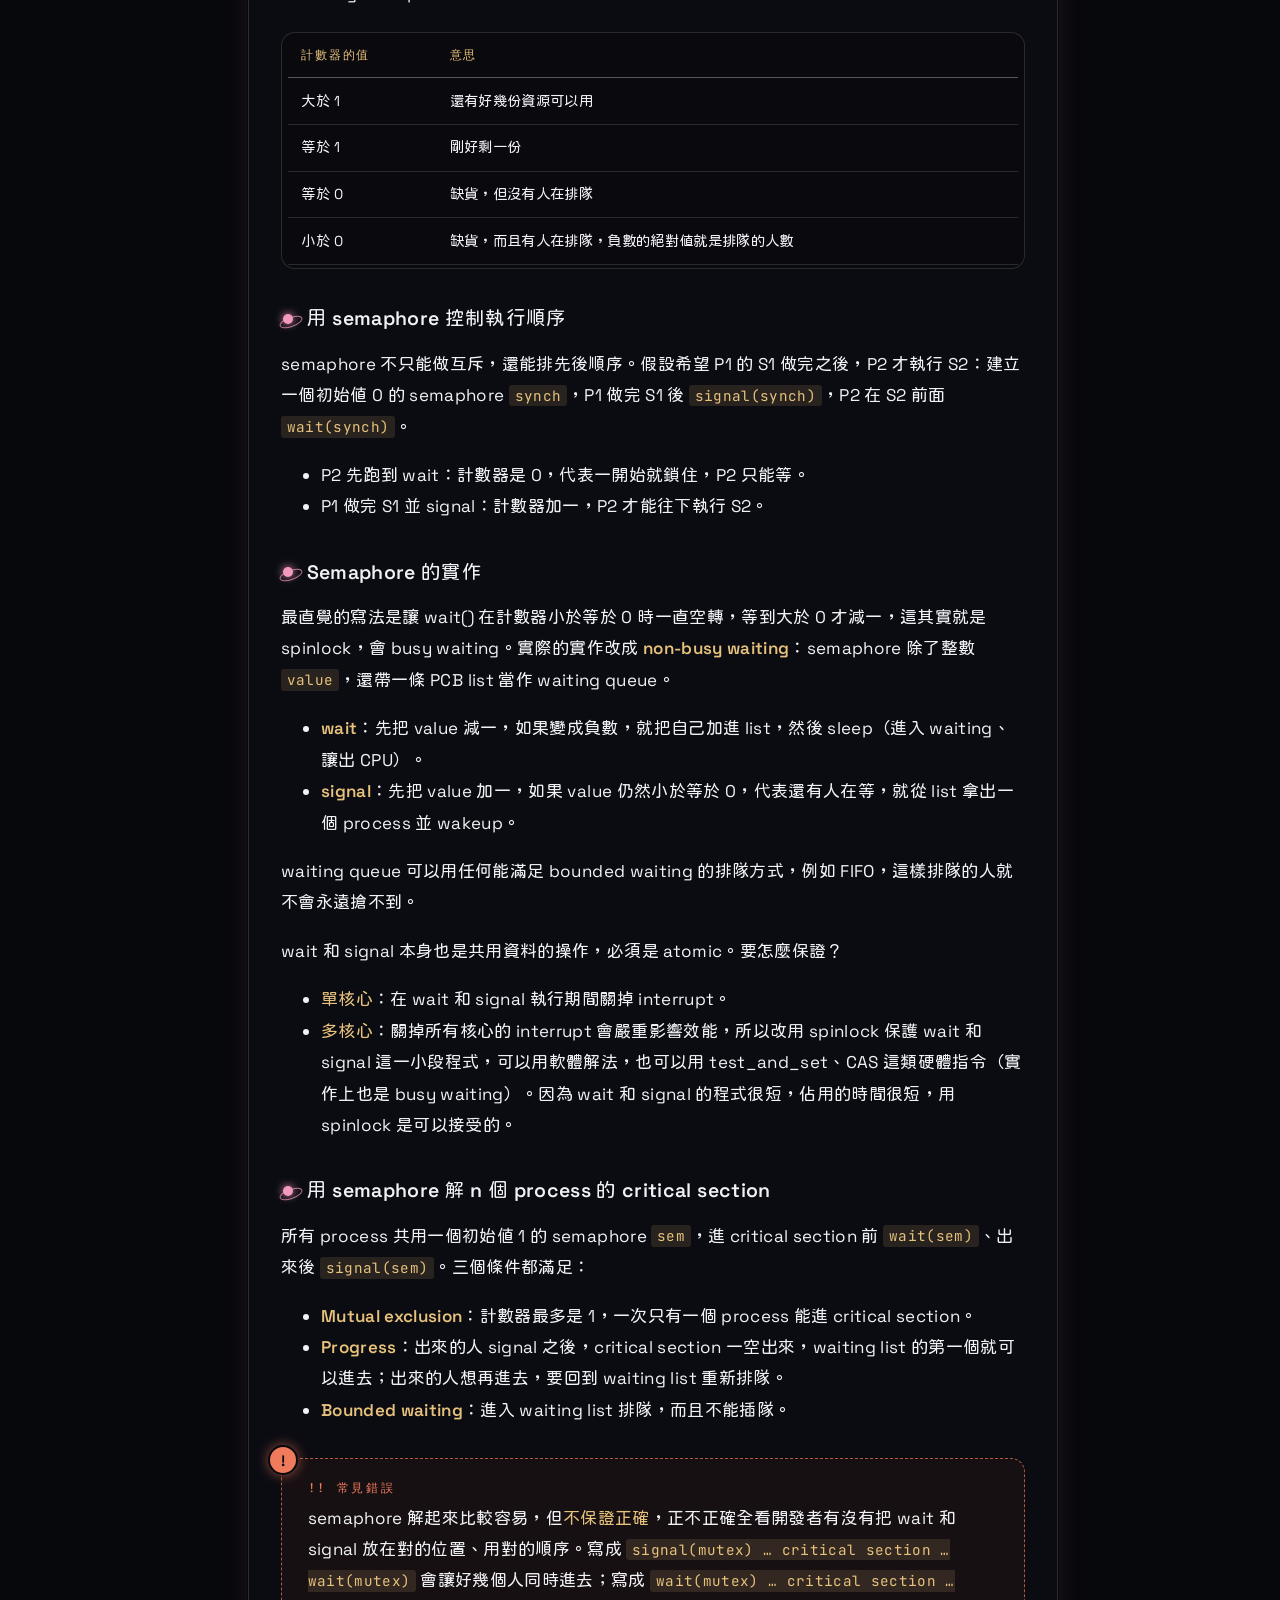
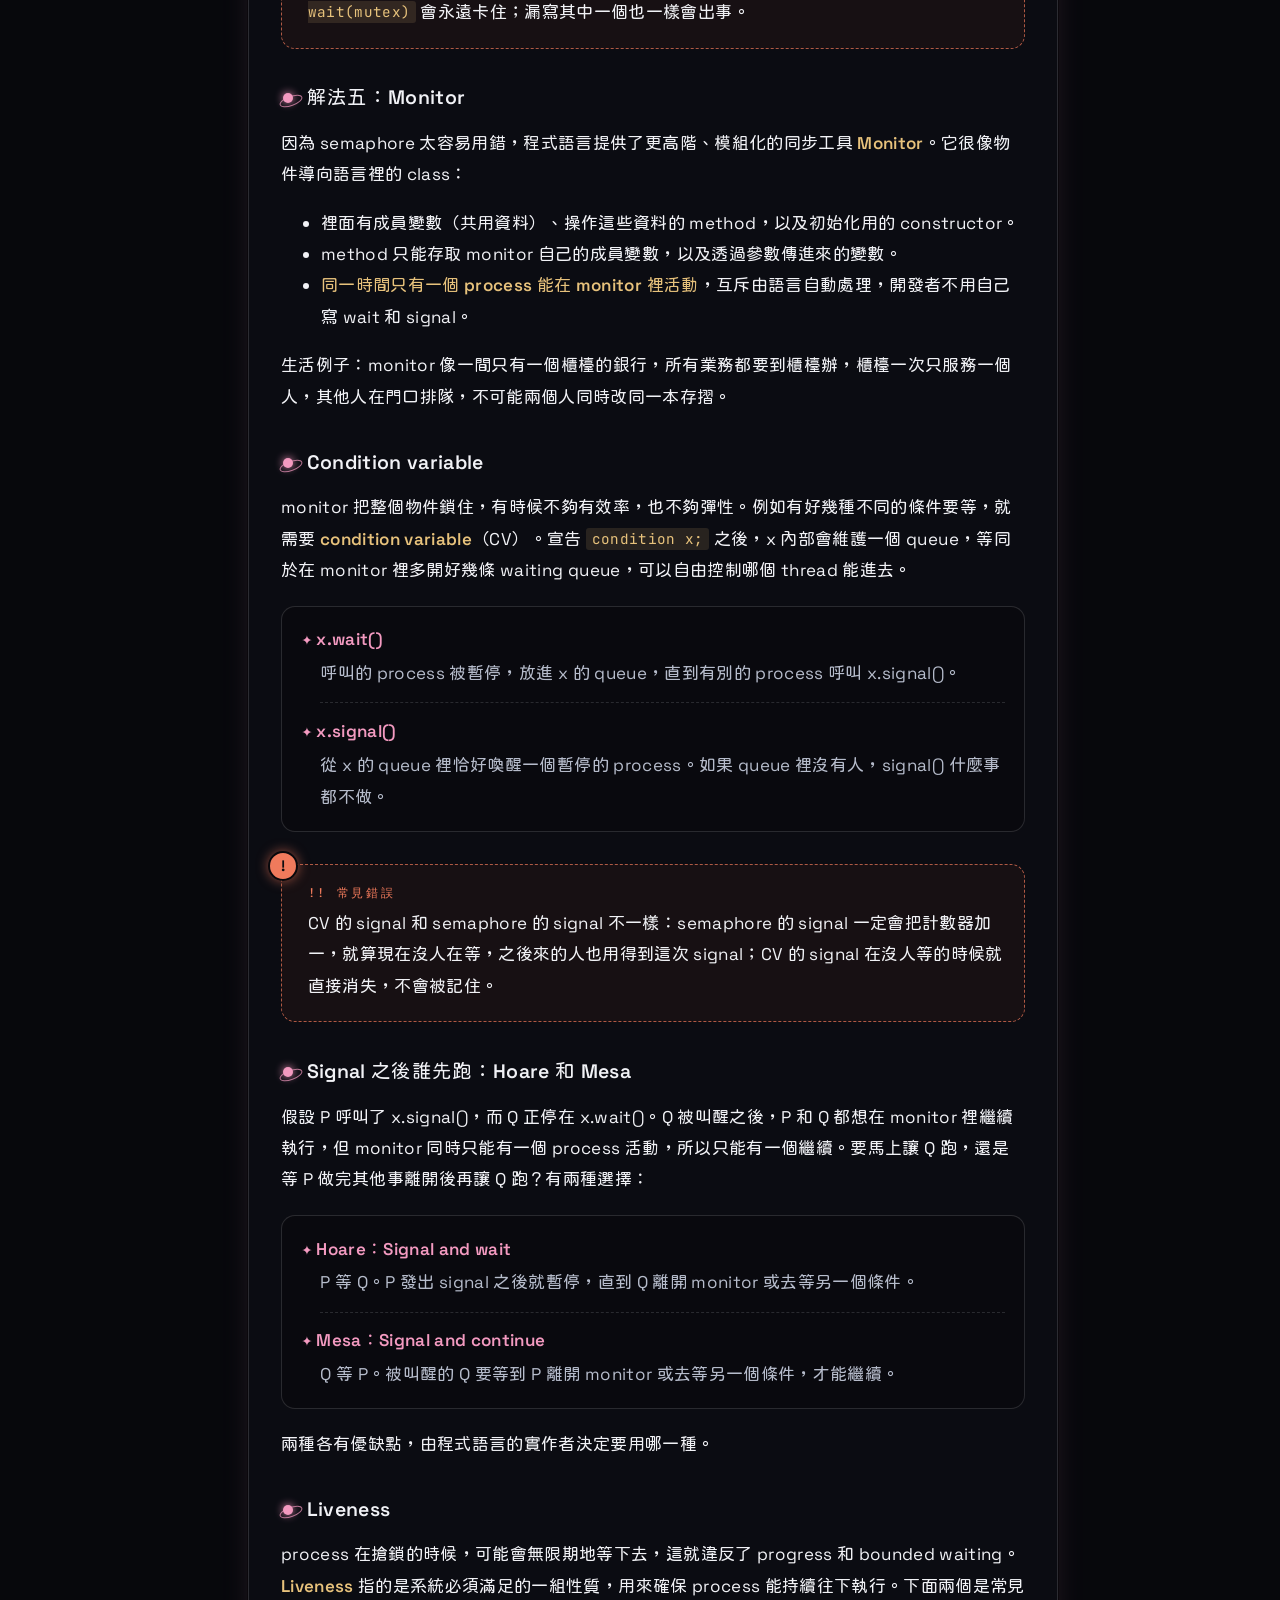
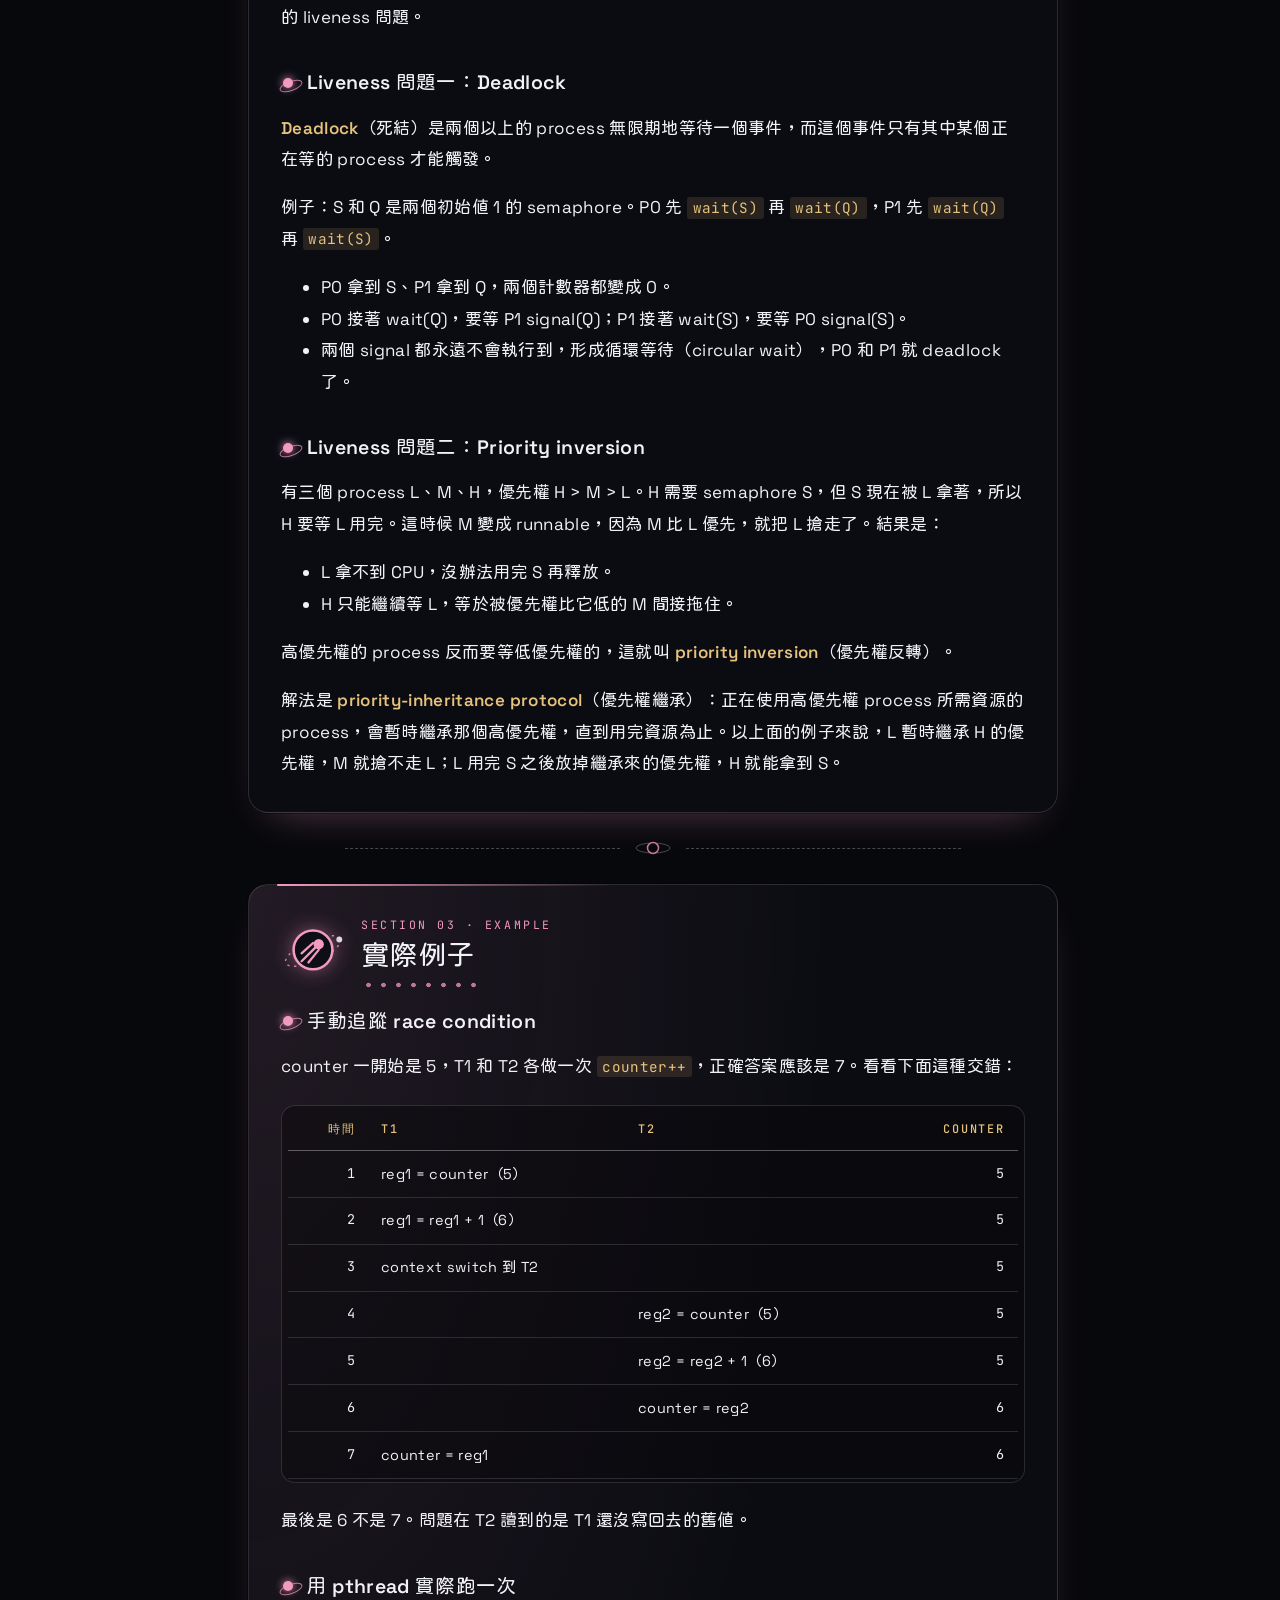
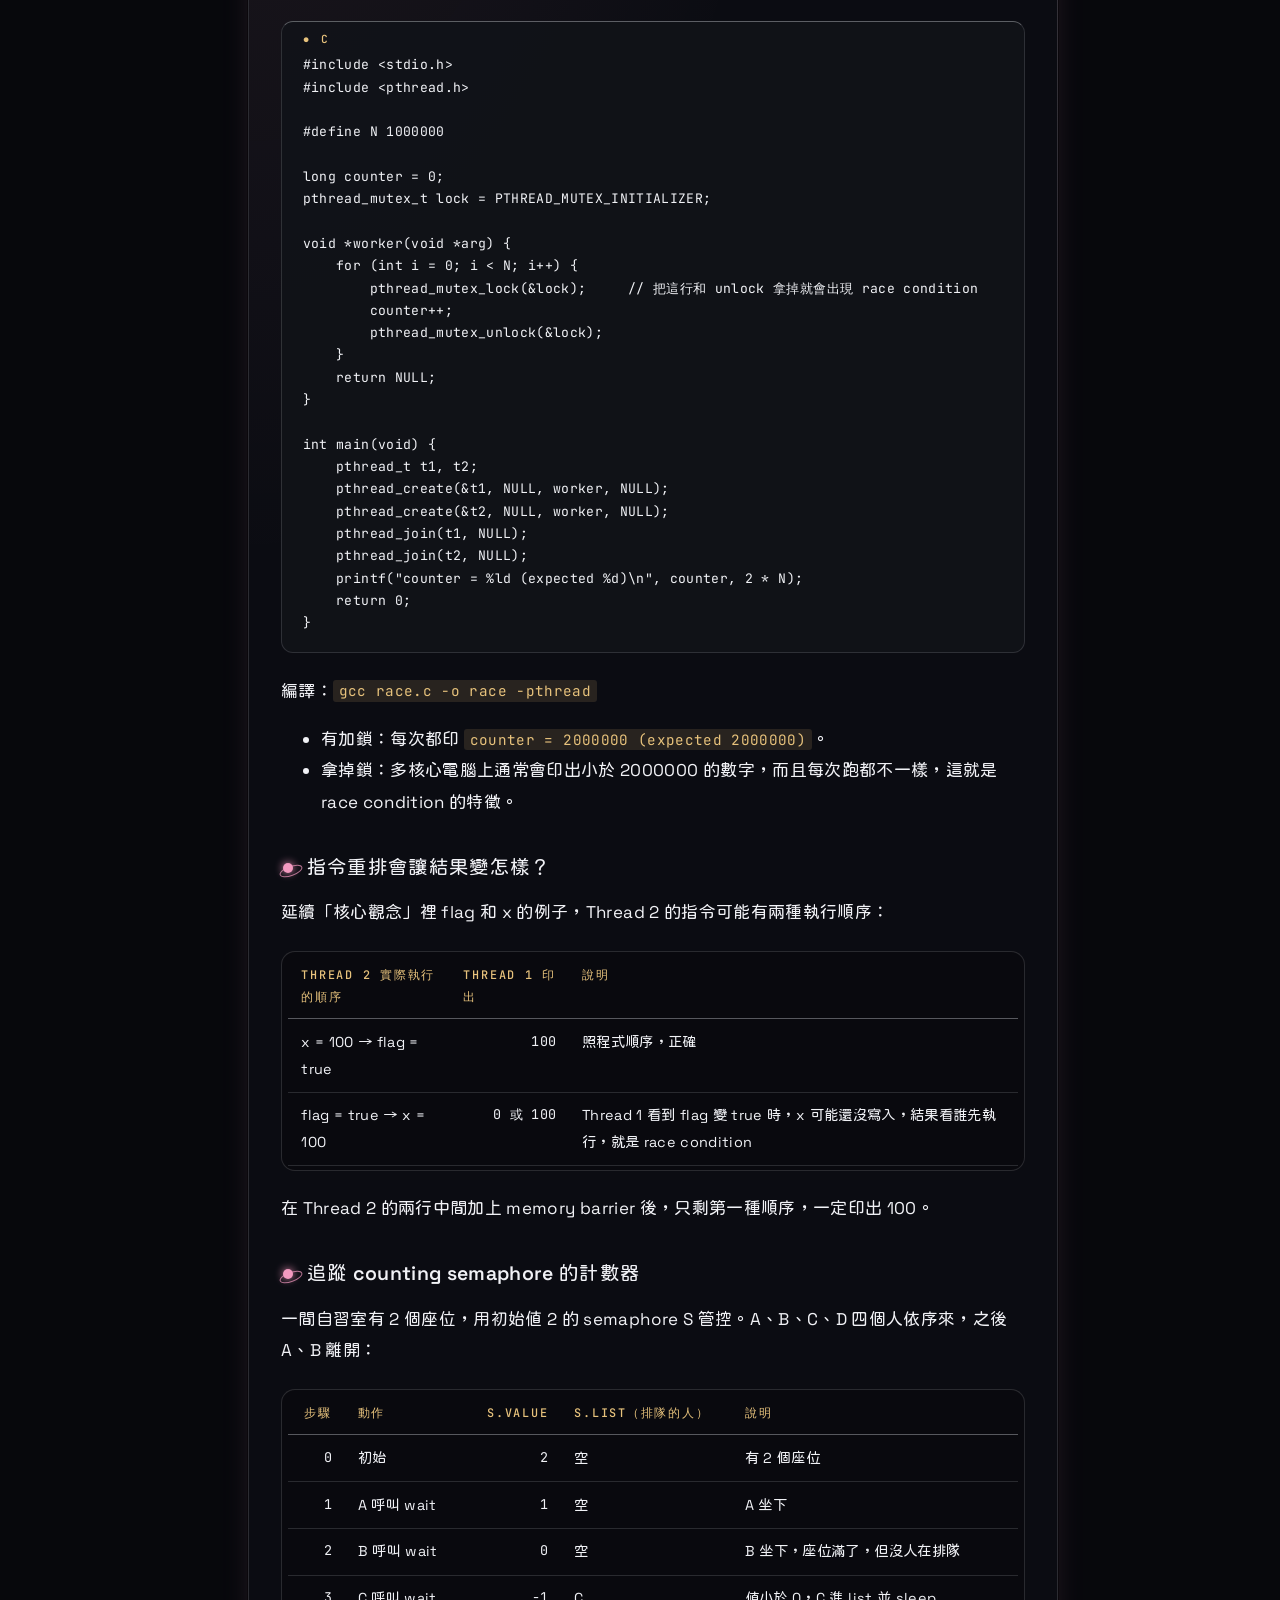
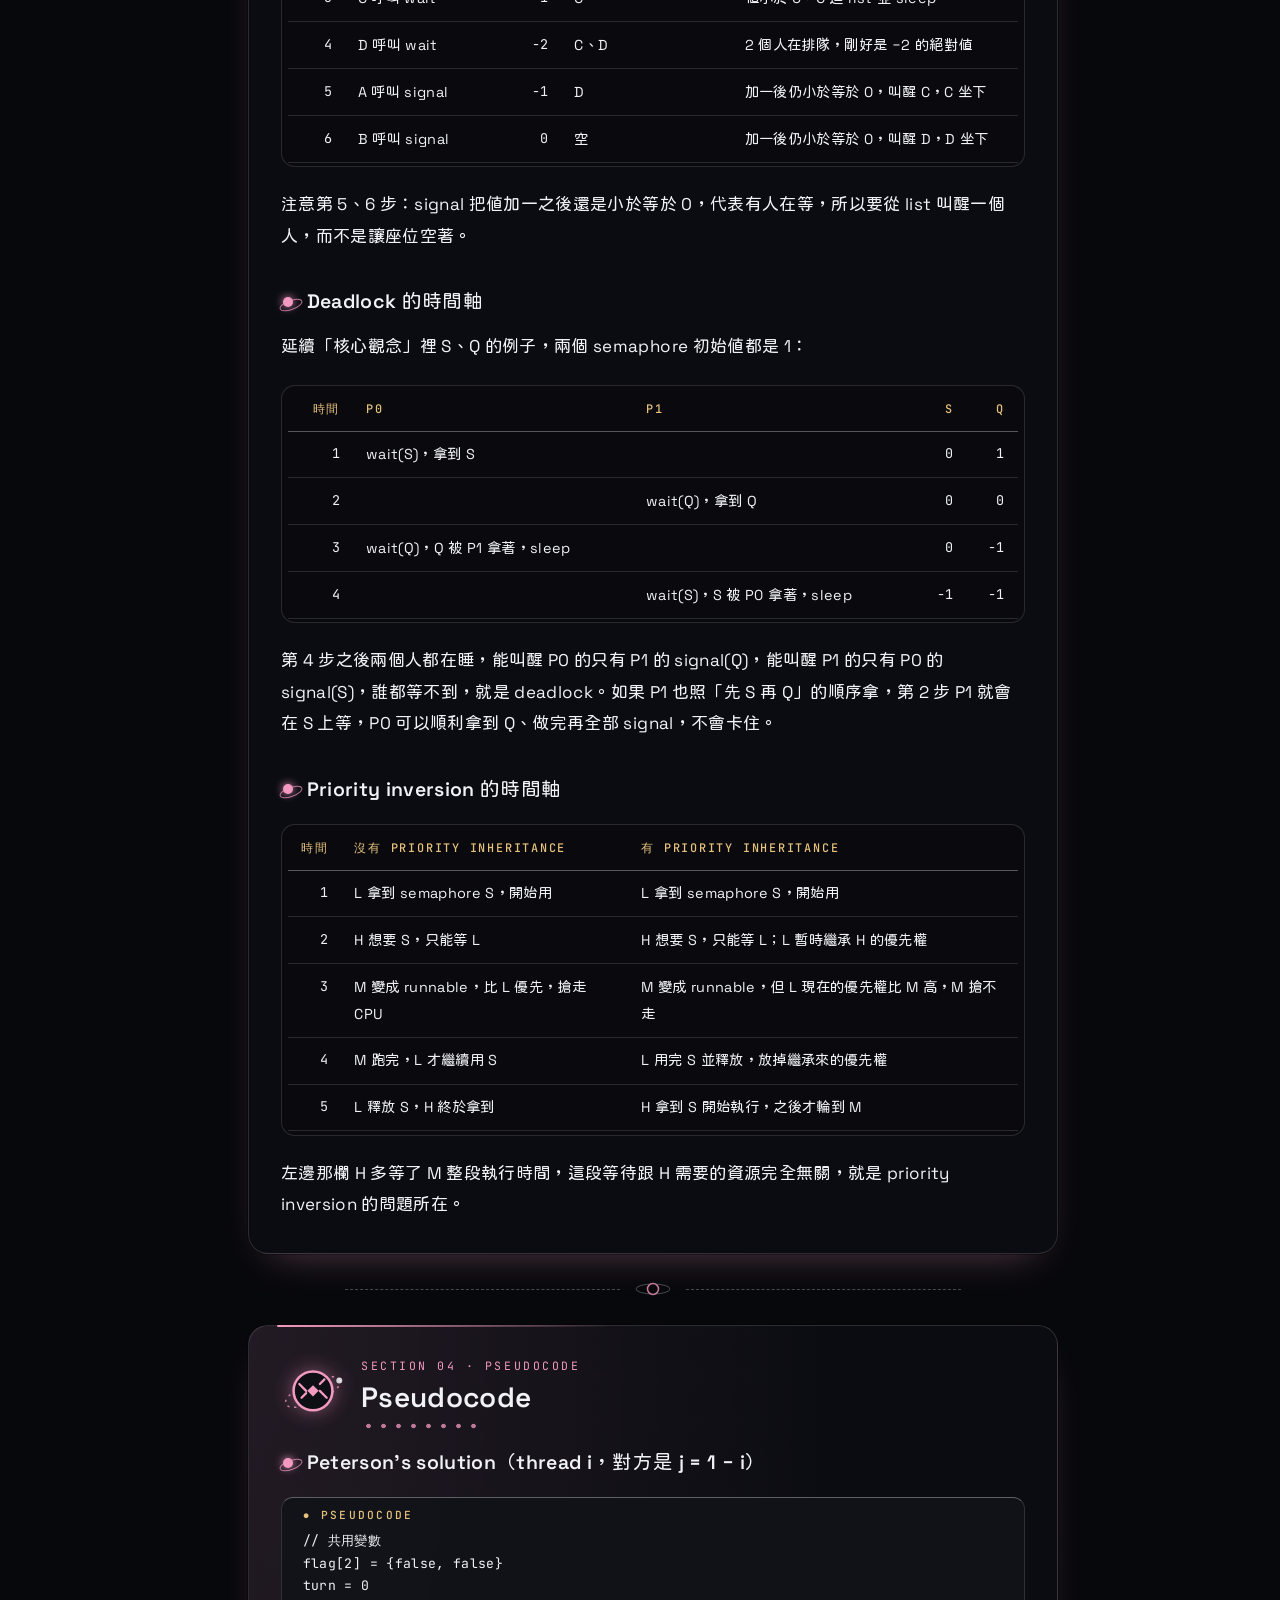
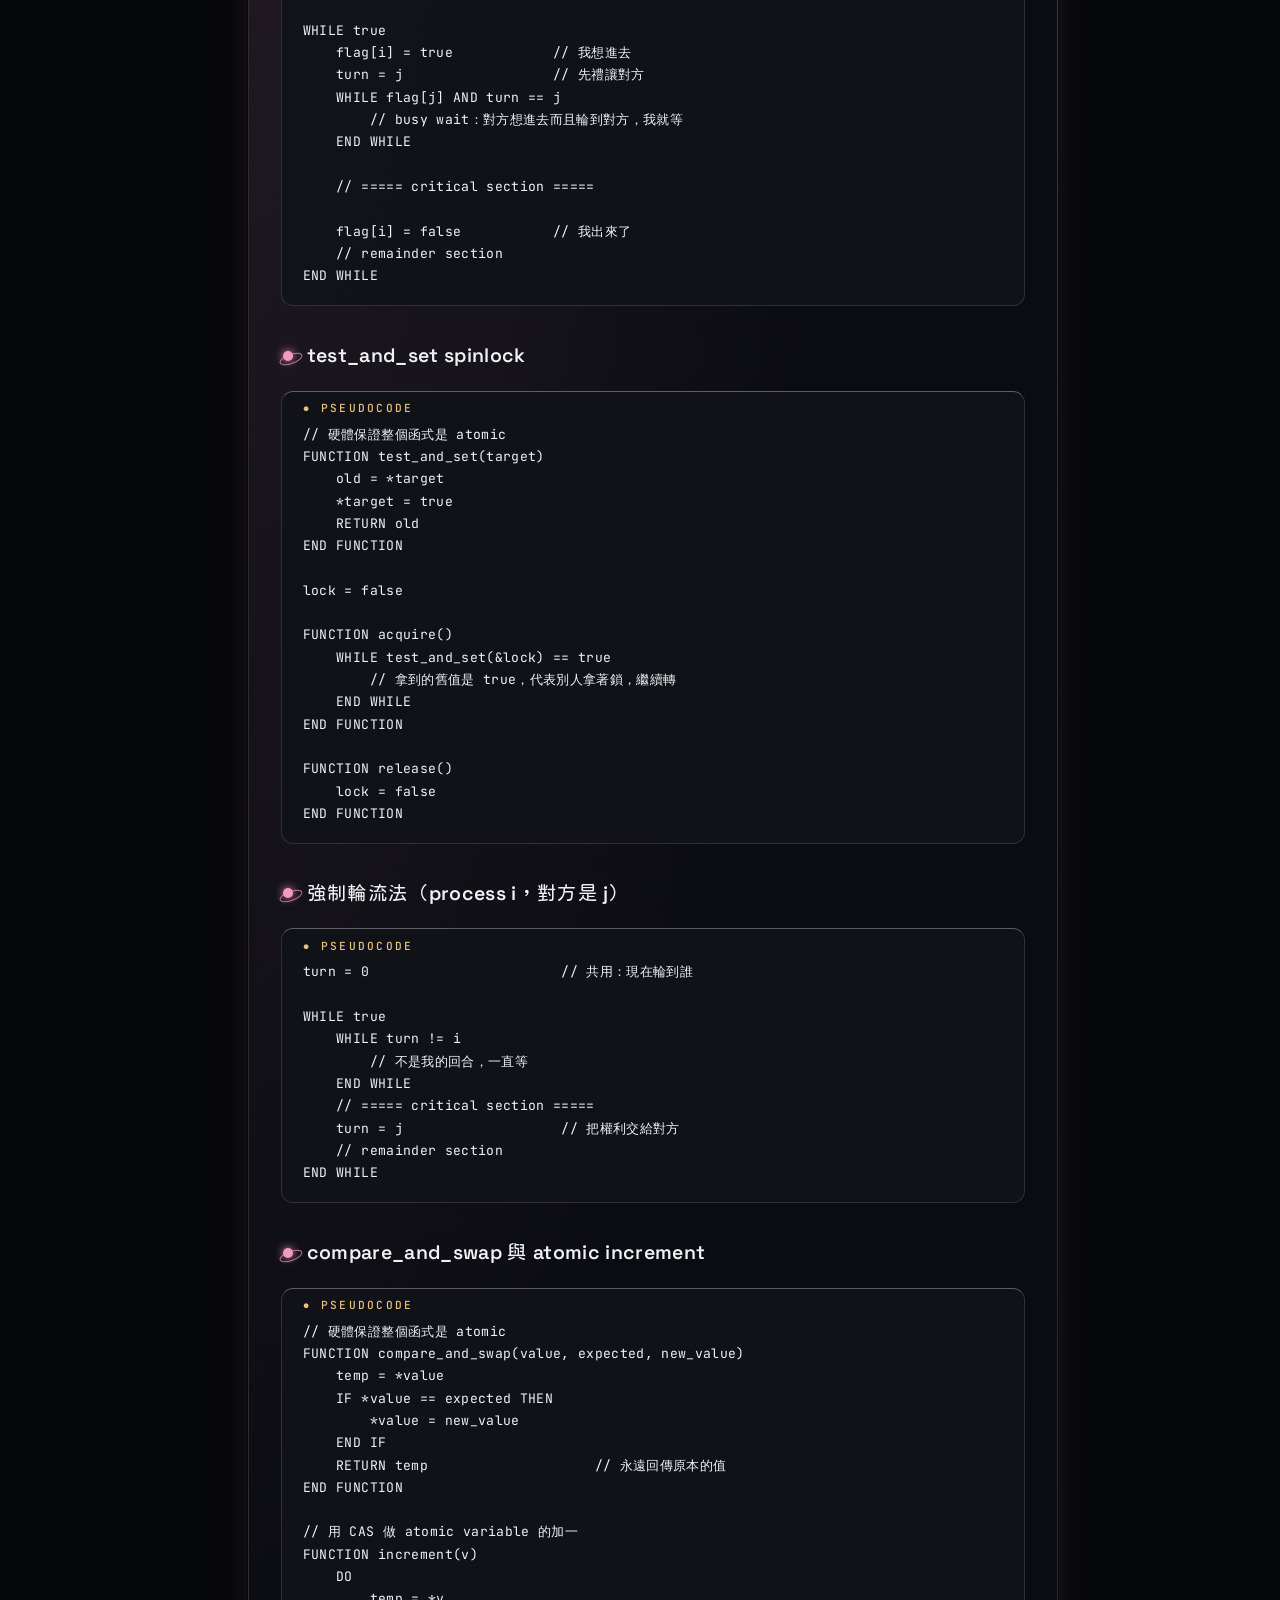
==== commit 6ad59a58: "feat(ch07): add synchronization examples chapter - Add 07-sync-examples page (bounded buffer, reader" ====
--- a/chapters/06-synchronization.html
+++ b/chapters/06-synchronization.html
@@ -29,8 +29,9 @@
           <li>多個 process / thread 同時改同一份資料，結果取決於執行順序，這叫 race condition，連 kernel 裡的變數都會發生。</li>
           <li>會碰到共用資料的那段程式叫 critical section，解法要滿足 mutual exclusion、progress、bounded waiting。</li>
           <li>軟體解法：強制輪流法缺 progress；Peterson's solution 三個條件都滿足，但現代 CPU 會重排指令，需要 memory barrier。</li>
-          <li>硬體支援：memory barrier、test_and_set、compare_and_swap（CAS），以及用 CAS 做出的 atomic variable。</li>
-          <li>給一般開發者用的高階工具是 mutex lock（通常實作成 spinlock），POSIX 用 pthread_mutex；semaphore 是下一份投影片的內容。</li>
+          <li>硬體支援：memory barrier、test_and_set、compare_and_swap（CAS），以及用 CAS 做出的 atomic variable；再往上一層是 mutex lock（通常實作成 spinlock）。</li>
+          <li>Semaphore 是管控資源的計數器，只能用 wait（P）和 signal（V）存取：大於 0 代表還有幾份資源，負數的絕對值代表有幾個人在排隊。</li>
+          <li>semaphore 很容易用錯，所以有更高階的 monitor：一次只讓一個 process 在裡面活動，再用 condition variable 控制誰要等、誰被叫醒；同步沒做好會出現 deadlock、priority inversion 這類 liveness 問題。</li>
         </ul>
       </div>
 
@@ -126,23 +127,115 @@
       </div>
 
       <h3>解法四：Semaphore</h3>
-      <div class="callout note">
-        <strong>補充</strong>
-        <p>依上課進度，semaphore 和下面的 bounded buffer 會在下一份投影片（Synchronization Examples）詳細介紹，這裡先整理概念。</p>
-      </div>
-      <p>semaphore（號誌）是一個整數 S，只能用兩個 atomic 操作去改：</p>
-      <ul>
-        <li><code>wait(S)</code>（也寫作 P 或 down）：S 減一，如果變成負數就去睡。</li>
-        <li><code>signal(S)</code>（也寫作 V 或 up）：S 加一，如果有人在睡就叫醒一個。</li>
-      </ul>
-      <p>可以把 S 想成停車場的空位數：開進去前先 <code>wait</code>，沒位子就在門口等；開出來時 <code>signal</code>，讓門口的車進來。</p>
+      <p><strong>Semaphore</strong>（號誌、信號、旗號）是一個管控資源的計數器，只能透過兩個不可分割的 atomic 操作去存取：</p>
+      <ul>
+        <li><strong>wait()</strong>：常叫做 <strong>P operation</strong>（荷蘭文 proberen，測試）。把計數器減一，如果沒有資源可用，這個 process 或 thread 就要排隊等待。</li>
+        <li><strong>signal()</strong>：常叫做 <strong>V operation</strong>（荷蘭文 verhogen，遞增）。把計數器加一，如果有人在等這個資源，就叫醒其中一個。</li>
+      </ul>
+      <p>可以把它想成停車場入口的空位看板：開進去前先 wait，沒位子就在門口排隊；開出來時 signal，讓排隊的第一台車進去。</p>
       <dl class="terms">
         <dt>Binary semaphore</dt>
-        <dd>初始值 1，只會是 0 或 1，用法跟 mutex 一樣。</dd>
+        <dd>計數器只會是 0 或 1，管控一個資源，行為和 mutex 類似。</dd>
         <dt>Counting semaphore</dt>
-        <dd>初始值 N，代表有 N 份資源可以同時給 N 個人用。</dd>
+        <dd>計數器可以是任意整數，管控同一種資源的好幾份。</dd>
       </dl>
-      <p>semaphore 比 mutex 更通用的地方是它還能拿來「排順序」：把 S 初始為 0，A 做完後 <code>signal(S)</code>，B 開始前 <code>wait(S)</code>，就能保證 B 一定在 A 之後。</p>
+      <p>counting semaphore 的計數器（#record）代表的意思：</p>
+      <div class="table-wrap">
+        <table>
+          <thead><tr><th>計數器的值</th><th>意思</th></tr></thead>
+          <tbody>
+            <tr><td>大於 1</td><td>還有好幾份資源可以用</td></tr>
+            <tr><td>等於 1</td><td>剛好剩一份</td></tr>
+            <tr><td>等於 0</td><td>缺貨，但沒有人在排隊</td></tr>
+            <tr><td>小於 0</td><td>缺貨，而且有人在排隊，負數的絕對值就是排隊的人數</td></tr>
+          </tbody>
+        </table>
+      </div>
+
+      <h3>用 semaphore 控制執行順序</h3>
+      <p>semaphore 不只能做互斥，還能排先後順序。假設希望 P1 的 S1 做完之後，P2 才執行 S2：建立一個初始值 0 的 semaphore <code>synch</code>，P1 做完 S1 後 <code>signal(synch)</code>，P2 在 S2 前面 <code>wait(synch)</code>。</p>
+      <ul>
+        <li>P2 先跑到 wait：計數器是 0，代表一開始就鎖住，P2 只能等。</li>
+        <li>P1 做完 S1 並 signal：計數器加一，P2 才能往下執行 S2。</li>
+      </ul>
+
+      <h3>Semaphore 的實作</h3>
+      <p>最直覺的寫法是讓 wait() 在計數器小於等於 0 時一直空轉，等到大於 0 才減一，這其實就是 spinlock，會 busy waiting。實際的實作改成 <strong>non-busy waiting</strong>：semaphore 除了整數 <code>value</code>，還帶一條 PCB list 當作 waiting queue。</p>
+      <ul>
+        <li><strong>wait</strong>：先把 value 減一，如果變成負數，就把自己加進 list，然後 sleep（進入 waiting、讓出 CPU）。</li>
+        <li><strong>signal</strong>：先把 value 加一，如果 value 仍然小於等於 0，代表還有人在等，就從 list 拿出一個 process 並 wakeup。</li>
+      </ul>
+      <p>waiting queue 可以用任何能滿足 bounded waiting 的排隊方式，例如 FIFO，這樣排隊的人就不會永遠搶不到。</p>
+      <p>wait 和 signal 本身也是共用資料的操作，必須是 atomic。要怎麼保證？</p>
+      <ul>
+        <li><strong>單核心</strong>：在 wait 和 signal 執行期間關掉 interrupt。</li>
+        <li><strong>多核心</strong>：關掉所有核心的 interrupt 會嚴重影響效能，所以改用 spinlock 保護 wait 和 signal 這一小段程式，可以用軟體解法，也可以用 test_and_set、CAS 這類硬體指令（實作上也是 busy waiting）。因為 wait 和 signal 的程式很短，佔用的時間很短，用 spinlock 是可以接受的。</li>
+      </ul>
+
+      <h3>用 semaphore 解 n 個 process 的 critical section</h3>
+      <p>所有 process 共用一個初始值 1 的 semaphore <code>sem</code>，進 critical section 前 <code>wait(sem)</code>、出來後 <code>signal(sem)</code>。三個條件都滿足：</p>
+      <ul>
+        <li><strong>Mutual exclusion</strong>：計數器最多是 1，一次只有一個 process 能進 critical section。</li>
+        <li><strong>Progress</strong>：出來的人 signal 之後，critical section 一空出來，waiting list 的第一個就可以進去；出來的人想再進去，要回到 waiting list 重新排隊。</li>
+        <li><strong>Bounded waiting</strong>：進入 waiting list 排隊，而且不能插隊。</li>
+      </ul>
+      <div class="callout warn">
+        <strong>常見錯誤</strong>
+        <p>semaphore 解起來比較容易，但<strong>不保證正確</strong>，正不正確全看開發者有沒有把 wait 和 signal 放在對的位置、用對的順序。寫成 <code>signal(mutex) … critical section … wait(mutex)</code> 會讓好幾個人同時進去；寫成 <code>wait(mutex) … critical section … wait(mutex)</code> 會永遠卡住；漏寫其中一個也一樣會出事。</p>
+      </div>
+
+      <h3>解法五：Monitor</h3>
+      <p>因為 semaphore 太容易用錯，程式語言提供了更高階、模組化的同步工具 <strong>Monitor</strong>。它很像物件導向語言裡的 class：</p>
+      <ul>
+        <li>裡面有成員變數（共用資料）、操作這些資料的 method，以及初始化用的 constructor。</li>
+        <li>method 只能存取 monitor 自己的成員變數，以及透過參數傳進來的變數。</li>
+        <li><strong>同一時間只有一個 process 能在 monitor 裡活動</strong>，互斥由語言自動處理，開發者不用自己寫 wait 和 signal。</li>
+      </ul>
+      <p>生活例子：monitor 像一間只有一個櫃檯的銀行，所有業務都要到櫃檯辦，櫃檯一次只服務一個人，其他人在門口排隊，不可能兩個人同時改同一本存摺。</p>
+
+      <h3>Condition variable</h3>
+      <p>monitor 把整個物件鎖住，有時候不夠有效率，也不夠彈性。例如有好幾種不同的條件要等，就需要 <strong>condition variable</strong>（CV）。宣告 <code>condition x;</code> 之後，x 內部會維護一個 queue，等同於在 monitor 裡多開好幾條 waiting queue，可以自由控制哪個 thread 能進去。</p>
+      <dl class="terms">
+        <dt>x.wait()</dt>
+        <dd>呼叫的 process 被暫停，放進 x 的 queue，直到有別的 process 呼叫 x.signal()。</dd>
+        <dt>x.signal()</dt>
+        <dd>從 x 的 queue 裡恰好喚醒一個暫停的 process。如果 queue 裡沒有人，signal() 什麼事都不做。</dd>
+      </dl>
+      <div class="callout warn">
+        <strong>常見錯誤</strong>
+        <p>CV 的 signal 和 semaphore 的 signal 不一樣：semaphore 的 signal 一定會把計數器加一，就算現在沒人在等，之後來的人也用得到這次 signal；CV 的 signal 在沒人等的時候就直接消失，不會被記住。</p>
+      </div>
+
+      <h3>Signal 之後誰先跑：Hoare 和 Mesa</h3>
+      <p>假設 P 呼叫了 x.signal()，而 Q 正停在 x.wait()。Q 被叫醒之後，P 和 Q 都想在 monitor 裡繼續執行，但 monitor 同時只能有一個 process 活動，所以只能有一個繼續。要馬上讓 Q 跑，還是等 P 做完其他事離開後再讓 Q 跑？有兩種選擇：</p>
+      <dl class="terms">
+        <dt>Hoare：Signal and wait</dt>
+        <dd>P 等 Q。P 發出 signal 之後就暫停，直到 Q 離開 monitor 或去等另一個條件。</dd>
+        <dt>Mesa：Signal and continue</dt>
+        <dd>Q 等 P。被叫醒的 Q 要等到 P 離開 monitor 或去等另一個條件，才能繼續。</dd>
+      </dl>
+      <p>兩種各有優缺點，由程式語言的實作者決定要用哪一種。</p>
+
+      <h3>Liveness</h3>
+      <p>process 在搶鎖的時候，可能會無限期地等下去，這就違反了 progress 和 bounded waiting。<strong>Liveness</strong> 指的是系統必須滿足的一組性質，用來確保 process 能持續往下執行。下面兩個是常見的 liveness 問題。</p>
+
+      <h3>Liveness 問題一：Deadlock</h3>
+      <p><strong>Deadlock</strong>（死結）是兩個以上的 process 無限期地等待一個事件，而這個事件只有其中某個正在等的 process 才能觸發。</p>
+      <p>例子：S 和 Q 是兩個初始值 1 的 semaphore。P0 先 <code>wait(S)</code> 再 <code>wait(Q)</code>，P1 先 <code>wait(Q)</code> 再 <code>wait(S)</code>。</p>
+      <ul>
+        <li>P0 拿到 S、P1 拿到 Q，兩個計數器都變成 0。</li>
+        <li>P0 接著 wait(Q)，要等 P1 signal(Q)；P1 接著 wait(S)，要等 P0 signal(S)。</li>
+        <li>兩個 signal 都永遠不會執行到，形成循環等待（circular wait），P0 和 P1 就 deadlock 了。</li>
+      </ul>
+
+      <h3>Liveness 問題二：Priority inversion</h3>
+      <p>有三個 process L、M、H，優先權 H &gt; M &gt; L。H 需要 semaphore S，但 S 現在被 L 拿著，所以 H 要等 L 用完。這時候 M 變成 runnable，因為 M 比 L 優先，就把 L 搶走了。結果是：</p>
+      <ul>
+        <li>L 拿不到 CPU，沒辦法用完 S 再釋放。</li>
+        <li>H 只能繼續等 L，等於被優先權比它低的 M 間接拖住。</li>
+      </ul>
+      <p>高優先權的 process 反而要等低優先權的，這就叫 <strong>priority inversion</strong>（優先權反轉）。</p>
+      <p>解法是 <strong>priority-inheritance protocol</strong>（優先權繼承）：正在使用高優先權 process 所需資源的 process，會暫時繼承那個高優先權，直到用完資源為止。以上面的例子來說，L 暫時繼承 H 的優先權，M 就搶不走 L；L 用完 S 之後放掉繼承來的優先權，H 就能拿到 S。</p>
 
       <h2 id="example">實際例子</h2>
       <h3>手動追蹤 race condition</h3>
@@ -208,6 +301,54 @@
         </table>
       </div>
       <p>在 Thread 2 的兩行中間加上 memory barrier 後，只剩第一種順序，一定印出 100。</p>
+
+      <h3>追蹤 counting semaphore 的計數器</h3>
+      <p>一間自習室有 2 個座位，用初始值 2 的 semaphore S 管控。A、B、C、D 四個人依序來，之後 A、B 離開：</p>
+      <div class="table-wrap">
+        <table>
+          <thead><tr><th class="num">步驟</th><th>動作</th><th class="num">S.value</th><th>S.list（排隊的人）</th><th>說明</th></tr></thead>
+          <tbody>
+            <tr><td class="num">0</td><td>初始</td><td class="num">2</td><td>空</td><td>有 2 個座位</td></tr>
+            <tr><td class="num">1</td><td>A 呼叫 wait</td><td class="num">1</td><td>空</td><td>A 坐下</td></tr>
+            <tr><td class="num">2</td><td>B 呼叫 wait</td><td class="num">0</td><td>空</td><td>B 坐下，座位滿了，但沒人在排隊</td></tr>
+            <tr><td class="num">3</td><td>C 呼叫 wait</td><td class="num">−1</td><td>C</td><td>值小於 0，C 進 list 並 sleep</td></tr>
+            <tr><td class="num">4</td><td>D 呼叫 wait</td><td class="num">−2</td><td>C、D</td><td>2 個人在排隊，剛好是 −2 的絕對值</td></tr>
+            <tr><td class="num">5</td><td>A 呼叫 signal</td><td class="num">−1</td><td>D</td><td>加一後仍小於等於 0，叫醒 C，C 坐下</td></tr>
+            <tr><td class="num">6</td><td>B 呼叫 signal</td><td class="num">0</td><td>空</td><td>加一後仍小於等於 0，叫醒 D，D 坐下</td></tr>
+          </tbody>
+        </table>
+      </div>
+      <p>注意第 5、6 步：signal 把值加一之後還是小於等於 0，代表有人在等，所以要從 list 叫醒一個人，而不是讓座位空著。</p>
+
+      <h3>Deadlock 的時間軸</h3>
+      <p>延續「核心觀念」裡 S、Q 的例子，兩個 semaphore 初始值都是 1：</p>
+      <div class="table-wrap">
+        <table>
+          <thead><tr><th class="num">時間</th><th>P0</th><th>P1</th><th class="num">S</th><th class="num">Q</th></tr></thead>
+          <tbody>
+            <tr><td class="num">1</td><td>wait(S)，拿到 S</td><td></td><td class="num">0</td><td class="num">1</td></tr>
+            <tr><td class="num">2</td><td></td><td>wait(Q)，拿到 Q</td><td class="num">0</td><td class="num">0</td></tr>
+            <tr><td class="num">3</td><td>wait(Q)，Q 被 P1 拿著，sleep</td><td></td><td class="num">0</td><td class="num">−1</td></tr>
+            <tr><td class="num">4</td><td></td><td>wait(S)，S 被 P0 拿著，sleep</td><td class="num">−1</td><td class="num">−1</td></tr>
+          </tbody>
+        </table>
+      </div>
+      <p>第 4 步之後兩個人都在睡，能叫醒 P0 的只有 P1 的 signal(Q)，能叫醒 P1 的只有 P0 的 signal(S)，誰都等不到，就是 deadlock。如果 P1 也照「先 S 再 Q」的順序拿，第 2 步 P1 就會在 S 上等，P0 可以順利拿到 Q、做完再全部 signal，不會卡住。</p>
+
+      <h3>Priority inversion 的時間軸</h3>
+      <div class="table-wrap">
+        <table>
+          <thead><tr><th class="num">時間</th><th>沒有 priority inheritance</th><th>有 priority inheritance</th></tr></thead>
+          <tbody>
+            <tr><td class="num">1</td><td>L 拿到 semaphore S，開始用</td><td>L 拿到 semaphore S，開始用</td></tr>
+            <tr><td class="num">2</td><td>H 想要 S，只能等 L</td><td>H 想要 S，只能等 L；L 暫時繼承 H 的優先權</td></tr>
+            <tr><td class="num">3</td><td>M 變成 runnable，比 L 優先，搶走 CPU</td><td>M 變成 runnable，但 L 現在的優先權比 M 高，M 搶不走</td></tr>
+            <tr><td class="num">4</td><td>M 跑完，L 才繼續用 S</td><td>L 用完 S 並釋放，放掉繼承來的優先權</td></tr>
+            <tr><td class="num">5</td><td>L 釋放 S，H 終於拿到</td><td>H 拿到 S 開始執行，之後才輪到 M</td></tr>
+          </tbody>
+        </table>
+      </div>
+      <p>左邊那欄 H 多等了 M 整段執行時間，這段等待跟 H 需要的資源完全無關，就是 priority inversion 的問題所在。</p>
 
       <h2 id="pseudocode">Pseudocode</h2>
       <h3>Peterson's solution（thread i，對方是 j = 1 − i）</h3>
@@ -316,57 +457,88 @@
     available = true
 END FUNCTION</code></pre>
 
-      <h3>Semaphore（不 busy waiting 的版本）</h3>
-      <pre class="pseudo"><code>// S.value：整數；S.list：在等這個 semaphore 的 thread
+      <h3>Semaphore 概念版（busy waiting）</h3>
+      <pre class="pseudo"><code>// 只示意計數器怎麼控制，實際上就是 spinlock
+FUNCTION wait(S)
+    WHILE S &lt;= 0
+        // busy wait：大於 0 才繼續
+    END WHILE
+    S = S - 1
+END FUNCTION
+
+FUNCTION signal(S)
+    S = S + 1
+END FUNCTION</code></pre>
+
+      <h3>Semaphore 實作版（non-busy waiting）</h3>
+      <pre class="pseudo"><code>// S.value：整數，負數代表有幾個人在等
+// S.list：在等這個 semaphore 的 process（PCB list）
+// wait 和 signal 整個都必須是 atomic
 FUNCTION wait(S)
     S.value = S.value - 1
     IF S.value &lt; 0 THEN
-        S.list.add(current_thread)
-        block()               // 進入 waiting，讓出 CPU
+        S.list.add(current_process)   // 排隊
+        sleep()                       // 進入 waiting，讓出 CPU
     END IF
 END FUNCTION
 
 FUNCTION signal(S)
     S.value = S.value + 1
-    IF S.value &lt;= 0 THEN
-        t = S.list.remove()
-        wakeup(t)             // 把 t 移回 ready queue
+    IF S.value &lt;= 0 THEN              // 還有人在等
+        p = S.list.remove()
+        wakeup(p)                     // 把 p 移回 ready queue
     END IF
 END FUNCTION</code></pre>
       <div class="callout tip">
         <strong>記憶技巧</strong>
-        <p>S.value 是負數時，它的絕對值剛好等於「正在等的人數」。例如 S.value = −2 代表有兩個 thread 在排隊。</p>
-      </div>
-
-      <h3>Bounded buffer（生產者與消費者）</h3>
-      <pre class="pseudo"><code>// buffer 有 n 格
-semaphore mutex = 1      // 保護 buffer 本身
-semaphore empty = n      // 空格數
-semaphore full  = 0      // 有東西的格數
-
-// Producer
+        <p>S.value 是負數時，它的絕對值剛好等於「正在等的人數」。例如 S.value = −2 代表有兩個 process 在排隊。</p>
+      </div>
+
+      <h3>n 個 process 的 critical section</h3>
+      <pre class="pseudo"><code>semaphore sem = 1              // 所有 process 共用
+
+// Process i
 WHILE true
-    item = produce()
-    wait(empty)          // 先確定有空格
-    wait(mutex)
-    buffer.add(item)
-    signal(mutex)
-    signal(full)         // 多一格有東西
-END WHILE
-
-// Consumer
-WHILE true
-    wait(full)           // 先確定有東西
-    wait(mutex)
-    item = buffer.remove()
-    signal(mutex)
-    signal(empty)        // 多一格空格
-    consume(item)
+    wait(sem)
+    // ===== critical section =====
+    signal(sem)
+    // remainder section
 END WHILE</code></pre>
-      <div class="callout warn">
-        <strong>常見錯誤</strong>
-        <p>Producer 如果寫成先 <code>wait(mutex)</code> 再 <code>wait(empty)</code>：buffer 滿的時候，它拿著 mutex 去睡覺等空格，但 consumer 要先拿到 mutex 才能拿走東西、產生空格，兩邊互相等，就 deadlock 了。原則是：<strong>先等資源，再拿鎖</strong>。</p>
-      </div>
+
+      <h3>用 semaphore 排順序（S1 做完才做 S2）</h3>
+      <pre class="pseudo"><code>semaphore synch = 0            // 一開始鎖住
+
+// P1
+S1
+signal(synch)                  // S1 做完才開放
+
+// P2
+wait(synch)                    // 等 P1 的 signal
+S2</code></pre>
+
+      <h3>Monitor 的結構</h3>
+      <pre class="pseudo"><code>MONITOR monitor_name
+    // 成員變數（共用資料），只能被下面的 method 存取
+    condition x, y             // condition variable
+
+    FUNCTION p1(...)
+        ...
+        IF 條件不成立 THEN
+            x.wait()           // 暫停，進 x 的 queue
+        END IF
+        ...
+    END FUNCTION
+
+    FUNCTION p2(...)
+        ...
+        x.signal()             // 叫醒 x queue 裡的一個人，沒人就什麼都不做
+    END FUNCTION
+
+    FUNCTION initialization_code(...)
+        ...                    // 設定成員變數的初始值
+    END FUNCTION
+END MONITOR
+// 同一時間只有一個 process 能在 monitor 的任何 method 裡執行</code></pre>
 
       <h2 id="comparison">比較整理</h2>
       <div class="table-wrap">
@@ -380,6 +552,18 @@
             <tr><td>Mutex lock</td><td>作業系統</td><td>課本版本 busy waiting（spinlock），函式庫實作常會睡覺</td><td>介面簡單，不用接觸硬體指令</td><td>spin 太久浪費 CPU</td><td>一般的互斥需求、短的 critical section</td></tr>
             <tr><td>Binary semaphore</td><td>作業系統</td><td>block</td><td>和 mutex 類似，也能做順序控制</td><td>沒有「誰鎖誰解」的擁有者概念，容易用錯</td><td>互斥、兩個 thread 之間的先後順序</td></tr>
             <tr><td>Counting semaphore</td><td>作業系統</td><td>block</td><td>可以管理 N 份資源</td><td>wait/signal 順序寫錯就 deadlock，難除錯</td><td>連線池、bounded buffer</td></tr>
+            <tr><td>Monitor</td><td>程式語言</td><td>block（在 entry queue 或 CV 的 queue 等）</td><td>互斥由語言自動處理，不容易用錯；CV 能精準控制誰等誰醒</td><td>需要語言支援，signal 之後誰先跑要看實作（Hoare 或 Mesa）</td><td>Java 的 synchronized、需要好幾種等待條件的情況</td></tr>
+          </tbody>
+        </table>
+      </div>
+
+      <p>兩種 liveness 問題的比較：</p>
+      <div class="table-wrap">
+        <table>
+          <thead><tr><th>問題</th><th>發生原因</th><th>結果</th><th>解法</th></tr></thead>
+          <tbody>
+            <tr><td>Deadlock</td><td>兩個以上的 process 互相等對方手上的資源，形成循環等待</td><td>大家都永遠等下去</td><td>例如所有人用同樣的順序拿資源（第 08 章 Deadlocks 會詳細介紹）</td></tr>
+            <tr><td>Priority inversion</td><td>高優先權的 H 等低優先權的 L 釋放資源，L 又被中優先權的 M 搶走</td><td>H 被 M 間接拖住</td><td>priority-inheritance protocol</td></tr>
           </tbody>
         </table>
       </div>
@@ -396,31 +580,48 @@
         <p><strong>原因：</strong>counting semaphore 的初始值就是資源數量。每個 wait 減一：3 → 2 → 1 → 0 → −1 → −2。前 3 個人拿到印表機，第 4、5 個人在等，負數的絕對值 2 剛好就是等待人數。</p>
       </details>
       <details class="quiz">
-        <summary>Q3. 在 bounded buffer 裡，如果 consumer 寫成先 <code>wait(mutex)</code> 再 <code>wait(full)</code>，什麼情況下會出事？</summary>
-        <p><strong>答案：</strong>buffer 是空的時候會 deadlock。</p>
-        <p><strong>原因：</strong>consumer 拿著 mutex 去等 full，但 producer 要放東西進 buffer 之前也要先拿 mutex，拿不到就放不進去，full 永遠不會增加。兩邊互相等對方手上的東西，就是 deadlock。和 producer 的情況是對稱的。</p>
-      </details>
-      <details class="quiz">
-        <summary>Q4. 為什麼在單核 CPU 上用 spinlock 通常是壞主意？</summary>
+        <summary>Q3. 為什麼在單核 CPU 上用 spinlock 通常是壞主意？</summary>
         <p><strong>答案：</strong>因為空轉的 thread 佔著唯一的 CPU，拿著鎖的 thread 沒辦法執行去釋放鎖。</p>
         <p><strong>原因：</strong>spinlock 的前提是「拿著鎖的人正在別的核心上跑，很快就會放開」。單核時拿著鎖的人一定不在跑，等的人只能空轉到自己的 time slice 用完，被切換走之後持有者才有機會執行，完全是浪費。這時候用會讓出 CPU 的 mutex 比較好。</p>
       </details>
 
       <details class="quiz">
-        <summary>Q5. 為什麼「暫時關掉 interrupt」可以在單核心上保護 kernel 的 next_available_pid，在多核心上卻不行？</summary>
+        <summary>Q4. 為什麼「暫時關掉 interrupt」可以在單核心上保護 kernel 的 next_available_pid，在多核心上卻不行？</summary>
         <p><strong>答案：</strong>關中斷只能讓自己這顆 CPU 不被打斷，其他 CPU 本來就在同時執行，還是能存取同一個變數。</p>
         <p><strong>原因：</strong>單核心上，別的 process 要執行一定要先透過中斷把 CPU 搶走，關掉中斷就沒人能插進來。多核心上兩個 process 可以真的同時在兩顆 CPU 上跑，根本不需要打斷你，所以要用 CAS 或 mutex 這類能跨核心的同步工具。</p>
       </details>
       <details class="quiz">
-        <summary>Q6. 用 compare_and_swap 實作的 increment() 裡，為什麼要用 do-while 迴圈？</summary>
+        <summary>Q5. 用 compare_and_swap 實作的 increment() 裡，為什麼要用 do-while 迴圈？</summary>
         <p><strong>答案：</strong>因為讀出舊值和 CAS 之間，別的 thread 可能已經改過這個變數，這時 CAS 會失敗，必須重讀再試。</p>
         <p><strong>原因：</strong>CAS 只有在「目前的值還等於我剛剛讀到的 temp」時才會寫入 temp + 1，並回傳原本的值。回傳值不等於 temp 代表被別人搶先改了，這次的加一沒有成功，所以用迴圈一直試到成功為止，保證每一次加一都不會被蓋掉。</p>
       </details>
 
+      <details class="quiz">
+        <summary>Q6. 想讓 P2 的 S2 一定在 P1 的 S1 之後執行，semaphore synch 的初始值要設成多少？如果設成 1 會怎樣？</summary>
+        <p><strong>答案：</strong>設成 0。設成 1 的話，P2 可能在 S1 還沒做完前就執行 S2。</p>
+        <p><strong>原因：</strong>初始值 0 代表一開始就鎖住，P2 跑到 wait(synch) 時一定要等 P1 做完 S1、呼叫 signal(synch) 才能繼續。如果初始值是 1，P2 一開始 wait 就能把 1 減成 0 直接通過，順序就沒有保證了。</p>
+      </details>
+      <details class="quiz">
+        <summary>Q7. Monitor 裡的 condition variable 呼叫 x.signal() 時，如果 x 的 queue 沒有人在等，會發生什麼事？這和 semaphore 的 signal 有什麼不同？</summary>
+        <p><strong>答案：</strong>什麼事都不會發生。semaphore 的 signal 則一定會把計數器加一。</p>
+        <p><strong>原因：</strong>condition variable 沒有計數器，只有一條 queue，signal 只能叫醒已經在 queue 裡的人，沒人在等就直接消失。semaphore 的 signal 會留下記錄，之後才來 wait 的人可以直接用掉這次 signal，不用等待。</p>
+      </details>
+      <details class="quiz">
+        <summary>Q8. P 在 monitor 裡呼叫 x.signal() 叫醒了 Q。在 Hoare 和 Mesa 兩種做法下，接下來分別是誰在執行？</summary>
+        <p><strong>答案：</strong>Hoare（signal and wait）是 Q 先執行，P 等待；Mesa（signal and continue）是 P 繼續執行，Q 等待。</p>
+        <p><strong>原因：</strong>monitor 同一時間只能有一個 process 活動，P 和 Q 只能有一個繼續。Hoare 讓被叫醒的 Q 馬上執行，P 要等 Q 離開 monitor 或去等另一個條件；Mesa 讓 P 做完自己的事，Q 要等 P 離開或去等另一個條件。</p>
+      </details>
+      <details class="quiz">
+        <summary>Q9. 優先權 H &gt; M &gt; L，L 拿著 H 需要的 semaphore 時，M 變成 runnable。為什麼說 H 被「反轉」了？priority inheritance 怎麼解決？</summary>
+        <p><strong>答案：</strong>因為 M 搶走 L 的 CPU，L 沒辦法釋放資源，H 就變成要等比自己低優先權的 M 跑完。priority inheritance 讓 L 暫時繼承 H 的優先權，M 就搶不走 L。</p>
+        <p><strong>原因：</strong>H 本來只需要等 L 用完資源，但 M 的出現讓 L 停下來，H 的等待時間多了一整段 M 的執行時間，而 M 根本不需要這個資源。L 繼承 H 的優先權後會比 M 優先，可以盡快用完並釋放 S，之後再放掉繼承來的優先權，H 就能接著執行。</p>
+      </details>
+
       <h2 id="reading">延伸閱讀</h2>
       <ul>
-        <li>課本：Silberschatz, Galvin, Gagne，<em>Operating System Concepts</em>，Chapter 6 Synchronization Tools（Section 6.1 至 6.5），semaphore 在 Section 6.6</li>
-        <li>上課投影片：06-07_OS_Synchronization_Tools &amp; Synchronization_Examples-1</li>
+        <li>課本：Silberschatz, Galvin, Gagne，<em>Operating System Concepts</em>，Chapter 6 Synchronization Tools（Section 6.1 至 6.8：semaphore 在 6.6、monitor 在 6.7、liveness 在 6.8）</li>
+        <li>上課投影片：06-07_OS_Synchronization_Tools &amp; Synchronization_Examples-1、06-07_OS_Synchronization_Tools &amp; Synchronization_Examples-2（p.1 至 p.11、p.21 至 p.27、p.39 至 p.41）</li>
+        <li>筆記：這一章還沒有筆記</li>
       </ul>
 
       <nav class="pager" id="pager"></nav>
--- a/assets/style.css
+++ b/assets/style.css
@@ -26,6 +26,7 @@
   --g4: #e3a464;  /* 木星 */
   --g5: #9b8cff;  /* 海王星 */
   --g6: #f39ac0;  /* 金星 */
+  --g7: #5fd8c4;  /* 天王星 */
   --pc: var(--gold); /* 目前章節的行星色，由 site.js 設定 */
 
   --sans: "Space Grotesk", "Huninn", system-ui, -apple-system, "PingFang TC", "Noto Sans TC", "Microsoft JhengHei", sans-serif;
@@ -356,7 +357,7 @@
   border: 1px solid var(--line);
   border-top: 1px solid var(--line-strong);
 }
-pre.pseudo::before, pre.lang-c::before, pre.lang-py::before, pre.lang-sh::before {
+pre.pseudo::before, pre.lang-c::before, pre.lang-py::before, pre.lang-sh::before, pre.lang-java::before {
   position: absolute; top: 0.45rem; left: 1.3rem;
   font-family: var(--mono); font-weight: 500; font-size: 0.7rem; letter-spacing: 0.2em; color: var(--gold);
 }
@@ -364,6 +365,7 @@
 pre.lang-c::before { content: "● C"; }
 pre.lang-py::before { content: "● PYTHON"; }
 pre.lang-sh::before { content: "● SHELL"; }
+pre.lang-java::before { content: "● JAVA"; }
 pre.diagram { padding-top: 1.1rem; background: transparent; border-style: dashed; color: var(--text); line-height: 1.45; }
 
 .table-wrap { overflow-x: auto; margin: 1.4rem 0; }
@@ -377,9 +379,10 @@
 
 details.quiz { margin: 0.8rem 0; padding: 0.9rem 1.2rem; background: var(--panel); border: 1px solid var(--line); transition: border-color 0.2s; }
 details.quiz:hover { border-color: var(--line-strong); }
-details.quiz summary { cursor: pointer; list-style: none; display: flex; justify-content: space-between; gap: 1rem; }
+/* 不用 flex：題目裡混了 <code> 時，flex 會把文字切成好幾欄、擠出畫面 */
+details.quiz summary { cursor: pointer; list-style: none; display: block; position: relative; padding-right: 1.8rem; }
 details.quiz summary::-webkit-details-marker { display: none; }
-details.quiz summary::after { content: "+"; flex: none; font-family: var(--mono); font-size: 1.1rem; line-height: 1.5; color: var(--gold); transition: transform 0.2s; }
+details.quiz summary::after { content: "+"; position: absolute; right: 0; top: 0; font-family: var(--mono); font-size: 1.1rem; line-height: 1.5; color: var(--gold); transition: transform 0.2s; }
 details.quiz[open] { border-color: rgba(231, 194, 124, 0.45); }
 details.quiz[open] summary::after { transform: rotate(45deg); }
 details.quiz[open] summary { margin-bottom: 0.7rem; padding-bottom: 0.7rem; border-bottom: 1px dashed var(--line); }
@@ -483,10 +486,11 @@
   .layout { grid-template-columns: 1fr; padding: 2rem 1.1rem 3rem; gap: 0; }
   .sidebar { display: none; position: static; max-height: none; margin-bottom: 2rem; padding: 1rem 1.2rem; background: var(--space-2); border: 1px solid var(--line); }
   .sidebar.open { display: block; }
-  .chapter-head { grid-template-columns: 1fr 86px; gap: 0 1rem; }
+  .chapter-head { grid-template-columns: minmax(0, 1fr) 86px; gap: 0 1rem; }
   .chapter-doodle { width: 86px; height: 86px; }
   .chapter-doodle .core { inset: 29px; }
-  .chapter-head .en { font-size: 2.4rem; }
+  /* 英文標題有長單字（Synchronization）時跟著螢幕寬度縮小，避免把右邊的軌道圖擠出畫面 */
+  .chapter-head .en { font-size: clamp(1.6rem, 7.4vw, 2.4rem); overflow-wrap: anywhere; }
   .chapter-head h1 { font-size: 1rem; letter-spacing: 0.3em; }
   main.content h2 { font-size: 1.35rem; margin-top: 3rem; }
   .pager { flex-direction: column; }
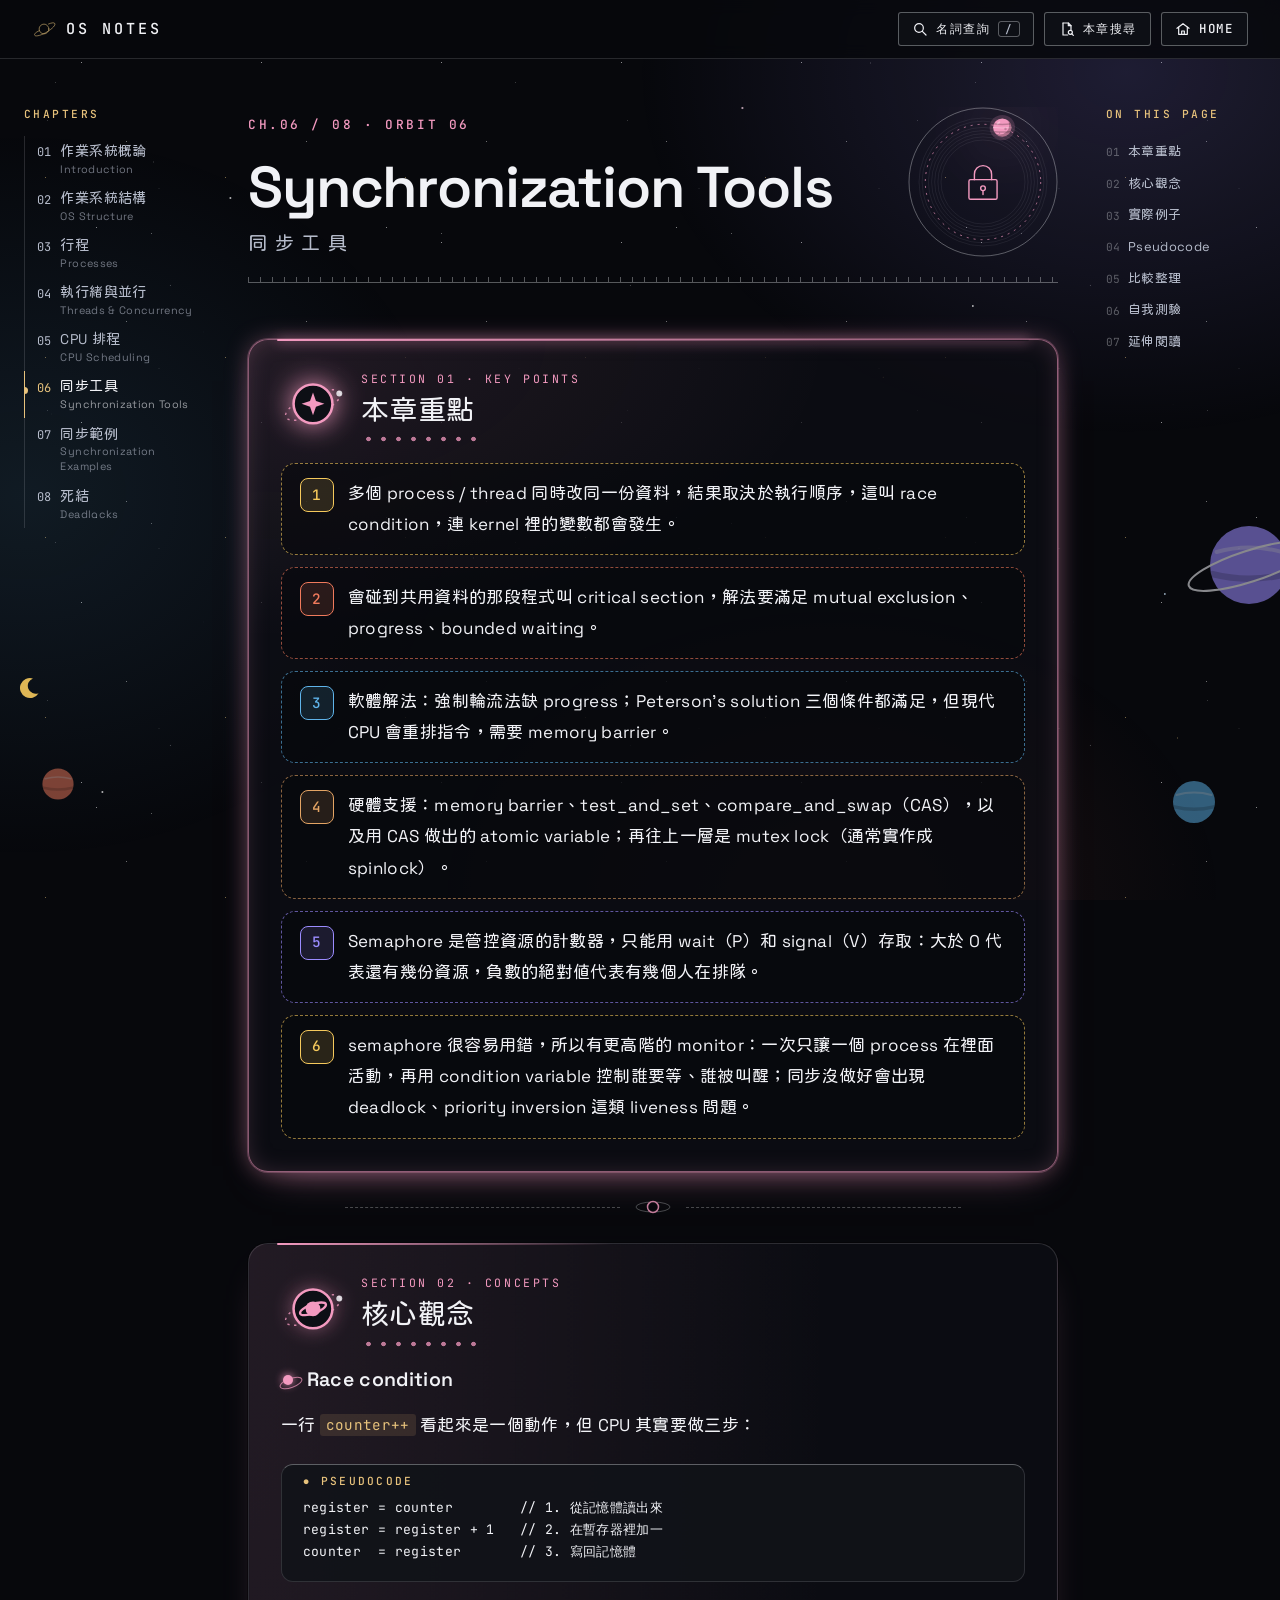
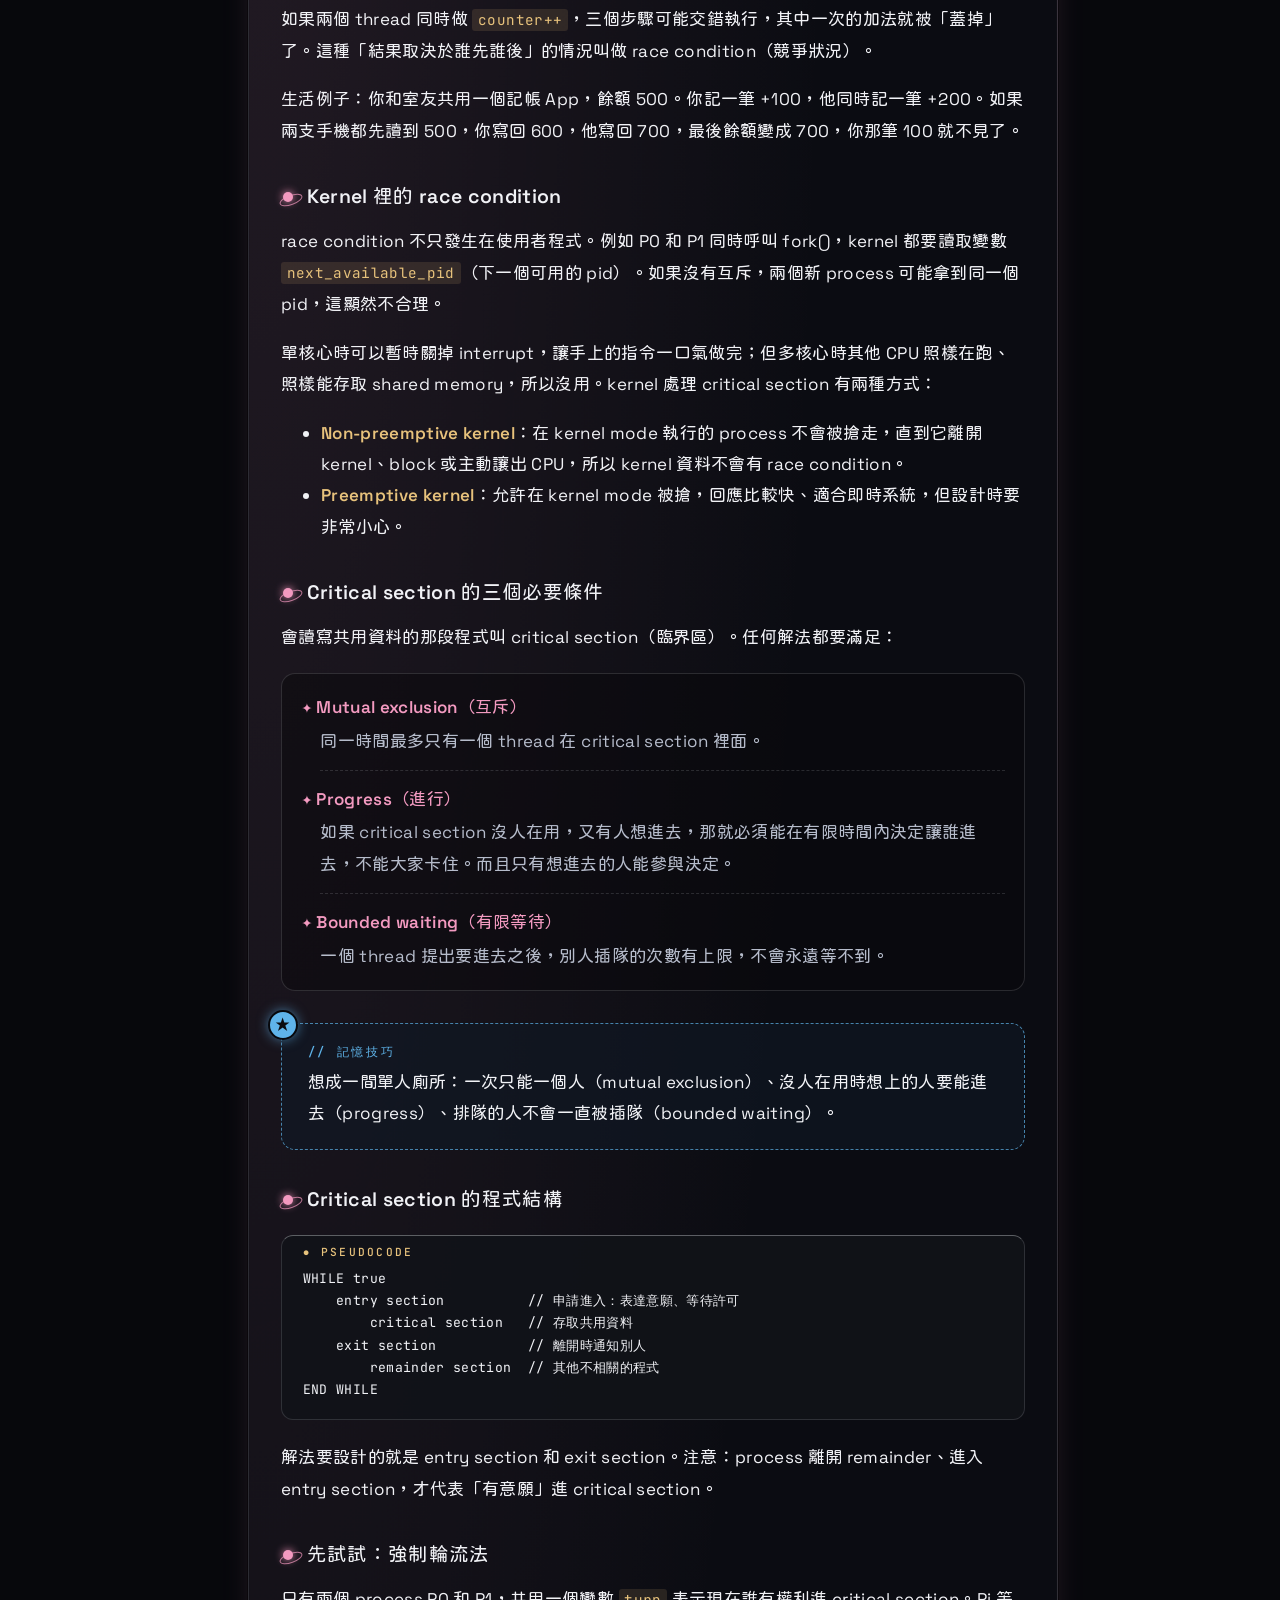
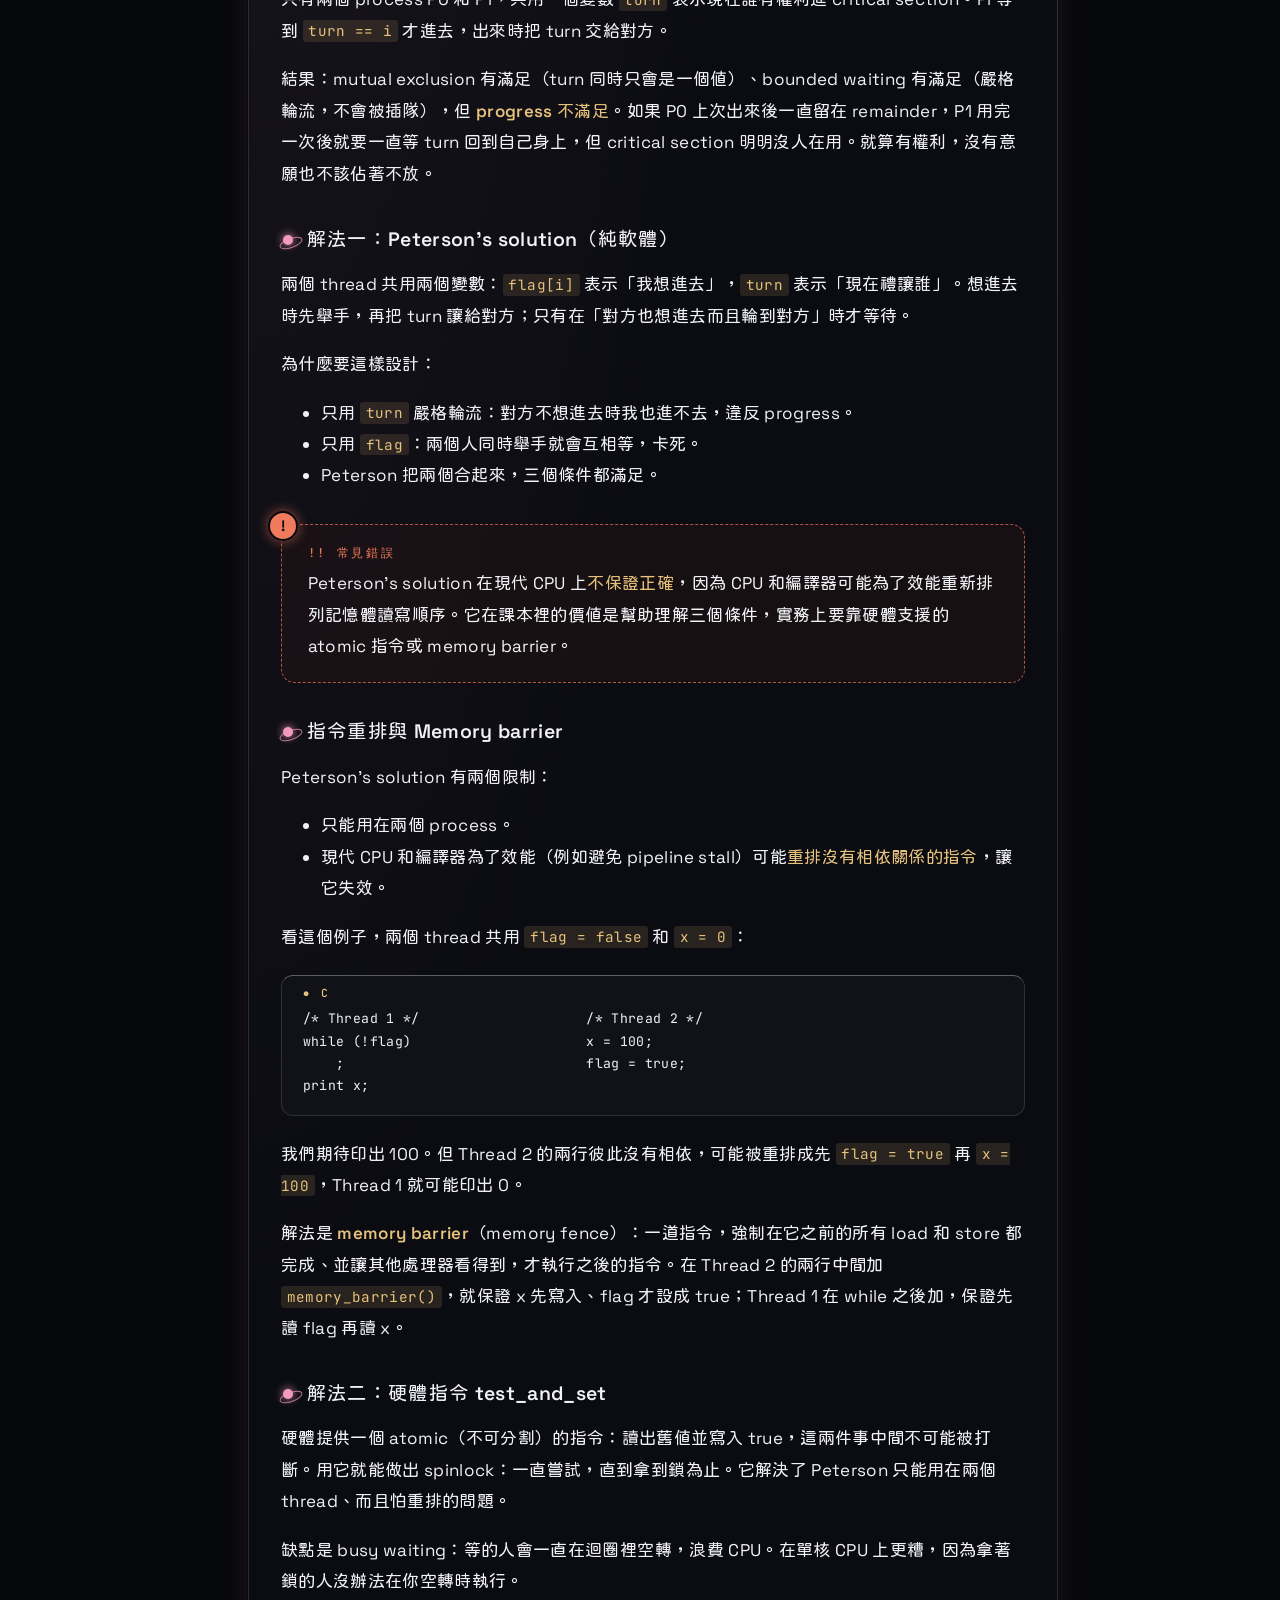
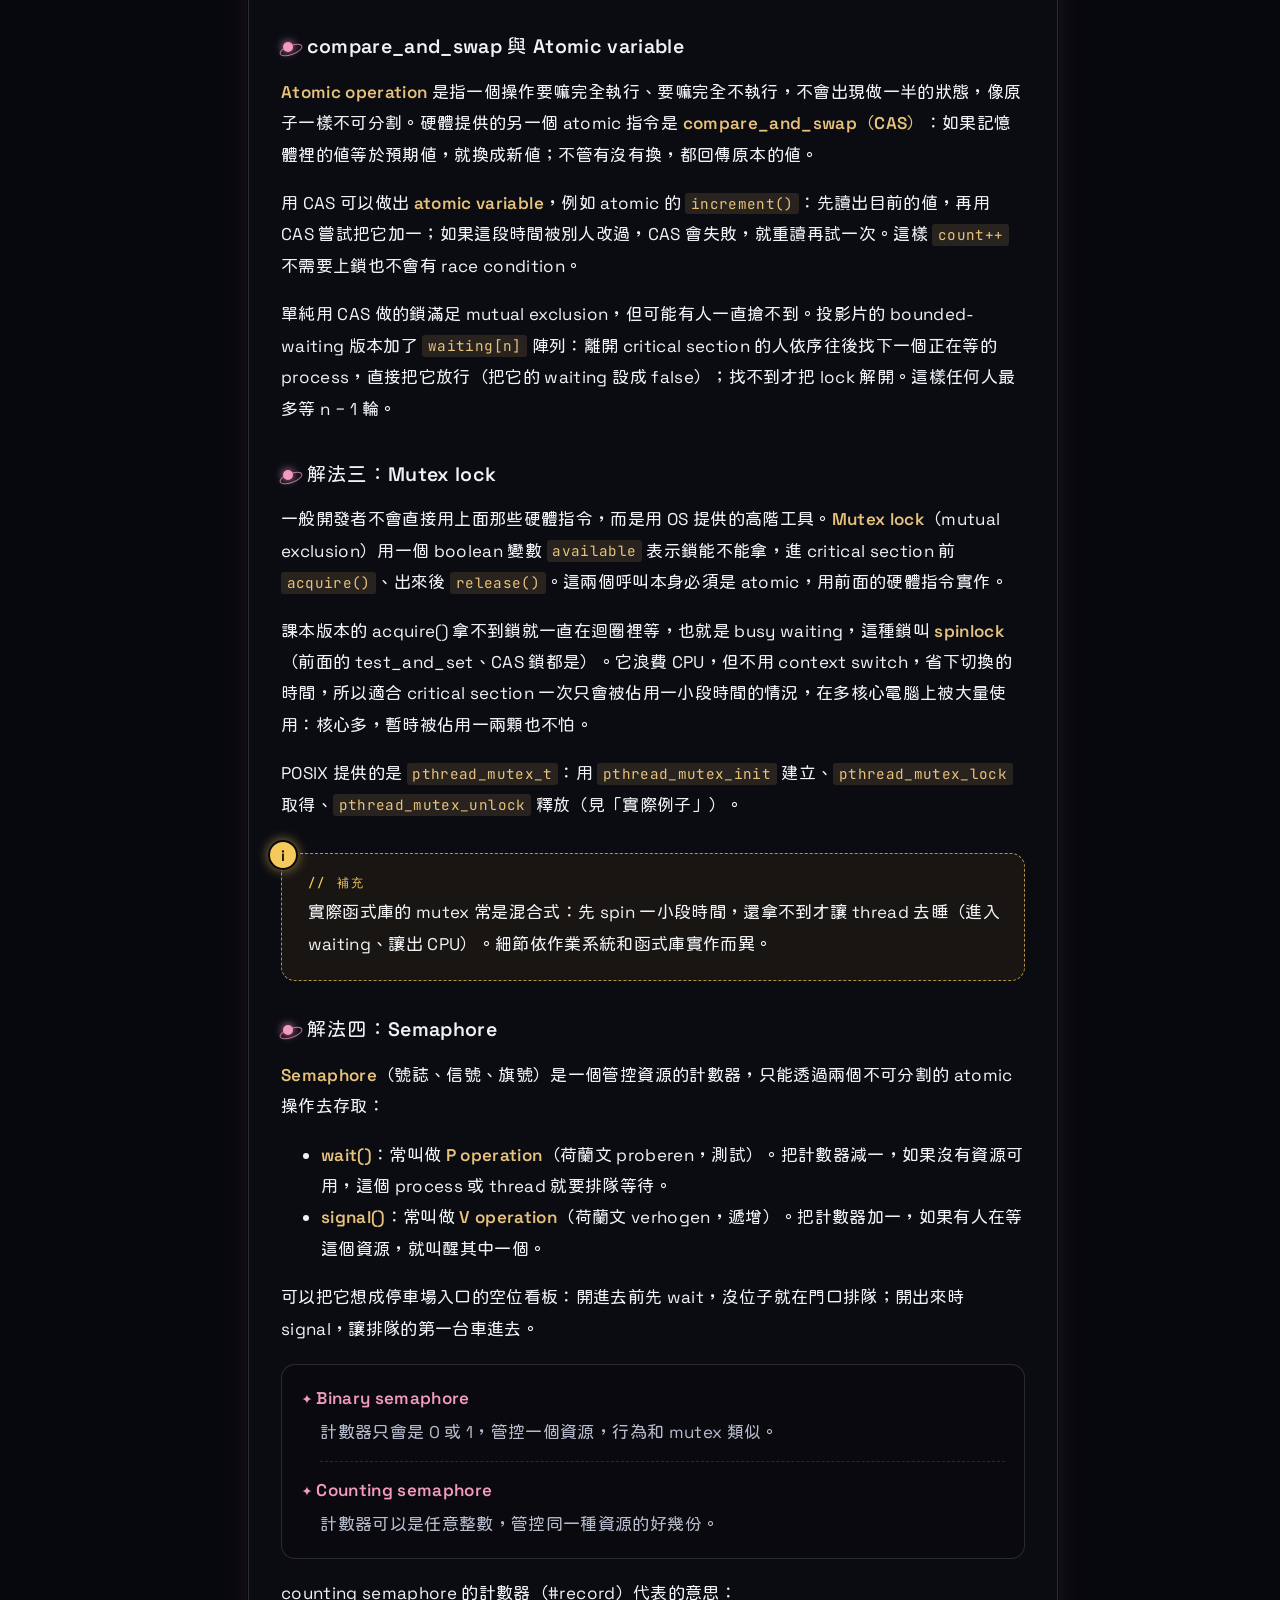
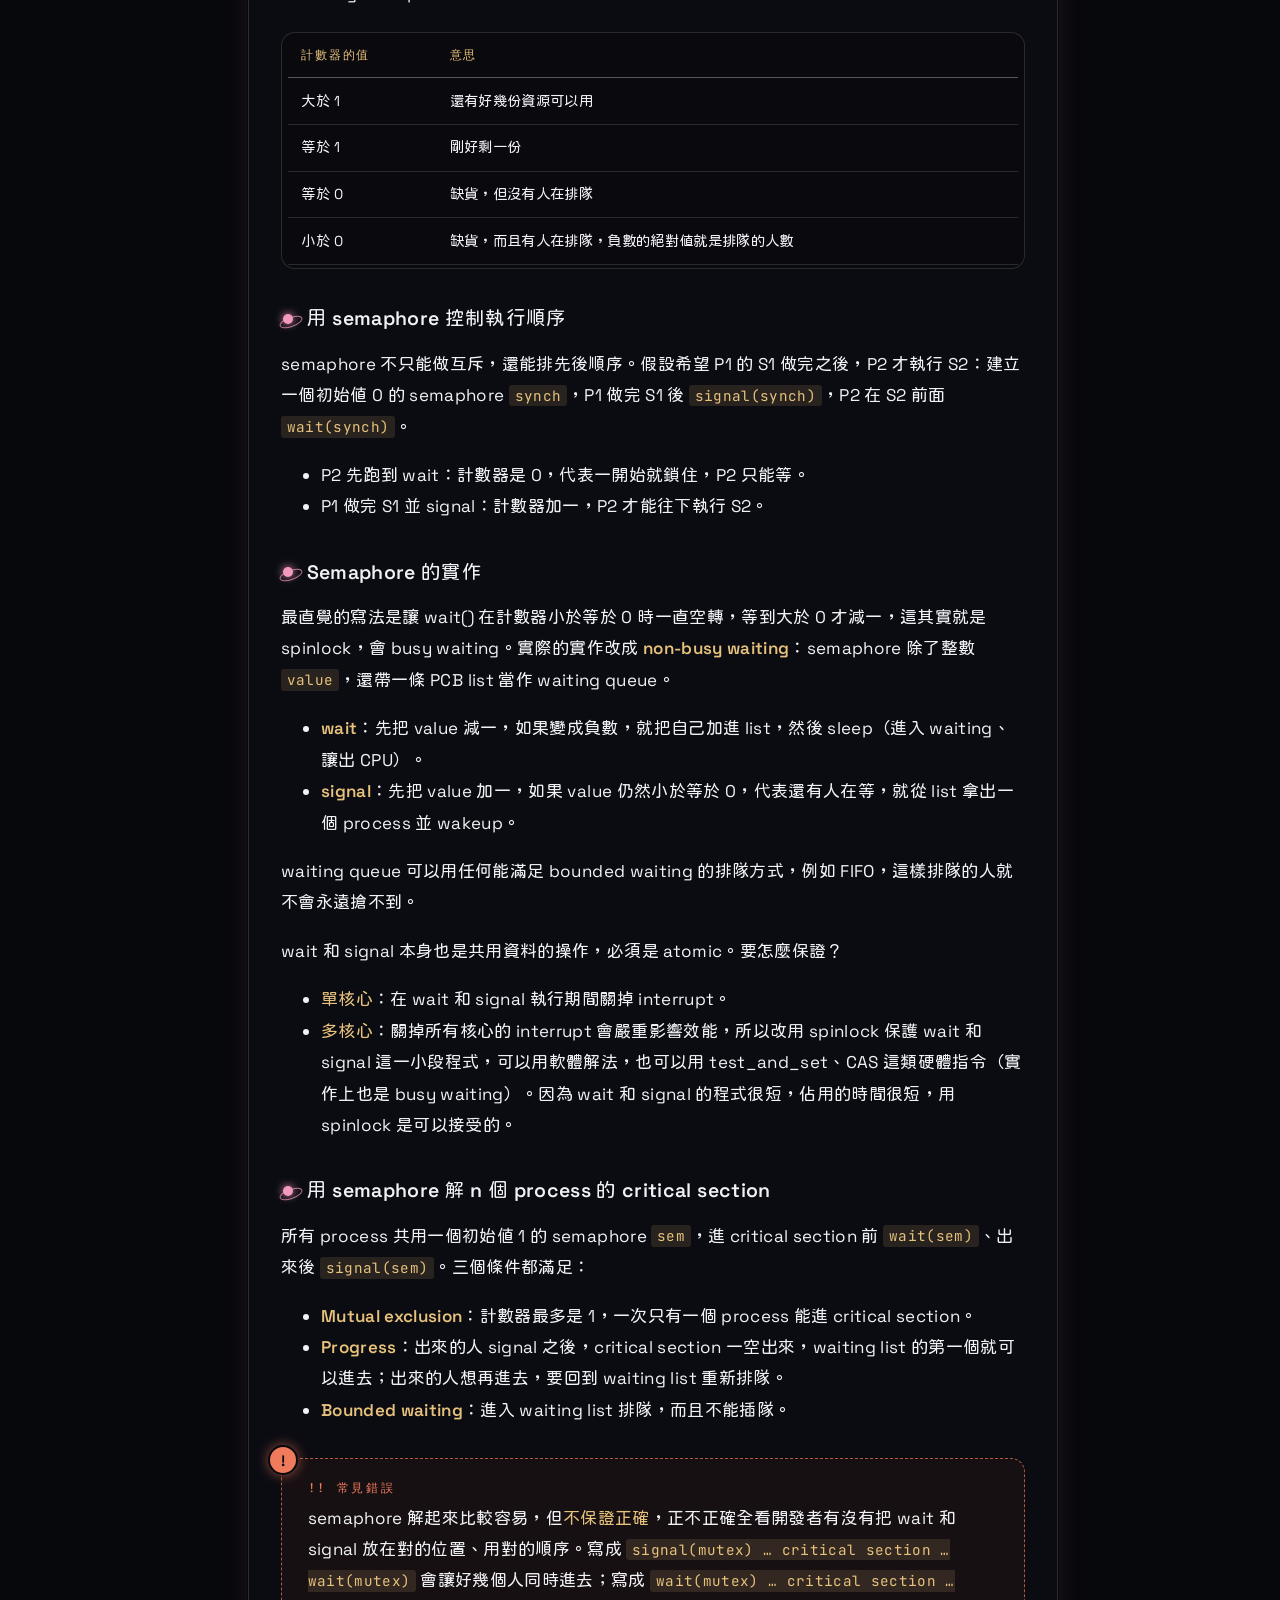
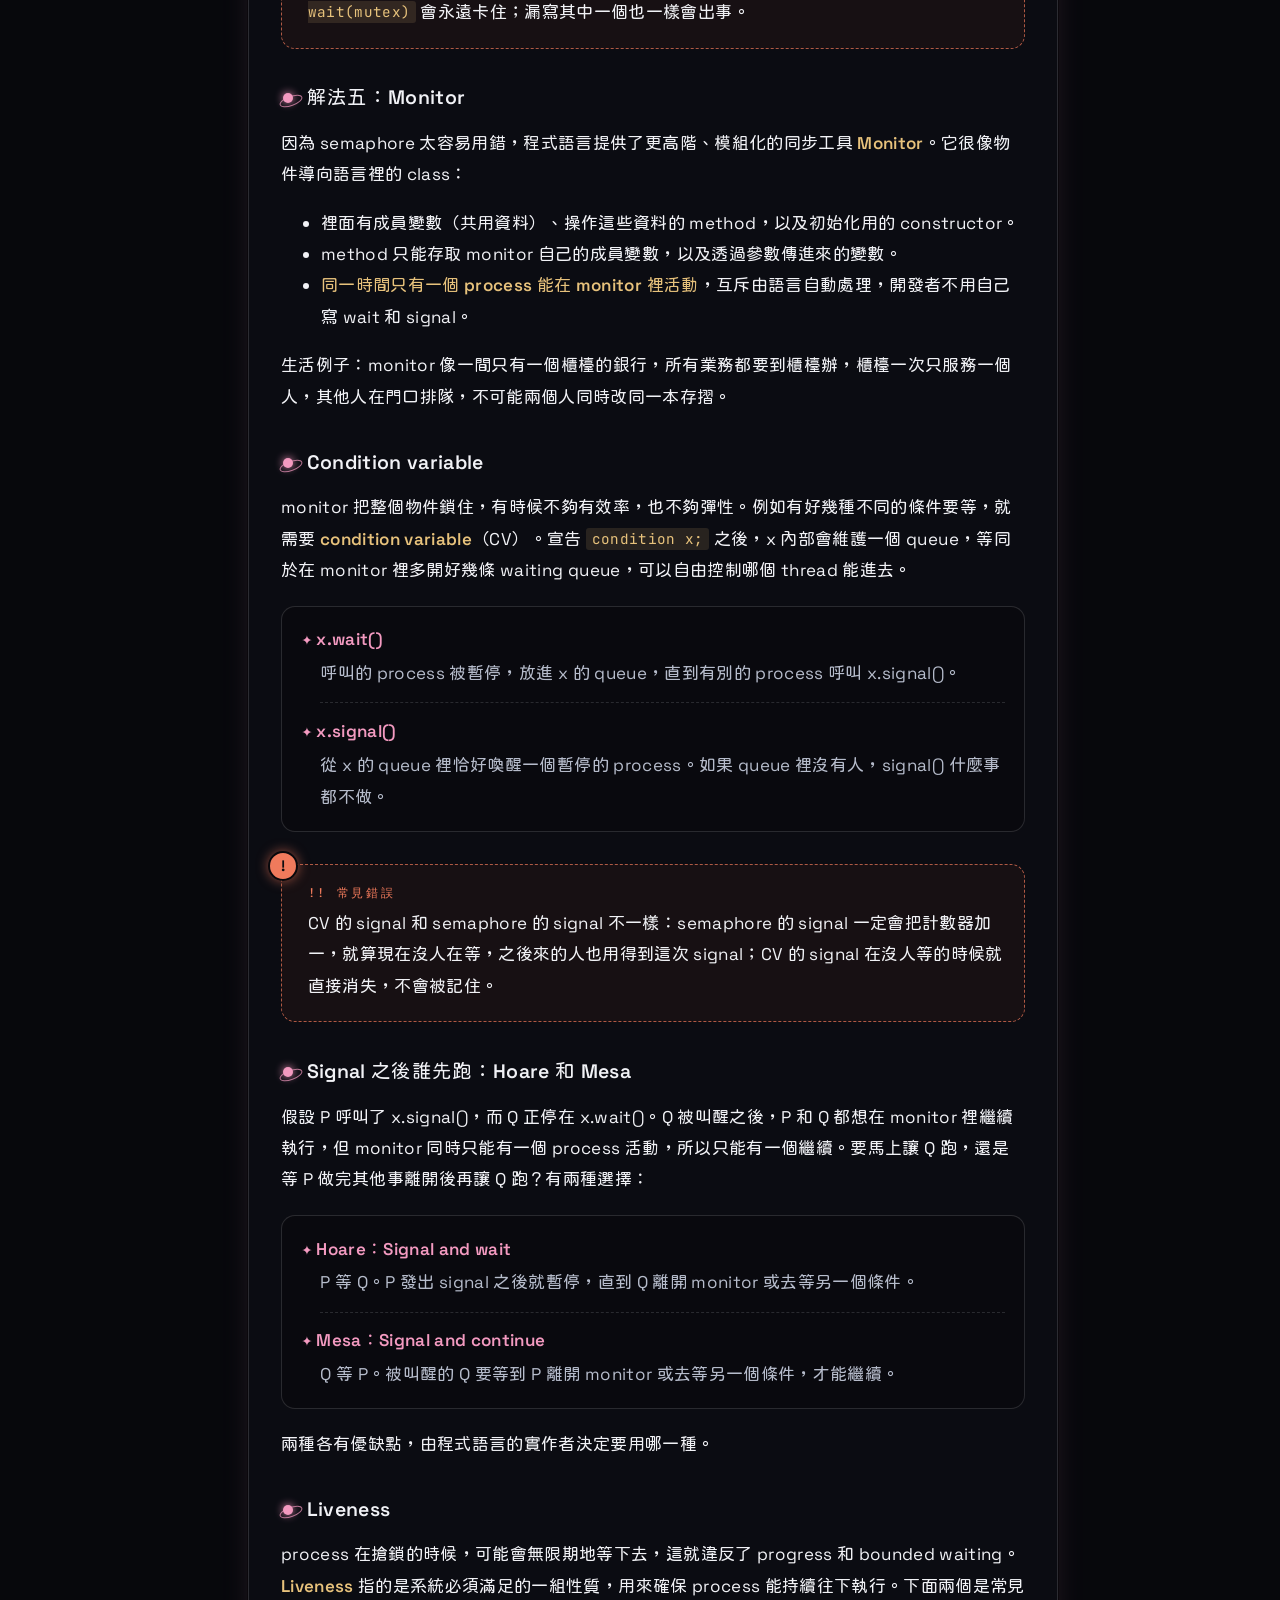
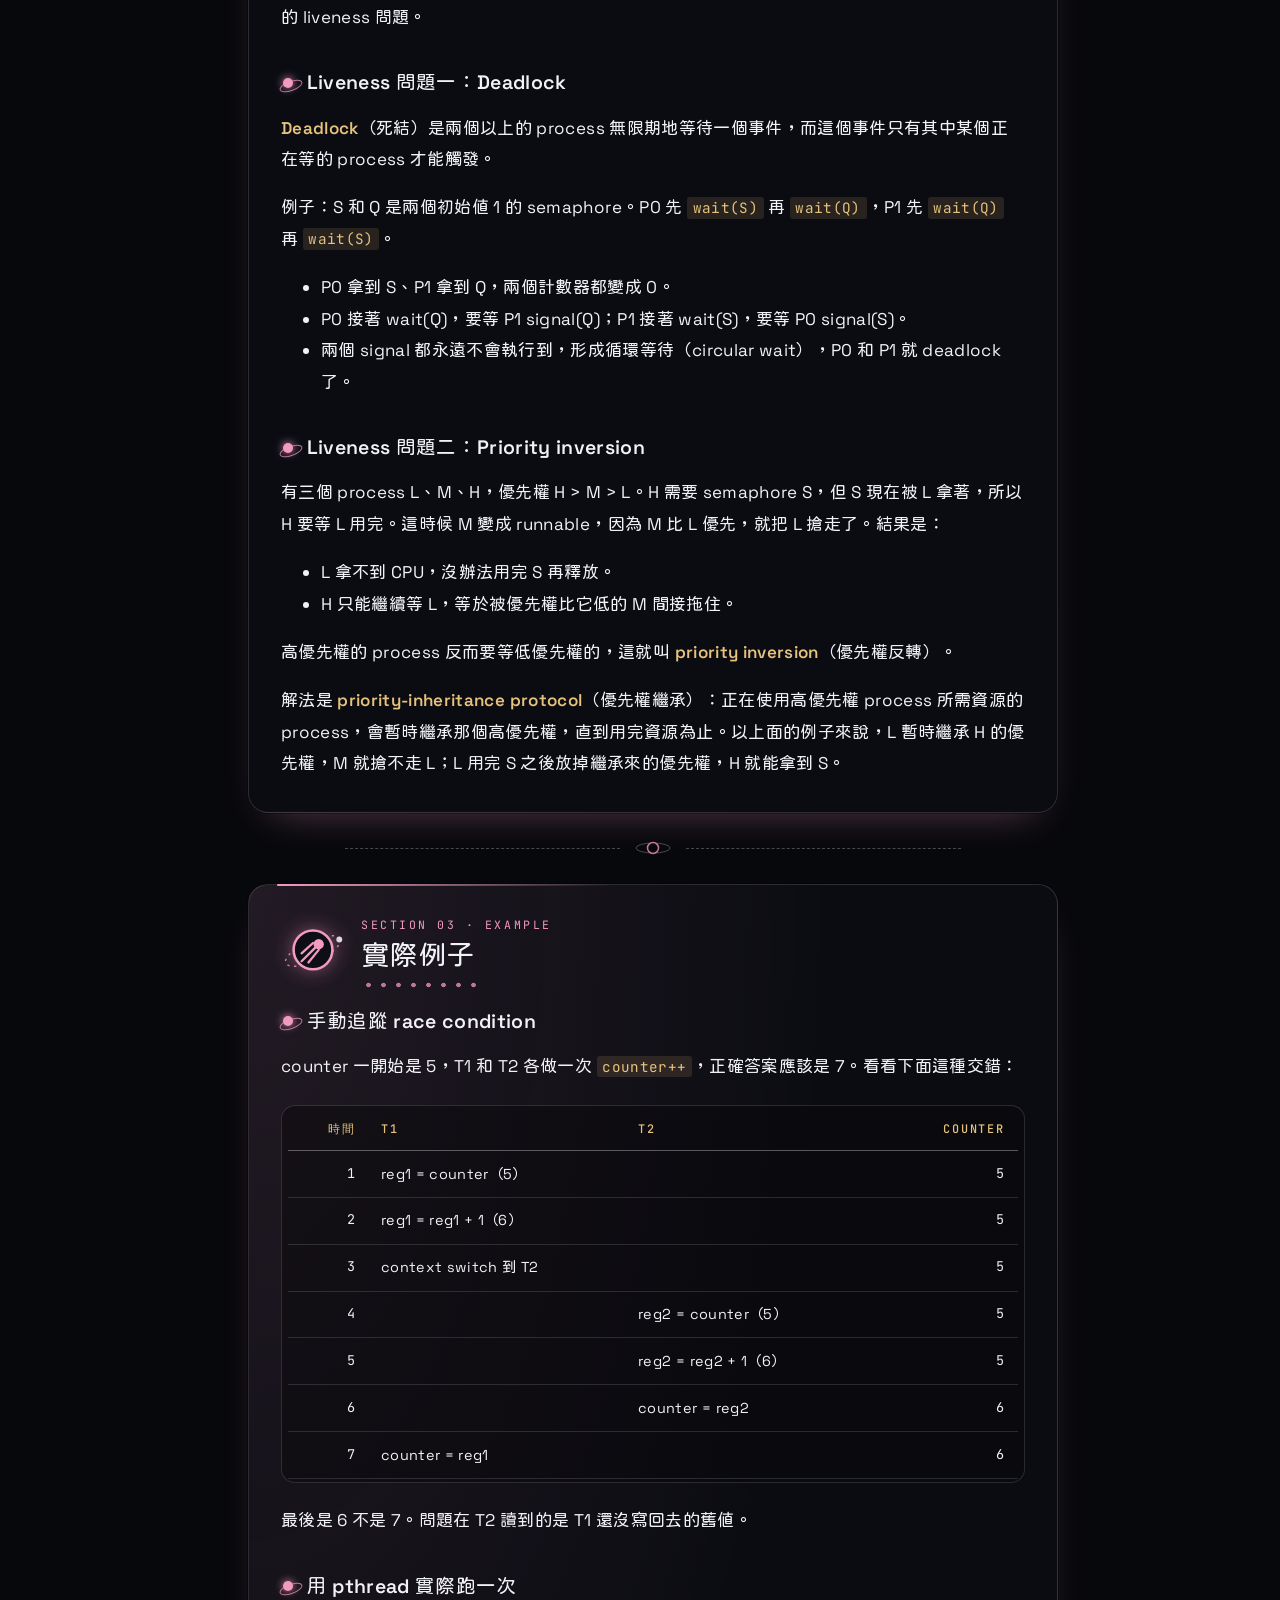
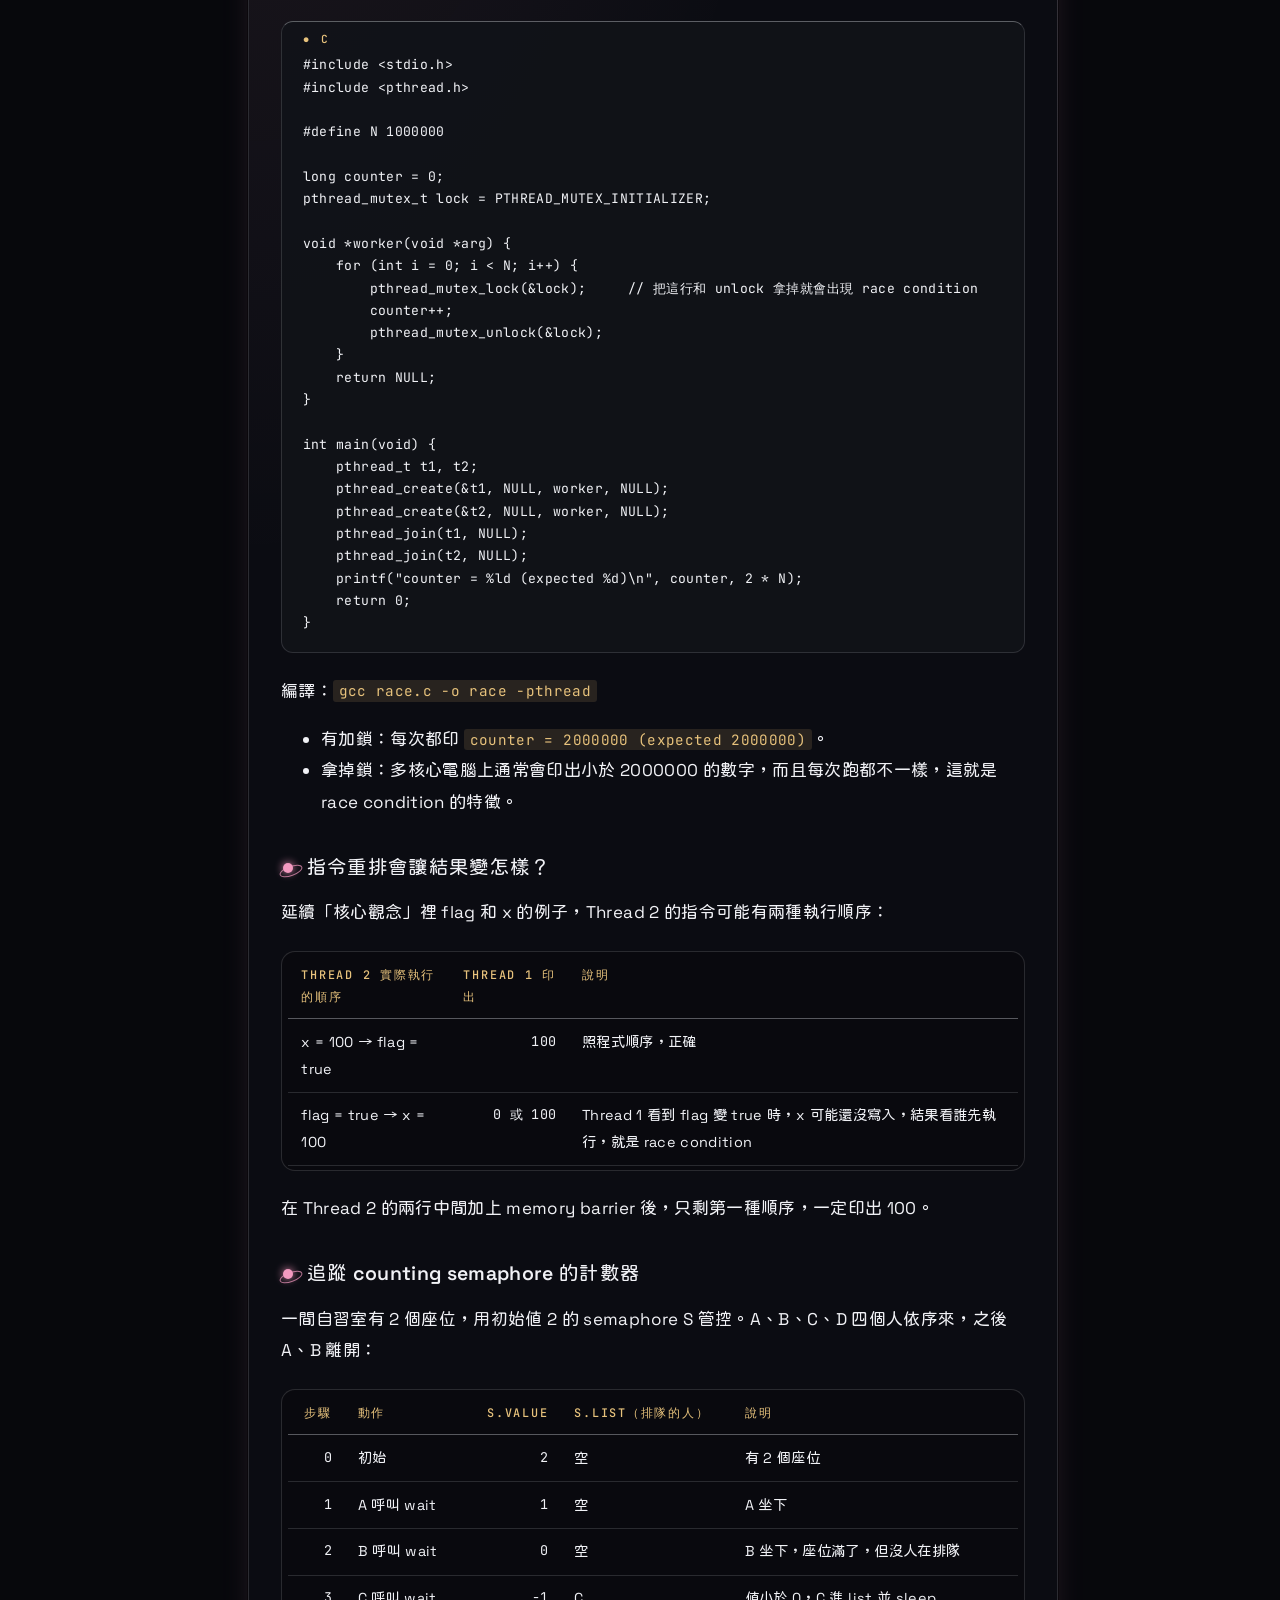
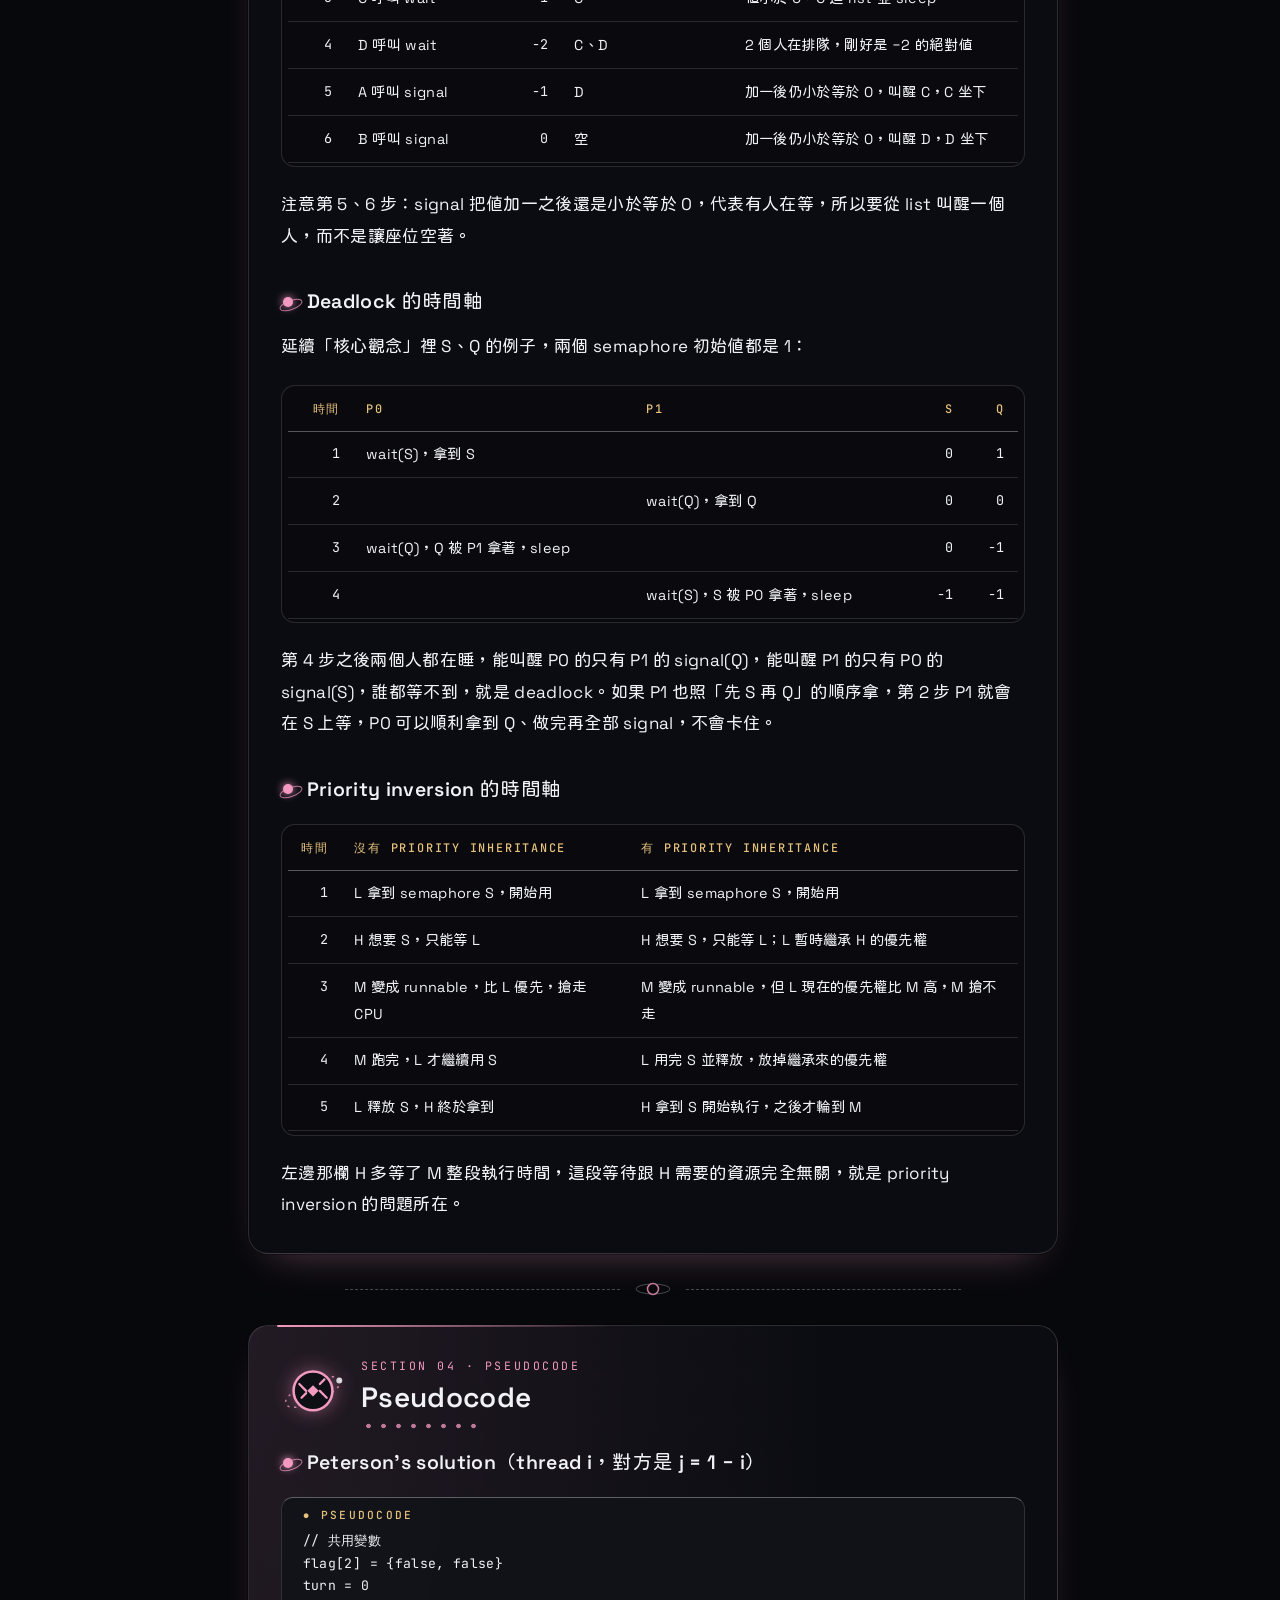
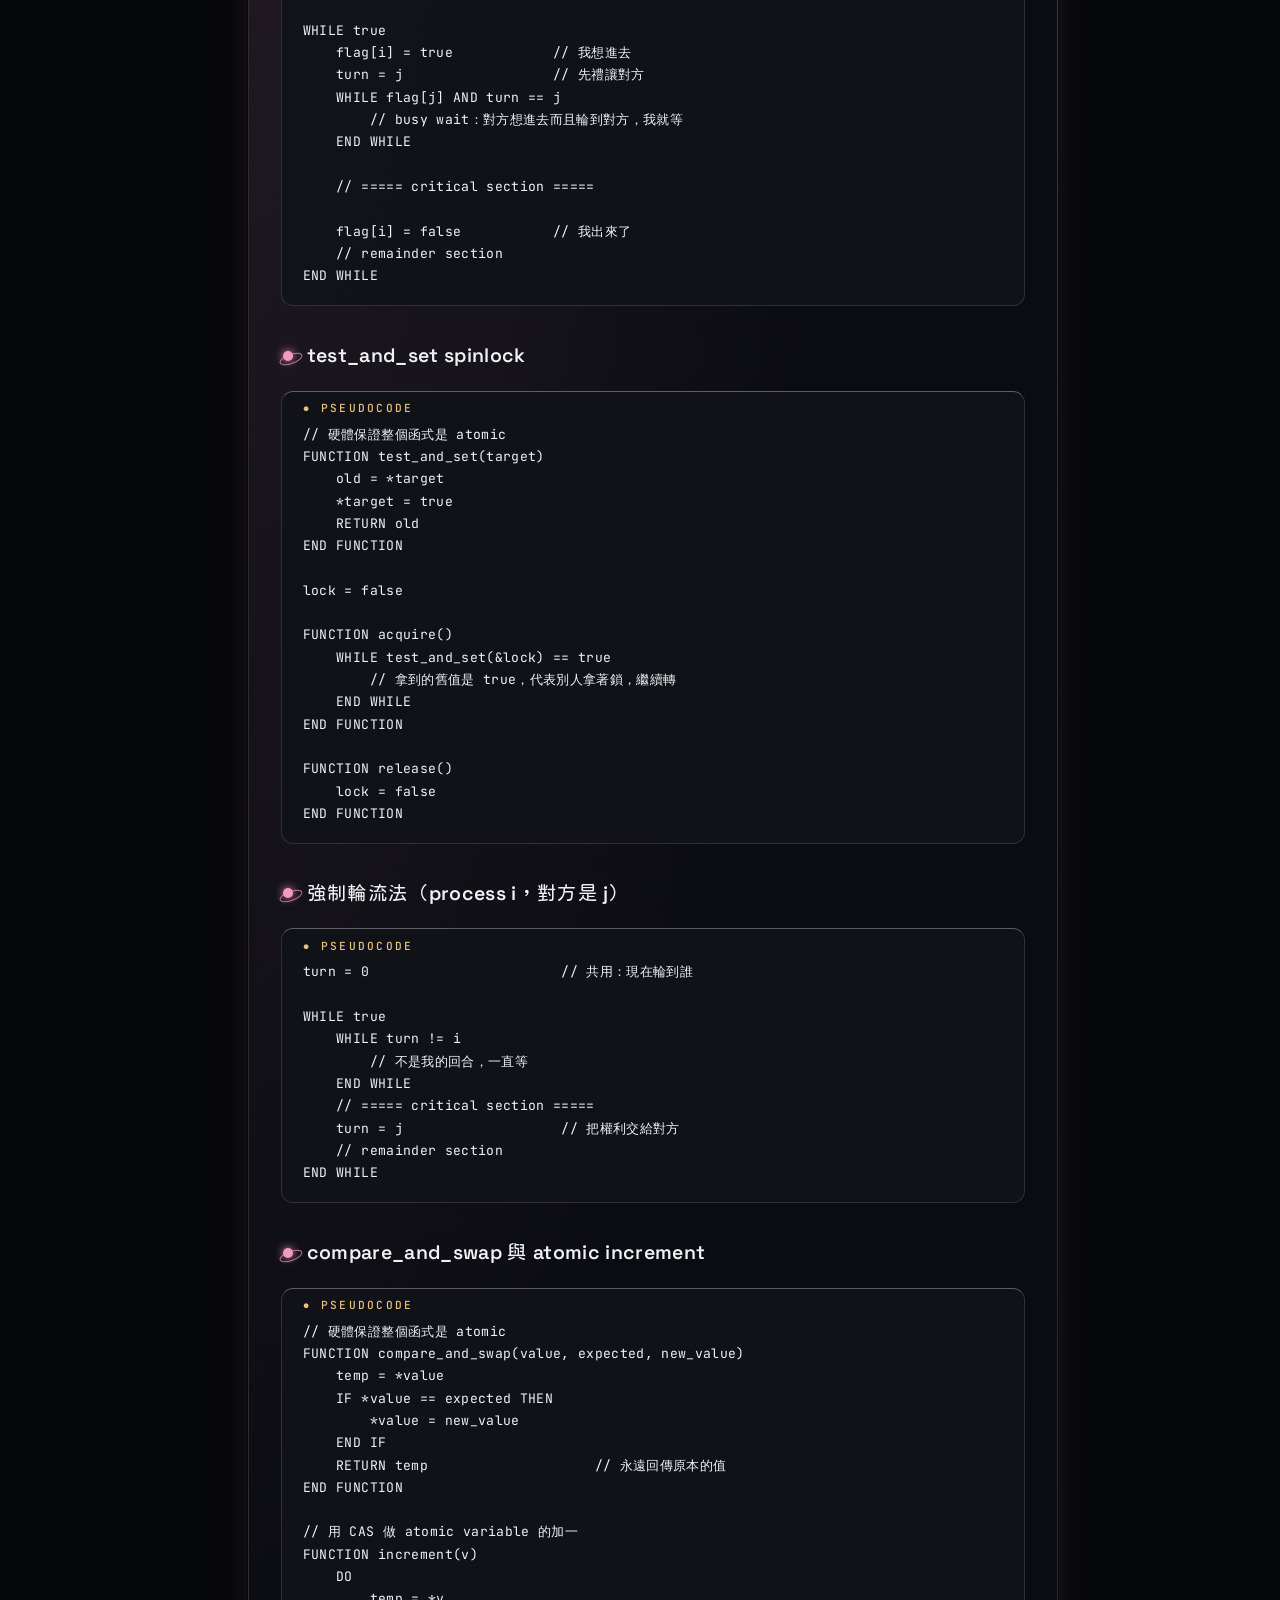
==== commit 4089021e: "feat(ch08): add deadlocks chapter - Add 08-deadlocks page (necessary conditions, RAG, prevention, ba" ====
--- a/chapters/06-synchronization.html
+++ b/chapters/06-synchronization.html
@@ -620,7 +620,7 @@
       <h2 id="reading">延伸閱讀</h2>
       <ul>
         <li>課本：Silberschatz, Galvin, Gagne，<em>Operating System Concepts</em>，Chapter 6 Synchronization Tools（Section 6.1 至 6.8：semaphore 在 6.6、monitor 在 6.7、liveness 在 6.8）</li>
-        <li>上課投影片：06-07_OS_Synchronization_Tools &amp; Synchronization_Examples-1、06-07_OS_Synchronization_Tools &amp; Synchronization_Examples-2（p.1 至 p.11、p.21 至 p.27、p.39 至 p.41）</li>
+        <li>上課投影片：06-07_OS_Synchronization_Tools &amp; Synchronization_Examples-1、06-07_OS_Synchronization_Tools &amp; Synchronization_Examples-2（p.1 至 p.10、p.21 至 p.27、p.39 至 p.41）</li>
         <li>筆記：這一章還沒有筆記</li>
       </ul>
 
